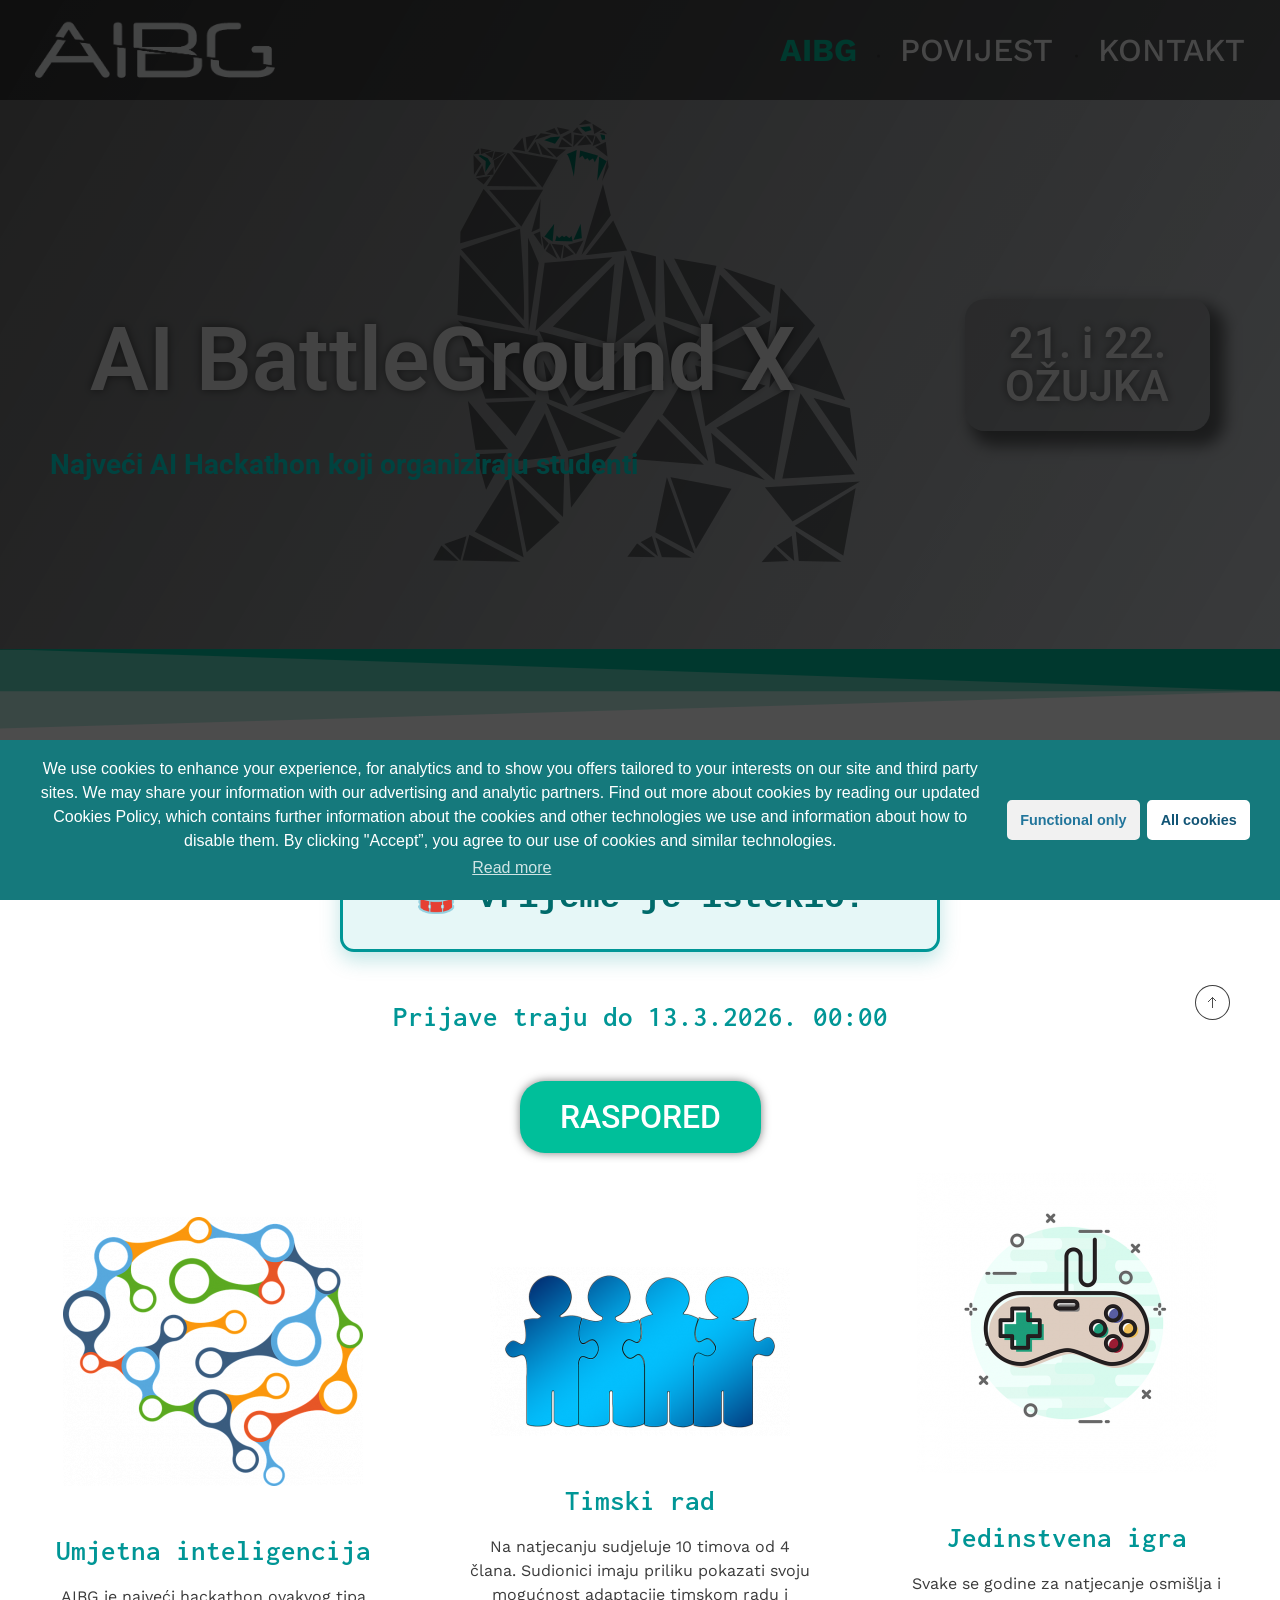
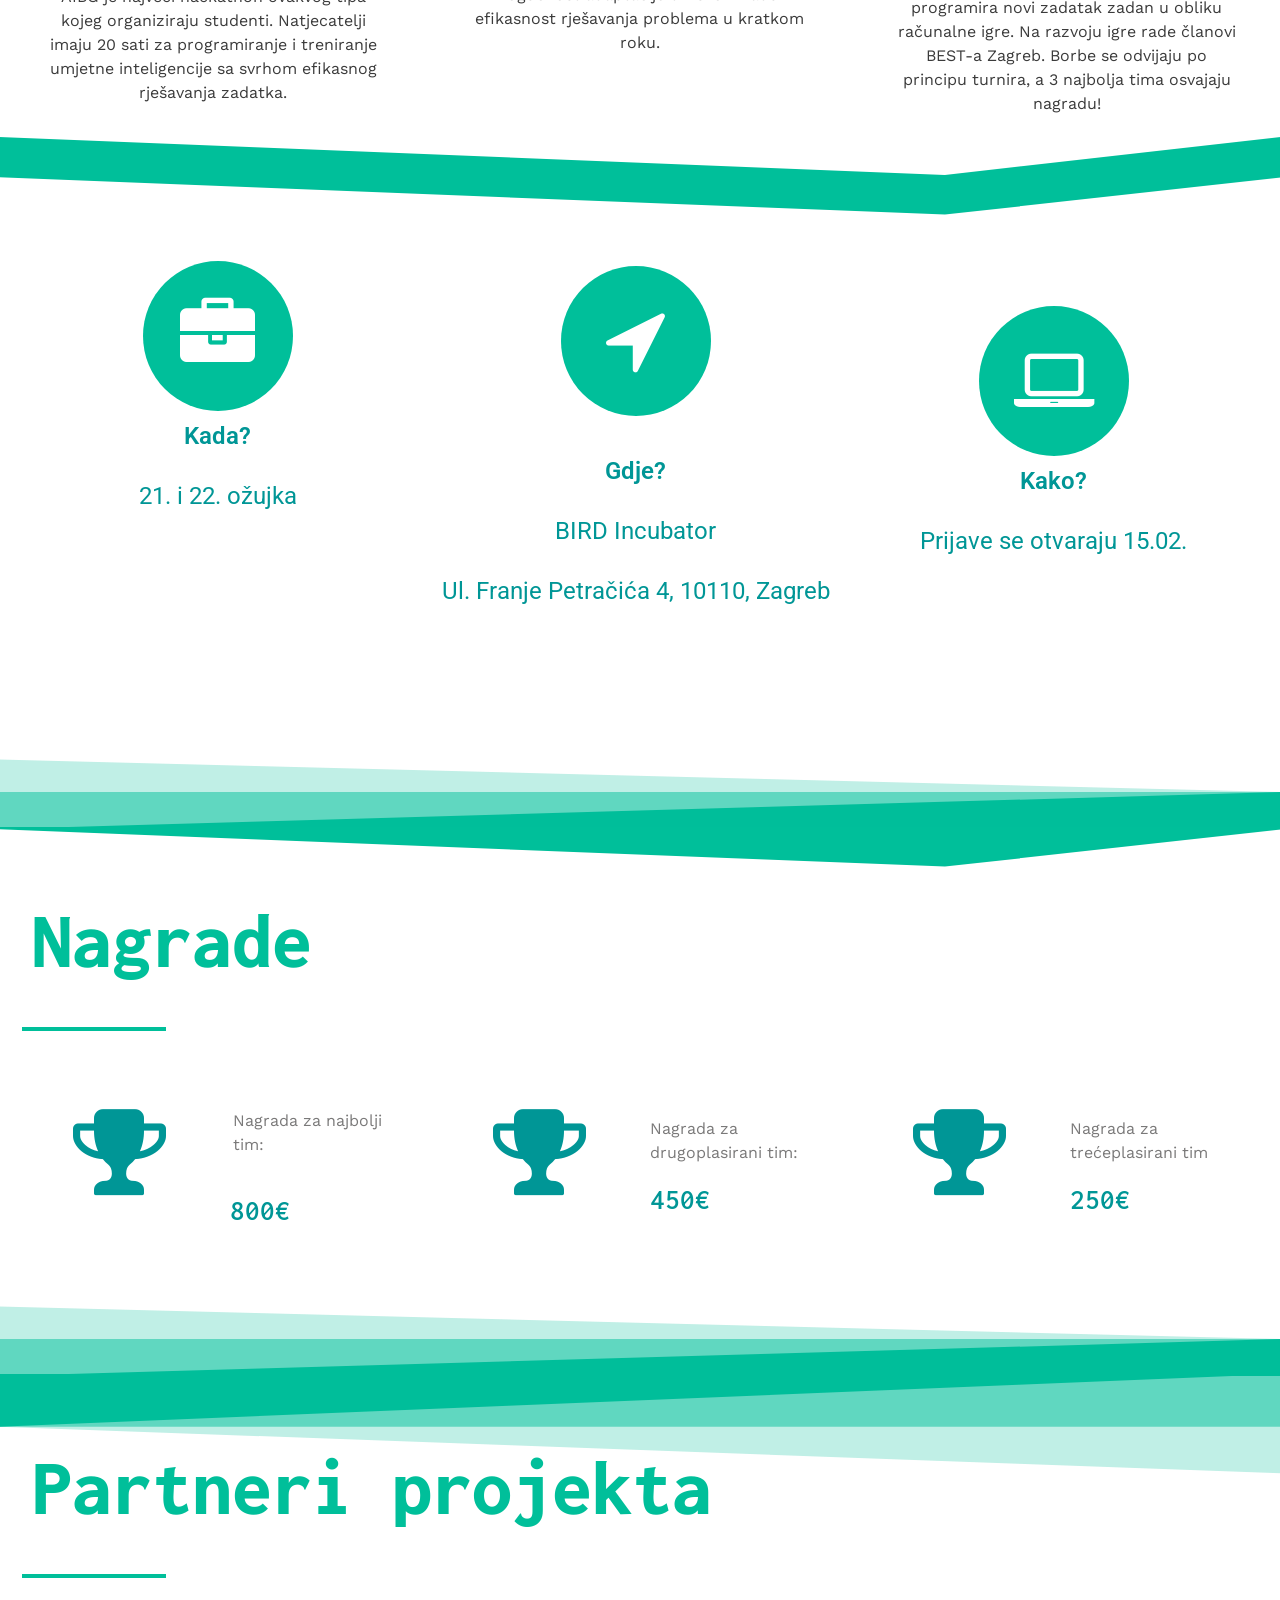
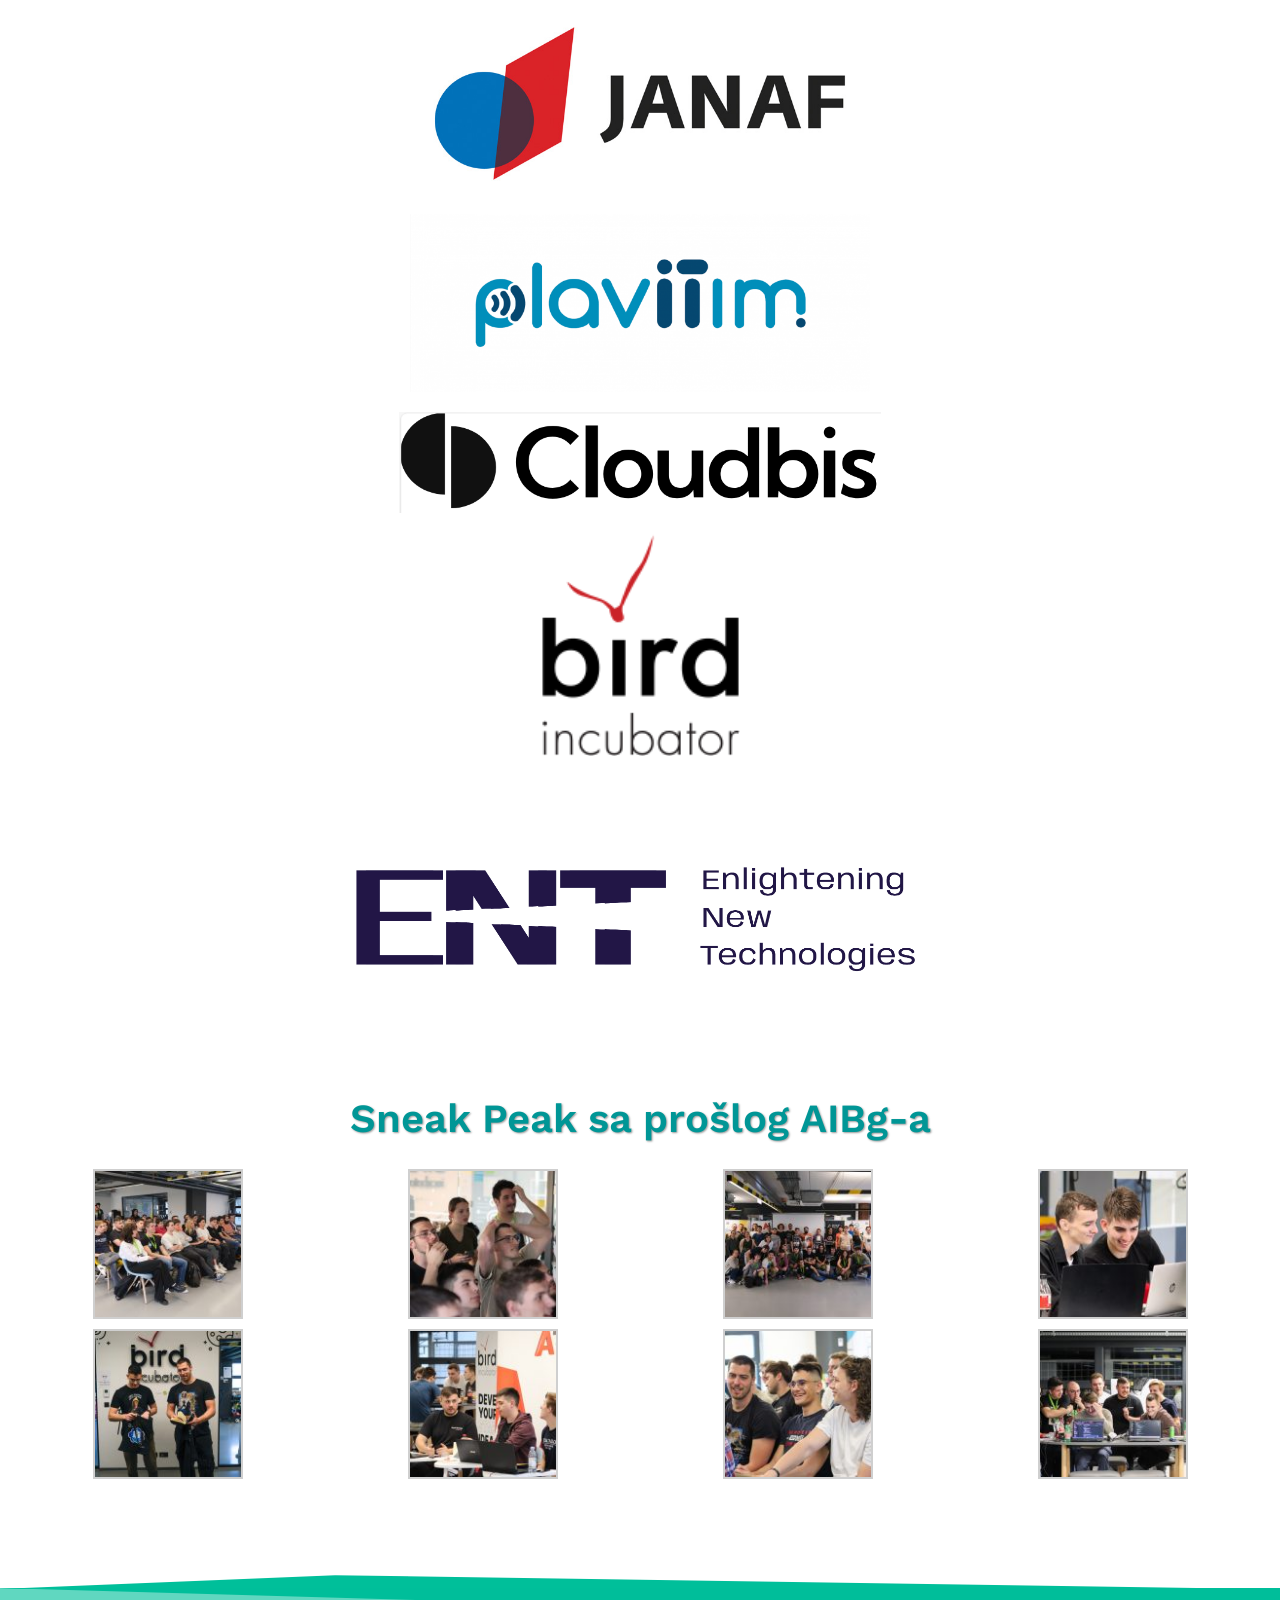
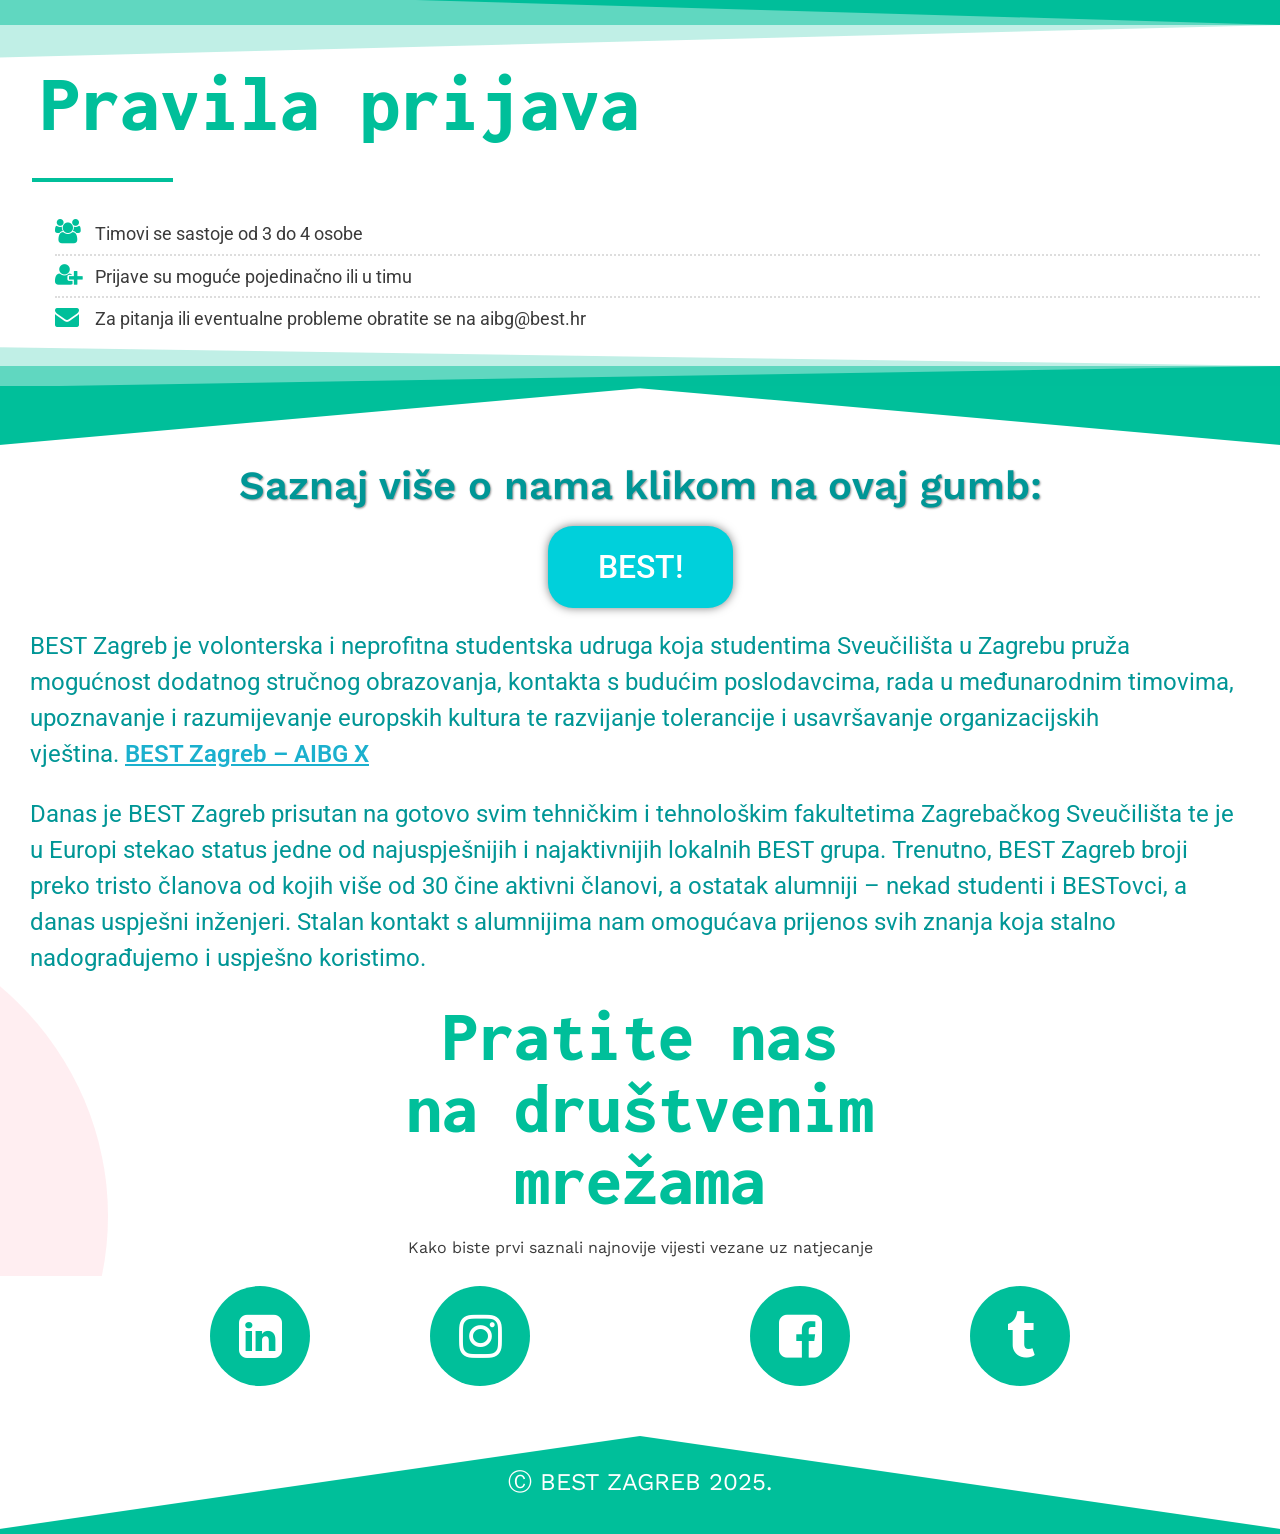
==== index.html @ 53d2b173 "Archive best.hr/aibg as static HTML Frozen from the retired WordPress server on 2026-09-10. Static a" ====
<!DOCTYPE html>
<!--[if IE 9 ]>   <html class="no-js oldie ie9 ie" lang="en-US" > <![endif]-->
<!--[if (gt IE 9)|!(IE)]><!--> <html class="no-js" lang="en-US" > <!--<![endif]-->
<head>
        <meta charset="UTF-8" >
        <meta http-equiv="X-UA-Compatible" content="IE=edge">
        <!-- devices setting -->
        <meta name="viewport"   content="initial-scale=1,user-scalable=no,width=device-width">

<!-- outputs by wp_head -->
<title>AIBG &#8211; AI Battleground</title>
<link rel='dns-prefetch' href='//fonts.googleapis.com' />
<link rel='dns-prefetch' href='//s.w.org' />
<link rel="alternate" type="application/rss+xml" title="AIBG &raquo; Feed" href="https://best.hr/aibg/feed/" />
<link rel="alternate" type="application/rss+xml" title="AIBG &raquo; Comments Feed" href="https://best.hr/aibg/comments/feed/" />
		<script type="text/javascript">
			window._wpemojiSettings = {"baseUrl":"https:\/\/s.w.org\/images\/core\/emoji\/11\/72x72\/","ext":".png","svgUrl":"https:\/\/s.w.org\/images\/core\/emoji\/11\/svg\/","svgExt":".svg","source":{"concatemoji":"\/\/wp-includes\/js\/wp-emoji-release.min.js?ver=4.9.31"}};
			!function(e,a,t){var n,r,o,i=a.createElement("canvas"),p=i.getContext&&i.getContext("2d");function s(e,t){var a=String.fromCharCode;p.clearRect(0,0,i.width,i.height),p.fillText(a.apply(this,e),0,0);e=i.toDataURL();return p.clearRect(0,0,i.width,i.height),p.fillText(a.apply(this,t),0,0),e===i.toDataURL()}function c(e){var t=a.createElement("script");t.src=e,t.defer=t.type="text/javascript",a.getElementsByTagName("head")[0].appendChild(t)}for(o=Array("flag","emoji"),t.supports={everything:!0,everythingExceptFlag:!0},r=0;r<o.length;r++)t.supports[o[r]]=function(e){if(!p||!p.fillText)return!1;switch(p.textBaseline="top",p.font="600 32px Arial",e){case"flag":return s([55356,56826,55356,56819],[55356,56826,8203,55356,56819])?!1:!s([55356,57332,56128,56423,56128,56418,56128,56421,56128,56430,56128,56423,56128,56447],[55356,57332,8203,56128,56423,8203,56128,56418,8203,56128,56421,8203,56128,56430,8203,56128,56423,8203,56128,56447]);case"emoji":return!s([55358,56760,9792,65039],[55358,56760,8203,9792,65039])}return!1}(o[r]),t.supports.everything=t.supports.everything&&t.supports[o[r]],"flag"!==o[r]&&(t.supports.everythingExceptFlag=t.supports.everythingExceptFlag&&t.supports[o[r]]);t.supports.everythingExceptFlag=t.supports.everythingExceptFlag&&!t.supports.flag,t.DOMReady=!1,t.readyCallback=function(){t.DOMReady=!0},t.supports.everything||(n=function(){t.readyCallback()},a.addEventListener?(a.addEventListener("DOMContentLoaded",n,!1),e.addEventListener("load",n,!1)):(e.attachEvent("onload",n),a.attachEvent("onreadystatechange",function(){"complete"===a.readyState&&t.readyCallback()})),(n=t.source||{}).concatemoji?c(n.concatemoji):n.wpemoji&&n.twemoji&&(c(n.twemoji),c(n.wpemoji)))}(window,document,window._wpemojiSettings);
		</script>
		<style type="text/css">
img.wp-smiley,
img.emoji {
	display: inline !important;
	border: none !important;
	box-shadow: none !important;
	height: 1em !important;
	width: 1em !important;
	margin: 0 .07em !important;
	vertical-align: -0.1em !important;
	background: none !important;
	padding: 0 !important;
}
</style>
<link rel='stylesheet' id='wp-ulike-css'  href='wp-content/plugins/wp-ulike/assets/css/wp-ulike.min.css' type='text/css' media='all' />
<link rel='stylesheet' id='elementor-icons-css'  href='wp-content/plugins/elementor/assets/lib/eicons/css/elementor-icons.min.css' type='text/css' media='all' />
<link rel='stylesheet' id='font-awesome-css'  href='wp-content/plugins/elementor/assets/lib/font-awesome/css/font-awesome.min.css' type='text/css' media='all' />
<link rel='stylesheet' id='elementor-animations-css'  href='wp-content/plugins/elementor/assets/lib/animations/animations.min.css' type='text/css' media='all' />
<link rel='stylesheet' id='elementor-frontend-css'  href='wp-content/plugins/elementor/assets/css/frontend.min.css' type='text/css' media='all' />
<style id='elementor-frontend-inline-css' type='text/css'>
.elementor-widget-heading.elementor-widget-heading .elementor-heading-title{color:#3b3b3b;}.elementor-widget-heading .elementor-heading-title{font-family:"Roboto", Inconsolata, Work Sans;font-weight:600;}.elementor-widget-image .widget-image-caption{color:#009696;font-family:"Roboto", Inconsolata, Work Sans;font-weight:400;}.elementor-widget-text-editor{color:#009696;font-family:"Roboto", Inconsolata, Work Sans;font-weight:400;}.elementor-widget-text-editor.elementor-drop-cap-view-stacked .elementor-drop-cap{background-color:#3b3b3b;}.elementor-widget-text-editor.elementor-drop-cap-view-framed .elementor-drop-cap, .elementor-widget-text-editor.elementor-drop-cap-view-default .elementor-drop-cap{color:#3b3b3b;border-color:#3b3b3b;}.elementor-widget-button a.elementor-button, .elementor-widget-button .elementor-button{font-family:"Roboto", Inconsolata, Work Sans;font-weight:500;background-color:#00bf9a;}.elementor-widget-divider .elementor-divider-separator{border-top-color:#009696;}.elementor-widget-image-box .elementor-image-box-content .elementor-image-box-title{color:#3b3b3b;font-family:"Roboto", Inconsolata, Work Sans;font-weight:600;}.elementor-widget-image-box .elementor-image-box-content .elementor-image-box-description{color:#009696;font-family:"Roboto", Inconsolata, Work Sans;font-weight:400;}.elementor-widget-icon.elementor-view-stacked .elementor-icon{background-color:#3b3b3b;}.elementor-widget-icon.elementor-view-framed .elementor-icon, .elementor-widget-icon.elementor-view-default .elementor-icon{color:#3b3b3b;border-color:#3b3b3b;}.elementor-widget-icon-box.elementor-view-stacked .elementor-icon{background-color:#3b3b3b;}.elementor-widget-icon-box.elementor-view-framed .elementor-icon, .elementor-widget-icon-box.elementor-view-default .elementor-icon{color:#3b3b3b;border-color:#3b3b3b;}.elementor-widget-icon-box .elementor-icon-box-content .elementor-icon-box-title{color:#3b3b3b;font-family:"Roboto", Inconsolata, Work Sans;font-weight:600;}.elementor-widget-icon-box .elementor-icon-box-content .elementor-icon-box-description{color:#009696;font-family:"Roboto", Inconsolata, Work Sans;font-weight:400;}.elementor-widget-image-gallery .gallery-item .gallery-caption{font-family:"Roboto", Inconsolata, Work Sans;font-weight:500;}.elementor-widget-image-carousel .elementor-image-carousel-caption{font-family:"Roboto", Inconsolata, Work Sans;font-weight:500;}.elementor-widget-icon-list .elementor-icon-list-item:not(:last-child):after{border-color:#009696;}.elementor-widget-icon-list .elementor-icon-list-icon i{color:#3b3b3b;}.elementor-widget-icon-list .elementor-icon-list-text{color:#7a7979;}.elementor-widget-icon-list .elementor-icon-list-item{font-family:"Roboto", Inconsolata, Work Sans;font-weight:400;}.elementor-widget-counter .elementor-counter-number-wrapper{color:#3b3b3b;font-family:"Roboto", Inconsolata, Work Sans;font-weight:600;}.elementor-widget-counter .elementor-counter-title{color:#7a7979;font-family:"Roboto Slab", Inconsolata, Work Sans;font-weight:400;}.elementor-widget-progress .elementor-progress-wrapper .elementor-progress-bar{background-color:#3b3b3b;}.elementor-widget-progress .elementor-title{color:#3b3b3b;font-family:"Roboto", Inconsolata, Work Sans;font-weight:400;}.elementor-widget-testimonial .elementor-testimonial-content{color:#009696;font-family:"Roboto", Inconsolata, Work Sans;font-weight:400;}.elementor-widget-testimonial .elementor-testimonial-name{color:#3b3b3b;font-family:"Roboto", Inconsolata, Work Sans;font-weight:600;}.elementor-widget-testimonial .elementor-testimonial-job{color:#7a7979;font-family:"Roboto Slab", Inconsolata, Work Sans;font-weight:400;}.elementor-widget-tabs .elementor-tab-title{color:#3b3b3b;font-family:"Roboto", Inconsolata, Work Sans;font-weight:600;}.elementor-widget-tabs .elementor-tab-title.elementor-active{color:#00bf9a;}.elementor-widget-tabs .elementor-tab-content{color:#009696;font-family:"Roboto", Inconsolata, Work Sans;font-weight:400;}.elementor-widget-accordion .elementor-accordion .elementor-tab-title{color:#3b3b3b;font-family:"Roboto", Inconsolata, Work Sans;font-weight:600;}.elementor-widget-accordion .elementor-accordion .elementor-tab-title.elementor-active{color:#00bf9a;}.elementor-widget-accordion .elementor-accordion .elementor-tab-content{color:#009696;font-family:"Roboto", Inconsolata, Work Sans;font-weight:400;}.elementor-widget-toggle .elementor-toggle .elementor-tab-title{color:#3b3b3b;font-family:"Roboto", Inconsolata, Work Sans;font-weight:600;}.elementor-widget-toggle .elementor-toggle .elementor-tab-title.elementor-active{color:#00bf9a;}.elementor-widget-toggle .elementor-toggle .elementor-tab-content{color:#009696;font-family:"Roboto", Inconsolata, Work Sans;font-weight:400;}.elementor-widget-alert .elementor-alert-title{font-family:"Roboto", Inconsolata, Work Sans;font-weight:600;}.elementor-widget-alert .elementor-alert-description{font-family:"Roboto", Inconsolata, Work Sans;font-weight:400;}
.elementor-2491 .elementor-element.elementor-element-5663b539 > .elementor-container{min-height:550px;text-align:center;}.elementor-2491 .elementor-element.elementor-element-5663b539 > .elementor-container:after{content:"";min-height:inherit;}.elementor-2491 .elementor-element.elementor-element-5663b539{background-color:rgba(255,255,255,0.6);background-image:url("wp-content/uploads/2025/05/medvjed2_verzija_siva_png.png");background-position:center center;background-repeat:no-repeat;background-size:auto;transition:background 0.3s, border 0.3s, border-radius 0.3s, box-shadow 0.3s;margin-top:0px;margin-bottom:0px;padding:100px 50px 0px 50px;}.elementor-2491 .elementor-element.elementor-element-5663b539 > .elementor-background-overlay{background-color:transparent;background-image:linear-gradient(120deg, rgba(12,12,12,0.63) 0%, rgba(31,46,61,0.28) 100%);opacity:1;mix-blend-mode:darken;transition:background 0.3s, border-radius 0.3s, opacity 0.3s;}.elementor-2491 .elementor-element.elementor-element-5663b539, .elementor-2491 .elementor-element.elementor-element-5663b539 > .elementor-background-overlay{border-radius:0px 00px 00px 00px;}.elementor-2491 .elementor-element.elementor-element-6deb84ab.elementor-column .elementor-column-wrap{align-items:center;}.elementor-2491 .elementor-element.elementor-element-6deb84ab > .elementor-element-populated{margin:60px 0px 0px 0px;padding:0px 0px 0px 0px;}.elementor-2491 .elementor-element.elementor-element-02857f5{text-align:left;}.elementor-2491 .elementor-element.elementor-element-02857f5.elementor-widget-heading .elementor-heading-title{color:#e2e2e2;}.elementor-2491 .elementor-element.elementor-element-02857f5 .elementor-heading-title{font-size:5.5rem;text-shadow:0px 0px 10px rgba(0,0,0,0.5);}.elementor-2491 .elementor-element.elementor-element-02857f5 > .elementor-widget-container{padding:20px 0px 20px 40px;border-radius:20px 20px 20px 20px;box-shadow:10px 10px 15px 5px rgba(0,0,0,0);}.elementor-2491 .elementor-element.elementor-element-02857f5:hover > .elementor-widget-container{border-radius:20px 20px 20px 20px;}.elementor-2491 .elementor-element.elementor-element-139e7e8 .elementor-text-editor{text-align:justify;}.elementor-2491 .elementor-element.elementor-element-139e7e8{color:#00e2d7;font-size:28px;font-weight:bold;text-transform:none;text-decoration:none;}.elementor-2491 .elementor-element.elementor-element-678aa24.elementor-column .elementor-column-wrap{align-items:center;}.elementor-2491 .elementor-element.elementor-element-7a33a57{text-align:center;}.elementor-2491 .elementor-element.elementor-element-7a33a57.elementor-widget-heading .elementor-heading-title{color:#e2e2e2;}.elementor-2491 .elementor-element.elementor-element-7a33a57 .elementor-heading-title{text-shadow:0px 0px 10px rgba(0,0,0,0.5);}.elementor-2491 .elementor-element.elementor-element-7a33a57 > .elementor-widget-container{padding:20px 0px 20px 0px;background-color:rgba(0,0,0,0.15);border-style:solid;border-color:rgba(15,15,15,0);border-radius:20px 20px 20px 20px;box-shadow:10px 10px 15px 5px rgba(0,0,0,0.5);}.elementor-2491 .elementor-element.elementor-element-7a33a57:hover .elementor-widget-container{background-color:rgba(0,0,0,0.5);border-style:solid;}.elementor-2491 .elementor-element.elementor-element-7a33a57:hover > .elementor-widget-container{border-radius:20px 20px 20px 20px;}.elementor-2491 .elementor-element.elementor-element-32426e4 a.elementor-button, .elementor-2491 .elementor-element.elementor-element-32426e4 .elementor-button{font-size:2rem;background-color:#00bf9a;border-radius:25px 25px 25px 25px;}.elementor-2491 .elementor-element.elementor-element-32426e4 .elementor-button{box-shadow:0px 0px 10px 0px rgba(0,0,0,0.5);}.elementor-2491 .elementor-element.elementor-element-965696d{background-color:#ffffff;transition:background 0.3s, border 0.3s, border-radius 0.3s, box-shadow 0.3s;}.elementor-2491 .elementor-element.elementor-element-965696d > .elementor-background-overlay{transition:background 0.3s, border-radius 0.3s, opacity 0.3s;}.elementor-2491 .elementor-element.elementor-element-965696d > .elementor-shape-top .elementor-shape-fill{fill:#00bf9a;}.elementor-2491 .elementor-element.elementor-element-965696d > .elementor-shape-top svg{width:calc(100% + 1.3px);height:80px;}.elementor-2491 .elementor-element.elementor-element-965696d > .elementor-shape-top{z-index:2;pointer-events:none;}.elementor-2491 .elementor-element.elementor-element-d748469 .elementor-spacer-inner{height:10px;}.elementor-2491 .elementor-element.elementor-element-0485f5c .elementor-divider-separator{border-top-style:solid;border-top-width:1px;width:0%;}.elementor-2491 .elementor-element.elementor-element-0485f5c .elementor-divider{padding-top:15px;padding-bottom:15px;}.elementor-2491 .elementor-element.elementor-element-9e38cdd .elementor-spacer-inner{height:30px;}.elementor-2491 .elementor-element.elementor-element-f544411 > .elementor-container{max-width:614px;}.elementor-2491 .elementor-element.elementor-element-31a5bf7{text-align:center;}.elementor-2491 .elementor-element.elementor-element-31a5bf7.elementor-widget-heading .elementor-heading-title{color:#009696;}.elementor-2491 .elementor-element.elementor-element-31a5bf7 .elementor-heading-title{text-transform:uppercase;text-shadow:0px 0px 10px rgba(0,0,0,0.3);}.elementor-2491 .elementor-element.elementor-element-ed47072{text-align:center;}.elementor-2491 .elementor-element.elementor-element-ed47072.elementor-widget-heading .elementor-heading-title{color:#009696;}.elementor-2491 .elementor-element.elementor-element-ed47072 .elementor-heading-title{font-family:"Inconsolata", Inconsolata, Work Sans;}.elementor-2491 .elementor-element.elementor-element-ed47072 > .elementor-widget-container{padding:30px 0px 0px 0px;}.elementor-2491 .elementor-element.elementor-element-3999bb7 .elementor-spacer-inner{height:10px;}.elementor-2491 .elementor-element.elementor-element-0b71d4c a.elementor-button, .elementor-2491 .elementor-element.elementor-element-0b71d4c .elementor-button{font-size:2rem;background-color:#00bf9a;border-radius:25px 25px 25px 25px;}.elementor-2491 .elementor-element.elementor-element-0b71d4c .elementor-button{box-shadow:0px 0px 10px 0px rgba(0,0,0,0.5);}.elementor-2491 .elementor-element.elementor-element-b289cab{background-color:#ffffff;transition:background 0.3s, border 0.3s, border-radius 0.3s, box-shadow 0.3s;}.elementor-2491 .elementor-element.elementor-element-b289cab > .elementor-background-overlay{transition:background 0.3s, border-radius 0.3s, opacity 0.3s;}.elementor-2491 .elementor-element.elementor-element-b289cab > .elementor-shape-bottom .elementor-shape-fill{fill:#00bf9a;}.elementor-2491 .elementor-element.elementor-element-b289cab > .elementor-shape-bottom svg{height:40px;}.elementor-2491 .elementor-element.elementor-element-2e97fef.elementor-column .elementor-column-wrap{align-items:center;}.elementor-2491 .elementor-element.elementor-element-aeb9cec{text-align:center;}.elementor-2491 .elementor-element.elementor-element-aeb9cec.elementor-widget-heading .elementor-heading-title{color:#009696;}.elementor-2491 .elementor-element.elementor-element-aeb9cec .elementor-heading-title{font-family:"Inconsolata", Inconsolata, Work Sans;}.elementor-2491 .elementor-element.elementor-element-aeb9cec > .elementor-widget-container{padding:30px 0px 0px 0px;}.elementor-2491 .elementor-element.elementor-element-969ba6c .elementor-text-editor{text-align:center;}.elementor-2491 .elementor-element.elementor-element-969ba6c{color:#3b3b3b;font-family:"Work Sans", Inconsolata, Work Sans;font-size:16px;}.elementor-2491 .elementor-element.elementor-element-969ba6c > .elementor-widget-container{margin:0px 30px 0px 30px;}.elementor-2491 .elementor-element.elementor-element-4feb330.elementor-column .elementor-column-wrap{align-items:center;}.elementor-2491 .elementor-element.elementor-element-bafb648{text-align:center;}.elementor-2491 .elementor-element.elementor-element-bafb648.elementor-widget-heading .elementor-heading-title{color:#009696;}.elementor-2491 .elementor-element.elementor-element-bafb648 .elementor-heading-title{font-family:"Inconsolata", Inconsolata, Work Sans;}.elementor-2491 .elementor-element.elementor-element-bafb648 > .elementor-widget-container{padding:30px 0px 0px 0px;}.elementor-2491 .elementor-element.elementor-element-7d7315c .elementor-text-editor{text-align:center;}.elementor-2491 .elementor-element.elementor-element-7d7315c{color:#3b3b3b;font-family:"Work Sans", Inconsolata, Work Sans;font-size:16px;}.elementor-2491 .elementor-element.elementor-element-7d7315c > .elementor-widget-container{margin:0px 30px 0px 30px;}.elementor-2491 .elementor-element.elementor-element-dd87c85.elementor-column .elementor-column-wrap{align-items:center;}.elementor-2491 .elementor-element.elementor-element-0657d01{text-align:center;}.elementor-2491 .elementor-element.elementor-element-0657d01.elementor-widget-heading .elementor-heading-title{color:#009696;}.elementor-2491 .elementor-element.elementor-element-0657d01 .elementor-heading-title{font-family:"Inconsolata", Inconsolata, Work Sans;}.elementor-2491 .elementor-element.elementor-element-0657d01 > .elementor-widget-container{padding:30px 0px 0px 0px;}.elementor-2491 .elementor-element.elementor-element-0ca9585 .elementor-text-editor{text-align:center;}.elementor-2491 .elementor-element.elementor-element-0ca9585{color:#3b3b3b;font-family:"Work Sans", Inconsolata, Work Sans;font-size:16px;}.elementor-2491 .elementor-element.elementor-element-0ca9585 > .elementor-widget-container{margin:0px 30px 0px 30px;}.elementor-2491 .elementor-element.elementor-element-dd12dc5 .elementor-spacer-inner{height:30px;}.elementor-2491 .elementor-element.elementor-element-6d7922e{background-color:#ffffff;transition:background 0.3s, border 0.3s, border-radius 0.3s, box-shadow 0.3s;}.elementor-2491 .elementor-element.elementor-element-6d7922e > .elementor-background-overlay{transition:background 0.3s, border-radius 0.3s, opacity 0.3s;}.elementor-2491 .elementor-element.elementor-element-6d7922e > .elementor-shape-top .elementor-shape-fill{fill:#00bf9a;}.elementor-2491 .elementor-element.elementor-element-6d7922e > .elementor-shape-top svg{height:40px;}.elementor-2491 .elementor-element.elementor-element-6d7922e > .elementor-shape-bottom .elementor-shape-fill{fill:#00bf9a;}.elementor-2491 .elementor-element.elementor-element-6d7922e > .elementor-shape-bottom svg{height:70px;transform:translateX(-50%) rotateY(180deg);}.elementor-2491 .elementor-element.elementor-element-54cf03a .elementor-spacer-inner{height:30px;}.elementor-2491 .elementor-element.elementor-element-a52a5b0.elementor-column .elementor-column-wrap{align-items:center;}.elementor-2491 .elementor-element.elementor-element-a52a5b0 > .elementor-column-wrap > .elementor-widget-wrap > .elementor-widget:not(:last-child){margin-bottom:0px;}.elementor-2491 .elementor-element.elementor-element-a52a5b0 > .elementor-element-populated{margin:15px 0px 0px 0px;}.elementor-2491 .elementor-element.elementor-element-c16381a .elementor-icon-wrapper{text-align:center;}.elementor-2491 .elementor-element.elementor-element-c16381a.elementor-view-stacked .elementor-icon{background-color:#00bf9a;}.elementor-2491 .elementor-element.elementor-element-c16381a.elementor-view-framed .elementor-icon, .elementor-2491 .elementor-element.elementor-element-c16381a.elementor-view-default .elementor-icon{color:#00bf9a;border-color:#00bf9a;}.elementor-2491 .elementor-element.elementor-element-c16381a .elementor-icon{font-size:75px;}.elementor-2491 .elementor-element.elementor-element-c16381a .elementor-icon i{transform:rotate(0deg);}.elementor-2491 .elementor-element.elementor-element-c16381a > .elementor-widget-container{margin:0px 0px 0px 0px;}.elementor-2491 .elementor-element.elementor-element-9f0fca5 .elementor-text-editor{text-align:center;}.elementor-2491 .elementor-element.elementor-element-9f0fca5{font-size:1.5rem;}.elementor-2491 .elementor-element.elementor-element-a0af482 .elementor-spacer-inner{height:120px;}.elementor-2491 .elementor-element.elementor-element-387b768.elementor-column .elementor-column-wrap{align-items:center;}.elementor-2491 .elementor-element.elementor-element-387b768 > .elementor-column-wrap > .elementor-widget-wrap > .elementor-widget:not(:last-child){margin-bottom:0px;}.elementor-2491 .elementor-element.elementor-element-387b768 > .elementor-element-populated{margin:-5px 0px 0px 0px;}.elementor-2491 .elementor-element.elementor-element-38568dd .elementor-icon-wrapper{text-align:center;}.elementor-2491 .elementor-element.elementor-element-38568dd.elementor-view-stacked .elementor-icon{background-color:#00bf9a;}.elementor-2491 .elementor-element.elementor-element-38568dd.elementor-view-framed .elementor-icon, .elementor-2491 .elementor-element.elementor-element-38568dd.elementor-view-default .elementor-icon{color:#00bf9a;border-color:#00bf9a;}.elementor-2491 .elementor-element.elementor-element-38568dd .elementor-icon{font-size:75px;}.elementor-2491 .elementor-element.elementor-element-38568dd .elementor-icon i{transform:rotate(0deg);}.elementor-2491 .elementor-element.elementor-element-38568dd > .elementor-widget-container{margin:0px 0px 30px 0px;}.elementor-2491 .elementor-element.elementor-element-c051a83 .elementor-text-editor{text-align:center;}.elementor-2491 .elementor-element.elementor-element-c051a83{font-size:1.5rem;}.elementor-2491 .elementor-element.elementor-element-3fde3ce.elementor-column .elementor-column-wrap{align-items:center;}.elementor-2491 .elementor-element.elementor-element-3fde3ce > .elementor-column-wrap > .elementor-widget-wrap > .elementor-widget:not(:last-child){margin-bottom:0px;}.elementor-2491 .elementor-element.elementor-element-3fde3ce > .elementor-element-populated{margin:-15px 0px 0px 0px;}.elementor-2491 .elementor-element.elementor-element-232e0dd .elementor-icon-wrapper{text-align:center;}.elementor-2491 .elementor-element.elementor-element-232e0dd.elementor-view-stacked .elementor-icon{background-color:#00bf9a;}.elementor-2491 .elementor-element.elementor-element-232e0dd.elementor-view-framed .elementor-icon, .elementor-2491 .elementor-element.elementor-element-232e0dd.elementor-view-default .elementor-icon{color:#00bf9a;border-color:#00bf9a;}.elementor-2491 .elementor-element.elementor-element-232e0dd .elementor-icon{font-size:75px;}.elementor-2491 .elementor-element.elementor-element-232e0dd .elementor-icon i{transform:rotate(0deg);}.elementor-2491 .elementor-element.elementor-element-7731bdf .elementor-text-editor{text-align:center;}.elementor-2491 .elementor-element.elementor-element-7731bdf{font-size:1.5rem;}.elementor-2491 .elementor-element.elementor-element-a440c94 a.elementor-button, .elementor-2491 .elementor-element.elementor-element-a440c94 .elementor-button{font-size:2rem;background-color:#00bf9a;border-radius:25px 25px 25px 25px;}.elementor-2491 .elementor-element.elementor-element-a440c94 .elementor-button{box-shadow:0px 0px 10px 0px rgba(0,0,0,0.5);}.elementor-2491 .elementor-element.elementor-element-0b4e57d .elementor-spacer-inner{height:30px;}.elementor-2491 .elementor-element.elementor-element-b34b9bf .elementor-spacer-inner{height:100px;}.elementor-2491 .elementor-element.elementor-element-75e41bf{background-color:#ffffff;transition:background 0.3s, border 0.3s, border-radius 0.3s, box-shadow 0.3s;}.elementor-2491 .elementor-element.elementor-element-75e41bf > .elementor-background-overlay{transition:background 0.3s, border-radius 0.3s, opacity 0.3s;}.elementor-2491 .elementor-element.elementor-element-75e41bf > .elementor-shape-top .elementor-shape-fill{fill:#00bf9a;}.elementor-2491 .elementor-element.elementor-element-75e41bf > .elementor-shape-top svg{height:40px;}.elementor-2491 .elementor-element.elementor-element-75e41bf > .elementor-shape-bottom .elementor-shape-fill{fill:#00bf9a;}.elementor-2491 .elementor-element.elementor-element-75e41bf > .elementor-shape-bottom svg{height:70px;transform:translateX(-50%) rotateY(180deg);}.elementor-2491 .elementor-element.elementor-element-7f5c2a4 .elementor-spacer-inner{height:30px;}.elementor-2491 .elementor-element.elementor-element-5948854{text-align:left;}.elementor-2491 .elementor-element.elementor-element-5948854.elementor-widget-heading .elementor-heading-title{color:#00bf9a;}.elementor-2491 .elementor-element.elementor-element-5948854 .elementor-heading-title{font-family:"Inconsolata", Inconsolata, Work Sans;font-size:5rem;font-weight:800;}.elementor-2491 .elementor-element.elementor-element-5948854 > .elementor-widget-container{margin:0px 0px 0px 10px;padding:12px 12px 12px 12px;}.elementor-2491 .elementor-element.elementor-element-04ac8c1 .elementor-divider-separator{border-top-style:solid;border-top-width:4px;border-top-color:#00bf9a;width:11.5%;}.elementor-2491 .elementor-element.elementor-element-04ac8c1 .elementor-divider{text-align:left;padding-top:15px;padding-bottom:15px;}.elementor-2491 .elementor-element.elementor-element-04ac8c1 > .elementor-widget-container{padding:0px 0px 0px 12px;}.elementor-2491 .elementor-element.elementor-element-ae6aa02.elementor-column .elementor-column-wrap{align-items:center;}.elementor-2491 .elementor-element.elementor-element-203360d .elementor-icon-wrapper{text-align:center;}.elementor-2491 .elementor-element.elementor-element-203360d.elementor-view-stacked .elementor-icon{background-color:#009696;}.elementor-2491 .elementor-element.elementor-element-203360d.elementor-view-framed .elementor-icon, .elementor-2491 .elementor-element.elementor-element-203360d.elementor-view-default .elementor-icon{color:#009696;border-color:#009696;}.elementor-2491 .elementor-element.elementor-element-203360d .elementor-icon{font-size:100px;}.elementor-2491 .elementor-element.elementor-element-203360d .elementor-icon i{transform:rotate(0deg);}.elementor-2491 .elementor-element.elementor-element-5c81913.elementor-column .elementor-column-wrap{align-items:center;}.elementor-2491 .elementor-element.elementor-element-ad2c93a .elementor-text-editor{text-align:left;}.elementor-2491 .elementor-element.elementor-element-ad2c93a{color:#7a7979;font-family:"Work Sans", Inconsolata, Work Sans;font-size:16px;}.elementor-2491 .elementor-element.elementor-element-98e324d .elementor-text-editor{text-align:left;}.elementor-2491 .elementor-element.elementor-element-98e324d{color:#7a7979;font-family:"Work Sans", Inconsolata, Work Sans;font-size:16px;}.elementor-2491 .elementor-element.elementor-element-98e324d > .elementor-widget-container{padding:3px 3px 3px 3px;}.elementor-2491 .elementor-element.elementor-element-70d0c26.elementor-widget-heading .elementor-heading-title{color:#009696;}.elementor-2491 .elementor-element.elementor-element-70d0c26 .elementor-heading-title{font-family:"Inconsolata", Inconsolata, Work Sans;}.elementor-2491 .elementor-element.elementor-element-70d0c26 > .elementor-widget-container{padding:0px 0px 0px 0px;}.elementor-2491 .elementor-element.elementor-element-6c563a6.elementor-column .elementor-column-wrap{align-items:center;}.elementor-2491 .elementor-element.elementor-element-08be9da .elementor-icon-wrapper{text-align:center;}.elementor-2491 .elementor-element.elementor-element-08be9da.elementor-view-stacked .elementor-icon{background-color:#009696;}.elementor-2491 .elementor-element.elementor-element-08be9da.elementor-view-framed .elementor-icon, .elementor-2491 .elementor-element.elementor-element-08be9da.elementor-view-default .elementor-icon{color:#009696;border-color:#009696;}.elementor-2491 .elementor-element.elementor-element-08be9da .elementor-icon{font-size:100px;}.elementor-2491 .elementor-element.elementor-element-08be9da .elementor-icon i{transform:rotate(0deg);}.elementor-2491 .elementor-element.elementor-element-8a953d3.elementor-column .elementor-column-wrap{align-items:center;}.elementor-2491 .elementor-element.elementor-element-130b3e3 .elementor-text-editor{text-align:left;}.elementor-2491 .elementor-element.elementor-element-130b3e3{color:#7a7979;font-family:"Work Sans", Inconsolata, Work Sans;font-size:16px;}.elementor-2491 .elementor-element.elementor-element-8450f53 .elementor-text-editor{text-align:left;}.elementor-2491 .elementor-element.elementor-element-8450f53{color:#7a7979;font-family:"Work Sans", Inconsolata, Work Sans;font-size:16px;}.elementor-2491 .elementor-element.elementor-element-49dff22{text-align:left;}.elementor-2491 .elementor-element.elementor-element-49dff22.elementor-widget-heading .elementor-heading-title{color:#009696;}.elementor-2491 .elementor-element.elementor-element-49dff22 .elementor-heading-title{font-family:"Inconsolata", Inconsolata, Work Sans;}.elementor-2491 .elementor-element.elementor-element-49dff22 > .elementor-widget-container{padding:00px 0px 0px 0px;}.elementor-2491 .elementor-element.elementor-element-7bcb063.elementor-column .elementor-column-wrap{align-items:center;}.elementor-2491 .elementor-element.elementor-element-8226723 .elementor-icon-wrapper{text-align:center;}.elementor-2491 .elementor-element.elementor-element-8226723.elementor-view-stacked .elementor-icon{background-color:#009696;}.elementor-2491 .elementor-element.elementor-element-8226723.elementor-view-framed .elementor-icon, .elementor-2491 .elementor-element.elementor-element-8226723.elementor-view-default .elementor-icon{color:#009696;border-color:#009696;}.elementor-2491 .elementor-element.elementor-element-8226723 .elementor-icon{font-size:100px;}.elementor-2491 .elementor-element.elementor-element-8226723 .elementor-icon i{transform:rotate(0deg);}.elementor-2491 .elementor-element.elementor-element-272c2f4.elementor-column .elementor-column-wrap{align-items:center;}.elementor-2491 .elementor-element.elementor-element-c8f09e8 .elementor-text-editor{text-align:left;}.elementor-2491 .elementor-element.elementor-element-c8f09e8{color:#7a7979;font-family:"Work Sans", Inconsolata, Work Sans;font-size:16px;}.elementor-2491 .elementor-element.elementor-element-620855f .elementor-text-editor{text-align:left;}.elementor-2491 .elementor-element.elementor-element-620855f{color:#7a7979;font-family:"Work Sans", Inconsolata, Work Sans;font-size:16px;}.elementor-2491 .elementor-element.elementor-element-cc9d4f2.elementor-widget-heading .elementor-heading-title{color:#009696;}.elementor-2491 .elementor-element.elementor-element-cc9d4f2 .elementor-heading-title{font-family:"Inconsolata", Inconsolata, Work Sans;}.elementor-2491 .elementor-element.elementor-element-cc9d4f2 > .elementor-widget-container{padding:00px 0px 0px 0px;}.elementor-2491 .elementor-element.elementor-element-363385a{color:#009696;font-family:"Work Sans", Inconsolata, Work Sans;font-size:20px;letter-spacing:1px;}.elementor-2491 .elementor-element.elementor-element-363385a > .elementor-widget-container{padding:0px 0px 0px 15px;}.elementor-2491 .elementor-element.elementor-element-27d07d5 .elementor-spacer-inner{height:100px;}.elementor-2491 .elementor-element.elementor-element-e1ab3dd > .elementor-shape-top .elementor-shape-fill{fill:#00bf9a;}.elementor-2491 .elementor-element.elementor-element-e1ab3dd > .elementor-shape-top svg{height:100px;transform:translateX(-50%) rotateY(180deg);}.elementor-2491 .elementor-element.elementor-element-e1ab3dd > .elementor-shape-bottom .elementor-shape-fill{fill:#00bf9a;}.elementor-2491 .elementor-element.elementor-element-e1ab3dd > .elementor-shape-bottom svg{height:15px;}.elementor-2491 .elementor-element.elementor-element-3fbf1f3 > .elementor-element-populated{transition:background 0.3s, border 0.3s, border-radius 0.3s, box-shadow 0.3s;}.elementor-2491 .elementor-element.elementor-element-3fbf1f3 > .elementor-element-populated > .elementor-background-overlay{transition:background 0.3s, border-radius 0.3s, opacity 0.3s;}.elementor-2491 .elementor-element.elementor-element-a5a4473 .elementor-spacer-inner{height:30px;}.elementor-2491 .elementor-element.elementor-element-58d9130{text-align:left;}.elementor-2491 .elementor-element.elementor-element-58d9130.elementor-widget-heading .elementor-heading-title{color:#00bf9a;}.elementor-2491 .elementor-element.elementor-element-58d9130 .elementor-heading-title{font-family:"Inconsolata", Inconsolata, Work Sans;font-size:5rem;font-weight:800;}.elementor-2491 .elementor-element.elementor-element-58d9130 > .elementor-widget-container{margin:0px 0px 0px 10px;padding:12px 12px 12px 12px;}.elementor-2491 .elementor-element.elementor-element-7e2b743 .elementor-divider-separator{border-top-style:solid;border-top-width:4px;border-top-color:#00bf9a;width:11.5%;}.elementor-2491 .elementor-element.elementor-element-7e2b743 .elementor-divider{text-align:left;padding-top:15px;padding-bottom:15px;}.elementor-2491 .elementor-element.elementor-element-7e2b743 > .elementor-widget-container{padding:0px 0px 0px 12px;}.elementor-2491 .elementor-element.elementor-element-d05642a{text-align:center;}.elementor-2491 .elementor-element.elementor-element-d05642a .elementor-image img{max-width:60%;}.elementor-2491 .elementor-element.elementor-element-d05642a > .elementor-widget-container{border-radius:50px 50px 50px 50px;box-shadow:0px 0px 10px 0px rgba(0,0,0,0);}.elementor-2491 .elementor-element.elementor-element-d05642a:hover .elementor-widget-container{box-shadow:0px 0px 10px 0px rgba(0,0,0,0.5);}.elementor-2491 .elementor-element.elementor-element-aff09e4{text-align:center;}.elementor-2491 .elementor-element.elementor-element-aff09e4 .elementor-image img{max-width:60%;}.elementor-2491 .elementor-element.elementor-element-aff09e4 > .elementor-widget-container{border-radius:50px 50px 50px 50px;box-shadow:0px 0px 10px 0px rgba(0,0,0,0);}.elementor-2491 .elementor-element.elementor-element-aff09e4:hover .elementor-widget-container{box-shadow:0px 0px 10px 0px rgba(0,0,0,0.5);}.elementor-2491 .elementor-element.elementor-element-ff74131{text-align:center;}.elementor-2491 .elementor-element.elementor-element-ff74131 .elementor-image img{max-width:60%;}.elementor-2491 .elementor-element.elementor-element-ff74131 > .elementor-widget-container{border-radius:50px 50px 50px 50px;box-shadow:0px 0px 10px 0px rgba(0,0,0,0);}.elementor-2491 .elementor-element.elementor-element-ff74131:hover .elementor-widget-container{box-shadow:0px 0px 10px 0px rgba(0,0,0,0.5);}.elementor-2491 .elementor-element.elementor-element-daefd92{text-align:center;}.elementor-2491 .elementor-element.elementor-element-daefd92 .elementor-image img{width:199px;max-width:100%;opacity:1;}.elementor-2491 .elementor-element.elementor-element-daefd92 > .elementor-widget-container{border-radius:30px 30px 30px 30px;}.elementor-2491 .elementor-element.elementor-element-daefd92:hover .elementor-widget-container{box-shadow:0px 0px 10px 0px rgba(0,0,0,0.5);}.elementor-2491 .elementor-element.elementor-element-c5bb967{text-align:center;}.elementor-2491 .elementor-element.elementor-element-c5bb967 .elementor-image img{max-width:40%;}.elementor-2491 .elementor-element.elementor-element-c5bb967 > .elementor-widget-container{border-radius:30px 30px 30px 30px;box-shadow:0px 0px 10px 0px rgba(0,0,0,0);}.elementor-2491 .elementor-element.elementor-element-c5bb967:hover .elementor-widget-container{box-shadow:0px 0px 10px 0px rgba(0,0,0,0.5);}.elementor-2491 .elementor-element.elementor-element-dc9e958{text-align:center;}.elementor-2491 .elementor-element.elementor-element-dc9e958 .elementor-image img{max-width:60%;}.elementor-2491 .elementor-element.elementor-element-dc9e958 > .elementor-widget-container{border-radius:50px 50px 50px 50px;box-shadow:0px 0px 10px 0px rgba(0,0,0,0);}.elementor-2491 .elementor-element.elementor-element-dc9e958:hover .elementor-widget-container{box-shadow:0px 0px 10px 0px rgba(0,0,0,0.5);}.elementor-2491 .elementor-element.elementor-element-f08ff84, .elementor-2491 .elementor-element.elementor-element-f08ff84 > .elementor-background-overlay{border-radius:30% 30% 20% 21%;}.elementor-2491 .elementor-element.elementor-element-a2f9a46.elementor-column .elementor-column-wrap{align-items:center;}.elementor-2491 .elementor-element.elementor-element-a2f9a46 > .elementor-column-wrap > .elementor-widget-wrap > .elementor-widget:not(:last-child){margin-bottom:20px;}.elementor-2491 .elementor-element.elementor-element-bcc5220{text-align:center;}.elementor-2491 .elementor-element.elementor-element-bcc5220 .elementor-image img{max-width:49%;border-radius:0px 0px 0px 0px;}.elementor-2491 .elementor-element.elementor-element-bcc5220 > .elementor-widget-container{margin:0px 0px 0px 0px;border-radius:50px 50px 50px 50px;box-shadow:0px 0px 10px 0px rgba(0,0,0,0);}.elementor-2491 .elementor-element.elementor-element-bcc5220:hover .elementor-widget-container{box-shadow:0px 0px 10px 0px rgba(0,0,0,0.5);}.elementor-2491 .elementor-element.elementor-element-41f30b9.elementor-column .elementor-column-wrap{align-items:center;}.elementor-2491 .elementor-element.elementor-element-259b65d{text-align:center;}.elementor-2491 .elementor-element.elementor-element-259b65d .elementor-image img{max-width:49%;border-radius:0px 0px 0px 0px;}.elementor-2491 .elementor-element.elementor-element-259b65d > .elementor-widget-container{margin:0px 0px 0px 0px;padding:0px 0px 0px 0px;border-radius:50px 50px 50px 50px;box-shadow:0px 0px 10px 0px rgba(0,0,0,0);}.elementor-2491 .elementor-element.elementor-element-259b65d:hover .elementor-widget-container{box-shadow:0px 0px 10px 0px rgba(0,0,0,0.5);}.elementor-2491 .elementor-element.elementor-element-a7ef760, .elementor-2491 .elementor-element.elementor-element-a7ef760 > .elementor-background-overlay{border-radius:30% 30% 20% 21%;}.elementor-2491 .elementor-element.elementor-element-767f0cd.elementor-column .elementor-column-wrap{align-items:center;}.elementor-2491 .elementor-element.elementor-element-767f0cd > .elementor-column-wrap > .elementor-widget-wrap > .elementor-widget:not(:last-child){margin-bottom:20px;}.elementor-2491 .elementor-element.elementor-element-4437d81{text-align:center;}.elementor-2491 .elementor-element.elementor-element-4437d81 .elementor-image img{max-width:32%;border-radius:0px 0px 0px 0px;}.elementor-2491 .elementor-element.elementor-element-4437d81 > .elementor-widget-container{margin:10px 10px 10px 10px;border-radius:50px 50px 50px 50px;box-shadow:0px 0px 10px 0px rgba(0,0,0,0);}.elementor-2491 .elementor-element.elementor-element-4437d81:hover .elementor-widget-container{box-shadow:0px 0px 10px 0px rgba(0,0,0,0.5);}.elementor-2491 .elementor-element.elementor-element-ee4ae4d.elementor-column .elementor-column-wrap{align-items:center;}.elementor-2491 .elementor-element.elementor-element-4173eb3{text-align:center;}.elementor-2491 .elementor-element.elementor-element-4173eb3 .elementor-image img{max-width:46%;border-radius:13px 13px 13px 13px;}.elementor-2491 .elementor-element.elementor-element-4173eb3 > .elementor-widget-container{margin:0px 0px 0px 0px;border-radius:50px 50px 50px 50px;box-shadow:0px 0px 10px 0px rgba(0,0,0,0);}.elementor-2491 .elementor-element.elementor-element-4173eb3:hover .elementor-widget-container{box-shadow:0px 0px 10px 0px rgba(0,0,0,0.5);}.elementor-2491 .elementor-element.elementor-element-fc3efc8, .elementor-2491 .elementor-element.elementor-element-fc3efc8 > .elementor-background-overlay{border-radius:30% 30% 20% 21%;}.elementor-2491 .elementor-element.elementor-element-0b634f0.elementor-column .elementor-column-wrap{align-items:center;}.elementor-2491 .elementor-element.elementor-element-0b634f0 > .elementor-column-wrap > .elementor-widget-wrap > .elementor-widget:not(:last-child){margin-bottom:20px;}.elementor-2491 .elementor-element.elementor-element-ae7fca7{text-align:center;}.elementor-2491 .elementor-element.elementor-element-ae7fca7 > .elementor-widget-container{border-radius:30px 30px 30px 30px;}.elementor-2491 .elementor-element.elementor-element-ae7fca7:hover .elementor-widget-container{box-shadow:0px 0px 10px 0px rgba(0,0,0,0.5);}.elementor-2491 .elementor-element.elementor-element-038ed61.elementor-column .elementor-column-wrap{align-items:center;}.elementor-2491 .elementor-element.elementor-element-c8683d9{text-align:center;}.elementor-2491 .elementor-element.elementor-element-c8683d9 .elementor-image img{max-width:85%;}.elementor-2491 .elementor-element.elementor-element-c8683d9 > .elementor-widget-container{border-radius:50px 50px 50px 50px;box-shadow:0px 0px 10px 0px rgba(0,0,0,0);}.elementor-2491 .elementor-element.elementor-element-c8683d9:hover .elementor-widget-container{box-shadow:0px 0px 10px 0px rgba(0,0,0,0.5);}.elementor-2491 .elementor-element.elementor-element-fe5c16d.elementor-column .elementor-column-wrap{align-items:center;}.elementor-2491 .elementor-element.elementor-element-fe5c16d > .elementor-element-populated{margin:5% 5% 5% 5%;}.elementor-2491 .elementor-element.elementor-element-07561d2.elementor-column .elementor-column-wrap{align-items:center;}.elementor-2491 .elementor-element.elementor-element-07561d2 > .elementor-element-populated{margin:5% 5% 5% 5%;}.elementor-2491 .elementor-element.elementor-element-36817c8 .elementor-image img{max-width:100%;}.elementor-2491 .elementor-element.elementor-element-f3a62c1.elementor-column .elementor-column-wrap{align-items:center;}.elementor-2491 .elementor-element.elementor-element-f3a62c1 > .elementor-element-populated{margin:5% 5% 5% 5%;}.elementor-2491 .elementor-element.elementor-element-ec70e4d{text-align:center;}.elementor-2491 .elementor-element.elementor-element-ec70e4d .elementor-image img{width:896px;max-width:100%;opacity:1;}.elementor-2491 .elementor-element.elementor-element-ec70e4d > .elementor-widget-container{border-radius:30px 30px 30px 30px;box-shadow:0px 0px 10px 0px rgba(0,0,0,0);}.elementor-2491 .elementor-element.elementor-element-ec70e4d:hover .elementor-widget-container{box-shadow:0px 0px 10px 0px rgba(0,0,0,0.5);}.elementor-2491 .elementor-element.elementor-element-3220cbc.elementor-column .elementor-column-wrap{align-items:center;}.elementor-2491 .elementor-element.elementor-element-3220cbc > .elementor-element-populated{margin:5% 5% 5% 5%;}.elementor-2491 .elementor-element.elementor-element-a1e3bdd .elementor-image img{width:100%;max-width:95%;}.elementor-2491 .elementor-element.elementor-element-578b5ac.elementor-column .elementor-column-wrap{align-items:center;}.elementor-2491 .elementor-element.elementor-element-578b5ac > .elementor-element-populated{margin:5% 5% 5% 5%;}.elementor-2491 .elementor-element.elementor-element-a7cfce7.elementor-column .elementor-column-wrap{align-items:center;}.elementor-2491 .elementor-element.elementor-element-a7cfce7 > .elementor-element-populated{margin:5% 5% 5% 5%;}.elementor-2491 .elementor-element.elementor-element-767751c{text-align:center;}.elementor-2491 .elementor-element.elementor-element-767751c .elementor-image img{max-width:92%;border-radius:0px 0px 0px 0px;}.elementor-2491 .elementor-element.elementor-element-767751c > .elementor-widget-container{margin:0px 0px 0px 0px;border-radius:50px 50px 50px 50px;box-shadow:0px 0px 10px 0px rgba(0,0,0,0);}.elementor-2491 .elementor-element.elementor-element-767751c:hover .elementor-widget-container{box-shadow:0px 0px 10px 0px rgba(0,0,0,0.5);}.elementor-2491 .elementor-element.elementor-element-f6c05c4.elementor-column .elementor-column-wrap{align-items:center;}.elementor-2491 .elementor-element.elementor-element-f6c05c4 > .elementor-element-populated{margin:5% 5% 5% 5%;}.elementor-2491 .elementor-element.elementor-element-ce43f89{text-align:center;}.elementor-2491 .elementor-element.elementor-element-ce43f89 .elementor-image img{max-width:100%;border-radius:0px 0px 0px 0px;}.elementor-2491 .elementor-element.elementor-element-ce43f89 > .elementor-widget-container{margin:0px 0px 0px 0px;padding:0px 0px 0px 0px;border-radius:50px 50px 50px 50px;box-shadow:0px 0px 10px 0px rgba(0,0,0,0);}.elementor-2491 .elementor-element.elementor-element-ce43f89:hover .elementor-widget-container{box-shadow:0px 0px 10px 0px rgba(0,0,0,0.5);}.elementor-2491 .elementor-element.elementor-element-ed72f1a.elementor-column .elementor-column-wrap{align-items:center;}.elementor-2491 .elementor-element.elementor-element-ed72f1a > .elementor-element-populated{margin:5% 5% 5% 5%;}.elementor-2491 .elementor-element.elementor-element-f3f81fa{text-align:center;}.elementor-2491 .elementor-element.elementor-element-f3f81fa .elementor-image img{max-width:80%;border-radius:0px 0px 0px 0px;}.elementor-2491 .elementor-element.elementor-element-f3f81fa > .elementor-widget-container{margin:10px 10px 10px 10px;border-radius:50px 50px 50px 50px;box-shadow:0px 0px 10px 0px rgba(0,0,0,0);}.elementor-2491 .elementor-element.elementor-element-f3f81fa:hover .elementor-widget-container{box-shadow:0px 0px 10px 0px rgba(0,0,0,0.5);}.elementor-2491 .elementor-element.elementor-element-3dd7304.elementor-column .elementor-column-wrap{align-items:center;}.elementor-2491 .elementor-element.elementor-element-3dd7304 > .elementor-element-populated{margin:5% 5% 5% 5%;}.elementor-2491 .elementor-element.elementor-element-4a3d470{text-align:center;}.elementor-2491 .elementor-element.elementor-element-4a3d470 .elementor-image img{max-width:100%;border-radius:13px 13px 13px 13px;}.elementor-2491 .elementor-element.elementor-element-4a3d470 > .elementor-widget-container{margin:0px 0px 0px 0px;border-radius:50px 50px 50px 50px;box-shadow:0px 0px 10px 0px rgba(0,0,0,0);}.elementor-2491 .elementor-element.elementor-element-4a3d470:hover .elementor-widget-container{box-shadow:0px 0px 10px 0px rgba(0,0,0,0.5);}.elementor-2491 .elementor-element.elementor-element-146890c.elementor-column .elementor-column-wrap{align-items:center;}.elementor-2491 .elementor-element.elementor-element-146890c > .elementor-element-populated{margin:5% 5% 5% 5%;}.elementor-2491 .elementor-element.elementor-element-1d63b96{text-align:center;}.elementor-2491 .elementor-element.elementor-element-1d63b96 .elementor-image img{max-width:60%;}.elementor-2491 .elementor-element.elementor-element-1d63b96 > .elementor-widget-container{border-radius:50px 50px 50px 50px;box-shadow:0px 0px 10px 0px rgba(0,0,0,0);}.elementor-2491 .elementor-element.elementor-element-1d63b96:hover .elementor-widget-container{box-shadow:0px 0px 10px 0px rgba(0,0,0,0.5);}.elementor-2491 .elementor-element.elementor-element-a943eec, .elementor-2491 .elementor-element.elementor-element-a943eec > .elementor-background-overlay{border-radius:30% 30% 20% 21%;}.elementor-2491 .elementor-element.elementor-element-49bdcc5.elementor-column .elementor-column-wrap{align-items:center;}.elementor-2491 .elementor-element.elementor-element-49bdcc5 > .elementor-column-wrap > .elementor-widget-wrap > .elementor-widget:not(:last-child){margin-bottom:20px;}.elementor-2491 .elementor-element.elementor-element-e6259a0{text-align:center;}.elementor-2491 .elementor-element.elementor-element-e6259a0 .elementor-image img{max-width:40%;}.elementor-2491 .elementor-element.elementor-element-e6259a0 > .elementor-widget-container{border-radius:30px 30px 30px 30px;box-shadow:0px 0px 10px 0px rgba(0,0,0,0);}.elementor-2491 .elementor-element.elementor-element-e6259a0:hover .elementor-widget-container{box-shadow:0px 0px 10px 0px rgba(0,0,0,0.5);}.elementor-2491 .elementor-element.elementor-element-5985bfe.elementor-column .elementor-column-wrap{align-items:center;}.elementor-2491 .elementor-element.elementor-element-f046b29 .elementor-image img{max-width:70%;}.elementor-2491 .elementor-element.elementor-element-f046b29 > .elementor-widget-container{border-radius:30px 30px 30px 30px;box-shadow:0px 0px 10px 0px rgba(0,0,0,0);}.elementor-2491 .elementor-element.elementor-element-f046b29:hover .elementor-widget-container{box-shadow:0px 0px 10px 0px rgba(0,0,0,0.5);}.elementor-2491 .elementor-element.elementor-element-3a9d20c{text-align:center;}.elementor-2491 .elementor-element.elementor-element-3a9d20c.elementor-widget-heading .elementor-heading-title{color:#009696;}.elementor-2491 .elementor-element.elementor-element-3a9d20c .elementor-heading-title{font-family:"Work Sans", Inconsolata, Work Sans;font-size:2.5em;text-shadow:1px 1px 2px rgba(0,0,0,0.4);}.elementor-2491 .elementor-element.elementor-element-3a9d20c > .elementor-widget-container{padding:20px 0px 0px 0px;}.elementor-2491 .elementor-element.elementor-element-22524e6 .gallery-item .gallery-caption{text-align:center;}.elementor-2491 .elementor-element.elementor-element-d18ea52{text-align:center;}.elementor-2491 .elementor-element.elementor-element-d18ea52.elementor-widget-heading .elementor-heading-title{color:#009696;}.elementor-2491 .elementor-element.elementor-element-d18ea52 .elementor-heading-title{font-size:3.875rem;text-transform:capitalize;letter-spacing:2px;text-shadow:2px 2px 2px rgba(0,0,0,0.4);}.elementor-2491 .elementor-element.elementor-element-d18ea52 > .elementor-widget-container{padding:30px 0px 0px 0px;}.elementor-2491 .elementor-element.elementor-element-b4932ac .elementor-spacer-inner{height:30px;}.elementor-2491 .elementor-element.elementor-element-24cb5d0{background-color:#ffffff;transition:background 0.3s, border 0.3s, border-radius 0.3s, box-shadow 0.3s;}.elementor-2491 .elementor-element.elementor-element-24cb5d0 > .elementor-background-overlay{transition:background 0.3s, border-radius 0.3s, opacity 0.3s;}.elementor-2491 .elementor-element.elementor-element-24cb5d0 > .elementor-shape-top .elementor-shape-fill{fill:#00bf9a;}.elementor-2491 .elementor-element.elementor-element-24cb5d0 > .elementor-shape-top svg{height:70px;}.elementor-2491 .elementor-element.elementor-element-24cb5d0 > .elementor-shape-bottom .elementor-shape-fill{fill:#00bf9a;}.elementor-2491 .elementor-element.elementor-element-24cb5d0 > .elementor-shape-bottom svg{height:40px;transform:translateX(-50%) rotateY(180deg);}.elementor-2491 .elementor-element.elementor-element-3748363 > .elementor-element-populated{background-color:rgba(0,0,0,0);transition:background 0.3s, border 0.3s, border-radius 0.3s, box-shadow 0.3s;}.elementor-2491 .elementor-element.elementor-element-3748363 > .elementor-element-populated > .elementor-background-overlay{transition:background 0.3s, border-radius 0.3s, opacity 0.3s;}.elementor-2491 .elementor-element.elementor-element-4218c53 .elementor-spacer-inner{height:30px;}.elementor-2491 .elementor-element.elementor-element-0cf0835.elementor-widget-heading .elementor-heading-title{color:#00bf9a;}.elementor-2491 .elementor-element.elementor-element-0cf0835 .elementor-heading-title{font-family:"Inconsolata", Inconsolata, Work Sans;font-size:5rem;font-weight:800;}.elementor-2491 .elementor-element.elementor-element-0cf0835 > .elementor-widget-container{margin:4px 0px 4px 20px;}.elementor-2491 .elementor-element.elementor-element-4d73c52 .elementor-divider-separator{border-top-style:solid;border-top-width:4px;border-top-color:#00bf9a;width:11.5%;}.elementor-2491 .elementor-element.elementor-element-4d73c52 .elementor-divider{text-align:left;padding-top:15px;padding-bottom:15px;}.elementor-2491 .elementor-element.elementor-element-4d73c52 > .elementor-widget-container{padding:0px 0px 0px 12px;}.elementor-2491 .elementor-element.elementor-element-e8100a8 .elementor-icon-list-items:not(.elementor-inline-items) .elementor-icon-list-item:not(:last-child){padding-bottom:calc(8px/2);}.elementor-2491 .elementor-element.elementor-element-e8100a8 .elementor-icon-list-items:not(.elementor-inline-items) .elementor-icon-list-item:not(:first-child){margin-top:calc(8px/2);}.elementor-2491 .elementor-element.elementor-element-e8100a8 .elementor-icon-list-items.elementor-inline-items .elementor-icon-list-item{margin-right:calc(8px/2);margin-left:calc(8px/2);}.elementor-2491 .elementor-element.elementor-element-e8100a8 .elementor-icon-list-items.elementor-inline-items{margin-right:calc(-8px/2);margin-left:calc(-8px/2);}body.rtl .elementor-2491 .elementor-element.elementor-element-e8100a8 .elementor-icon-list-items.elementor-inline-items .elementor-icon-list-item:after{left:calc(-8px/2);}body:not(.rtl) .elementor-2491 .elementor-element.elementor-element-e8100a8 .elementor-icon-list-items.elementor-inline-items .elementor-icon-list-item:after{right:calc(-8px/2);}.elementor-2491 .elementor-element.elementor-element-e8100a8 .elementor-icon-list-item:not(:last-child):after{content:"";border-color:#ddd;}.elementor-2491 .elementor-element.elementor-element-e8100a8 .elementor-icon-list-items:not(.elementor-inline-items) .elementor-icon-list-item:not(:last-child):after{border-top-style:dotted;border-top-width:2px;}.elementor-2491 .elementor-element.elementor-element-e8100a8 .elementor-icon-list-items.elementor-inline-items .elementor-icon-list-item:not(:last-child):after{border-left-style:dotted;}.elementor-2491 .elementor-element.elementor-element-e8100a8 .elementor-inline-items .elementor-icon-list-item:not(:last-child):after{border-left-width:2px;}.elementor-2491 .elementor-element.elementor-element-e8100a8 .elementor-icon-list-icon i{color:#00bf9a;font-size:24px;}.elementor-2491 .elementor-element.elementor-element-e8100a8 .elementor-icon-list-item:hover .elementor-icon-list-icon i{color:#009696;}.elementor-2491 .elementor-element.elementor-element-e8100a8 .elementor-icon-list-icon{width:24px;}.elementor-2491 .elementor-element.elementor-element-e8100a8 .elementor-icon-list-text{color:#3b3b3b;padding-left:16px;}.elementor-2491 .elementor-element.elementor-element-e8100a8 .elementor-icon-list-item:hover .elementor-icon-list-text{color:#009696;}.elementor-2491 .elementor-element.elementor-element-e8100a8 .elementor-icon-list-item{font-size:18px;}.elementor-2491 .elementor-element.elementor-element-e8100a8 > .elementor-widget-container{padding:0px 0px 0px 35px;}.elementor-2491 .elementor-element.elementor-element-8306f58 .elementor-spacer-inner{height:30px;}.elementor-2491 .elementor-element.elementor-element-7e2517c > .elementor-container{min-height:400px;}.elementor-2491 .elementor-element.elementor-element-7e2517c > .elementor-container:after{content:"";min-height:inherit;}.elementor-2491 .elementor-element.elementor-element-7e2517c{background-color:#ffffff;transition:background 0.3s, border 0.3s, border-radius 0.3s, box-shadow 0.3s;}.elementor-2491 .elementor-element.elementor-element-7e2517c > .elementor-background-overlay{transition:background 0.3s, border-radius 0.3s, opacity 0.3s;}.elementor-2491 .elementor-element.elementor-element-7e2517c > .elementor-shape-top .elementor-shape-fill{fill:#00bf9a;}.elementor-2491 .elementor-element.elementor-element-7e2517c > .elementor-shape-top svg{height:40px;}.elementor-2491 .elementor-element.elementor-element-7e2517c > .elementor-shape-bottom .elementor-shape-fill{fill:#00bf9a;}.elementor-2491 .elementor-element.elementor-element-7e2517c > .elementor-shape-bottom svg{height:60px;}.elementor-2491 .elementor-element.elementor-element-9750906 > .elementor-element-populated{transition:background 0.3s, border 0.3s, border-radius 0.3s, box-shadow 0.3s;}.elementor-2491 .elementor-element.elementor-element-9750906 > .elementor-element-populated > .elementor-background-overlay{transition:background 0.3s, border-radius 0.3s, opacity 0.3s;}.elementor-2491 .elementor-element.elementor-element-8c1000d .elementor-spacer-inner{height:30px;}.elementor-2491 .elementor-element.elementor-element-10e327b{text-align:left;}.elementor-2491 .elementor-element.elementor-element-10e327b.elementor-widget-heading .elementor-heading-title{color:#00bf9a;}.elementor-2491 .elementor-element.elementor-element-10e327b .elementor-heading-title{font-family:"Inconsolata", Inconsolata, Work Sans;font-size:5rem;font-weight:800;}.elementor-2491 .elementor-element.elementor-element-10e327b > .elementor-widget-container{margin:0px 0px 0px 10px;padding:12px 12px 12px 12px;}.elementor-2491 .elementor-element.elementor-element-b7d4626 .elementor-divider-separator{border-top-style:solid;border-top-width:4px;border-top-color:#00bf9a;width:11.5%;}.elementor-2491 .elementor-element.elementor-element-b7d4626 .elementor-divider{text-align:left;padding-top:15px;padding-bottom:15px;}.elementor-2491 .elementor-element.elementor-element-b7d4626 > .elementor-widget-container{padding:0px 0px 0px 12px;}.elementor-2491 .elementor-element.elementor-element-c500b29{text-align:center;}.elementor-2491 .elementor-element.elementor-element-c500b29 .elementor-image img{max-width:60%;}.elementor-2491 .elementor-element.elementor-element-c500b29 > .elementor-widget-container{border-radius:50px 50px 50px 50px;box-shadow:0px 0px 10px 0px rgba(0,0,0,0);}.elementor-2491 .elementor-element.elementor-element-c500b29:hover .elementor-widget-container{box-shadow:0px 0px 10px 0px rgba(0,0,0,0.5);}.elementor-2491 .elementor-element.elementor-element-eda0575 .elementor-spacer-inner{height:30px;}.elementor-2491 .elementor-element.elementor-element-2922e83{background-color:#ffffff;transition:background 0.3s, border 0.3s, border-radius 0.3s, box-shadow 0.3s;margin-top:0px;margin-bottom:0px;padding:30px 30px 0px 30px;}.elementor-2491 .elementor-element.elementor-element-2922e83 > .elementor-background-overlay{transition:background 0.3s, border-radius 0.3s, opacity 0.3s;}.elementor-2491 .elementor-element.elementor-element-2922e83 > .elementor-shape-top .elementor-shape-fill{fill:#00bf9a;}.elementor-2491 .elementor-element.elementor-element-2922e83 > .elementor-shape-top svg{height:60px;}.elementor-2491 .elementor-element.elementor-element-e29a3be > .elementor-element-populated{padding:30px 0px 0px 0px;}.elementor-2491 .elementor-element.elementor-element-f1cf7b3{text-align:center;}.elementor-2491 .elementor-element.elementor-element-f1cf7b3.elementor-widget-heading .elementor-heading-title{color:#009696;}.elementor-2491 .elementor-element.elementor-element-f1cf7b3 .elementor-heading-title{font-family:"Work Sans", Inconsolata, Work Sans;font-size:2.5em;text-shadow:1px 1px 2px rgba(0,0,0,0.4);}.elementor-2491 .elementor-element.elementor-element-f1cf7b3 > .elementor-widget-container{padding:20px 0px 0px 0px;}.elementor-2491 .elementor-element.elementor-element-786290e a.elementor-button, .elementor-2491 .elementor-element.elementor-element-786290e .elementor-button{font-size:2rem;background-color:#00d0db;border-radius:25px 25px 25px 25px;}.elementor-2491 .elementor-element.elementor-element-786290e .elementor-button{box-shadow:0px 0px 10px 0px rgba(0,0,0,0.5);}.elementor-2491 .elementor-element.elementor-element-996b598 .elementor-text-editor{text-align:left;}.elementor-2491 .elementor-element.elementor-element-996b598{font-size:1.5rem;}.elementor-2491 .elementor-element.elementor-element-eee0fc2{color:#00bf9a;font-size:18px;}.elementor-2491 .elementor-element.elementor-element-8c19f68{text-align:center;}.elementor-2491 .elementor-element.elementor-element-8c19f68.elementor-widget-heading .elementor-heading-title{color:#00bf9a;}.elementor-2491 .elementor-element.elementor-element-8c19f68 .elementor-heading-title{font-family:"Inconsolata", Inconsolata, Work Sans;font-size:4.5rem;font-weight:800;}.elementor-2491 .elementor-element.elementor-element-8c19f68 > .elementor-widget-container{margin:0% 30% 0% 30%;}.elementor-2491 .elementor-element.elementor-element-1015d6f .elementor-text-editor{text-align:center;}.elementor-2491 .elementor-element.elementor-element-1015d6f{color:#3b3b3b;font-family:"Work Sans", Inconsolata, Work Sans;font-size:16px;}.elementor-2491 .elementor-element.elementor-element-d1d8d73 .elementor-icon-wrapper{text-align:right;}.elementor-2491 .elementor-element.elementor-element-d1d8d73.elementor-view-stacked .elementor-icon{background-color:#00bf9a;}.elementor-2491 .elementor-element.elementor-element-d1d8d73.elementor-view-framed .elementor-icon, .elementor-2491 .elementor-element.elementor-element-d1d8d73.elementor-view-default .elementor-icon{color:#00bf9a;border-color:#00bf9a;}.elementor-2491 .elementor-element.elementor-element-d1d8d73 .elementor-icon i{transform:rotate(0deg);}.elementor-2491 .elementor-element.elementor-element-f43a727 .elementor-icon-wrapper{text-align:center;}.elementor-2491 .elementor-element.elementor-element-f43a727.elementor-view-stacked .elementor-icon{background-color:#00bf9a;}.elementor-2491 .elementor-element.elementor-element-f43a727.elementor-view-framed .elementor-icon, .elementor-2491 .elementor-element.elementor-element-f43a727.elementor-view-default .elementor-icon{color:#00bf9a;border-color:#00bf9a;}.elementor-2491 .elementor-element.elementor-element-f43a727 .elementor-icon i{transform:rotate(0deg);}.elementor-2491 .elementor-element.elementor-element-d1e2d14 .elementor-icon-wrapper{text-align:center;}.elementor-2491 .elementor-element.elementor-element-d1e2d14.elementor-view-stacked .elementor-icon{background-color:#00bf9a;}.elementor-2491 .elementor-element.elementor-element-d1e2d14.elementor-view-framed .elementor-icon, .elementor-2491 .elementor-element.elementor-element-d1e2d14.elementor-view-default .elementor-icon{color:#00bf9a;border-color:#00bf9a;}.elementor-2491 .elementor-element.elementor-element-d1e2d14 .elementor-icon i{transform:rotate(0deg);}.elementor-2491 .elementor-element.elementor-element-d02a432 .elementor-icon-wrapper{text-align:left;}.elementor-2491 .elementor-element.elementor-element-d02a432.elementor-view-stacked .elementor-icon{background-color:#00bf9a;}.elementor-2491 .elementor-element.elementor-element-d02a432.elementor-view-framed .elementor-icon, .elementor-2491 .elementor-element.elementor-element-d02a432.elementor-view-default .elementor-icon{color:#00bf9a;border-color:#00bf9a;}.elementor-2491 .elementor-element.elementor-element-d02a432 .elementor-icon i{transform:rotate(0deg);}.elementor-2491 .elementor-element.elementor-element-c4d6755{background-color:#ffffff;transition:background 0.3s, border 0.3s, border-radius 0.3s, box-shadow 0.3s;}.elementor-2491 .elementor-element.elementor-element-c4d6755 > .elementor-background-overlay{transition:background 0.3s, border-radius 0.3s, opacity 0.3s;}.elementor-2491 .elementor-element.elementor-element-f07c209{background-color:#ffffff;transition:background 0.3s, border 0.3s, border-radius 0.3s, box-shadow 0.3s;}.elementor-2491 .elementor-element.elementor-element-f07c209 > .elementor-background-overlay{transition:background 0.3s, border-radius 0.3s, opacity 0.3s;}.elementor-2491 .elementor-element.elementor-element-f07c209 > .elementor-shape-bottom .elementor-shape-fill{fill:#00bf9a;}.elementor-2491 .elementor-element.elementor-element-f07c209 > .elementor-shape-bottom svg{height:100px;}.elementor-2491 .elementor-element.elementor-element-b447fda .elementor-spacer-inner{height:30px;}.elementor-2491 .elementor-element.elementor-element-2cecc73 .elementor-text-editor{text-align:center;}.elementor-2491 .elementor-element.elementor-element-2cecc73{color:#ffffff;font-family:"Work Sans", Inconsolata, Work Sans;font-size:1.5rem;}body.elementor-page-2491{background-color:#3b3b3b;}@media(min-width:768px){.elementor-2491 .elementor-element.elementor-element-1085cd9{width:29.01%;}.elementor-2491 .elementor-element.elementor-element-d064dcf{width:70.965%;}.elementor-2491 .elementor-element.elementor-element-a52a5b0{width:33%;}.elementor-2491 .elementor-element.elementor-element-387b768{width:33.32%;}.elementor-2491 .elementor-element.elementor-element-3fde3ce{width:33%;}.elementor-2491 .elementor-element.elementor-element-fe5c16d{width:20%;}.elementor-2491 .elementor-element.elementor-element-07561d2{width:20%;}.elementor-2491 .elementor-element.elementor-element-f3a62c1{width:20%;}.elementor-2491 .elementor-element.elementor-element-3220cbc{width:20%;}.elementor-2491 .elementor-element.elementor-element-578b5ac{width:20%;}.elementor-2491 .elementor-element.elementor-element-a7cfce7{width:20%;}.elementor-2491 .elementor-element.elementor-element-f6c05c4{width:20%;}.elementor-2491 .elementor-element.elementor-element-ed72f1a{width:20%;}.elementor-2491 .elementor-element.elementor-element-3dd7304{width:20%;}.elementor-2491 .elementor-element.elementor-element-146890c{width:20%;}.elementor-2491 .elementor-element.elementor-element-3f63b34{width:42.953%;}.elementor-2491 .elementor-element.elementor-element-d0ec885{width:14.243%;}.elementor-2491 .elementor-element.elementor-element-6d53790{width:42.822%;}}@media(max-width:1024px) and (min-width:768px){.elementor-2491 .elementor-element.elementor-element-6deb84ab{width:100%;}.elementor-2491 .elementor-element.elementor-element-678aa24{width:100%;}.elementor-2491 .elementor-element.elementor-element-d064dcf{width:99%;}.elementor-2491 .elementor-element.elementor-element-ed1b1b3{width:33%;}.elementor-2491 .elementor-element.elementor-element-a52a5b0{width:50%;}.elementor-2491 .elementor-element.elementor-element-387b768{width:50%;}.elementor-2491 .elementor-element.elementor-element-3f63b34{width:35%;}.elementor-2491 .elementor-element.elementor-element-d0ec885{width:30%;}.elementor-2491 .elementor-element.elementor-element-6d53790{width:35%;}}@media(max-width:1024px){.elementor-2491 .elementor-element.elementor-element-02857f5{text-align:center;}.elementor-2491 .elementor-element.elementor-element-02857f5 .elementor-heading-title{font-size:4rem;}.elementor-2491 .elementor-element.elementor-element-02857f5 > .elementor-widget-container{padding:0px 0px 0px 0px;}.elementor-2491 .elementor-element.elementor-element-7a33a57 .elementor-heading-title{font-size:2.25rem;}.elementor-2491 .elementor-element.elementor-element-32426e4 a.elementor-button, .elementor-2491 .elementor-element.elementor-element-32426e4 .elementor-button{font-size:1.5rem;}.elementor-2491 .elementor-element.elementor-element-d748469 .elementor-spacer-inner{height:0px;}.elementor-2491 .elementor-element.elementor-element-9e38cdd .elementor-spacer-inner{height:0px;}.elementor-2491 .elementor-element.elementor-element-31a5bf7{text-align:center;}.elementor-2491 .elementor-element.elementor-element-3999bb7 .elementor-spacer-inner{height:0px;}.elementor-2491 .elementor-element.elementor-element-0b71d4c a.elementor-button, .elementor-2491 .elementor-element.elementor-element-0b71d4c .elementor-button{font-size:1.5rem;}.elementor-2491 .elementor-element.elementor-element-6d7922e > .elementor-shape-bottom svg{height:50px;}.elementor-2491 .elementor-element.elementor-element-54cf03a .elementor-spacer-inner{height:0px;}.elementor-2491 .elementor-element.elementor-element-9f0fca5{font-size:1.125rem;}.elementor-2491 .elementor-element.elementor-element-c051a83{font-size:1.125rem;}.elementor-2491 .elementor-element.elementor-element-7731bdf{font-size:1.125rem;}.elementor-2491 .elementor-element.elementor-element-a440c94 a.elementor-button, .elementor-2491 .elementor-element.elementor-element-a440c94 .elementor-button{font-size:1.5rem;}.elementor-2491 .elementor-element.elementor-element-0b4e57d .elementor-spacer-inner{height:0px;}.elementor-2491 .elementor-element.elementor-element-b34b9bf .elementor-spacer-inner{height:20px;}.elementor-2491 .elementor-element.elementor-element-75e41bf > .elementor-shape-bottom svg{height:50px;}.elementor-2491 .elementor-element.elementor-element-7f5c2a4 .elementor-spacer-inner{height:0px;}.elementor-2491 .elementor-element.elementor-element-5948854 .elementor-heading-title{font-size:4rem;}.elementor-2491 .elementor-element.elementor-element-27d07d5 .elementor-spacer-inner{height:20px;}.elementor-2491 .elementor-element.elementor-element-e1ab3dd > .elementor-shape-top svg{height:50px;}.elementor-2491 .elementor-element.elementor-element-a5a4473 .elementor-spacer-inner{height:30px;}.elementor-2491 .elementor-element.elementor-element-58d9130 .elementor-heading-title{font-size:4rem;}.elementor-2491 .elementor-element.elementor-element-d05642a .elementor-image img{width:75%;}.elementor-2491 .elementor-element.elementor-element-aff09e4 .elementor-image img{width:75%;}.elementor-2491 .elementor-element.elementor-element-ff74131 .elementor-image img{width:75%;}.elementor-2491 .elementor-element.elementor-element-daefd92 .elementor-image img{width:60%;}.elementor-2491 .elementor-element.elementor-element-dc9e958 .elementor-image img{width:75%;}.elementor-2491 .elementor-element.elementor-element-bcc5220 .elementor-image img{width:75%;}.elementor-2491 .elementor-element.elementor-element-259b65d .elementor-image img{width:75%;}.elementor-2491 .elementor-element.elementor-element-4437d81 .elementor-image img{width:75%;}.elementor-2491 .elementor-element.elementor-element-4173eb3 .elementor-image img{width:75%;}.elementor-2491 .elementor-element.elementor-element-ae7fca7 .elementor-image img{width:60%;}.elementor-2491 .elementor-element.elementor-element-c8683d9 .elementor-image img{width:75%;}.elementor-2491 .elementor-element.elementor-element-767751c .elementor-image img{width:75%;}.elementor-2491 .elementor-element.elementor-element-ce43f89 .elementor-image img{width:75%;}.elementor-2491 .elementor-element.elementor-element-f3f81fa .elementor-image img{width:75%;}.elementor-2491 .elementor-element.elementor-element-4a3d470 .elementor-image img{width:75%;}.elementor-2491 .elementor-element.elementor-element-1d63b96 .elementor-image img{width:75%;}.elementor-2491 .elementor-element.elementor-element-3a9d20c .elementor-heading-title{font-size:2rem;}.elementor-2491 .elementor-element.elementor-element-3a9d20c > .elementor-widget-container{padding:20px 0px 0px 0px;}.elementor-2491 .elementor-element.elementor-element-d18ea52 .elementor-heading-title{font-size:2.75rem;}.elementor-2491 .elementor-element.elementor-element-b4932ac .elementor-spacer-inner{height:30px;}.elementor-2491 .elementor-element.elementor-element-4218c53 .elementor-spacer-inner{height:30px;}.elementor-2491 .elementor-element.elementor-element-0cf0835 .elementor-heading-title{font-size:4rem;}.elementor-2491 .elementor-element.elementor-element-10e327b .elementor-heading-title{font-size:4rem;}.elementor-2491 .elementor-element.elementor-element-c500b29 .elementor-image img{width:75%;}.elementor-2491 .elementor-element.elementor-element-f1cf7b3 .elementor-heading-title{font-size:2rem;}.elementor-2491 .elementor-element.elementor-element-f1cf7b3 > .elementor-widget-container{padding:20px 0px 0px 0px;}.elementor-2491 .elementor-element.elementor-element-786290e a.elementor-button, .elementor-2491 .elementor-element.elementor-element-786290e .elementor-button{font-size:1.5rem;}.elementor-2491 .elementor-element.elementor-element-996b598{font-size:1.125rem;}.elementor-2491 .elementor-element.elementor-element-8c19f68 .elementor-heading-title{font-size:3rem;}.elementor-2491 .elementor-element.elementor-element-8c19f68 > .elementor-widget-container{margin:0% 20% 0% 20%;}}@media(max-width:767px){.elementor-2491 .elementor-element.elementor-element-6deb84ab > .elementor-element-populated{padding:20px 0px 0px 0px;}.elementor-2491 .elementor-element.elementor-element-02857f5{text-align:center;}.elementor-2491 .elementor-element.elementor-element-02857f5 .elementor-heading-title{font-size:2rem;}.elementor-2491 .elementor-element.elementor-element-02857f5 > .elementor-widget-container{padding:0px 0px 0px 0px;}.elementor-2491 .elementor-element.elementor-element-139e7e8 .elementor-text-editor{text-align:center;}.elementor-2491 .elementor-element.elementor-element-139e7e8{font-size:24px;line-height:1.4em;}.elementor-2491 .elementor-element.elementor-element-678aa24 > .elementor-element-populated{padding:0px 0px 0px 0px;}.elementor-2491 .elementor-element.elementor-element-7a33a57 .elementor-heading-title{font-size:2rem;}.elementor-2491 .elementor-element.elementor-element-32426e4 a.elementor-button, .elementor-2491 .elementor-element.elementor-element-32426e4 .elementor-button{font-size:1.25rem;}.elementor-2491 .elementor-element.elementor-element-d748469 .elementor-spacer-inner{height:20px;}.elementor-2491 .elementor-element.elementor-element-0485f5c .elementor-divider{padding-top:2px;padding-bottom:2px;}.elementor-2491 .elementor-element.elementor-element-ed47072{text-align:center;}.elementor-2491 .elementor-element.elementor-element-3999bb7 .elementor-spacer-inner{height:27px;}.elementor-2491 .elementor-element.elementor-element-0b71d4c a.elementor-button, .elementor-2491 .elementor-element.elementor-element-0b71d4c .elementor-button{font-size:1.25rem;}.elementor-2491 .elementor-element.elementor-element-1909b5c .elementor-image img{width:30%;}.elementor-2491 .elementor-element.elementor-element-aeb9cec{text-align:center;}.elementor-2491 .elementor-element.elementor-element-969ba6c .elementor-text-editor{text-align:justify;}.elementor-2491 .elementor-element.elementor-element-ba2c75d .elementor-image img{width:30%;}.elementor-2491 .elementor-element.elementor-element-bafb648{text-align:center;}.elementor-2491 .elementor-element.elementor-element-7d7315c .elementor-text-editor{text-align:justify;}.elementor-2491 .elementor-element.elementor-element-bf6701b .elementor-image img{width:30%;}.elementor-2491 .elementor-element.elementor-element-0657d01{text-align:center;}.elementor-2491 .elementor-element.elementor-element-0ca9585 .elementor-text-editor{text-align:justify;}.elementor-2491 .elementor-element.elementor-element-6d7922e > .elementor-shape-bottom svg{height:30px;}.elementor-2491 .elementor-element.elementor-element-a440c94 a.elementor-button, .elementor-2491 .elementor-element.elementor-element-a440c94 .elementor-button{font-size:1.25rem;}.elementor-2491 .elementor-element.elementor-element-b34b9bf .elementor-spacer-inner{height:0px;}.elementor-2491 .elementor-element.elementor-element-75e41bf > .elementor-shape-bottom svg{height:30px;}.elementor-2491 .elementor-element.elementor-element-5948854 .elementor-heading-title{font-size:3rem;}.elementor-2491 .elementor-element.elementor-element-a4c4cf2{width:50%;}.elementor-2491 .elementor-element.elementor-element-5c81913{width:50%;}.elementor-2491 .elementor-element.elementor-element-278cd8b{width:50%;}.elementor-2491 .elementor-element.elementor-element-8a953d3{width:50%;}.elementor-2491 .elementor-element.elementor-element-331404e{width:50%;}.elementor-2491 .elementor-element.elementor-element-272c2f4{width:50%;}.elementor-2491 .elementor-element.elementor-element-27d07d5 .elementor-spacer-inner{height:0px;}.elementor-2491 .elementor-element.elementor-element-e1ab3dd > .elementor-shape-top svg{height:50px;}.elementor-2491 .elementor-element.elementor-element-a5a4473 .elementor-spacer-inner{height:30px;}.elementor-2491 .elementor-element.elementor-element-58d9130 .elementor-heading-title{font-size:3rem;}.elementor-2491 .elementor-element.elementor-element-d05642a .elementor-image img{width:100%;}.elementor-2491 .elementor-element.elementor-element-aff09e4 .elementor-image img{width:100%;}.elementor-2491 .elementor-element.elementor-element-ff74131 .elementor-image img{width:100%;}.elementor-2491 .elementor-element.elementor-element-dc9e958 .elementor-image img{width:100%;}.elementor-2491 .elementor-element.elementor-element-bcc5220 .elementor-image img{width:100%;}.elementor-2491 .elementor-element.elementor-element-259b65d .elementor-image img{width:100%;}.elementor-2491 .elementor-element.elementor-element-4437d81 .elementor-image img{width:100%;}.elementor-2491 .elementor-element.elementor-element-4173eb3 .elementor-image img{width:100%;}.elementor-2491 .elementor-element.elementor-element-c8683d9 .elementor-image img{width:100%;}.elementor-2491 .elementor-element.elementor-element-fe5c16d{width:33.333%;}.elementor-2491 .elementor-element.elementor-element-07561d2{width:33.333%;}.elementor-2491 .elementor-element.elementor-element-f3a62c1{width:33.333%;}.elementor-2491 .elementor-element.elementor-element-3220cbc{width:50%;}.elementor-2491 .elementor-element.elementor-element-578b5ac{width:50%;}.elementor-2491 .elementor-element.elementor-element-a7cfce7{width:33.333%;}.elementor-2491 .elementor-element.elementor-element-767751c .elementor-image img{width:100%;}.elementor-2491 .elementor-element.elementor-element-f6c05c4{width:33.333%;}.elementor-2491 .elementor-element.elementor-element-ce43f89 .elementor-image img{width:100%;}.elementor-2491 .elementor-element.elementor-element-ed72f1a{width:33.333%;}.elementor-2491 .elementor-element.elementor-element-f3f81fa .elementor-image img{width:100%;}.elementor-2491 .elementor-element.elementor-element-3dd7304{width:50%;}.elementor-2491 .elementor-element.elementor-element-4a3d470 .elementor-image img{width:100%;}.elementor-2491 .elementor-element.elementor-element-146890c{width:50%;}.elementor-2491 .elementor-element.elementor-element-1d63b96 .elementor-image img{width:100%;}.elementor-2491 .elementor-element.elementor-element-3a9d20c .elementor-heading-title{font-size:1.5em;}.elementor-2491 .elementor-element.elementor-element-3a9d20c > .elementor-widget-container{padding:20px 0px 0px 0px;}.elementor-2491 .elementor-element.elementor-element-d18ea52 .elementor-heading-title{font-size:2.25rem;}.elementor-2491 .elementor-element.elementor-element-b4932ac .elementor-spacer-inner{height:30px;}.elementor-2491 .elementor-element.elementor-element-4218c53 .elementor-spacer-inner{height:30px;}.elementor-2491 .elementor-element.elementor-element-0cf0835 .elementor-heading-title{font-size:3rem;}.elementor-2491 .elementor-element.elementor-element-e8100a8 .elementor-icon-list-item{font-size:1.2rem;}.elementor-2491 .elementor-element.elementor-element-10e327b .elementor-heading-title{font-size:3rem;}.elementor-2491 .elementor-element.elementor-element-c500b29 .elementor-image img{width:100%;}.elementor-2491 .elementor-element.elementor-element-f1cf7b3 .elementor-heading-title{font-size:1.5em;}.elementor-2491 .elementor-element.elementor-element-f1cf7b3 > .elementor-widget-container{padding:20px 0px 0px 0px;}.elementor-2491 .elementor-element.elementor-element-786290e a.elementor-button, .elementor-2491 .elementor-element.elementor-element-786290e .elementor-button{font-size:1.25rem;}.elementor-2491 .elementor-element.elementor-element-8c19f68 .elementor-heading-title{font-size:2.25rem;}.elementor-2491 .elementor-element.elementor-element-8c19f68 > .elementor-widget-container{margin:0% 0% 0% 0%;}.elementor-2491 .elementor-element.elementor-element-3f63b34{width:33%;}.elementor-2491 .elementor-element.elementor-element-d0ec885{width:33%;}.elementor-2491 .elementor-element.elementor-element-6d53790{width:33%;}.elementor-2491 .elementor-element.elementor-element-2cecc73{font-size:1rem;}}
</style>
<link rel='stylesheet' id='ms-main-css'  href='wp-content/plugins/masterslider/public/assets/css/masterslider.main.css' type='text/css' media='all' />
<link rel='stylesheet' id='ms-custom-css'  href='wp-content/uploads/masterslider/custom.css' type='text/css' media='all' />
<link rel='stylesheet' id='auxin-base-css'  href='wp-content/themes/phlox-pro/css/base.css' type='text/css' media='all' />
<link rel='stylesheet' id='auxin-front-icon-css'  href='wp-content/themes/phlox-pro/css/auxin-icon.css' type='text/css' media='all' />
<link rel='stylesheet' id='auxin-main-css'  href='wp-content/themes/phlox-pro/css/main.css' type='text/css' media='all' />
<link rel='stylesheet' id='auxin-fonts-google-css'  href='//fonts.googleapis.com/css?family=Work+Sans%3A400%2C900italic%2C900%2C800italic%2C800%2C700italic%2C700%2C600italic%2C600%2C500italic%2C500%2C400italic%2C300italic%2C300%2C200italic%2C200%2C100italic%2C100%7CInconsolata%3A400%2C900italic%2C900%2C800italic%2C800%2C700italic%2C700%2C600italic%2C600%2C500italic%2C500%2C400italic%2C300italic%2C300%2C200italic%2C200%2C100italic%2C100%7CRufina%3A400%2C900italic%2C900%2C800italic%2C800%2C700italic%2C700%2C600italic%2C600%2C500italic%2C500%2C400italic%2C300italic%2C300%2C200italic%2C200%2C100italic%2C100%7CTitillium+Web%3A400%2C900italic%2C900%2C800italic%2C800%2C700italic%2C700%2C600italic%2C600%2C500italic%2C500%2C400italic%2C300italic%2C300%2C200italic%2C200%2C100italic%2C100&#038;subset=latin%2Clatin-ext&#038;ver=7.8' type='text/css' media='all' />
<link rel='stylesheet' id='cmplz-cookie-css'  href='wp-content/plugins/complianz-gdpr/assets/css/cookieconsent.min.css' type='text/css' media='all' />
<link rel='stylesheet' id='google-fonts-1-css'  href='https://fonts.googleapis.com/css?family=Roboto%3A100%2C100italic%2C200%2C200italic%2C300%2C300italic%2C400%2C400italic%2C500%2C500italic%2C600%2C600italic%2C700%2C700italic%2C800%2C800italic%2C900%2C900italic%7CRoboto+Slab%3A100%2C100italic%2C200%2C200italic%2C300%2C300italic%2C400%2C400italic%2C500%2C500italic%2C600%2C600italic%2C700%2C700italic%2C800%2C800italic%2C900%2C900italic%7CInconsolata%3A100%2C100italic%2C200%2C200italic%2C300%2C300italic%2C400%2C400italic%2C500%2C500italic%2C600%2C600italic%2C700%2C700italic%2C800%2C800italic%2C900%2C900italic%7CWork+Sans%3A100%2C100italic%2C200%2C200italic%2C300%2C300italic%2C400%2C400italic%2C500%2C500italic%2C600%2C600italic%2C700%2C700italic%2C800%2C800italic%2C900%2C900italic&#038;ver=4.9.31' type='text/css' media='all' />
<script type='text/javascript'>
/* <![CDATA[ */
var auxin = {"ajax_url":"\/\/wp-admin\/admin-ajax.php","is_rtl":"","is_reponsive":"1","is_framed":"","frame_width":"20","wpml_lang":"en","uploadbaseurl":"\/\/wp-content\/uploads"};
/* ]]> */
</script>
<script type='text/javascript'>
/* < ![CDATA[ */
function auxinNS(n){for(var e=n.split("."),a=window,i="",r=e.length,t=0;r>t;t++)"window"!=e[t]&&(i=e[t],a[i]=a[i]||{},a=a[i]);return a;}
/* ]]> */
</script>
<script type='text/javascript' src='wp-includes/js/jquery/jquery.js'></script>
<script type='text/javascript' src='wp-includes/js/jquery/jquery-migrate.min.js'></script>
<script type='text/javascript' src='wp-content/plugins/masterslider/includes/modules/elementor/assets/js/elementor-widgets.js'></script>
<script type='text/javascript' src='wp-content/themes/phlox-pro/js/solo/modernizr-custom.min.js'></script>
<link rel='https://api.w.org/' href='wp-json/index.html' />
<link rel="EditURI" type="application/rsd+xml" title="RSD" href="https://best.hr/aibg/xmlrpc.php?rsd" />
<link rel="wlwmanifest" type="application/wlwmanifest+xml" href="wp-includes/wlwmanifest.xml" /> 
<meta name="generator" content="WordPress 4.9.31" />
<link rel="canonical" href="index.html" />
<link rel='shortlink' href='index.html' />
<link rel="alternate" type="application/json+oembed" href="wp-json/oembed/1.0/embed" />
<link rel="alternate" type="text/xml+oembed" href="wp-json/oembed/1.0/embed#038;format=xml" />
<script>var ms_grabbing_curosr='/wp-content/plugins/masterslider/public/assets/css/common/grabbing.cur',ms_grab_curosr='/wp-content/plugins/masterslider/public/assets/css/common/grab.cur';</script>
<meta name="generator" content="MasterSlider 3.2.9 - Responsive Touch Image Slider" />
<!-- Chrome, Firefox OS and Opera -->
<meta name="theme-color" content="#00bf9a" />
<!-- Windows Phone -->
<meta name="msapplication-navbutton-color" content="#00bf9a" />
<!-- iOS Safari -->
<meta name="apple-mobile-web-app-capable" content="yes">
<meta name="apple-mobile-web-app-status-bar-style" content="black-translucent">

		<style type="text/css">.recentcomments a{display:inline !important;padding:0 !important;margin:0 !important;}</style>
		<link rel="icon" href="wp-content/uploads/2020/10/cropped-bear2-32x32.png" sizes="32x32" />
<link rel="icon" href="wp-content/uploads/2020/10/cropped-bear2-192x192.png" sizes="192x192" />
<link rel="apple-touch-icon-precomposed" href="wp-content/uploads/2020/10/cropped-bear2-180x180.png" />
<meta name="msapplication-TileImage" content="https://best.hr/aibg/wp-content/uploads/2020/10/cropped-bear2-270x270.png" />
		<style type="text/css" id="wp-custom-css">
			.current_page_item .aux-menu-label, .aux-open .current_page_item .aux-menu-label{
	color: #00bf9a;
	font-weight: 700;
}

.aux-menu-label {
	color: #EEE;
/* 	-webkit-text-stroke: .3px black; */
	font-size: 2rem;
	font-weight: 500;
	
	transition: transform .3s ease-in-out;
	transition: color .3s ease-in-out;
}

.aux-menu-label:hover, .aux-menu-label:focus {
	color: #00ab8a;
	transform: scale(1.1);
}

.aux-open .aux-menu-label {
	color: #555;
	-webkit-text-stroke: 0px;
}


.aux-front-error {
	display: none;
}/* header-logo-width 
=========================*/
.aux-logo-header .aux-logo-anchor{ max-width:240px; }
/* header-logo-max-height-type 
=========================*/
.aux-logo-header .aux-logo-anchor > img { max-height:100px; }
/* site-frame-background-color 
=========================*/
@media screen and (min-width: 700px) { .aux-framed .aux-side-frames, body.aux-framed:after,
            .aux-framed .aux-side-frames:before, .aux-framed .aux-side-frames:after{ background-color:#111111; } }
/* site-header-container-height 
=========================*/
.site-header-section .aux-header-elements:not(.aux-vertical-menu-elements), .site-header-section .aux-fill .aux-menu-depth-0 > .aux-item-content { height:100px; }
/* site-transparent-header-bgcolor 
=========================*/
.site-header-section { background-color:rgba(0, 0, 0, 0.5); }
/* site-header-container-scaled-height 
=========================*/
.aux-top-sticky .site-header-section.aux-sticky .aux-fill .aux-menu-depth-0 > .aux-item-content, .aux-top-sticky .site-header-section.aux-sticky .aux-header-elements { height:80px; }
/* sticky-header-color 
=========================*/
.site-header-section.aux-sticky { background-color:rgba(0, 0, 0, 0.5); }
/* site-vertical-menu-background-color 
=========================*/
.aux-vertical-menu-side  { background-color:#FFF; }
/* site-header-navigation-item-height 
=========================*/
.site-header-section .aux-middle .aux-menu-depth-0 > .aux-item-content { height:60px; }
/* site-mobile-header-toggle-button-color 
=========================*/
.site-header-section .aux-header .aux-burger:before, .site-header-section .aux-header .aux-burger:after, .site-header-section .aux-header .aux-burger .mid-line{ border-color:#ffffff; }
/* site-menu-full-screen-background-color 
=========================*/
#fs-menu-search:before { background-color:rgba(255, 255, 255, 0.95); }
/* site-top-header-background-color 
=========================*/
.aux-top-header{background-color:#FFFFFF;}
/* post-title-bar-overlay-pattern-opacity 
=========================*/
.single-post .aux-overlay-bg-hash::before { opacity:0.15; }
/* page-title-bar-overlay-pattern-opacity 
=========================*/
.page .aux-overlay-bg-hash::before { opacity:0.5; }
/* subfooter-bar-layout-bg-color 
=========================*/
.aux-subfooter-bar { background-color:#fafafa; }
/* subfooter-bar-top-border-color 
=========================*/
.aux-subfooter-bar { border-top:1px solid #EAEAEA; }
/* subfooter-layout-bg-image-position 
=========================*/
.aux-subfooter{background-position:center center;}
/* subfooter-layout-bg-image-size 
=========================*/
.aux-subfooter{background-size:cover;}
/* subfooter-layout-bg-image-repeat 
=========================*/
.aux-subfooter{background-repeat:no-repeat;}
/* subfooter-top-border-color 
=========================*/
.aux-subfooter { border-top:1px solid #EAEAEA; }
/* site-footer-bg-color 
=========================*/
.aux-site-footer{background-color:#00bf9a;}
/* footer-top-border-color 
=========================*/
.aux-site-footer{border-top:1px solid rgba(255, 255, 255, 0);}
/* site-secondary-logo-max-height 
=========================*/
.aux-logo-footer .aux-logo-anchor img { max-height:50px; }
/* content-typography 
=========================*/
body { font-family: "Work Sans";font-weight: regular; }
/* main-title-typography 
=========================*/
h1, h2, h3, h4, h5, h6, .aux-h1, .aux-h2, .aux-h3, .aux-h4, .aux-h5, .aux-h6 { font-family: "Inconsolata";font-weight: 300; }
/* page-title-typography 
=========================*/
.page-title { font-family: "Rufina";font-weight: regular; }
/* header-menu-typography 
=========================*/
.aux-master-menu { font-family: "Work Sans";font-weight: regular; }
/* buttons-typography 
=========================*/
.aux-button { font-family: "Titillium Web";font-weight: 900; }
/* portfolio-title-bar-overlay-pattern-opacity 
=========================*/
.single-portfolio .aux-overlay-bg-hash::before { opacity:0.5; }
/* portfolio-classic-entry-box-background-color 
=========================*/
.post-type-archive-portfolio .aux-entry-boxed .entry-main { background-color: #FFFFFF; }
/* portfolio-classic-entry-box-border-color 
=========================*/
.post-type-archive-portfolio .aux-entry-boxed .entry-main { border-color: #EAEAEA !important; }
/* portfolio-land-side-background-color 
=========================*/
.post-type-archive-portfolio .aux-item-land .aux-land-side { background-color: #FFFFFF; }
/* portfolio-land-side-border-color 
=========================*/
.post-type-archive-portfolio .aux-item-land .aux-land-side { border-color: #EAEAEA !important; }
/* site-body-background-color 
=========================*/
body { background-color:rgba(255, 255, 255, 0); }
/* site-body-background-size 
=========================*/
body { background-size:auto; }
/* site-body-background-repeat 
=========================*/
body { background-repeat:no-repeat; }
/* site-body-background-position 
=========================*/
body { background-position:center top; }
/* site-body-background-attach 
=========================*/
body { background-attachment:fixed; }
/* site-body-background-image 
=========================*/
body { background-image:url(wp-content/uploads/2020/10/bear2.png); }
/* footer-privacy-policy-link-color 
=========================*/
.aux-site-footer .aux-privacy-policy a { color: rgba(255, 255, 255, 0.95); }
/* site-footer-bg-gradient 
=========================*/
.aux-site-footer{background-image:linear-gradient(to right, rgba(0, 0, 0, 0) 56.8841%, rgba(0, 0, 0, 0) 56.8841%);}
/* footer-copyright-link-color 
=========================*/
.aux-copyright { color: #ffffff; }

.aux-app-home-header {
    position: relative;
}

.aux-app-curve-divider:before{
    content: '';
    background: url(http://demo.phlox.pro/app-landing/wp-content/uploads/sites/45/2018/07/final-4.svg);
    background-size: auto 100%;
    background-repeat: repeat-x;
    background-position: center;
    width: 100%;
    height: 290px;
    position: absolute;
    transform: translateY(-100%);
}

.aux-app-curve-divider:after{
    content: '';
    width: 538px;
    height: 525px;
    position: absolute;
    bottom: -205px;
    right: -455px;
    background-color: rgba(252,47,82,0.08);
    border-radius: 50%;
}

.aux-app-header-carousel-frame{
    position: absolute;
    top: 55px;
    left: 0;
    right: 0;
    z-index: 10;
}

.aux-app-features-box > .elementor-column-wrap {
    transform: none;
    transition: all 300ms ease-out !important;
}
.aux-app-features-box:hover > .elementor-column-wrap{
    box-shadow: 0 3px 45px 0 rgba(0,0,0,0.16) ;
    border:none !important;
    transform: translateY(-20px);
}

.aux-app-features-mockup-phone:before{
    content: '';
    width: 630px;
    height: 618px;
    background-color: rgba(252,47,82,0.05);
    position: absolute;
    border-radius: 50%;
    left: 0;
    right: 0;
    margin: auto;
    top: 50%;
    transform: translateY(-50%);
    z-index: -1;
        animation: AuxPulseBig 4s cubic-bezier(0.215, 0.61, 0.355, 1) infinite;
}
.aux-app-features-mockup-phone:after{
    content: '';
    width: 506px;
    height: 495px;
    background-color: rgba(252,47,82,0.15);
    position: absolute;
    border-radius: 50%;
    left: 0;
    right: 0;
    margin: auto;
    top: 50%;
    transform: translateY(-50%);
    z-index:-1;
    animation: AuxPulseSmall 4s cubic-bezier(0.455, 0.03, 0.515, 0.955) -.4s infinite;

}
.aux-app-features-section {
    overflow: hidden;
}
.aux-app-features-section:before {
    content: '';
    width: 463px;
    height: 452px;
    position: absolute;
    left: -350px;
    top: -220px;
    background-color: rgba(252,47,82,0.08);
    border-radius: 50%;
}
.aux-app-screenshot-carousel-frame:before{
    content: '';
    position: absolute;
    right: -40px;
    width: 30px;
    background: #f3f3f3;
    height: 100%;
    z-index: 7;
}

.aux-app-screenshot-carousel-frame:after{
    content:'';
    background-image: url(http://demo.phlox.pro/app-landing/wp-content/uploads/sites/45/2018/07/screen-shot-1.png);
    position: absolute;
    top: -28px;
    width: 100%;
    background-size: contain;
    background-repeat: no-repeat;
    background-position: right;
    height: calc(100% + 64px);
    right: -42px;
    z-index:8;
}
.aux-app-screenshot-carousel-frame {
  transform: translateX(-15%);  
}
.aux-app-testimonial-section {
    overflow: hidden;
}
.aux-app-testimonial-section:before {
    content: '';
    width: 621px;
    height: 606px;
    position: absolute;
    right: -494px;
    top: -285px;
    background-color: rgba(252,47,82,0.08);
    border-radius: 50%;
}
.aux-app-download-section {
    background: rgb(29,29,29);
    background: linear-gradient(135deg, rgba(29,29,29,1) 0%, rgba(29,29,29,1) 62%, rgba(252,47,82,1) 62%, rgba(220,0,37,1) 100%);
}
.aux-app-download-section-img-col {
    position: absolute;
    right: 150px;
    top: -210px;
    z-index: 9;
}
.aux-app-download-section-img img{
    max-width: none !important;
}

.hentry .entry-main,
.hentry .entry-content {
    margin-bottom: 0;
}

.aux-app-subscribe-section {
    overflow: hidden;
}

.aux-app-subscribe-section:after {
    content: '';
    width: 621px;
    height: 606px;
    position: absolute;
    left: -513px;
    bottom: -243px;
    background-color: rgba(252,47,82,0.08);
    border-radius: 50%;
}

.aux-site-footer {
    background: rgba(252,47,82,1);
    background: -moz-linear-gradient(left, rgba(252,47,82,1) 0%, rgba(220,0,37,1) 100%);
    background: -webkit-gradient(left top, right top, color-stop(0%, rgba(252,47,82,1)), color-stop(100%, rgba(220,0,37,1)));
    background: -webkit-linear-gradient(left, rgba(252,47,82,1) 0%, rgba(220,0,37,1) 100%);
    background: -o-linear-gradient(left, rgba(252,47,82,1) 0%, rgba(220,0,37,1) 100%);
    background: -ms-linear-gradient(left, rgba(252,47,82,1) 0%, rgba(220,0,37,1) 100%);
    background: linear-gradient(to right, rgba(252,47,82,1) 0%, rgba(220,0,37,1) 100%);
    filter: progid:DXImageTransform.Microsoft.gradient( startColorstr='#fc2f52', endColorstr='#dc0025', GradientType=1 );
}

.aux-site-footer .aux-copyright small {
    color: rgba(255,255,255,0.6);
    font-size: 15px;
    font-weight: 300;
    font-family: "Poppins", Sans-serif;
}

.aux-site-footer .footer-menu li>a, .aux-site-footer .footer-menu li>span {
    color: rgba(255,255,255, 0.7);
}

.aux-site-footer .footer-menu li {
    margin-right: 30px;
}
.elementor-slick-slider .slick-next,
.elementor-slick-slider .slick-prev {
    display: none !important;
}

.aux-app-button-inline {
    display: inline-block;
}
@media only screen and (max-width: 1023px) {
    
    .aux-app-features-section:before,
    .aux-app-testimonial-section:before,
    .aux-app-subscribe-section:after,
    .aux-app-curve-divider:after {
        display: none;
    }
    
    .aux-app-screenshot-carousel-frame {
        transform: none;
    }
    
    .aux-app-screenshot-carousel-frame:after {
        background-position: center;
        right: -4px;
    }
    
    .elementor-slick-slider .slick-next,
    .elementor-slick-slider .slick-prev {
        display: block !important;
        z-index: 10 !important;
        width: 60px;
        height: 60px;
        background: #FFFFFF;
        border-radius: 50%;
        text-align: center;
        box-shadow: 0px 3px 30px rgba(0,0,0,0.16);
    }
    
    .elementor-slick-slider .slick-next,
    .elementor-slick-slider .slick-prev {
        display: block !important;
        color: #FC2F52;
    }
    
    .elementor-slick-slider .slick-next {
        right: 0% !important;
    }
    .elementor-slick-slider .slick-prev {
        left: 0% !important;
    }
    
    .aux-app-screenshot-carousel-frame:before {
        display:none;
    }
    
    .aux-app-download-section-img img {
        max-width: 100% !important;
    }
    
    .aux-app-download-section-img-col {
        position: absolute;
        right: -24px;
        z-index: 9;
        top: calc(100% + 140px);
    }
    
    #menu-footer-nav {
        display: none;
    }
    
    .aux-app-resp-button-center {
        text-align: center;
    }
    
}

@media only screen and (min-width: 769px) and (max-width: 1024px) {
    
    .aux-app-features-section  > .elementor-container  > .elementor-row {
        flex-direction: column-reverse;
    }
    
}
@media only screen and (min-width: 1921px) {
    .aux-app-curve-divider:before {
        background-size: 3000px 467px;
        transform: translateY(-90%);
        height: 467px;
    }
}
@media only screen and (min-width: 991px) and (max-width: 1270px) {
    .aux-btn1-box  {
        display: none;
    }
    
    .site-header-section .aux-menu-box {
        margin-right: 0;
    }
    
}

@media only screen and (max-width: 480px) {
    
    .aux-app-header-carousel:after {
        background-size: cover;
    }
        
    .elementor-slick-slider .slick-next,
    .elementor-slick-slider .slick-prev {
        display :none !important;
    }
    
    .aux-app-download-section-img-col {
        right: 0;
    }
    
    .aux-app-screenshot-carousel-frame:after {
        background-size: cover;
    }
}


@keyframes AuxPulseSmall {
  0% {
    transform: translateY(-50%) scale(.92);
  }
  50% {
    transform: translateY(-50%) scale(1);
  }
  100% {
    transform: translateY(-50%) scale(.92);
  }
}

@keyframes AuxPulseBig {
  0% {
    transform: translateY(-50%) scale(1.05);
  }
  50% {
    transform: translateY(-50%) scale(1);
  }
  100% {
    transform: translateY(-50%) scale(1.05);
  }
}
		</style>
	<!-- end wp_head -->
</head>


<body data-cmplz=1 class="home page-template-default page page-id-2491 wp-custom-logo _masterslider _msp_version_3.2.9 elementor-default elementor-page elementor-page-2491 phlox-pro aux-dom-unready aux-full-width aux-resp aux-s-fhd aux-top-sticky  aux-page-animation-off"  data-framed="">


<div id="inner-body">

    <header id="site-header"   class="site-header-section aux-territory aux-boxed-container aux-header-dark aux-animate-in aux-overlay-header " style="animation-delay:s" data-sticky-height="80" data-color-scheme="dark" data-sticky-scheme="dark" role="banner">
        <div class="aux-wrapper">

                <div class="aux-container aux-fold">
                            <div class="aux-header aux-header-elements-wrapper aux-float-layout">
                <!-- ribbon bar -->
                <div class="aux-header-elements">

                    <!-- logo -->
                    <div id="logo" class="aux-logo-header aux-start aux-fill aux-tablet-center aux-phone-center">
                            <div class="aux-logo aux-logo-header-inner aux-scale">
    <a href="index.html" class="custom-logo-link aux-logo-anchor aux-logo-anchor1 aux-middle aux-has-logo" rel="home" itemprop="url"><img width="1164" height="274" src="wp-content/uploads/2017/11/AIBG_light.png" class="custom-logo aux-logo-image aux-logo-image1 aux-logo-light" alt="AIBG" itemprop="logo" srcset="wp-content/uploads/2017/11/AIBG_light.png 1164w, wp-content/uploads/2017/11/AIBG_light-300x71.png 300w, wp-content/uploads/2017/11/AIBG_light-768x181.png 768w, wp-content/uploads/2017/11/AIBG_light-1024x241.png 1024w, wp-content/uploads/2017/11/AIBG_light-750x177.png 750w, wp-content/uploads/2017/11/AIBG_light-400x94.png 400w, wp-content/uploads/2017/11/AIBG_light-430x101.png 430w, wp-content/uploads/2017/11/AIBG_light-150x35.png 150w, wp-content/uploads/2017/11/AIBG_light-100x24.png 100w" sizes="(max-width: 1164px) 100vw, 1164px" /></a>        <section class="aux-logo-text aux-middle">
            <h3 class="site-title">
                <a href="index.html" title="AIBG" rel="home">AIBG</a>
            </h3>
            <p class="site-description">AI Battleground</p>        </section>

    </div><!-- end logo aux-fold -->

                    </div>
                    <!-- burger -->
                    <div id="nav-burger" class="aux-burger-box aux-start aux-phone-on aux-middle" data-target-panel="offcanvas" data-target-menu="overlay" >
                        <div class="aux-burger aux-thick-medium"><span class="mid-line"></span></div>
                    </div>
                                                            <div class="aux-btns-box aux-btn1-box aux-end aux-middle aux-tablet-off aux-phone-off">
                                            </div>
                    <div class="aux-btns-box aux-btn2-box aux-end aux-middle aux-tablet-off aux-phone-off">
                                            </div>
                                        <!-- menu -->
                    <div class="aux-menu-box aux-phone-off aux-auto-locate aux-end aux-middle aux-tablet-center-middle" data-tablet=".aux-header .secondary-bar">
                    <!-- start master menu -->
<nav id="master-menu-main-header" class="menu-main-container">

	<ul id="menu-main" class="aux-master-menu aux-no-js aux-skin-divided aux-slide-up-nav aux-horizontal aux-with-indicator aux-with-splitter" data-type="horizontal"  data-switch-type="accordion" data-switch-parent=".aux-offcanvas-menu .offcanvas-content" data-switch-width="767"  >
		<!-- start single menu -->
		<li id="menu-item-2512" class="menu-item menu-item-type-post_type menu-item-object-page menu-item-home current-menu-item page_item page-item-2491 current_page_item menu-item-2512 aux-menu-depth-0 aux-menu-root-1 aux-menu-item">
			<a href="index.html" class="aux-item-content">
				<span class="aux-menu-label">AIBG</span>
			</a>
		</li>
		<!-- end single menu -->
		<!-- start single menu -->
		<li id="menu-item-2469" class="menu-item menu-item-type-post_type menu-item-object-page menu-item-2469 aux-menu-depth-0 aux-menu-root-2 aux-menu-item">
			<a href="povijest/index.html" class="aux-item-content">
				<span class="aux-menu-label">Povijest</span>
			</a>
		</li>
		<!-- end single menu -->
		<!-- start single menu -->
		<li id="menu-item-2150" class="menu-item menu-item-type-post_type menu-item-object-page menu-item-2150 aux-menu-depth-0 aux-menu-root-3 aux-menu-item">
			<a href="kontakt/index.html" class="aux-item-content">
				<span class="aux-menu-label">Kontakt</span>
			</a>
		</li>
		<!-- end single menu -->
	</ul>

</nav>
<!-- end master menu -->
                    </div>

                </div>
                <!-- secondary bar: this element will be filled in tablet size -->
                <div class="bottom-bar secondary-bar aux-tablet-on aux-float-wrapper"></div>

                <!-- toggle menu bar: this element will be filled in tablet and mobile size -->
                <div class="aux-toggle-menu-bar"></div>
            </div>
                        </div>
                </div><!-- end of wrapper -->
    </header><!-- end header -->
    
    <main id="main" class="aux-main aux-territory  aux-single aux-page aux-full-container no-sidebar aux-sidebar-style-border aux-user-entry" >
        <div class="aux-wrapper">
            <div class="aux-container aux-fold">

                <div id="primary" class="aux-primary" >
                    <div class="content" role="main"  >

                        
                
                        
                        <article id="post-2491" class="post-2491 page type-page status-publish has-post-thumbnail hentry">

                            <div class="entry-main">

                                <div class="entry-content">

                                    		<div class="elementor elementor-2491">
			<div class="elementor-inner">
				<div class="elementor-section-wrap">
							<section data-id="5663b539" class="elementor-element elementor-element-5663b539 elementor-section-height-min-height aux-app-home-header elementor-section-content-middle elementor-section-full_width elementor-section-height-default elementor-section-items-middle elementor-section elementor-top-section" data-settings="{&quot;background_background&quot;:&quot;classic&quot;}" data-element_type="section">
							<div class="elementor-background-overlay"></div>
							<div class="elementor-container elementor-column-gap-default">
				<div class="elementor-row">
				<div data-id="6deb84ab" class="elementor-element elementor-element-6deb84ab elementor-column elementor-col-66 elementor-top-column" data-element_type="column">
			<div class="elementor-column-wrap elementor-element-populated">
					<div class="elementor-widget-wrap">
				<div data-id="02857f5" class="elementor-element elementor-element-02857f5 elementor-widget elementor-widget-heading" data-element_type="heading.default">
				<div class="elementor-widget-container">
			<h1 class="elementor-heading-title elementor-size-default">AI BattleGround X</h1>		</div>
				</div>
				<div data-id="139e7e8" class="elementor-element elementor-element-139e7e8 elementor-widget elementor-widget-text-editor" data-element_type="text-editor.default">
				<div class="elementor-widget-container">
					<div class="elementor-text-editor elementor-clearfix"><p>Najveći AI Hackathon koji organiziraju studenti</p></div>
				</div>
				</div>
						</div>
			</div>
		</div>
				<div data-id="678aa24" class="elementor-element elementor-element-678aa24 animated fadeIn elementor-invisible elementor-column elementor-col-33 elementor-top-column" data-settings="{&quot;animation&quot;:&quot;fadeIn&quot;,&quot;animation_delay&quot;:0}" data-element_type="column">
			<div class="elementor-column-wrap elementor-element-populated">
					<div class="elementor-widget-wrap">
				<section data-id="baf9381" class="elementor-element elementor-element-baf9381 elementor-section-boxed elementor-section-height-default elementor-section-height-default elementor-section elementor-inner-section" data-element_type="section">
						<div class="elementor-container elementor-column-gap-default">
				<div class="elementor-row">
				<div data-id="1085cd9" class="elementor-element elementor-element-1085cd9 elementor-column elementor-col-33 elementor-inner-column" data-element_type="column">
			<div class="elementor-column-wrap">
					<div class="elementor-widget-wrap">
						</div>
			</div>
		</div>
				<div data-id="d064dcf" class="elementor-element elementor-element-d064dcf elementor-column elementor-col-66 elementor-inner-column" data-element_type="column">
			<div class="elementor-column-wrap elementor-element-populated">
					<div class="elementor-widget-wrap">
				<div data-id="7a33a57" class="elementor-element elementor-element-7a33a57 elementor-widget elementor-widget-heading" data-element_type="heading.default">
				<div class="elementor-widget-container">
			<h1 class="elementor-heading-title elementor-size-default">21. i 22. OŽUJKA</h1>		</div>
				</div>
				<div data-id="32426e4" class="elementor-element elementor-element-32426e4 elementor-align-center elementor-hidden-desktop elementor-hidden-tablet elementor-hidden-phone elementor-widget elementor-widget-button" data-element_type="button.default">
				<div class="elementor-widget-container">
					<div class="elementor-button-wrapper">
			<a href="https://docs.google.com/forms/d/e/1FAIpQLScOKXxKqUEZxsl1Phyt2Sk-1Xy-J1YymoFWPYQLCkFfhnvjUg/viewform?usp=preview" class="elementor-button-link elementor-button elementor-size-lg elementor-animation-grow" target="_blank" role="button">
						<span class="elementor-button-content-wrapper">
						<span class="elementor-button-text">PRIJAVI SE!</span>
		</span>
					</a>
		</div>
				</div>
				</div>
						</div>
			</div>
		</div>
						</div>
			</div>
		</section>
						</div>
			</div>
		</div>
						</div>
			</div>
		</section>
				<section data-id="965696d" class="elementor-element elementor-element-965696d elementor-section-boxed elementor-section-height-default elementor-section-height-default elementor-section elementor-top-section" data-settings="{&quot;shape_divider_top&quot;:&quot;opacity-tilt&quot;,&quot;background_background&quot;:&quot;classic&quot;}" data-element_type="section">
					<div class="elementor-shape elementor-shape-top" data-negative="false">
			<svg xmlns="http://www.w3.org/2000/svg" viewBox="0 0 2600 131.1" preserveAspectRatio="none">
	<path class="elementor-shape-fill" d="M0 0L2600 0 2600 69.1 0 0z"/>
	<path class="elementor-shape-fill" style="opacity:0.5" d="M0 0L2600 0 2600 69.1 0 69.1z"/>
	<path class="elementor-shape-fill" style="opacity:0.25" d="M2600 0L0 0 0 130.1 2600 69.1z"/>
</svg>		</div>
					<div class="elementor-container elementor-column-gap-default">
				<div class="elementor-row">
				<div data-id="7574c7c" class="elementor-element elementor-element-7574c7c elementor-column elementor-col-100 elementor-top-column" data-element_type="column">
			<div class="elementor-column-wrap elementor-element-populated">
					<div class="elementor-widget-wrap">
				<div data-id="d748469" class="elementor-element elementor-element-d748469 elementor-widget elementor-widget-spacer" data-element_type="spacer.default">
				<div class="elementor-widget-container">
					<div class="elementor-spacer">
			<div class="elementor-spacer-inner"></div>
		</div>
				</div>
				</div>
				<div data-id="0485f5c" class="elementor-element elementor-element-0485f5c elementor-widget elementor-widget-divider" data-element_type="divider.default">
				<div class="elementor-widget-container">
					<div class="elementor-divider">
			<span class="elementor-divider-separator"></span>
		</div>
				</div>
				</div>
				<div data-id="9e38cdd" class="elementor-element elementor-element-9e38cdd elementor-widget elementor-widget-spacer" data-element_type="spacer.default">
				<div class="elementor-widget-container">
					<div class="elementor-spacer">
			<div class="elementor-spacer-inner"></div>
		</div>
				</div>
				</div>
						</div>
			</div>
		</div>
						</div>
			</div>
		</section>
				<section data-id="f544411" class="elementor-element elementor-element-f544411 elementor-section-boxed elementor-section-height-default elementor-section-height-default elementor-section elementor-top-section" data-element_type="section">
						<div class="elementor-container elementor-column-gap-default">
				<div class="elementor-row">
				<div data-id="e7534cf" class="elementor-element elementor-element-e7534cf elementor-column elementor-col-100 elementor-top-column" data-element_type="column">
			<div class="elementor-column-wrap elementor-element-populated">
					<div class="elementor-widget-wrap">
				<div data-id="31a5bf7" class="elementor-element elementor-element-31a5bf7 elementor-widget elementor-widget-heading" data-element_type="heading.default">
				<div class="elementor-widget-container">
			<h2 class="elementor-heading-title elementor-size-default">AIBG X počinje za 🥁🥁🥁</h2>		</div>
				</div>
				<div data-id="8089788" class="elementor-element elementor-element-8089788 elementor-widget elementor-widget-html" data-element_type="html.default">
				<div class="elementor-widget-container">
			<div class="countdown-wrapper">
  <div id="countdown-box">
    <div id="countdown">Učitavanje…</div>
  </div>
</div>

<style>
  .countdown-wrapper {
    display: flex;
    justify-content: center;
    width: 100%;
  }

  #countdown-box {
    width: 600px;
    padding: 25px 30px;
    border: 3px solid #009696;
    border-radius: 14px;
    background-color: #e6f7f7;
    text-align: center;
    box-shadow: 0 8px 20px rgba(0, 150, 150, 0.25);
  }

  #countdown {
    font-size:34px;
    font-weight: 600;
    color: #006b6b;
    font-family: "Courier New", monospace;
    white-space: nowrap;
  }

  #countdown .num {
    display: inline-block;
    width: 2.6ch;
    text-align: right;
  }
</style>

<script>
  const targetDate = new Date("2026-03-21T00:00:00").getTime();

  const countdown = setInterval(function () {
    const now = new Date().getTime();
    const distance = targetDate - now;

    if (distance < 0) {
      clearInterval(countdown);
      document.getElementById("countdown").innerHTML = "🥁 Vrijeme je isteklo!";
      return;
    }

    const days = Math.floor(distance / (1000 * 60 * 60 * 24));
    const hours = Math.floor((distance % (1000 * 60 * 60 * 24)) / (1000 * 60 * 60));
    const minutes = Math.floor((distance % (1000 * 60 * 60)) / (1000 * 60));
    const seconds = Math.floor((distance % (1000 * 60)) / 1000);

    document.getElementById("countdown").innerHTML =
      "🥁 " +
      "<span class='num'>" + days + "</span> d " +
      "<span class='num'>" + String(hours).padStart(2, '0') + "</span> h " +
      "<span class='num'>" + String(minutes).padStart(2, '0') + "</span> m " +
      "<span class='num'>" + String(seconds).padStart(2, '0') + "</span> s";
  }, 1000);
</script>
		</div>
				</div>
				<div data-id="ed47072" class="elementor-element elementor-element-ed47072 elementor-widget elementor-widget-heading" data-element_type="heading.default">
				<div class="elementor-widget-container">
			<h2 class="elementor-heading-title elementor-size-large">Prijave traju do 13.3.2026. 00:00</h2>		</div>
				</div>
				<div data-id="3999bb7" class="elementor-element elementor-element-3999bb7 elementor-widget elementor-widget-spacer" data-element_type="spacer.default">
				<div class="elementor-widget-container">
					<div class="elementor-spacer">
			<div class="elementor-spacer-inner"></div>
		</div>
				</div>
				</div>
						</div>
			</div>
		</div>
						</div>
			</div>
		</section>
				<section data-id="42dc553" class="elementor-element elementor-element-42dc553 elementor-section-boxed elementor-section-height-default elementor-section-height-default elementor-section elementor-top-section" data-element_type="section">
						<div class="elementor-container elementor-column-gap-default">
				<div class="elementor-row">
				<div data-id="384408c" class="elementor-element elementor-element-384408c elementor-column elementor-col-100 elementor-top-column" data-element_type="column">
			<div class="elementor-column-wrap elementor-element-populated">
					<div class="elementor-widget-wrap">
				<div data-id="0b71d4c" class="elementor-element elementor-element-0b71d4c elementor-align-center elementor-widget elementor-widget-button" data-element_type="button.default">
				<div class="elementor-widget-container">
					<div class="elementor-button-wrapper">
			<a href="https://docs.google.com/spreadsheets/d/1k8GpgKJescwfwKGaXj5IRhhLTFcnXSxU/edit?gid=18083547#gid=18083547" class="elementor-button-link elementor-button elementor-size-lg elementor-animation-grow" target="_blank" role="button">
						<span class="elementor-button-content-wrapper">
						<span class="elementor-button-text">RASPORED</span>
		</span>
					</a>
		</div>
				</div>
				</div>
						</div>
			</div>
		</div>
						</div>
			</div>
		</section>
				<section data-id="b289cab" class="elementor-element elementor-element-b289cab elementor-section-boxed elementor-section-height-default elementor-section-height-default elementor-section elementor-top-section" data-settings="{&quot;background_background&quot;:&quot;classic&quot;,&quot;shape_divider_bottom&quot;:&quot;triangle-asymmetrical&quot;,&quot;shape_divider_bottom_negative&quot;:&quot;yes&quot;}" data-element_type="section">
					<div class="elementor-shape elementor-shape-bottom" data-negative="true">
			<svg xmlns="http://www.w3.org/2000/svg" viewBox="0 0 1000 100" preserveAspectRatio="none">
	<path class="elementor-shape-fill" d="M737.9,94.7L0,0v100h1000V0L737.9,94.7z"/>
</svg>		</div>
					<div class="elementor-container elementor-column-gap-default">
				<div class="elementor-row">
				<div data-id="2e97fef" class="elementor-element elementor-element-2e97fef elementor-column elementor-col-33 elementor-top-column" data-element_type="column">
			<div class="elementor-column-wrap elementor-element-populated">
					<div class="elementor-widget-wrap">
				<div data-id="1909b5c" class="elementor-element elementor-element-1909b5c elementor-widget elementor-widget-image" data-element_type="image.default">
				<div class="elementor-widget-container">
					<div class="elementor-image">
										<img width="300" height="269" src="wp-content/uploads/2020/09/brain-2029391_640-300x269.png" class="attachment-medium size-medium" alt="" srcset="wp-content/uploads/2020/09/brain-2029391_640-300x269.png 300w, wp-content/uploads/2020/09/brain-2029391_640.png 640w" sizes="(max-width: 300px) 100vw, 300px" />											</div>
				</div>
				</div>
				<div data-id="aeb9cec" class="elementor-element elementor-element-aeb9cec elementor-widget elementor-widget-heading" data-element_type="heading.default">
				<div class="elementor-widget-container">
			<h2 class="elementor-heading-title elementor-size-large">Umjetna inteligencija</h2>		</div>
				</div>
				<div data-id="969ba6c" class="elementor-element elementor-element-969ba6c elementor-widget elementor-widget-text-editor" data-element_type="text-editor.default">
				<div class="elementor-widget-container">
					<div class="elementor-text-editor elementor-clearfix"><p>AIBG je najveći hackathon ovakvog tipa kojeg organiziraju studenti. Natjecatelji imaju 20 sati za programiranje i treniranje umjetne inteligencije sa svrhom efikasnog rješavanja zadatka.</p></div>
				</div>
				</div>
						</div>
			</div>
		</div>
				<div data-id="4feb330" class="elementor-element elementor-element-4feb330 elementor-column elementor-col-33 elementor-top-column" data-element_type="column">
			<div class="elementor-column-wrap elementor-element-populated">
					<div class="elementor-widget-wrap">
				<div data-id="ba2c75d" class="elementor-element elementor-element-ba2c75d elementor-widget elementor-widget-image" data-element_type="image.default">
				<div class="elementor-widget-container">
					<div class="elementor-image">
										<img width="300" height="169" src="wp-content/uploads/2020/09/puzzle-2651912_640-300x169.png" class="attachment-medium size-medium" alt="" srcset="wp-content/uploads/2020/09/puzzle-2651912_640-300x169.png 300w, wp-content/uploads/2020/09/puzzle-2651912_640.png 640w" sizes="(max-width: 300px) 100vw, 300px" />											</div>
				</div>
				</div>
				<div data-id="bafb648" class="elementor-element elementor-element-bafb648 elementor-widget elementor-widget-heading" data-element_type="heading.default">
				<div class="elementor-widget-container">
			<h2 class="elementor-heading-title elementor-size-large">Timski rad</h2>		</div>
				</div>
				<div data-id="7d7315c" class="elementor-element elementor-element-7d7315c elementor-widget elementor-widget-text-editor" data-element_type="text-editor.default">
				<div class="elementor-widget-container">
					<div class="elementor-text-editor elementor-clearfix"><p>Na natjecanju sudjeluje 10 timova od 4 člana. Sudionici imaju priliku pokazati svoju mogućnost adaptacije timskom radu i efikasnost rješavanja problema u kratkom roku.</p></div>
				</div>
				</div>
						</div>
			</div>
		</div>
				<div data-id="dd87c85" class="elementor-element elementor-element-dd87c85 elementor-column elementor-col-33 elementor-top-column" data-element_type="column">
			<div class="elementor-column-wrap elementor-element-populated">
					<div class="elementor-widget-wrap">
				<div data-id="bf6701b" class="elementor-element elementor-element-bf6701b elementor-widget elementor-widget-image" data-element_type="image.default">
				<div class="elementor-widget-container">
					<div class="elementor-image">
										<img width="300" height="300" src="wp-content/uploads/2020/09/joystick-2389216_640-300x300.png" class="attachment-medium size-medium" alt="" srcset="wp-content/uploads/2020/09/joystick-2389216_640-300x300.png 300w, wp-content/uploads/2020/09/joystick-2389216_640-150x150.png 150w, wp-content/uploads/2020/09/joystick-2389216_640.png 640w" sizes="(max-width: 300px) 100vw, 300px" />											</div>
				</div>
				</div>
				<div data-id="0657d01" class="elementor-element elementor-element-0657d01 elementor-widget elementor-widget-heading" data-element_type="heading.default">
				<div class="elementor-widget-container">
			<h2 class="elementor-heading-title elementor-size-large">Jedinstvena igra</h2>		</div>
				</div>
				<div data-id="0ca9585" class="elementor-element elementor-element-0ca9585 elementor-widget elementor-widget-text-editor" data-element_type="text-editor.default">
				<div class="elementor-widget-container">
					<div class="elementor-text-editor elementor-clearfix">Svake se godine za natjecanje osmišlja i programira novi zadatak zadan u obliku računalne igre. Na razvoju igre rade članovi BEST-a Zagreb. Borbe se odvijaju po principu turnira, a 3 najbolja tima osvajaju nagradu!</div>
				</div>
				</div>
				<div data-id="dd12dc5" class="elementor-element elementor-element-dd12dc5 elementor-widget elementor-widget-spacer" data-element_type="spacer.default">
				<div class="elementor-widget-container">
					<div class="elementor-spacer">
			<div class="elementor-spacer-inner"></div>
		</div>
				</div>
				</div>
						</div>
			</div>
		</div>
						</div>
			</div>
		</section>
				<section data-id="6d7922e" class="elementor-element elementor-element-6d7922e elementor-section-content-middle elementor-section-boxed elementor-section-height-default elementor-section-height-default elementor-section elementor-top-section" data-settings="{&quot;background_background&quot;:&quot;classic&quot;,&quot;shape_divider_top&quot;:&quot;triangle-asymmetrical&quot;,&quot;shape_divider_bottom&quot;:&quot;opacity-tilt&quot;}" data-element_type="section">
					<div class="elementor-shape elementor-shape-top" data-negative="false">
			<svg xmlns="http://www.w3.org/2000/svg" viewBox="0 0 1000 100" preserveAspectRatio="none">
	<path class="elementor-shape-fill" d="M738,99l262-93V0H0v5.6L738,99z"/>
</svg>		</div>
				<div class="elementor-shape elementor-shape-bottom" data-negative="false">
			<svg xmlns="http://www.w3.org/2000/svg" viewBox="0 0 2600 131.1" preserveAspectRatio="none">
	<path class="elementor-shape-fill" d="M0 0L2600 0 2600 69.1 0 0z"/>
	<path class="elementor-shape-fill" style="opacity:0.5" d="M0 0L2600 0 2600 69.1 0 69.1z"/>
	<path class="elementor-shape-fill" style="opacity:0.25" d="M2600 0L0 0 0 130.1 2600 69.1z"/>
</svg>		</div>
					<div class="elementor-container elementor-column-gap-default">
				<div class="elementor-row">
				<div data-id="ed1b1b3" class="elementor-element elementor-element-ed1b1b3 elementor-column elementor-col-100 elementor-top-column" data-element_type="column">
			<div class="elementor-column-wrap elementor-element-populated">
					<div class="elementor-widget-wrap">
				<div data-id="54cf03a" class="elementor-element elementor-element-54cf03a elementor-widget elementor-widget-spacer" data-element_type="spacer.default">
				<div class="elementor-widget-container">
					<div class="elementor-spacer">
			<div class="elementor-spacer-inner"></div>
		</div>
				</div>
				</div>
				<section data-id="c63c58f" class="elementor-element elementor-element-c63c58f animated fadeIn elementor-section-boxed elementor-section-height-default elementor-section-height-default elementor-invisible elementor-section elementor-top-section" data-settings="{&quot;animation&quot;:&quot;fadeIn&quot;}" data-element_type="section">
						<div class="elementor-container elementor-column-gap-default">
				<div class="elementor-row">
				<div data-id="a52a5b0" class="elementor-element elementor-element-a52a5b0 elementor-column elementor-col-33 elementor-top-column" data-element_type="column">
			<div class="elementor-column-wrap elementor-element-populated">
					<div class="elementor-widget-wrap">
				<div data-id="c16381a" class="elementor-element elementor-element-c16381a elementor-view-stacked elementor-shape-circle elementor-widget elementor-widget-icon" data-element_type="icon.default">
				<div class="elementor-widget-container">
					<div class="elementor-icon-wrapper">
			<a class="elementor-icon elementor-animation-pop" href="#">
				<i class="fa fa-briefcase" aria-hidden="true"></i>
			</a>
		</div>
				</div>
				</div>
				<div data-id="9f0fca5" class="elementor-element elementor-element-9f0fca5 elementor-widget elementor-widget-text-editor" data-element_type="text-editor.default">
				<div class="elementor-widget-container">
					<div class="elementor-text-editor elementor-clearfix"><p><b>Kada?</b></p><p>21. i 22. ožujka</p></div>
				</div>
				</div>
				<div data-id="a0af482" class="elementor-element elementor-element-a0af482 elementor-widget elementor-widget-spacer" data-element_type="spacer.default">
				<div class="elementor-widget-container">
					<div class="elementor-spacer">
			<div class="elementor-spacer-inner"></div>
		</div>
				</div>
				</div>
						</div>
			</div>
		</div>
				<div data-id="387b768" class="elementor-element elementor-element-387b768 elementor-column elementor-col-33 elementor-top-column" data-element_type="column">
			<div class="elementor-column-wrap elementor-element-populated">
					<div class="elementor-widget-wrap">
				<div data-id="38568dd" class="elementor-element elementor-element-38568dd elementor-view-stacked elementor-shape-circle elementor-widget elementor-widget-icon" data-element_type="icon.default">
				<div class="elementor-widget-container">
					<div class="elementor-icon-wrapper">
			<a class="elementor-icon elementor-animation-pop" href="https://www.google.com/maps/place/BIRD+Incubator/@45.8081665,15.9569053,17z/data=!3m1!4b1!4m6!3m5!1s0x4765d7c3bee62ea3:0x6290015721e87f6e!8m2!3d45.8081665!4d15.9569053!16s%2Fg%2F11mbkjwy0g?entry=ttu&amp;g_ep=EgoyMDI1MDMxMi4wIKXMDSoASAFQAw%3D%3D">
				<i class="fa fa-location-arrow" aria-hidden="true"></i>
			</a>
		</div>
				</div>
				</div>
				<div data-id="c051a83" class="elementor-element elementor-element-c051a83 elementor-widget elementor-widget-text-editor" data-element_type="text-editor.default">
				<div class="elementor-widget-container">
					<div class="elementor-text-editor elementor-clearfix"><p><strong>Gdje?</strong></p><p>BIRD Incubator</p><p>Ul. Franje Petračića 4, 10110, Zagreb</p></div>
				</div>
				</div>
						</div>
			</div>
		</div>
				<div data-id="3fde3ce" class="elementor-element elementor-element-3fde3ce elementor-column elementor-col-33 elementor-top-column" data-element_type="column">
			<div class="elementor-column-wrap elementor-element-populated">
					<div class="elementor-widget-wrap">
				<div data-id="232e0dd" class="elementor-element elementor-element-232e0dd elementor-view-stacked elementor-shape-circle elementor-widget elementor-widget-icon" data-element_type="icon.default">
				<div class="elementor-widget-container">
					<div class="elementor-icon-wrapper">
			<a class="elementor-icon elementor-animation-pop" href="#">
				<i class="fa fa-laptop" aria-hidden="true"></i>
			</a>
		</div>
				</div>
				</div>
				<div data-id="7731bdf" class="elementor-element elementor-element-7731bdf elementor-widget elementor-widget-text-editor" data-element_type="text-editor.default">
				<div class="elementor-widget-container">
					<div class="elementor-text-editor elementor-clearfix"><p><strong style="font-size: 1.5rem;">Kako?</strong></p><p>Prijave se otvaraju 15.02.</p></div>
				</div>
				</div>
				<div data-id="a440c94" class="elementor-element elementor-element-a440c94 elementor-align-center elementor-hidden-desktop elementor-hidden-tablet elementor-hidden-phone elementor-widget elementor-widget-button" data-element_type="button.default">
				<div class="elementor-widget-container">
					<div class="elementor-button-wrapper">
			<a href="https://docs.google.com/forms/d/e/1FAIpQLScOKXxKqUEZxsl1Phyt2Sk-1Xy-J1YymoFWPYQLCkFfhnvjUg/viewform?usp=preview" class="elementor-button-link elementor-button elementor-size-lg elementor-animation-grow" target="_blank" role="button">
						<span class="elementor-button-content-wrapper">
						<span class="elementor-button-text">PRIJAVI SE!</span>
		</span>
					</a>
		</div>
				</div>
				</div>
						</div>
			</div>
		</div>
						</div>
			</div>
		</section>
				<div data-id="0b4e57d" class="elementor-element elementor-element-0b4e57d elementor-widget elementor-widget-spacer" data-element_type="spacer.default">
				<div class="elementor-widget-container">
					<div class="elementor-spacer">
			<div class="elementor-spacer-inner"></div>
		</div>
				</div>
				</div>
				<div data-id="b34b9bf" class="elementor-element elementor-element-b34b9bf elementor-widget elementor-widget-spacer" data-element_type="spacer.default">
				<div class="elementor-widget-container">
					<div class="elementor-spacer">
			<div class="elementor-spacer-inner"></div>
		</div>
				</div>
				</div>
						</div>
			</div>
		</div>
						</div>
			</div>
		</section>
				<section data-id="75e41bf" class="elementor-element elementor-element-75e41bf elementor-section-boxed elementor-section-height-default elementor-section-height-default elementor-section elementor-top-section" data-settings="{&quot;background_background&quot;:&quot;classic&quot;,&quot;shape_divider_top&quot;:&quot;triangle-asymmetrical&quot;,&quot;shape_divider_bottom&quot;:&quot;opacity-tilt&quot;}" data-element_type="section">
					<div class="elementor-shape elementor-shape-top" data-negative="false">
			<svg xmlns="http://www.w3.org/2000/svg" viewBox="0 0 1000 100" preserveAspectRatio="none">
	<path class="elementor-shape-fill" d="M738,99l262-93V0H0v5.6L738,99z"/>
</svg>		</div>
				<div class="elementor-shape elementor-shape-bottom" data-negative="false">
			<svg xmlns="http://www.w3.org/2000/svg" viewBox="0 0 2600 131.1" preserveAspectRatio="none">
	<path class="elementor-shape-fill" d="M0 0L2600 0 2600 69.1 0 0z"/>
	<path class="elementor-shape-fill" style="opacity:0.5" d="M0 0L2600 0 2600 69.1 0 69.1z"/>
	<path class="elementor-shape-fill" style="opacity:0.25" d="M2600 0L0 0 0 130.1 2600 69.1z"/>
</svg>		</div>
					<div class="elementor-container elementor-column-gap-default">
				<div class="elementor-row">
				<div data-id="faa0b05" class="elementor-element elementor-element-faa0b05 elementor-column elementor-col-100 elementor-top-column" data-element_type="column">
			<div class="elementor-column-wrap elementor-element-populated">
					<div class="elementor-widget-wrap">
				<div data-id="7f5c2a4" class="elementor-element elementor-element-7f5c2a4 elementor-widget elementor-widget-spacer" data-element_type="spacer.default">
				<div class="elementor-widget-container">
					<div class="elementor-spacer">
			<div class="elementor-spacer-inner"></div>
		</div>
				</div>
				</div>
				<div data-id="5948854" class="elementor-element elementor-element-5948854 elementor-widget elementor-widget-heading" data-element_type="heading.default">
				<div class="elementor-widget-container">
			<h2 class="elementor-heading-title elementor-size-default">Nagrade</h2>		</div>
				</div>
				<div data-id="04ac8c1" class="elementor-element elementor-element-04ac8c1 elementor-widget elementor-widget-divider" data-element_type="divider.default">
				<div class="elementor-widget-container">
					<div class="elementor-divider">
			<span class="elementor-divider-separator"></span>
		</div>
				</div>
				</div>
				<section data-id="3dcb865" class="elementor-element elementor-element-3dcb865 elementor-section-content-middle elementor-section-boxed elementor-section-height-default elementor-section-height-default elementor-section elementor-top-section" data-element_type="section">
						<div class="elementor-container elementor-column-gap-default">
				<div class="elementor-row">
				<div data-id="ae6aa02" class="elementor-element elementor-element-ae6aa02 elementor-column elementor-col-33 elementor-top-column" data-element_type="column">
			<div class="elementor-column-wrap elementor-element-populated">
					<div class="elementor-widget-wrap">
				<section data-id="6392caa" class="elementor-element elementor-element-6392caa elementor-section-boxed elementor-section-height-default elementor-section-height-default elementor-section elementor-inner-section" data-element_type="section">
						<div class="elementor-container elementor-column-gap-default">
				<div class="elementor-row">
				<div data-id="a4c4cf2" class="elementor-element elementor-element-a4c4cf2 elementor-column elementor-col-50 elementor-inner-column" data-element_type="column">
			<div class="elementor-column-wrap elementor-element-populated">
					<div class="elementor-widget-wrap">
				<div data-id="203360d" class="elementor-element elementor-element-203360d elementor-view-default elementor-widget elementor-widget-icon" data-element_type="icon.default">
				<div class="elementor-widget-container">
					<div class="elementor-icon-wrapper">
			<div class="elementor-icon">
				<i class="fa fa-trophy" aria-hidden="true"></i>
			</div>
		</div>
				</div>
				</div>
						</div>
			</div>
		</div>
				<div data-id="5c81913" class="elementor-element elementor-element-5c81913 elementor-column elementor-col-50 elementor-inner-column" data-element_type="column">
			<div class="elementor-column-wrap elementor-element-populated">
					<div class="elementor-widget-wrap">
				<div data-id="ad2c93a" class="elementor-element elementor-element-ad2c93a elementor-widget elementor-widget-text-editor" data-element_type="text-editor.default">
				<div class="elementor-widget-container">
					<div class="elementor-text-editor elementor-clearfix"></div>
				</div>
				</div>
				<div data-id="98e324d" class="elementor-element elementor-element-98e324d elementor-widget elementor-widget-text-editor" data-element_type="text-editor.default">
				<div class="elementor-widget-container">
					<div class="elementor-text-editor elementor-clearfix"><p>Nagrada za najbolji tim:</p></div>
				</div>
				</div>
				<div data-id="70d0c26" class="elementor-element elementor-element-70d0c26 elementor-widget elementor-widget-heading" data-element_type="heading.default">
				<div class="elementor-widget-container">
			<h2 class="elementor-heading-title elementor-size-large">800€</h2>		</div>
				</div>
						</div>
			</div>
		</div>
						</div>
			</div>
		</section>
						</div>
			</div>
		</div>
				<div data-id="6c563a6" class="elementor-element elementor-element-6c563a6 elementor-column elementor-col-33 elementor-top-column" data-element_type="column">
			<div class="elementor-column-wrap elementor-element-populated">
					<div class="elementor-widget-wrap">
				<section data-id="4281482" class="elementor-element elementor-element-4281482 elementor-section-boxed elementor-section-height-default elementor-section-height-default elementor-section elementor-inner-section" data-element_type="section">
						<div class="elementor-container elementor-column-gap-default">
				<div class="elementor-row">
				<div data-id="278cd8b" class="elementor-element elementor-element-278cd8b elementor-column elementor-col-50 elementor-inner-column" data-element_type="column">
			<div class="elementor-column-wrap elementor-element-populated">
					<div class="elementor-widget-wrap">
				<div data-id="08be9da" class="elementor-element elementor-element-08be9da elementor-view-default elementor-widget elementor-widget-icon" data-element_type="icon.default">
				<div class="elementor-widget-container">
					<div class="elementor-icon-wrapper">
			<div class="elementor-icon">
				<i class="fa fa-trophy" aria-hidden="true"></i>
			</div>
		</div>
				</div>
				</div>
						</div>
			</div>
		</div>
				<div data-id="8a953d3" class="elementor-element elementor-element-8a953d3 elementor-column elementor-col-50 elementor-inner-column" data-element_type="column">
			<div class="elementor-column-wrap elementor-element-populated">
					<div class="elementor-widget-wrap">
				<div data-id="130b3e3" class="elementor-element elementor-element-130b3e3 elementor-widget elementor-widget-text-editor" data-element_type="text-editor.default">
				<div class="elementor-widget-container">
					<div class="elementor-text-editor elementor-clearfix"></div>
				</div>
				</div>
				<div data-id="8450f53" class="elementor-element elementor-element-8450f53 elementor-widget elementor-widget-text-editor" data-element_type="text-editor.default">
				<div class="elementor-widget-container">
					<div class="elementor-text-editor elementor-clearfix"><p>Nagrada za drugoplasirani tim:</p></div>
				</div>
				</div>
				<div data-id="49dff22" class="elementor-element elementor-element-49dff22 elementor-widget elementor-widget-heading" data-element_type="heading.default">
				<div class="elementor-widget-container">
			<h2 class="elementor-heading-title elementor-size-large">450€</h2>		</div>
				</div>
						</div>
			</div>
		</div>
						</div>
			</div>
		</section>
						</div>
			</div>
		</div>
				<div data-id="7bcb063" class="elementor-element elementor-element-7bcb063 elementor-column elementor-col-33 elementor-top-column" data-element_type="column">
			<div class="elementor-column-wrap elementor-element-populated">
					<div class="elementor-widget-wrap">
				<section data-id="50f8f21" class="elementor-element elementor-element-50f8f21 elementor-section-boxed elementor-section-height-default elementor-section-height-default elementor-section elementor-inner-section" data-element_type="section">
						<div class="elementor-container elementor-column-gap-default">
				<div class="elementor-row">
				<div data-id="331404e" class="elementor-element elementor-element-331404e elementor-column elementor-col-50 elementor-inner-column" data-element_type="column">
			<div class="elementor-column-wrap elementor-element-populated">
					<div class="elementor-widget-wrap">
				<div data-id="8226723" class="elementor-element elementor-element-8226723 elementor-view-default elementor-widget elementor-widget-icon" data-element_type="icon.default">
				<div class="elementor-widget-container">
					<div class="elementor-icon-wrapper">
			<div class="elementor-icon">
				<i class="fa fa-trophy" aria-hidden="true"></i>
			</div>
		</div>
				</div>
				</div>
						</div>
			</div>
		</div>
				<div data-id="272c2f4" class="elementor-element elementor-element-272c2f4 elementor-column elementor-col-50 elementor-inner-column" data-element_type="column">
			<div class="elementor-column-wrap elementor-element-populated">
					<div class="elementor-widget-wrap">
				<div data-id="c8f09e8" class="elementor-element elementor-element-c8f09e8 elementor-widget elementor-widget-text-editor" data-element_type="text-editor.default">
				<div class="elementor-widget-container">
					<div class="elementor-text-editor elementor-clearfix"></div>
				</div>
				</div>
				<div data-id="620855f" class="elementor-element elementor-element-620855f elementor-widget elementor-widget-text-editor" data-element_type="text-editor.default">
				<div class="elementor-widget-container">
					<div class="elementor-text-editor elementor-clearfix"><p>Nagrada za trećeplasirani tim</p></div>
				</div>
				</div>
				<div data-id="cc9d4f2" class="elementor-element elementor-element-cc9d4f2 elementor-widget elementor-widget-heading" data-element_type="heading.default">
				<div class="elementor-widget-container">
			<h2 class="elementor-heading-title elementor-size-large">250€</h2>		</div>
				</div>
						</div>
			</div>
		</div>
						</div>
			</div>
		</section>
						</div>
			</div>
		</div>
						</div>
			</div>
		</section>
				<div data-id="363385a" class="elementor-element elementor-element-363385a elementor-widget elementor-widget-text-editor" data-element_type="text-editor.default">
				<div class="elementor-widget-container">
					<div class="elementor-text-editor elementor-clearfix"></div>
				</div>
				</div>
				<div data-id="27d07d5" class="elementor-element elementor-element-27d07d5 elementor-widget elementor-widget-spacer" data-element_type="spacer.default">
				<div class="elementor-widget-container">
					<div class="elementor-spacer">
			<div class="elementor-spacer-inner"></div>
		</div>
				</div>
				</div>
						</div>
			</div>
		</div>
						</div>
			</div>
		</section>
				<section data-id="e1ab3dd" class="elementor-element elementor-element-e1ab3dd elementor-section-boxed elementor-section-height-default elementor-section-height-default elementor-section elementor-top-section" data-settings="{&quot;shape_divider_top&quot;:&quot;opacity-tilt&quot;,&quot;shape_divider_bottom&quot;:&quot;triangle-asymmetrical&quot;}" data-element_type="section">
					<div class="elementor-shape elementor-shape-top" data-negative="false">
			<svg xmlns="http://www.w3.org/2000/svg" viewBox="0 0 2600 131.1" preserveAspectRatio="none">
	<path class="elementor-shape-fill" d="M0 0L2600 0 2600 69.1 0 0z"/>
	<path class="elementor-shape-fill" style="opacity:0.5" d="M0 0L2600 0 2600 69.1 0 69.1z"/>
	<path class="elementor-shape-fill" style="opacity:0.25" d="M2600 0L0 0 0 130.1 2600 69.1z"/>
</svg>		</div>
				<div class="elementor-shape elementor-shape-bottom" data-negative="false">
			<svg xmlns="http://www.w3.org/2000/svg" viewBox="0 0 1000 100" preserveAspectRatio="none">
	<path class="elementor-shape-fill" d="M738,99l262-93V0H0v5.6L738,99z"/>
</svg>		</div>
					<div class="elementor-container elementor-column-gap-default">
				<div class="elementor-row">
				<div data-id="3fbf1f3" class="elementor-element elementor-element-3fbf1f3 elementor-column elementor-col-100 elementor-top-column" data-element_type="column">
			<div class="elementor-column-wrap elementor-element-populated">
					<div class="elementor-widget-wrap">
				<div data-id="a5a4473" class="elementor-element elementor-element-a5a4473 elementor-widget elementor-widget-spacer" data-element_type="spacer.default">
				<div class="elementor-widget-container">
					<div class="elementor-spacer">
			<div class="elementor-spacer-inner"></div>
		</div>
				</div>
				</div>
				<div data-id="58d9130" class="elementor-element elementor-element-58d9130 elementor-widget elementor-widget-heading" data-element_type="heading.default">
				<div class="elementor-widget-container">
			<h2 class="elementor-heading-title elementor-size-default">Partneri projekta</h2>		</div>
				</div>
				<div data-id="7e2b743" class="elementor-element elementor-element-7e2b743 elementor-widget elementor-widget-divider" data-element_type="divider.default">
				<div class="elementor-widget-container">
					<div class="elementor-divider">
			<span class="elementor-divider-separator"></span>
		</div>
				</div>
				</div>
				<div data-id="d05642a" class="elementor-element elementor-element-d05642a elementor-widget elementor-widget-image" data-element_type="image.default">
				<div class="elementor-widget-container">
					<div class="elementor-image">
											<a href="https://www.janaf.hr/" data-elementor-open-lightbox="" target="_blank">
							<img width="720" height="302" src="wp-content/uploads/2025/05/Janaf-novi-logo.jpg" class="attachment-full size-full" alt="" srcset="wp-content/uploads/2025/05/Janaf-novi-logo.jpg 720w, wp-content/uploads/2025/05/Janaf-novi-logo-300x126.jpg 300w" sizes="(max-width: 720px) 100vw, 720px" />								</a>
											</div>
				</div>
				</div>
				<div data-id="aff09e4" class="elementor-element elementor-element-aff09e4 elementor-widget elementor-widget-image" data-element_type="image.default">
				<div class="elementor-widget-container">
					<div class="elementor-image">
											<a href="https://plavitim.hr/" data-elementor-open-lightbox="" target="_blank">
							<img width="768" height="297" src="wp-content/uploads/2026/02/Snimka-zaslona-2026-02-15-120641-768x297.png" class="attachment-medium_large size-medium_large" alt="" srcset="wp-content/uploads/2026/02/Snimka-zaslona-2026-02-15-120641-768x297.png 768w, wp-content/uploads/2026/02/Snimka-zaslona-2026-02-15-120641-300x116.png 300w, wp-content/uploads/2026/02/Snimka-zaslona-2026-02-15-120641-1024x396.png 1024w" sizes="(max-width: 768px) 100vw, 768px" />								</a>
											</div>
				</div>
				</div>
				<div data-id="ff74131" class="elementor-element elementor-element-ff74131 elementor-widget elementor-widget-image" data-element_type="image.default">
				<div class="elementor-widget-container">
					<div class="elementor-image">
											<a href="https://cloudbis.agency/" data-elementor-open-lightbox="" target="_blank">
							<img width="803" height="169" src="wp-content/uploads/2026/02/cloudbis.png" class="attachment-full size-full" alt="" srcset="wp-content/uploads/2026/02/cloudbis.png 803w, wp-content/uploads/2026/02/cloudbis-300x63.png 300w, wp-content/uploads/2026/02/cloudbis-768x162.png 768w" sizes="(max-width: 803px) 100vw, 803px" />								</a>
											</div>
				</div>
				</div>
				<div data-id="daefd92" class="elementor-element elementor-element-daefd92 elementor-widget elementor-widget-image" data-element_type="image.default">
				<div class="elementor-widget-container">
					<div class="elementor-image">
											<a href="https://bird-incubator.com/" data-elementor-open-lightbox="" target="_blank" rel="nofollow">
							<img width="134" height="150" src="wp-content/uploads/2024/03/logo-bird-incubator-pos-01.png" class="attachment-full size-full" alt="bird incubator logo" />								</a>
											</div>
				</div>
				</div>
				<div data-id="c5bb967" class="elementor-element elementor-element-c5bb967 elementor-hidden-desktop elementor-hidden-tablet elementor-hidden-phone elementor-widget elementor-widget-image" data-element_type="image.default">
				<div class="elementor-widget-container">
					<div class="elementor-image">
											<a href="https://koios.hr/#home" data-elementor-open-lightbox="">
							<img width="1200" height="630" src="wp-content/uploads/2022/03/logo_koios_en_US.png" class="attachment-full size-full" alt="Koios partner logo" srcset="wp-content/uploads/2022/03/logo_koios_en_US.png 1200w, wp-content/uploads/2022/03/logo_koios_en_US-300x158.png 300w, wp-content/uploads/2022/03/logo_koios_en_US-768x403.png 768w, wp-content/uploads/2022/03/logo_koios_en_US-1024x538.png 1024w" sizes="(max-width: 1200px) 100vw, 1200px" />								</a>
											</div>
				</div>
				</div>
				<div data-id="dc9e958" class="elementor-element elementor-element-dc9e958 elementor-widget elementor-widget-image" data-element_type="image.default">
				<div class="elementor-widget-container">
					<div class="elementor-image">
											<a href="https://ericssonnikolatesla.com/" data-elementor-open-lightbox="" target="_blank">
							<img width="2970" height="1113" src="wp-content/uploads/2025/03/logo_jpeg_3.jpg" class="attachment-full size-full" alt="" srcset="wp-content/uploads/2025/03/logo_jpeg_3.jpg 2970w, wp-content/uploads/2025/03/logo_jpeg_3-300x112.jpg 300w, wp-content/uploads/2025/03/logo_jpeg_3-768x288.jpg 768w, wp-content/uploads/2025/03/logo_jpeg_3-1024x384.jpg 1024w" sizes="(max-width: 2970px) 100vw, 2970px" />								</a>
											</div>
				</div>
				</div>
				<section data-id="f08ff84" class="elementor-element elementor-element-f08ff84 elementor-hidden-desktop elementor-hidden-tablet elementor-hidden-phone elementor-section-boxed elementor-section-height-default elementor-section-height-default elementor-section elementor-inner-section" data-element_type="section">
						<div class="elementor-container elementor-column-gap-default">
				<div class="elementor-row">
				<div data-id="a2f9a46" class="elementor-element elementor-element-a2f9a46 elementor-column elementor-col-50 elementor-inner-column" data-element_type="column">
			<div class="elementor-column-wrap elementor-element-populated">
					<div class="elementor-widget-wrap">
				<div data-id="bcc5220" class="elementor-element elementor-element-bcc5220 elementor-widget elementor-widget-image" data-element_type="image.default">
				<div class="elementor-widget-container">
					<div class="elementor-image">
											<a href="https://www.dukat.hr/" data-elementor-open-lightbox="" target="_blank" rel="nofollow">
							<img width="475" height="281" src="wp-content/uploads/2025/05/Dukat-logo-new.ai_.png" class="attachment-full size-full" alt="" srcset="wp-content/uploads/2025/05/Dukat-logo-new.ai_.png 475w, wp-content/uploads/2025/05/Dukat-logo-new.ai_-300x177.png 300w" sizes="(max-width: 475px) 100vw, 475px" />								</a>
											</div>
				</div>
				</div>
						</div>
			</div>
		</div>
				<div data-id="41f30b9" class="elementor-element elementor-element-41f30b9 elementor-column elementor-col-50 elementor-inner-column" data-element_type="column">
			<div class="elementor-column-wrap elementor-element-populated">
					<div class="elementor-widget-wrap">
				<div data-id="259b65d" class="elementor-element elementor-element-259b65d elementor-widget elementor-widget-image" data-element_type="image.default">
				<div class="elementor-widget-container">
					<div class="elementor-image">
											<a href="https://www.croai.org/" data-elementor-open-lightbox="" target="_blank" rel="nofollow">
							<img width="2656" height="907" src="wp-content/uploads/2025/05/Pozitiv-H2@4x.png" class="attachment-full size-full" alt="" srcset="wp-content/uploads/2025/05/Pozitiv-H2@4x.png 2656w, wp-content/uploads/2025/05/Pozitiv-H2@4x-300x102.png 300w, wp-content/uploads/2025/05/Pozitiv-H2@4x-768x262.png 768w, wp-content/uploads/2025/05/Pozitiv-H2@4x-1024x350.png 1024w" sizes="(max-width: 2656px) 100vw, 2656px" />								</a>
											</div>
				</div>
				</div>
						</div>
			</div>
		</div>
						</div>
			</div>
		</section>
				<section data-id="a7ef760" class="elementor-element elementor-element-a7ef760 elementor-hidden-desktop elementor-hidden-tablet elementor-hidden-phone elementor-section-boxed elementor-section-height-default elementor-section-height-default elementor-section elementor-inner-section" data-element_type="section">
						<div class="elementor-container elementor-column-gap-default">
				<div class="elementor-row">
				<div data-id="767f0cd" class="elementor-element elementor-element-767f0cd elementor-column elementor-col-50 elementor-inner-column" data-element_type="column">
			<div class="elementor-column-wrap elementor-element-populated">
					<div class="elementor-widget-wrap">
				<div data-id="4437d81" class="elementor-element elementor-element-4437d81 elementor-widget elementor-widget-image" data-element_type="image.default">
				<div class="elementor-widget-container">
					<div class="elementor-image">
											<a href="https://muzejiluzija.com/naslovna/" data-elementor-open-lightbox="" target="_blank" rel="nofollow">
							<img width="1024" height="888" src="wp-content/uploads/2025/05/Logo-Muzej-iluzija-1024x888.jpg" class="attachment-large size-large" alt="" srcset="wp-content/uploads/2025/05/Logo-Muzej-iluzija-1024x888.jpg 1024w, wp-content/uploads/2025/05/Logo-Muzej-iluzija-300x260.jpg 300w, wp-content/uploads/2025/05/Logo-Muzej-iluzija-768x666.jpg 768w, wp-content/uploads/2025/05/Logo-Muzej-iluzija.jpg 1036w" sizes="(max-width: 1024px) 100vw, 1024px" />								</a>
											</div>
				</div>
				</div>
						</div>
			</div>
		</div>
				<div data-id="ee4ae4d" class="elementor-element elementor-element-ee4ae4d elementor-column elementor-col-50 elementor-inner-column" data-element_type="column">
			<div class="elementor-column-wrap elementor-element-populated">
					<div class="elementor-widget-wrap">
				<div data-id="4173eb3" class="elementor-element elementor-element-4173eb3 elementor-widget elementor-widget-image" data-element_type="image.default">
				<div class="elementor-widget-container">
					<div class="elementor-image">
											<a href="https://www.ledo.hr/" data-elementor-open-lightbox="" target="_blank" rel="nofollow">
							<img width="1911" height="1697" src="wp-content/uploads/2025/05/Ledo-logo.jpg" class="attachment-full size-full" alt="" srcset="wp-content/uploads/2025/05/Ledo-logo.jpg 1911w, wp-content/uploads/2025/05/Ledo-logo-300x266.jpg 300w, wp-content/uploads/2025/05/Ledo-logo-768x682.jpg 768w, wp-content/uploads/2025/05/Ledo-logo-1024x909.jpg 1024w" sizes="(max-width: 1911px) 100vw, 1911px" />								</a>
											</div>
				</div>
				</div>
						</div>
			</div>
		</div>
						</div>
			</div>
		</section>
				<section data-id="fc3efc8" class="elementor-element elementor-element-fc3efc8 elementor-hidden-desktop elementor-hidden-tablet elementor-hidden-phone elementor-section-boxed elementor-section-height-default elementor-section-height-default elementor-section elementor-inner-section" data-element_type="section">
						<div class="elementor-container elementor-column-gap-default">
				<div class="elementor-row">
				<div data-id="0b634f0" class="elementor-element elementor-element-0b634f0 elementor-column elementor-col-50 elementor-inner-column" data-element_type="column">
			<div class="elementor-column-wrap elementor-element-populated">
					<div class="elementor-widget-wrap">
				<div data-id="ae7fca7" class="elementor-element elementor-element-ae7fca7 elementor-widget elementor-widget-image" data-element_type="image.default">
				<div class="elementor-widget-container">
					<div class="elementor-image">
											<a href="https://bird-incubator.com/" data-elementor-open-lightbox="" target="_blank" rel="nofollow">
							<img width="134" height="150" src="wp-content/uploads/2024/03/logo-bird-incubator-pos-01.png" class="attachment-full size-full" alt="bird incubator logo" />								</a>
											</div>
				</div>
				</div>
						</div>
			</div>
		</div>
				<div data-id="038ed61" class="elementor-element elementor-element-038ed61 elementor-column elementor-col-50 elementor-inner-column" data-element_type="column">
			<div class="elementor-column-wrap elementor-element-populated">
					<div class="elementor-widget-wrap">
				<div data-id="c8683d9" class="elementor-element elementor-element-c8683d9 elementor-widget elementor-widget-image" data-element_type="image.default">
				<div class="elementor-widget-container">
					<div class="elementor-image">
											<a href="https://akta.hr/" data-elementor-open-lightbox="" target="_blank" rel="nofollow">
							<img width="185" height="82" src="wp-content/uploads/2025/05/logo-akta.jpg" class="attachment-full size-full" alt="" />								</a>
											</div>
				</div>
				</div>
						</div>
			</div>
		</div>
						</div>
			</div>
		</section>
				<section data-id="8996c9a" class="elementor-element elementor-element-8996c9a elementor-section-content-middle elementor-hidden-desktop elementor-hidden-tablet elementor-hidden-phone elementor-section-boxed elementor-section-height-default elementor-section-height-default elementor-section elementor-top-section" data-element_type="section">
						<div class="elementor-container elementor-column-gap-default">
				<div class="elementor-row">
				<div data-id="fe5c16d" class="elementor-element elementor-element-fe5c16d elementor-column elementor-col-20 elementor-top-column" data-element_type="column">
			<div class="elementor-column-wrap">
					<div class="elementor-widget-wrap">
						</div>
			</div>
		</div>
				<div data-id="07561d2" class="elementor-element elementor-element-07561d2 elementor-column elementor-col-20 elementor-top-column" data-element_type="column">
			<div class="elementor-column-wrap elementor-element-populated">
					<div class="elementor-widget-wrap">
				<div data-id="36817c8" class="elementor-element elementor-element-36817c8 elementor-widget elementor-widget-image" data-element_type="image.default">
				<div class="elementor-widget-container">
					<div class="elementor-image">
										<img width="477" height="410" src="wp-content/uploads/2025/05/Atlantic-Grupa.png" class="attachment-large size-large" alt="" srcset="wp-content/uploads/2025/05/Atlantic-Grupa.png 477w, wp-content/uploads/2025/05/Atlantic-Grupa-300x258.png 300w" sizes="(max-width: 477px) 100vw, 477px" />											</div>
				</div>
				</div>
						</div>
			</div>
		</div>
				<div data-id="f3a62c1" class="elementor-element elementor-element-f3a62c1 elementor-column elementor-col-20 elementor-top-column" data-element_type="column">
			<div class="elementor-column-wrap elementor-element-populated">
					<div class="elementor-widget-wrap">
				<div data-id="ec70e4d" class="elementor-element elementor-element-ec70e4d elementor-widget elementor-widget-image" data-element_type="image.default">
				<div class="elementor-widget-container">
					<div class="elementor-image">
											<a href="https://www.theoldlockup.com/" data-elementor-open-lightbox="">
							<img width="512" height="202" src="wp-content/uploads/2025/05/Old-lockup.png" class="attachment-large size-large" alt="" srcset="wp-content/uploads/2025/05/Old-lockup.png 512w, wp-content/uploads/2025/05/Old-lockup-300x118.png 300w" sizes="(max-width: 512px) 100vw, 512px" />								</a>
											</div>
				</div>
				</div>
						</div>
			</div>
		</div>
				<div data-id="3220cbc" class="elementor-element elementor-element-3220cbc elementor-column elementor-col-20 elementor-top-column" data-element_type="column">
			<div class="elementor-column-wrap elementor-element-populated">
					<div class="elementor-widget-wrap">
				<div data-id="a1e3bdd" class="elementor-element elementor-element-a1e3bdd elementor-widget elementor-widget-image" data-element_type="image.default">
				<div class="elementor-widget-container">
					<div class="elementor-image">
										<img width="757" height="497" src="wp-content/uploads/2025/05/kras_manji_bolji.png" class="attachment-large size-large" alt="" srcset="wp-content/uploads/2025/05/kras_manji_bolji.png 757w, wp-content/uploads/2025/05/kras_manji_bolji-300x197.png 300w" sizes="(max-width: 757px) 100vw, 757px" />											</div>
				</div>
				</div>
						</div>
			</div>
		</div>
				<div data-id="578b5ac" class="elementor-element elementor-element-578b5ac elementor-column elementor-col-20 elementor-top-column" data-element_type="column">
			<div class="elementor-column-wrap">
					<div class="elementor-widget-wrap">
						</div>
			</div>
		</div>
						</div>
			</div>
		</section>
				<section data-id="359ffb5" class="elementor-element elementor-element-359ffb5 elementor-section-content-middle elementor-hidden-desktop elementor-hidden-tablet elementor-hidden-phone elementor-section-boxed elementor-section-height-default elementor-section-height-default elementor-section elementor-top-section" data-element_type="section">
						<div class="elementor-container elementor-column-gap-default">
				<div class="elementor-row">
				<div data-id="a7cfce7" class="elementor-element elementor-element-a7cfce7 elementor-column elementor-col-20 elementor-top-column" data-element_type="column">
			<div class="elementor-column-wrap elementor-element-populated">
					<div class="elementor-widget-wrap">
				<div data-id="767751c" class="elementor-element elementor-element-767751c elementor-widget elementor-widget-image" data-element_type="image.default">
				<div class="elementor-widget-container">
					<div class="elementor-image">
											<a href="https://www.dukat.hr/" data-elementor-open-lightbox="" target="_blank" rel="nofollow">
							<img width="475" height="281" src="wp-content/uploads/2025/05/Dukat-logo-new.ai_.png" class="attachment-full size-full" alt="" srcset="wp-content/uploads/2025/05/Dukat-logo-new.ai_.png 475w, wp-content/uploads/2025/05/Dukat-logo-new.ai_-300x177.png 300w" sizes="(max-width: 475px) 100vw, 475px" />								</a>
											</div>
				</div>
				</div>
						</div>
			</div>
		</div>
				<div data-id="f6c05c4" class="elementor-element elementor-element-f6c05c4 elementor-column elementor-col-20 elementor-top-column" data-element_type="column">
			<div class="elementor-column-wrap elementor-element-populated">
					<div class="elementor-widget-wrap">
				<div data-id="ce43f89" class="elementor-element elementor-element-ce43f89 elementor-widget elementor-widget-image" data-element_type="image.default">
				<div class="elementor-widget-container">
					<div class="elementor-image">
											<a href="https://www.croai.org/" data-elementor-open-lightbox="" target="_blank" rel="nofollow">
							<img width="2656" height="907" src="wp-content/uploads/2025/05/Pozitiv-H2@4x.png" class="attachment-full size-full" alt="" srcset="wp-content/uploads/2025/05/Pozitiv-H2@4x.png 2656w, wp-content/uploads/2025/05/Pozitiv-H2@4x-300x102.png 300w, wp-content/uploads/2025/05/Pozitiv-H2@4x-768x262.png 768w, wp-content/uploads/2025/05/Pozitiv-H2@4x-1024x350.png 1024w" sizes="(max-width: 2656px) 100vw, 2656px" />								</a>
											</div>
				</div>
				</div>
						</div>
			</div>
		</div>
				<div data-id="ed72f1a" class="elementor-element elementor-element-ed72f1a elementor-column elementor-col-20 elementor-top-column" data-element_type="column">
			<div class="elementor-column-wrap elementor-element-populated">
					<div class="elementor-widget-wrap">
				<div data-id="f3f81fa" class="elementor-element elementor-element-f3f81fa elementor-widget elementor-widget-image" data-element_type="image.default">
				<div class="elementor-widget-container">
					<div class="elementor-image">
											<a href="https://muzejiluzija.com/naslovna/" data-elementor-open-lightbox="" target="_blank" rel="nofollow">
							<img width="1024" height="888" src="wp-content/uploads/2025/05/Logo-Muzej-iluzija-1024x888.jpg" class="attachment-large size-large" alt="" srcset="wp-content/uploads/2025/05/Logo-Muzej-iluzija-1024x888.jpg 1024w, wp-content/uploads/2025/05/Logo-Muzej-iluzija-300x260.jpg 300w, wp-content/uploads/2025/05/Logo-Muzej-iluzija-768x666.jpg 768w, wp-content/uploads/2025/05/Logo-Muzej-iluzija.jpg 1036w" sizes="(max-width: 1024px) 100vw, 1024px" />								</a>
											</div>
				</div>
				</div>
						</div>
			</div>
		</div>
				<div data-id="3dd7304" class="elementor-element elementor-element-3dd7304 elementor-column elementor-col-20 elementor-top-column" data-element_type="column">
			<div class="elementor-column-wrap elementor-element-populated">
					<div class="elementor-widget-wrap">
				<div data-id="4a3d470" class="elementor-element elementor-element-4a3d470 elementor-widget elementor-widget-image" data-element_type="image.default">
				<div class="elementor-widget-container">
					<div class="elementor-image">
											<a href="https://www.ledo.hr/" data-elementor-open-lightbox="" target="_blank" rel="nofollow">
							<img width="1911" height="1697" src="wp-content/uploads/2025/05/Ledo-logo.jpg" class="attachment-full size-full" alt="" srcset="wp-content/uploads/2025/05/Ledo-logo.jpg 1911w, wp-content/uploads/2025/05/Ledo-logo-300x266.jpg 300w, wp-content/uploads/2025/05/Ledo-logo-768x682.jpg 768w, wp-content/uploads/2025/05/Ledo-logo-1024x909.jpg 1024w" sizes="(max-width: 1911px) 100vw, 1911px" />								</a>
											</div>
				</div>
				</div>
						</div>
			</div>
		</div>
				<div data-id="146890c" class="elementor-element elementor-element-146890c elementor-column elementor-col-20 elementor-top-column" data-element_type="column">
			<div class="elementor-column-wrap elementor-element-populated">
					<div class="elementor-widget-wrap">
				<div data-id="1d63b96" class="elementor-element elementor-element-1d63b96 elementor-widget elementor-widget-image" data-element_type="image.default">
				<div class="elementor-widget-container">
					<div class="elementor-image">
											<a href="https://www.a1.hr/" data-elementor-open-lightbox="" target="_blank">
							<img width="289" height="300" src="wp-content/uploads/2022/11/a1-telekom.png" class="attachment-full size-full" alt="" />								</a>
											</div>
				</div>
				</div>
						</div>
			</div>
		</div>
						</div>
			</div>
		</section>
				<section data-id="a943eec" class="elementor-element elementor-element-a943eec elementor-hidden-desktop elementor-hidden-tablet elementor-hidden-phone elementor-section-boxed elementor-section-height-default elementor-section-height-default elementor-section elementor-inner-section" data-element_type="section">
						<div class="elementor-container elementor-column-gap-default">
				<div class="elementor-row">
				<div data-id="49bdcc5" class="elementor-element elementor-element-49bdcc5 elementor-column elementor-col-50 elementor-inner-column" data-element_type="column">
			<div class="elementor-column-wrap elementor-element-populated">
					<div class="elementor-widget-wrap">
				<div data-id="e6259a0" class="elementor-element elementor-element-e6259a0 elementor-widget elementor-widget-image" data-element_type="image.default">
				<div class="elementor-widget-container">
					<div class="elementor-image">
											<a href="https://koios.hr/#home" data-elementor-open-lightbox="">
							<img width="1200" height="630" src="wp-content/uploads/2022/03/logo_koios_en_US.png" class="attachment-full size-full" alt="Koios partner logo" srcset="wp-content/uploads/2022/03/logo_koios_en_US.png 1200w, wp-content/uploads/2022/03/logo_koios_en_US-300x158.png 300w, wp-content/uploads/2022/03/logo_koios_en_US-768x403.png 768w, wp-content/uploads/2022/03/logo_koios_en_US-1024x538.png 1024w" sizes="(max-width: 1200px) 100vw, 1200px" />								</a>
											</div>
				</div>
				</div>
						</div>
			</div>
		</div>
				<div data-id="5985bfe" class="elementor-element elementor-element-5985bfe elementor-column elementor-col-50 elementor-inner-column" data-element_type="column">
			<div class="elementor-column-wrap elementor-element-populated">
					<div class="elementor-widget-wrap">
				<div data-id="f046b29" class="elementor-element elementor-element-f046b29 elementor-widget elementor-widget-image" data-element_type="image.default">
				<div class="elementor-widget-container">
					<div class="elementor-image">
											<a href="https://www.apis-it.hr/apisit/index.html#/" data-elementor-open-lightbox="">
							<img width="1420" height="371" src="wp-content/uploads/2022/03/logo-APIS-IT_vektorski_page-0001.jpg" class="attachment-full size-full" alt="APIS IT partner logo" srcset="wp-content/uploads/2022/03/logo-APIS-IT_vektorski_page-0001.jpg 1420w, wp-content/uploads/2022/03/logo-APIS-IT_vektorski_page-0001-300x78.jpg 300w, wp-content/uploads/2022/03/logo-APIS-IT_vektorski_page-0001-768x201.jpg 768w, wp-content/uploads/2022/03/logo-APIS-IT_vektorski_page-0001-1024x268.jpg 1024w" sizes="(max-width: 1420px) 100vw, 1420px" />								</a>
											</div>
				</div>
				</div>
						</div>
			</div>
		</div>
						</div>
			</div>
		</section>
				<div data-id="3a9d20c" class="elementor-element elementor-element-3a9d20c elementor-widget elementor-widget-heading" data-element_type="heading.default">
				<div class="elementor-widget-container">
			<h3 class="elementor-heading-title elementor-size-default">Sneak Peak sa prošlog AIBg-a</h3>		</div>
				</div>
				<div data-id="22524e6" class="elementor-element elementor-element-22524e6 elementor-widget elementor-widget-image-gallery" data-element_type="image-gallery.default">
				<div class="elementor-widget-container">
					<div class="elementor-image-gallery">
			
		<style type='text/css'>
			#gallery-1 {
				margin: auto;
			}
			#gallery-1 .gallery-item {
				float: left;
				margin-top: 10px;
				text-align: center;
				width: 25%;
			}
			#gallery-1 img {
				border: 2px solid #cfcfcf;
			}
			#gallery-1 .gallery-caption {
				margin-left: 0;
			}
			/* see gallery_shortcode() in wp-includes/media.php */
		</style>
		<div id='gallery-1' class='gallery galleryid-2491 gallery-columns-4 gallery-size-thumbnail'><dl class='gallery-item'>
			<dt class='gallery-icon landscape'>
				<a data-elementor-open-lightbox="default" data-elementor-lightbox-slideshow="22524e6" href='wp-content/uploads/2025/06/DSF9732.jpeg'><img width="150" height="150" src="wp-content/uploads/2025/06/DSF9732-150x150.jpeg" class="attachment-thumbnail size-thumbnail" alt="" /></a>
			</dt></dl><dl class='gallery-item'>
			<dt class='gallery-icon landscape'>
				<a data-elementor-open-lightbox="default" data-elementor-lightbox-slideshow="22524e6" href='wp-content/uploads/2025/06/IMG_3974.jpg'><img width="150" height="150" src="wp-content/uploads/2025/06/IMG_3974-150x150.jpg" class="attachment-thumbnail size-thumbnail" alt="" /></a>
			</dt></dl><dl class='gallery-item'>
			<dt class='gallery-icon landscape'>
				<a data-elementor-open-lightbox="default" data-elementor-lightbox-slideshow="22524e6" href='wp-content/uploads/2025/06/DSF0148.jpg'><img width="150" height="150" src="wp-content/uploads/2025/06/DSF0148-150x150.jpg" class="attachment-thumbnail size-thumbnail" alt="" /></a>
			</dt></dl><dl class='gallery-item'>
			<dt class='gallery-icon landscape'>
				<a data-elementor-open-lightbox="default" data-elementor-lightbox-slideshow="22524e6" href='wp-content/uploads/2025/06/IMG_3657.jpg'><img width="150" height="150" src="wp-content/uploads/2025/06/IMG_3657-150x150.jpg" class="attachment-thumbnail size-thumbnail" alt="" /></a>
			</dt></dl><br style="clear: both" /><dl class='gallery-item'>
			<dt class='gallery-icon landscape'>
				<a data-elementor-open-lightbox="default" data-elementor-lightbox-slideshow="22524e6" href='wp-content/uploads/2025/06/DSF0186.jpg'><img width="150" height="150" src="wp-content/uploads/2025/06/DSF0186-150x150.jpg" class="attachment-thumbnail size-thumbnail" alt="" /></a>
			</dt></dl><dl class='gallery-item'>
			<dt class='gallery-icon landscape'>
				<a data-elementor-open-lightbox="default" data-elementor-lightbox-slideshow="22524e6" href='wp-content/uploads/2025/06/IMG_3638.jpg'><img width="150" height="150" src="wp-content/uploads/2025/06/IMG_3638-150x150.jpg" class="attachment-thumbnail size-thumbnail" alt="" /></a>
			</dt></dl><dl class='gallery-item'>
			<dt class='gallery-icon landscape'>
				<a data-elementor-open-lightbox="default" data-elementor-lightbox-slideshow="22524e6" href='wp-content/uploads/2025/06/IMG_3492.jpg'><img width="150" height="150" src="wp-content/uploads/2025/06/IMG_3492-150x150.jpg" class="attachment-thumbnail size-thumbnail" alt="" /></a>
			</dt></dl><dl class='gallery-item'>
			<dt class='gallery-icon landscape'>
				<a data-elementor-open-lightbox="default" data-elementor-lightbox-slideshow="22524e6" href='wp-content/uploads/2025/06/IMG_3848.jpg'><img width="150" height="150" src="wp-content/uploads/2025/06/IMG_3848-150x150.jpg" class="attachment-thumbnail size-thumbnail" alt="" /></a>
			</dt></dl><br style="clear: both" />
		</div>
		</div>
				</div>
				</div>
				<div data-id="d18ea52" class="elementor-element elementor-element-d18ea52 animated fadeInUp elementor-invisible elementor-widget elementor-widget-heading" data-settings="{&quot;_animation&quot;:&quot;fadeInUp&quot;}" data-element_type="heading.default">
				<div class="elementor-widget-container">
					</div>
				</div>
				<div data-id="b4932ac" class="elementor-element elementor-element-b4932ac elementor-widget elementor-widget-spacer" data-element_type="spacer.default">
				<div class="elementor-widget-container">
					<div class="elementor-spacer">
			<div class="elementor-spacer-inner"></div>
		</div>
				</div>
				</div>
						</div>
			</div>
		</div>
						</div>
			</div>
		</section>
				<section data-id="24cb5d0" class="elementor-element elementor-element-24cb5d0 elementor-section-boxed elementor-section-height-default elementor-section-height-default elementor-section elementor-top-section" data-settings="{&quot;background_background&quot;:&quot;classic&quot;,&quot;shape_divider_top&quot;:&quot;opacity-tilt&quot;,&quot;shape_divider_bottom&quot;:&quot;opacity-tilt&quot;}" data-element_type="section">
					<div class="elementor-shape elementor-shape-top" data-negative="false">
			<svg xmlns="http://www.w3.org/2000/svg" viewBox="0 0 2600 131.1" preserveAspectRatio="none">
	<path class="elementor-shape-fill" d="M0 0L2600 0 2600 69.1 0 0z"/>
	<path class="elementor-shape-fill" style="opacity:0.5" d="M0 0L2600 0 2600 69.1 0 69.1z"/>
	<path class="elementor-shape-fill" style="opacity:0.25" d="M2600 0L0 0 0 130.1 2600 69.1z"/>
</svg>		</div>
				<div class="elementor-shape elementor-shape-bottom" data-negative="false">
			<svg xmlns="http://www.w3.org/2000/svg" viewBox="0 0 2600 131.1" preserveAspectRatio="none">
	<path class="elementor-shape-fill" d="M0 0L2600 0 2600 69.1 0 0z"/>
	<path class="elementor-shape-fill" style="opacity:0.5" d="M0 0L2600 0 2600 69.1 0 69.1z"/>
	<path class="elementor-shape-fill" style="opacity:0.25" d="M2600 0L0 0 0 130.1 2600 69.1z"/>
</svg>		</div>
					<div class="elementor-container elementor-column-gap-default">
				<div class="elementor-row">
				<div data-id="3748363" class="elementor-element elementor-element-3748363 elementor-column elementor-col-100 elementor-top-column" data-element_type="column">
			<div class="elementor-column-wrap elementor-element-populated">
					<div class="elementor-widget-wrap">
				<div data-id="4218c53" class="elementor-element elementor-element-4218c53 elementor-widget elementor-widget-spacer" data-element_type="spacer.default">
				<div class="elementor-widget-container">
					<div class="elementor-spacer">
			<div class="elementor-spacer-inner"></div>
		</div>
				</div>
				</div>
				<section data-id="06f6505" class="elementor-element elementor-element-06f6505 elementor-section-boxed elementor-section-height-default elementor-section-height-default elementor-section elementor-inner-section" data-element_type="section">
						<div class="elementor-container elementor-column-gap-default">
				<div class="elementor-row">
				<div data-id="a03bb57" class="elementor-element elementor-element-a03bb57 elementor-column elementor-col-100 elementor-inner-column" data-element_type="column">
			<div class="elementor-column-wrap elementor-element-populated">
					<div class="elementor-widget-wrap">
				<div data-id="0cf0835" class="elementor-element elementor-element-0cf0835 elementor-widget elementor-widget-heading" data-element_type="heading.default">
				<div class="elementor-widget-container">
			<h2 class="elementor-heading-title elementor-size-default">Pravila prijava</h2>		</div>
				</div>
				<div data-id="4d73c52" class="elementor-element elementor-element-4d73c52 elementor-widget elementor-widget-divider" data-element_type="divider.default">
				<div class="elementor-widget-container">
					<div class="elementor-divider">
			<span class="elementor-divider-separator"></span>
		</div>
				</div>
				</div>
				<div data-id="e8100a8" class="elementor-element elementor-element-e8100a8 elementor-widget elementor-widget-icon-list" data-element_type="icon-list.default">
				<div class="elementor-widget-container">
					<ul class="elementor-icon-list-items">
							<li class="elementor-icon-list-item" >
											<span class="elementor-icon-list-icon">
							<i class="fa fa-group" aria-hidden="true"></i>
						</span>
										<span class="elementor-icon-list-text">Timovi se sastoje od 3 do 4 osobe</span>
									</li>
								<li class="elementor-icon-list-item" >
											<span class="elementor-icon-list-icon">
							<i class="fa fa-user-plus" aria-hidden="true"></i>
						</span>
										<span class="elementor-icon-list-text">Prijave su moguće pojedinačno ili u timu</span>
									</li>
								<li class="elementor-icon-list-item" >
					<a href="mailto:aibg@best.hr">						<span class="elementor-icon-list-icon">
							<i class="fa fa-envelope" aria-hidden="true"></i>
						</span>
										<span class="elementor-icon-list-text">Za pitanja ili eventualne probleme obratite se na aibg@best.hr</span>
											</a>
									</li>
						</ul>
				</div>
				</div>
						</div>
			</div>
		</div>
						</div>
			</div>
		</section>
				<div data-id="8306f58" class="elementor-element elementor-element-8306f58 elementor-widget elementor-widget-spacer" data-element_type="spacer.default">
				<div class="elementor-widget-container">
					<div class="elementor-spacer">
			<div class="elementor-spacer-inner"></div>
		</div>
				</div>
				</div>
						</div>
			</div>
		</div>
						</div>
			</div>
		</section>
				<section data-id="7e2517c" class="elementor-element elementor-element-7e2517c elementor-section-height-min-height elementor-hidden-desktop elementor-hidden-tablet elementor-hidden-phone elementor-section-boxed elementor-section-height-default elementor-section-items-middle elementor-section elementor-top-section" data-settings="{&quot;background_background&quot;:&quot;classic&quot;,&quot;shape_divider_top&quot;:&quot;opacity-tilt&quot;,&quot;shape_divider_bottom&quot;:&quot;opacity-tilt&quot;}" data-element_type="section">
					<div class="elementor-shape elementor-shape-top" data-negative="false">
			<svg xmlns="http://www.w3.org/2000/svg" viewBox="0 0 2600 131.1" preserveAspectRatio="none">
	<path class="elementor-shape-fill" d="M0 0L2600 0 2600 69.1 0 0z"/>
	<path class="elementor-shape-fill" style="opacity:0.5" d="M0 0L2600 0 2600 69.1 0 69.1z"/>
	<path class="elementor-shape-fill" style="opacity:0.25" d="M2600 0L0 0 0 130.1 2600 69.1z"/>
</svg>		</div>
				<div class="elementor-shape elementor-shape-bottom" data-negative="false">
			<svg xmlns="http://www.w3.org/2000/svg" viewBox="0 0 2600 131.1" preserveAspectRatio="none">
	<path class="elementor-shape-fill" d="M0 0L2600 0 2600 69.1 0 0z"/>
	<path class="elementor-shape-fill" style="opacity:0.5" d="M0 0L2600 0 2600 69.1 0 69.1z"/>
	<path class="elementor-shape-fill" style="opacity:0.25" d="M2600 0L0 0 0 130.1 2600 69.1z"/>
</svg>		</div>
					<div class="elementor-container elementor-column-gap-default">
				<div class="elementor-row">
				<div data-id="9750906" class="elementor-element elementor-element-9750906 elementor-column elementor-col-100 elementor-top-column" data-element_type="column">
			<div class="elementor-column-wrap elementor-element-populated">
					<div class="elementor-widget-wrap">
				<div data-id="8c1000d" class="elementor-element elementor-element-8c1000d elementor-widget elementor-widget-spacer" data-element_type="spacer.default">
				<div class="elementor-widget-container">
					<div class="elementor-spacer">
			<div class="elementor-spacer-inner"></div>
		</div>
				</div>
				</div>
				<div data-id="10e327b" class="elementor-element elementor-element-10e327b elementor-widget elementor-widget-heading" data-element_type="heading.default">
				<div class="elementor-widget-container">
			<h2 class="elementor-heading-title elementor-size-default">Ovogodišnji partner</h2>		</div>
				</div>
				<div data-id="b7d4626" class="elementor-element elementor-element-b7d4626 elementor-widget elementor-widget-divider" data-element_type="divider.default">
				<div class="elementor-widget-container">
					<div class="elementor-divider">
			<span class="elementor-divider-separator"></span>
		</div>
				</div>
				</div>
				<div data-id="c500b29" class="elementor-element elementor-element-c500b29 elementor-widget elementor-widget-image" data-element_type="image.default">
				<div class="elementor-widget-container">
					<div class="elementor-image">
											<a href="https://devot.team/" data-elementor-open-lightbox="" target="_blank">
							<img width="2970" height="1113" src="wp-content/uploads/2025/03/logo_jpeg_3.jpg" class="attachment-full size-full" alt="" srcset="wp-content/uploads/2025/03/logo_jpeg_3.jpg 2970w, wp-content/uploads/2025/03/logo_jpeg_3-300x112.jpg 300w, wp-content/uploads/2025/03/logo_jpeg_3-768x288.jpg 768w, wp-content/uploads/2025/03/logo_jpeg_3-1024x384.jpg 1024w" sizes="(max-width: 2970px) 100vw, 2970px" />								</a>
											</div>
				</div>
				</div>
				<div data-id="eda0575" class="elementor-element elementor-element-eda0575 elementor-widget elementor-widget-spacer" data-element_type="spacer.default">
				<div class="elementor-widget-container">
					<div class="elementor-spacer">
			<div class="elementor-spacer-inner"></div>
		</div>
				</div>
				</div>
						</div>
			</div>
		</div>
						</div>
			</div>
		</section>
				<section data-id="2922e83" class="elementor-element elementor-element-2922e83 aux-app-subscribe-section elementor-section-height-min-height elementor-section-items-top elementor-section-content-top elementor-section-full_width elementor-section-height-default elementor-section elementor-top-section" data-settings="{&quot;background_background&quot;:&quot;classic&quot;,&quot;shape_divider_top&quot;:&quot;triangle&quot;,&quot;shape_divider_top_negative&quot;:&quot;yes&quot;}" data-element_type="section">
					<div class="elementor-shape elementor-shape-top" data-negative="true">
			<svg xmlns="http://www.w3.org/2000/svg" viewBox="0 0 1000 100" preserveAspectRatio="none">
	<path class="elementor-shape-fill" d="M500.2,94.7L0,0v100h1000V0L500.2,94.7z"/>
</svg>		</div>
					<div class="elementor-container elementor-column-gap-no">
				<div class="elementor-row">
				<div data-id="e29a3be" class="elementor-element elementor-element-e29a3be elementor-column elementor-col-100 elementor-top-column" data-element_type="column">
			<div class="elementor-column-wrap elementor-element-populated">
					<div class="elementor-widget-wrap">
				<div data-id="f1cf7b3" class="elementor-element elementor-element-f1cf7b3 elementor-widget elementor-widget-heading" data-element_type="heading.default">
				<div class="elementor-widget-container">
			<h3 class="elementor-heading-title elementor-size-default">Saznaj više o nama klikom na ovaj gumb:<br></h3>		</div>
				</div>
				<div data-id="786290e" class="elementor-element elementor-element-786290e elementor-align-center elementor-widget elementor-widget-button" data-element_type="button.default">
				<div class="elementor-widget-container">
					<div class="elementor-button-wrapper">
			<a href="https://best.hr/" class="elementor-button-link elementor-button elementor-size-xl elementor-animation-grow" target="_blank" role="button">
						<span class="elementor-button-content-wrapper">
						<span class="elementor-button-text">BEST!</span>
		</span>
					</a>
		</div>
				</div>
				</div>
				<div data-id="996b598" class="elementor-element elementor-element-996b598 elementor-widget elementor-widget-text-editor" data-element_type="text-editor.default">
				<div class="elementor-widget-container">
					<div class="elementor-text-editor elementor-clearfix"><p>BEST Zagreb je volonterska i neprofitna studentska udruga koja studentima Sveučilišta u Zagrebu pruža mogućnost dodatnog stručnog obrazovanja, kontakta s budućim poslodavcima, rada u međunarodnim timovima, upoznavanje i razumijevanje europskih kultura te razvijanje tolerancije i usavršavanje organizacijskih vještina. <a href="wp-content/uploads/2026/03/BEST-Zagreb-AIBG-X.pdf" target="_blank" rel="noopener"><span style="text-decoration: underline;"><strong>BEST Zagreb &#8211; AIBG X</strong></span></a></p><p>Danas je BEST Zagreb prisutan na gotovo svim tehničkim i tehnološkim fakultetima Zagrebačkog Sveučilišta te je u Europi stekao status jedne od najuspješnijih i najaktivnijih lokalnih BEST grupa. Trenutno, BEST Zagreb broji preko tristo članova od kojih više od 30 čine aktivni članovi, a ostatak alumniji – nekad studenti i BESTovci, a danas uspješni inženjeri. Stalan kontakt s alumnijima nam omogućava prijenos svih znanja koja stalno nadograđujemo i uspješno koristimo.</p></div>
				</div>
				</div>
				<div data-id="eee0fc2" class="elementor-element elementor-element-eee0fc2 elementor-widget elementor-widget-text-editor" data-element_type="text-editor.default">
				<div class="elementor-widget-container">
					<div class="elementor-text-editor elementor-clearfix"></div>
				</div>
				</div>
				<div data-id="8c19f68" class="elementor-element elementor-element-8c19f68 elementor-widget elementor-widget-heading" data-element_type="heading.default">
				<div class="elementor-widget-container">
			<h2 class="elementor-heading-title elementor-size-default">Pratite nas na društvenim mrežama</h2>		</div>
				</div>
				<div data-id="1015d6f" class="elementor-element elementor-element-1015d6f elementor-widget elementor-widget-text-editor" data-element_type="text-editor.default">
				<div class="elementor-widget-container">
					<div class="elementor-text-editor elementor-clearfix"><p>Kako biste prvi saznali najnovije vijesti vezane uz natjecanje</p></div>
				</div>
				</div>
						</div>
			</div>
		</div>
						</div>
			</div>
		</section>
				<section data-id="b55cc61" class="elementor-element elementor-element-b55cc61 elementor-section-boxed elementor-section-height-default elementor-section-height-default elementor-section elementor-top-section" data-element_type="section">
						<div class="elementor-container elementor-column-gap-default">
				<div class="elementor-row">
				<div data-id="363f17a" class="elementor-element elementor-element-363f17a elementor-column elementor-col-25 elementor-top-column" data-element_type="column">
			<div class="elementor-column-wrap elementor-element-populated">
					<div class="elementor-widget-wrap">
				<div data-id="d1d8d73" class="elementor-element elementor-element-d1d8d73 elementor-view-stacked elementor-shape-circle elementor-widget elementor-widget-icon" data-element_type="icon.default">
				<div class="elementor-widget-container">
					<div class="elementor-icon-wrapper">
			<a class="elementor-icon elementor-animation-grow" href="https://www.linkedin.com/company/bestzagreb/" target="_blank" rel="nofollow">
				<i class="fa fa-linkedin-square" aria-hidden="true"></i>
			</a>
		</div>
				</div>
				</div>
						</div>
			</div>
		</div>
				<div data-id="a2f08d8" class="elementor-element elementor-element-a2f08d8 elementor-column elementor-col-25 elementor-top-column" data-element_type="column">
			<div class="elementor-column-wrap elementor-element-populated">
					<div class="elementor-widget-wrap">
				<div data-id="f43a727" class="elementor-element elementor-element-f43a727 elementor-view-stacked elementor-shape-circle elementor-widget elementor-widget-icon" data-element_type="icon.default">
				<div class="elementor-widget-container">
					<div class="elementor-icon-wrapper">
			<a class="elementor-icon elementor-animation-grow" href="https://www.instagram.com/best_zagreb/?hl=hr" target="_blank" rel="nofollow">
				<i class="fa fa-instagram" aria-hidden="true"></i>
			</a>
		</div>
				</div>
				</div>
						</div>
			</div>
		</div>
				<div data-id="6fdbb3f" class="elementor-element elementor-element-6fdbb3f elementor-column elementor-col-25 elementor-top-column" data-element_type="column">
			<div class="elementor-column-wrap elementor-element-populated">
					<div class="elementor-widget-wrap">
				<div data-id="d1e2d14" class="elementor-element elementor-element-d1e2d14 elementor-view-stacked elementor-shape-circle elementor-widget elementor-widget-icon" data-element_type="icon.default">
				<div class="elementor-widget-container">
					<div class="elementor-icon-wrapper">
			<a class="elementor-icon elementor-animation-grow" href="https://www.facebook.com/AIBattleGround/" target="_blank" rel="nofollow">
				<i class="fa fa-facebook-square" aria-hidden="true"></i>
			</a>
		</div>
				</div>
				</div>
						</div>
			</div>
		</div>
				<div data-id="b3aec3f" class="elementor-element elementor-element-b3aec3f elementor-column elementor-col-25 elementor-top-column" data-element_type="column">
			<div class="elementor-column-wrap elementor-element-populated">
					<div class="elementor-widget-wrap">
				<div data-id="d02a432" class="elementor-element elementor-element-d02a432 elementor-view-stacked elementor-shape-circle elementor-widget elementor-widget-icon" data-element_type="icon.default">
				<div class="elementor-widget-container">
					<div class="elementor-icon-wrapper">
			<a class="elementor-icon elementor-animation-grow" href="https://www.tiktok.com/@best_zagreb" target="_blank" rel="nofollow">
				<i class="fa fa-tumblr" aria-hidden="true"></i>
			</a>
		</div>
				</div>
				</div>
						</div>
			</div>
		</div>
						</div>
			</div>
		</section>
				<section data-id="c4d6755" class="elementor-element elementor-element-c4d6755 elementor-section-full_width elementor-section-height-default elementor-section-height-default elementor-section elementor-top-section" data-settings="{&quot;background_background&quot;:&quot;classic&quot;}" data-element_type="section">
						<div class="elementor-container elementor-column-gap-default">
				<div class="elementor-row">
				<div data-id="3f63b34" class="elementor-element elementor-element-3f63b34 elementor-column elementor-col-33 elementor-top-column" data-element_type="column">
			<div class="elementor-column-wrap">
					<div class="elementor-widget-wrap">
						</div>
			</div>
		</div>
				<div data-id="d0ec885" class="elementor-element elementor-element-d0ec885 elementor-column elementor-col-33 elementor-top-column" data-element_type="column">
			<div class="elementor-column-wrap">
					<div class="elementor-widget-wrap">
						</div>
			</div>
		</div>
				<div data-id="6d53790" class="elementor-element elementor-element-6d53790 elementor-column elementor-col-33 elementor-top-column" data-element_type="column">
			<div class="elementor-column-wrap">
					<div class="elementor-widget-wrap">
						</div>
			</div>
		</div>
						</div>
			</div>
		</section>
				<section data-id="f07c209" class="elementor-element elementor-element-f07c209 elementor-section-boxed elementor-section-height-default elementor-section-height-default elementor-section elementor-top-section" data-settings="{&quot;background_background&quot;:&quot;classic&quot;,&quot;shape_divider_bottom&quot;:&quot;triangle&quot;}" data-element_type="section">
					<div class="elementor-shape elementor-shape-bottom" data-negative="false">
			<svg xmlns="http://www.w3.org/2000/svg" viewBox="0 0 1000 100" preserveAspectRatio="none">
	<path class="elementor-shape-fill" d="M500,98.9L0,6.1V0h1000v6.1L500,98.9z"/>
</svg>		</div>
					<div class="elementor-container elementor-column-gap-default">
				<div class="elementor-row">
				<div data-id="74df2fd" class="elementor-element elementor-element-74df2fd elementor-column elementor-col-100 elementor-top-column" data-element_type="column">
			<div class="elementor-column-wrap elementor-element-populated">
					<div class="elementor-widget-wrap">
				<div data-id="b447fda" class="elementor-element elementor-element-b447fda elementor-widget elementor-widget-spacer" data-element_type="spacer.default">
				<div class="elementor-widget-container">
					<div class="elementor-spacer">
			<div class="elementor-spacer-inner"></div>
		</div>
				</div>
				</div>
				<div data-id="2cecc73" class="elementor-element elementor-element-2cecc73 elementor-widget elementor-widget-text-editor" data-element_type="text-editor.default">
				<div class="elementor-widget-container">
					<div class="elementor-text-editor elementor-clearfix"><p>Ⓒ BEST ZAGREB 2025.</p></div>
				</div>
				</div>
						</div>
			</div>
		</div>
						</div>
			</div>
		</section>
						</div>
			</div>
		</div>
		<div class="clear"></div>
                                </div> <!-- end article section -->

                                <footer class="entry-meta">
                                                                    </footer> <!-- end article footer -->

                            </div>

                        </article> <!-- end article -->


                        
                        <div class="clear"></div>

                        
                        <div class="clear"></div>

                        

<!-- You can start editing here. -->


    



                
                    </div><!-- end content -->
                </div><!-- end primary -->

                
            </div><!-- end container -->
        </div><!-- end wrapper -->
    </main><!-- end main -->


</div><!--! end of #inner-body -->

    <div class="aux-hidden-blocks">

        <section id="offmenu" class="aux-offcanvas-menu aux-pin-right" >
            <div class="aux-panel-close">
                <div class="aux-close aux-cross-symbol aux-thick-medium"></div>
            </div>
            <div class="offcanvas-header">
            </div>
            <div class="offcanvas-content">
            </div>
            <div class="offcanvas-footer">
            </div>
        </section>
        <!-- offcanvas section -->

        <section id="offcart" class="aux-offcanvas-menu aux-offcanvas-cart aux-pin-right" >
            <div class="aux-panel-close">
                <div class="aux-close aux-cross-symbol aux-thick-medium"></div>
            </div>
            <div class="offcanvas-header">
                Shopping Basket            </div>
            <div class="aux-cart-wrapper aux-offcart-content">
            </div>
        </section>
        <!-- cartcanvas section -->

                <section id="fs-menu-search" class="aux-fs-popup  aux-fs-menu-layout-center aux-indicator">
            <div class="aux-panel-close">
                <div class="aux-close aux-cross-symbol aux-thick-medium"></div>
            </div>
            <div class="aux-fs-menu">
                        </div>
            <div class="aux-fs-search">
                <div  class="aux-search-section ">
                <div  class="aux-search-form ">
            <form action="https://best.hr/aibg/" method="get" >
                            <input type="text" class="aux-search-field"  placeholder="Type here.." name="s" />
                                        <input type="submit" class="aux-black aux-search-submit aux-uppercase" value="Search" >
                        </form>
        </div><!-- end searchform -->
        </div>

            </div>
        </section>
        <!-- fullscreen search and menu -->

        <section id="fs-search" class="aux-fs-popup aux-search-overlay ">
            <div class="aux-panel-close">
                <div class="aux-close aux-cross-symbol aux-thick-medium"></div>
            </div>
            <div class="aux-search-field">
                <div  class="aux-search-section aux-404-search">
                <div  class="aux-search-form aux-iconic-search">
            <form action="https://best.hr/aibg/" method="get" >
                            <input type="text" class="aux-search-field"  placeholder="Search..." name="s" />
                                        <div class="aux-submit-icon-container">
                    <input type="submit" class="aux-iconic-search-submit" value="Search" >
                </div>
                        </form>
        </div><!-- end searchform -->
        </div>

            </div>
        </section>
        <!-- fullscreen search-->

        <div class="aux-scroll-top"></div>

    </div>

    <div class="aux-goto-top-btn aux-align-btn-right" data-animate-scroll="1"><div class="aux-hover-slide aux-arrow-nav aux-round aux-outline">    <span class="aux-overlay"></span>    <span class="aux-svg-arrow aux-h-small-up"></span>    <span class="aux-hover-arrow aux-svg-arrow aux-h-small-up aux-white"></span></div></div>
<!-- outputs by wp_footer -->
<script type='text/javascript'>
/* <![CDATA[ */
var wp_ulike_params = {"ajax_url":"\/\/wp-admin\/admin-ajax.php","notifications":""};
/* ]]> */
</script>
<script type='text/javascript' src='wp-content/plugins/wp-ulike/assets/js/wp-ulike.min.js'></script>
<script type='text/javascript' src='wp-includes/js/imagesloaded.min.js'></script>
<script type='text/javascript' src='wp-includes/js/masonry.min.js'></script>
<script type='text/javascript' src='wp-content/themes/phlox-pro/js/plugins.min.js'></script>
<script type='text/javascript' src='wp-content/themes/phlox-pro/js/scripts.min.js'></script>
<script type='text/javascript' src='wp-content/plugins/complianz-gdpr/assets/js/cookieconsent.min.js'></script>
<script type='text/javascript'>
/* <![CDATA[ */
var complianz = {"static":"","is_multisite_root":"","set_cookies":[],"block_ajax_content":"","banner_version":"16","version":"5.4.0","a_b_testing":"","do_not_track":"","consenttype":"optin","region":"eu","geoip":"","categories":"","position":"bottom","title":"Cookies","theme":"minimal","checkbox_style":"slider","use_categories":"no","use_categories_optinstats":"no","header":"","accept":"All cookies","revoke":"Settings","dismiss":"Functional only","dismiss_timeout":"10","use_custom_cookie_css":"","custom_css":".cc-window  \n\n \n\n \n\n \n\n \n\n\n\n#cmplz-consent-ui, #cmplz-post-consent-ui {} \n\n#cmplz-consent-ui .cmplz-consent-message {} \n\n#cmplz-consent-ui button, #cmplz-post-consent-ui button {}","readmore_optin":"Read more","readmore_impressum":"Impressum","accept_informational":"Accept","message_optout":"We use cookies to optimize our website and our service.","message_optin":"We use cookies to enhance your experience, for analytics and to show you offers tailored to your interests on our site and third party sites. We may share your information with our advertising and analytic partners. Find out more about cookies by reading our updated Cookies Policy, which contains further information about the cookies and other technologies we use and information about how to disable them. By clicking \"Accept\u201d, you agree to our use of cookies and similar technologies.\r\n<div id=\"gtx-trans\">\r\n<div class=\"gtx-trans-icon\"><\/div>\r\n<\/div>","readmore_optout":"Cookie Policy","readmore_optout_dnsmpi":"Do Not Sell My Personal Information","hide_revoke":"cc-hidden","disable_cookiebanner":"","banner_width":"","soft_cookiewall":"1","type":"opt-in","layout":"basic","dismiss_on_scroll":"","dismiss_on_timeout":"","cookie_expiry":"365","nonce":"7a1f533bc4","url":"\/\/wp-json\/complianz\/v1\/?lang=en&locale=en_US","set_cookies_on_root":"","cookie_domain":"","current_policy_id":"11","cookie_path":"\/aibg\/","tcf_active":"","colorpalette_background_color":"#15797c","colorpalette_background_border":"#15797c","colorpalette_text_color":"#fff","colorpalette_text_hyperlink_color":"#fff","colorpalette_toggles_background":"#21759b","colorpalette_toggles_bullet":"#ffffff","colorpalette_toggles_inactive":"#F56E28","colorpalette_border_radius":"0px 0px 0px 0px","border_width":"1px 1px 1px 1px","colorpalette_button_accept_background":"#fff","colorpalette_button_accept_border":"#fff","colorpalette_button_accept_text":"#115475","colorpalette_button_deny_background":"#f1f1f1","colorpalette_button_deny_border":"#f1f1f1","colorpalette_button_deny_text":"#21759b","colorpalette_button_settings_background":"#fff","colorpalette_button_settings_border":"#fff","colorpalette_button_settings_text":"#115475","buttons_border_radius":"5px 5px 5px 5px","box_shadow":"","animation":"none","animation_fade":"","animation_slide":"","readmore_url":{"eu":"\/\/cookie-policy-eu\/"},"privacy_link":{"eu":""},"placeholdertext":"Click to accept marketing cookies and enable this content"};
/* ]]> */
</script>
<script type='text/javascript' src='wp-content/plugins/complianz-gdpr/assets/js/complianz.min.js'></script>
<script type='text/javascript' src='wp-includes/js/wp-embed.min.js'></script>
<script type='text/javascript' src='wp-includes/js/jquery/ui/position.min.js'></script>
<script type='text/javascript' src='wp-content/plugins/elementor/assets/lib/dialog/dialog.min.js'></script>
<script type='text/javascript' src='wp-content/plugins/elementor/assets/lib/waypoints/waypoints.min.js'></script>
<script type='text/javascript' src='wp-content/plugins/elementor/assets/lib/swiper/swiper.jquery.min.js'></script>
<script type='text/javascript'>
/* <![CDATA[ */
var elementorFrontendConfig = {"isEditMode":"","is_rtl":"","breakpoints":{"xs":0,"sm":480,"md":768,"lg":1025,"xl":1440,"xxl":1600},"version":"2.2.7","urls":{"assets":"\/\/wp-content\/plugins\/elementor\/assets\/"},"settings":{"page":[],"general":{"elementor_global_image_lightbox":"yes","elementor_enable_lightbox_in_editor":"yes"}},"post":{"id":2491,"title":"Home - Front Page","excerpt":""}};
/* ]]> */
</script>
<script type='text/javascript' src='wp-content/plugins/elementor/assets/js/frontend.min.js'></script>
<!-- Statistics script Complianz GDPR/CCPA -->
					<script type="text/javascript" class="cmplz-stats cmplz-native"></script><!-- end wp_footer -->
</body>
</html>
---- wp-content/plugins/wp-ulike/assets/css/wp-ulike.min.css ----
/*!
===============================================================
 * WP ULike
 * @author Alimir [https://wordpress.org/plugins/wp-ulike/]
===============================================================
*/.wpulike{display:block;position:relative;line-height:normal;margin:0;padding:10px 0}.wpulike .wp_ulike_btn{margin:0;position:relative;display:inline-block;vertical-align:middle;border-radius:.25em;box-shadow:none;padding:15px 25px;border:none;text-align:center;transition-property:none}.wpulike .wp_ulike_btn:active,.wpulike .wp_ulike_btn:focus,.wpulike .wp_ulike_btn:hover{outline:0}.wpulike .wp_ulike_put_text{font-size:14px;font-weight:600;line-height:28px;padding:0 10px;min-width:50px}.wpulike .wp_ulike_is_loading .wp_ulike_btn{background-image:url(../img/svg/loader.svg);background-repeat:no-repeat;background-position:center center}.wpulike .wp_ulike_is_loading .wp_ulike_btn span{visibility:hidden}.wpulike .wp_ulike_is_loading .wp_ulike_btn.wp_ulike_put_image:after{content:none}.wp_ulike_click_is_disabled{pointer-events:none;cursor:default}.wp_ulike_hide_me{visibility:hidden}.wpulike-default .wp_ulike_btn{color:#616161;background:#e0e0e0}.wpulike-default .wp_ulike_is_liked .wp_ulike_btn{color:#757575}.wpulike-default .wp_ulike_put_image:after{content:'';display:block;background:url(../img/svg/like.svg) no-repeat;background-size:contain;width:16px;height:16px;position:absolute;left:50%;top:50%;transform:translateX(-50%) translateY(-50%)}.wpulike-default .wp_ulike_put_image.image-unlike:after{filter:invert(44%) sepia(40%) saturate(3852%) hue-rotate(329deg) brightness(100%) contrast(111%)}.wpulike-default .count-box{position:relative;border-radius:.25em;font-size:12px;text-decoration:none;background-color:#fff;margin-left:8px;line-height:28px;display:inline-block;padding:0 10px;box-shadow:0 0 0 1px #bdbdbd inset;color:#616161;vertical-align:middle;text-align:center}.wpulike-default .count-box:before{content:'';position:absolute;border:1px solid transparent;background:#fff;border-bottom-color:#bdbdbd;left:-5px;top:50%;border-left-color:#bdbdbd;transform:rotate(45deg) translatey(-50%);width:5px;height:5px;margin:0}#buddypress #activity-stream .activity-comments .wpulike,#buddypress #activity-stream .activity-meta .wpulike{display:inline-block;vertical-align:middle;padding:0}#buddypress #activity-stream .activity-comments .wpulike-default .wp_ulike_btn,#buddypress #activity-stream .activity-meta .wpulike-default .wp_ulike_btn{border-radius:0;background-color:#fff;box-shadow:0 0 0 1px #bdbdbd inset}#buddypress #activity-stream .wp_ulike_likers_wrapper .wp-ulike-liker,#buddypress #activity-stream .wp_ulike_likers_wrapper li{border:none;padding:0}#buddypress #activity-stream .wp_ulike_likers_wrapper .wp-ulike-liker a,#buddypress #activity-stream .wp_ulike_likers_wrapper .wp-ulike-liker img,#buddypress #activity-stream .wp_ulike_likers_wrapper li a,#buddypress #activity-stream .wp_ulike_likers_wrapper li img{float:none;padding:0;margin:0}#bbpress-forums .wp_ulike_likers_wrapper:not(.wp_ulike_display_inline) .wp-ulike-likers-list,#bbpress-forums .wp_ulike_likers_wrapper:not(.wp_ulike_display_inline) ul{margin:0!important}#bbpress-forums .wp_ulike_likers_wrapper:not(.wp_ulike_display_inline) .wp-ulike-likers-list li,#bbpress-forums .wp_ulike_likers_wrapper:not(.wp_ulike_display_inline) ul li{list-style-type:none}.wpulike-heart .wp_ulike_general_class{display:inline-block;box-shadow:0 0 0 1px #bdbdbd inset;border-radius:.25em;padding:5px}.wpulike-heart .wp_ulike_put_text{padding:0 5px;text-transform:uppercase;font-weight:600;color:#757575}.wpulike-heart .wp_ulike_btn{background:0 0}.wpulike-heart .wp_ulike_likers_wrapper:not(.wp_ulike_display_inline){bottom:10px}.wpulike-heart .wp_ulike_put_image{background:0 0;padding:15px}.wpulike-heart .wp_ulike_put_image:after{content:'';display:block;background:url(../img/svg/love.svg) no-repeat;background-size:contain;width:20px;height:20px;position:absolute;left:50%;top:50%;transform:translateX(-50%) translateY(-50%)}.wpulike-heart .wp_ulike_put_image.image-unlike:after{filter:invert(44%) sepia(40%) saturate(3852%) hue-rotate(329deg) brightness(100%) contrast(111%)}.wpulike-heart .count-box{font-size:14px;text-decoration:none;line-height:28px;display:inline-block;color:#616161;text-align:center;font-weight:600;vertical-align:middle;padding:0 5px}#buddypress #activity-stream .acomment-options,#buddypress #activity-stream .activity-meta{display:flex;align-items:center}#buddypress #activity-stream .acomment-options .wpulike-heart .wp_ulike_put_image,#buddypress #activity-stream .activity-meta .wpulike-heart .wp_ulike_put_image{padding:10px 15px}#buddypress #activity-stream .acomment-options .wpulike-heart .wp_ulike_general_class,#buddypress #activity-stream .activity-meta .wpulike-heart .wp_ulike_general_class{border-radius:0;padding:.2em .5em;margin-bottom:0}@keyframes animateCircle{40%{transform:scale(10);opacity:1;fill:#dd4688}55%{transform:scale(11);opacity:1;fill:#d46abf}65%{transform:scale(12);opacity:1;fill:#cc8ef5}75%{transform:scale(13);opacity:1;fill:transparent;stroke:#cc8ef5;stroke-width:.5}85%{transform:scale(17);opacity:1;fill:transparent;stroke:#cc8ef5;stroke-width:.2}95%{transform:scale(18);opacity:1;fill:transparent;stroke:#cc8ef5;stroke-width:.1}100%{transform:scale(19);opacity:1;fill:transparent;stroke:#cc8ef5;stroke-width:0}}@keyframes animateHeart{0%{transform:scale(.2)}40%{transform:scale(1.2)}100%{transform:scale(1)}}@keyframes animateHeartOut{0%{transform:scale(1.4)}100%{transform:scale(1)}}.wpulike-robeen .wp_ulike_likers_wrapper:not(.wp_ulike_display_inline){bottom:5px}.wpulike-robeen .count-box{display:inline-block;vertical-align:middle;font-weight:600}.wpulike-robeen label{display:inline-block;margin:0}.wpulike-robeen svg{cursor:pointer;overflow:visible!important;width:50px;display:inline-block;vertical-align:middle}.wpulike-robeen svg .heart{transform-origin:center;animation:animateHeartOut .3s linear forwards}.wpulike-robeen svg .main-circ{transform-origin:29.5px 29.5px}.wpulike-robeen .wp_ulike_btn{display:none!important}.wpulike-robeen .wp_ulike_btn:checked+svg .heart{transform:scale(.2);fill:#e2264d;animation:animateHeart .3s linear forwards .25s}.wpulike-robeen .wp_ulike_btn:checked+svg .main-circ{transition:all 2s;animation:animateCircle .3s linear forwards;opacity:1}.wpulike-robeen .wp_ulike_btn:checked+svg .grp1{opacity:1;transition:.1s all .3s}.wpulike-robeen .wp_ulike_btn:checked+svg .grp1 .oval1{transform:scale(0) translate(0,-30px);transform-origin:0 0 0;transition:.5s transform .3s}.wpulike-robeen .wp_ulike_btn:checked+svg .grp1 .oval2{transform:scale(0) translate(10px,-50px);transform-origin:0 0 0;transition:1.5s transform .3s}.wpulike-robeen .wp_ulike_btn:checked+svg .grp2{opacity:1;transition:.1s all .3s;opacity:1;transition:.1s opacity .3s}.wpulike-robeen .wp_ulike_btn:checked+svg .grp2 .oval1{transform:scale(0) translate(30px,-15px);transform-origin:0 0 0;transition:.5s transform .3s}.wpulike-robeen .wp_ulike_btn:checked+svg .grp2 .oval2{transform:scale(0) translate(60px,-15px);transform-origin:0 0 0;transition:1.5s transform .3s}.wpulike-robeen .wp_ulike_btn:checked+svg .grp3{opacity:1;transition:.1s all .3s;opacity:1;transition:.1s opacity .3s}.wpulike-robeen .wp_ulike_btn:checked+svg .grp3 .oval1{transform:scale(0) translate(30px,0);transform-origin:0 0 0;transition:.5s transform .3s}.wpulike-robeen .wp_ulike_btn:checked+svg .grp3 .oval2{transform:scale(0) translate(60px,10px);transform-origin:0 0 0;transition:1.5s transform .3s}.wpulike-robeen .wp_ulike_btn:checked+svg .grp4{opacity:1;transition:.1s all .3s;opacity:1;transition:.1s opacity .3s}.wpulike-robeen .wp_ulike_btn:checked+svg .grp4 .oval1{transform:scale(0) translate(30px,15px);transform-origin:0 0 0;transition:.5s transform .3s}.wpulike-robeen .wp_ulike_btn:checked+svg .grp4 .oval2{transform:scale(0) translate(40px,50px);transform-origin:0 0 0;transition:1.5s transform .3s}.wpulike-robeen .wp_ulike_btn:checked+svg .grp5{opacity:1;transition:.1s all .3s;opacity:1;transition:.1s opacity .3s}.wpulike-robeen .wp_ulike_btn:checked+svg .grp5 .oval1{transform:scale(0) translate(-10px,20px);transform-origin:0 0 0;transition:.5s transform .3s}.wpulike-robeen .wp_ulike_btn:checked+svg .grp5 .oval2{transform:scale(0) translate(-60px,30px);transform-origin:0 0 0;transition:1.5s transform .3s}.wpulike-robeen .wp_ulike_btn:checked+svg .grp6{opacity:1;transition:.1s all .3s;opacity:1;transition:.1s opacity .3s}.wpulike-robeen .wp_ulike_btn:checked+svg .grp6 .oval1{transform:scale(0) translate(-30px,0);transform-origin:0 0 0;transition:.5s transform .3s}.wpulike-robeen .wp_ulike_btn:checked+svg .grp6 .oval2{transform:scale(0) translate(-60px,-5px);transform-origin:0 0 0;transition:1.5s transform .3s}.wpulike-robeen .wp_ulike_btn:checked+svg .grp7{opacity:1;transition:.1s all .3s;opacity:1;transition:.1s opacity .3s}.wpulike-robeen .wp_ulike_btn:checked+svg .grp7 .oval1{transform:scale(0) translate(-30px,-15px);transform-origin:0 0 0;transition:.5s transform .3s}.wpulike-robeen .wp_ulike_btn:checked+svg .grp7 .oval2{transform:scale(0) translate(-55px,-30px);transform-origin:0 0 0;transition:1.5s transform .3s}.wp_ulike_likers_wrapper{margin:10px 0}.wp_ulike_likers_wrapper:empty{display:none}.wp_ulike_likers_wrapper:not(.wp_ulike_display_inline){transition:all .5s cubic-bezier(.19,1,.22,1);display:block;position:absolute;left:0;transform:translateY(-30px);bottom:0;background:#eee;padding:5px;opacity:0;box-shadow:2px 2px 1px rgba(0,0,0,.1);border-radius:5px;z-index:9}.wp_ulike_likers_wrapper:not(.wp_ulike_display_inline):after{content:'';position:absolute;top:100%;left:15px;width:0;height:0;border-top:8px solid #eee;border-right:8px solid transparent;border-left:8px solid transparent}.wp_ulike_likers_wrapper .tiles,.wp_ulike_likers_wrapper .wp-ulike-likers-list{display:flex;align-items:center;flex-wrap:wrap;margin:0;padding:0}.wp_ulike_likers_wrapper .tiles .wp-ulike-liker,.wp_ulike_likers_wrapper .tiles li,.wp_ulike_likers_wrapper .wp-ulike-likers-list .wp-ulike-liker,.wp_ulike_likers_wrapper .wp-ulike-likers-list li{padding:3px;margin:0;list-style:none}.wp_ulike_likers_wrapper .tiles .wp-ulike-liker a>img,.wp_ulike_likers_wrapper .tiles li a>img,.wp_ulike_likers_wrapper .wp-ulike-likers-list .wp-ulike-liker a>img,.wp_ulike_likers_wrapper .wp-ulike-likers-list li a>img{border-radius:5px;display:block;border:0;box-shadow:none}.wpulike:hover .wp_ulike_likers_wrapper:not(.wp_ulike_display_inline){transform:translateY(-40px);opacity:1}.most_liked_users{list-style-type:none!important;position:relative!important;margin:10px 0!important;padding:0!important}.most_liked_users li{display:inline-table!important;cursor:pointer!important;margin:0 2px!important}.most_liked_users li img{display:block!important;float:none!important}.most_liked_users li.inactive{visibility:hidden!important;opacity:0!important}.commentlist .tiles .avatar,.commentlist .wp-ulike-liker .avatar{left:0!important}.wp_ulike_thumbnail{vertical-align:middle;margin:0 10px 0 0}.most_liked_comment .avatar{vertical-align:middle;margin:0 10px 0 0}.wp_ulike_style_simple .wp_counter_span:before{content:"("}.wp_ulike_style_simple .wp_counter_span:after{content:")"}.wp_ulike_style_love .wp_counter_span{float:right;display:inline-block;background:#f1f1f1 url(../img/icons/heart.png) 5px center no-repeat;color:#333;font-size:9px;line-height:17px;font-weight:400;margin:2px 0 0 2px;vertical-align:middle;border-radius:10px;padding:0 5px 0 23px;z-index:26}.wpulike-notification{position:fixed;z-index:999999;pointer-events:none;right:20px;bottom:20px}.wpulike-notification *{-moz-box-sizing:border-box;-webkit-box-sizing:border-box;box-sizing:border-box}.wpulike-notification .wpulike-message{position:relative;pointer-events:auto;word-wrap:break-word;overflow:hidden;margin:0 0 6px;padding:15px 15px 15px 55px;width:280px;border-radius:3px;background-color:#00bcd4;color:#fff;animation:wpUlikeNotifitcationsAnimation .2s backwards;box-shadow:0 3px 5px rgba(0,0,0,.08);font-size:14px;font-weight:500}.wpulike-notification .wpulike-message:hover{opacity:.9;cursor:pointer}.wpulike-notification .wpulike-message:before{content:"";background-position:center center;background-repeat:no-repeat;background-image:url(../img/svg/info.svg);position:absolute;left:0;width:45px;top:0;height:100%;background-color:rgba(0,0,0,.08)}.wpulike-notification .wpulike-message.wpulike-success{background-color:#8bc34a}.wpulike-notification .wpulike-message.wpulike-success:before{background-image:url(../img/svg/success.svg)}.wpulike-notification .wpulike-message.wpulike-error{background-color:#ef5350}.wpulike-notification .wpulike-message.wpulike-error:before{background-image:url(../img/svg/error.svg)}.wpulike-notification .wpulike-message.wpulike-warning{background-color:#ffab00}.wpulike-notification .wpulike-message.wpulike-warning:before{background-image:url(../img/svg/warning.svg)}@keyframes wpUlikeNotifitcationsAnimation{from{opacity:0;transform:translateY(100%)}to{opacity:.8;transform:translateY(0)}}@media all and (max-width:240px){.wpulike-notification .wpulike-message{padding:8px 8px 8px 55px;width:11em}}@media all and (min-width:241px) and (max-width:480px){.wpulike-notification .wpulike-message{padding:8px 8px 8px 55px;width:18em}}@media all and (min-width:481px) and (max-width:768px){.wpulike-notification .wpulike-message{padding:15px 15px 15px 55px;width:25em}}/*!>>>>>>>>>>>>>>>>>>>>>>> #RTL <<<<<<<<<<<<<<<<<<<<<<<<<<< */.rtl .wpulike-default .count-box{margin-right:8px;margin-left:inherit}.rtl .wpulike-default .count-box:before{right:-1px;left:auto;border-color:#bdbdbd #bdbdbd transparent transparent}.rtl .wp_ulike_likers_wrapper:not(.wp_ulike_display_inline){left:auto;right:0}.rtl .wp_ulike_likers_wrapper:not(.wp_ulike_display_inline):after{left:auto;right:15px}.rtl .commentlist .tiles .avatar{left:inherit!important;right:0!important}.rtl .wp_ulike_thumbnail{margin:0 0 0 10px}.rtl .most_liked_comment .avatar{margin:0 0 0 10px}.rtl .wp_ulike_style_love .wp_counter_span{float:left;background:#f1f1f1 url(../img/icons/heart.png) no-repeat scroll 85% center;margin:2px 2px 0 0;padding:0 23px 0 5px}.rtl .wpulike-notification{left:20px;right:inherit}.rtl .wpulike-notification .wpulike-message{padding:15px 55px 15px 15px}.rtl .wpulike-notification .wpulike-message:before{left:auto;right:0}@media all and (max-width:240px){.rtl .wpulike-notification .wpulike-message{padding:8px 55px 8px 8px}}@media all and (min-width:241px) and (max-width:480px){.rtl .wpulike-notification .wpulike-message{padding:8px 55px 8px 8px}}@media all and (min-width:481px) and (max-width:768px){.rtl .wpulike-notification .wpulike-message{padding:15px 55px 15px 15px}}
---- wp-content/plugins/elementor/assets/lib/eicons/css/elementor-icons.min.css ----
/*! elementor-icons - v3.8.0 - 23-07-2018 */
@font-face{font-family:eicons;src:url(../fonts/eicons.eot);src:url(../fonts/eicons.eot) format("embedded-opentype"),url(../fonts/eicons.woff2) format("woff2"),url(../fonts/eicons.woff) format("woff"),url(../fonts/eicons.ttf) format("truetype"),url(../fonts/eicons.svg) format("svg");font-weight:400;font-style:normal}[class*=" eicon-"],[class^=eicon]{display:inline-block;font-family:eicons;font-size:inherit;font-weight:400;font-style:normal;font-variant:normal;line-height:1;text-rendering:auto;-webkit-font-smoothing:antialiased;-moz-osx-font-smoothing:grayscale}@keyframes a{0%{transform:rotate(0deg)}to{transform:rotate(359deg)}}.eicon-animation-spin{animation:a 2s infinite linear}.eicon-elementor:before{content:'\e800'}.eicon-elementor-square:before{content:'\e801'}.eicon-pojome:before{content:'\e802'}.eicon-plus:before{content:'\e803'}.eicon-menu-bar:before{content:'\e804'}.eicon-apps:before{content:'\e805'}.eicon-accordion:before{content:'\e806'}.eicon-alert:before{content:'\e807'}.eicon-animation-text:before{content:'\e808'}.eicon-animation:before{content:'\e809'}.eicon-banner:before{content:'\e810'}.eicon-blockquote:before{content:'\e811'}.eicon-button:before{content:'\e812'}.eicon-call-to-action:before{content:'\e813'}.eicon-captcha:before{content:'\e814'}.eicon-carousel:before{content:'\e815'}.eicon-checkbox:before{content:'\e816'}.eicon-columns:before{content:'\e817'}.eicon-countdown:before{content:'\e818'}.eicon-counter:before{content:'\e819'}.eicon-date:before{content:'\e820'}.eicon-divider-shape:before{content:'\e821'}.eicon-divider:before{content:'\e822'}.eicon-download-button:before{content:'\e823'}.eicon-dual-button:before{content:'\e824'}.eicon-email-field:before{content:'\e825'}.eicon-facebook-comments:before{content:'\e826'}.eicon-facebook-like-box:before{content:'\e827'}.eicon-form-horizontal:before{content:'\e828'}.eicon-form-vertical:before{content:'\e829'}.eicon-gallery-grid:before{content:'\e830'}.eicon-gallery-group:before{content:'\e831'}.eicon-gallery-justified:before{content:'\e832'}.eicon-gallery-masonry:before{content:'\e833'}.eicon-icon-box:before{content:'\e834'}.eicon-image-before-after:before{content:'\e835'}.eicon-image-box:before{content:'\e836'}.eicon-image-hotspot:before{content:'\e837'}.eicon-image-rollover:before{content:'\e838'}.eicon-info-box:before{content:'\e839'}.eicon-inner-section:before{content:'\e840'}.eicon-mailchimp:before{content:'\e841'}.eicon-menu-card:before{content:'\e842'}.eicon-navigation-horizontal:before{content:'\e843'}.eicon-nav-menu:before{content:'\e844'}.eicon-navigation-vertical:before{content:'\e845'}.eicon-number-field:before{content:'\e846'}.eicon-parallax:before{content:'\e847'}.eicon-php7:before{content:'\e848'}.eicon-post-list:before{content:'\e849'}.eicon-post-slider:before{content:'\e850'}.eicon-post:before{content:'\e851'}.eicon-posts-carousel:before{content:'\e852'}.eicon-posts-grid:before{content:'\e853'}.eicon-posts-group:before{content:'\e854'}.eicon-posts-justified:before{content:'\e855'}.eicon-posts-masonry:before{content:'\e856'}.eicon-posts-ticker:before{content:'\e857'}.eicon-price-list:before{content:'\e858'}.eicon-price-table:before{content:'\e859'}.eicon-radio:before{content:'\e860'}.eicon-rtl:before{content:'\e861'}.eicon-scroll:before{content:'\e862'}.eicon-search:before{content:'\e863'}.eicon-select:before{content:'\e864'}.eicon-share:before{content:'\e865'}.eicon-sidebar:before{content:'\e866'}.eicon-skill-bar:before{content:'\e867'}.eicon-slider-3d:before{content:'\e868'}.eicon-slider-album:before{content:'\e869'}.eicon-slider-device:before{content:'\e870'}.eicon-slider-full-screen:before{content:'\e871'}.eicon-slider-push:before{content:'\e872'}.eicon-slider-vertical:before{content:'\e873'}.eicon-slider-video:before{content:'\e874'}.eicon-slideshow:before{content:'\e875'}.eicon-social-icons:before{content:'\e876'}.eicon-spacer:before{content:'\e877'}.eicon-table:before{content:'\e878'}.eicon-tabs:before{content:'\e879'}.eicon-tel-field:before{content:'\e880'}.eicon-text-area:before{content:'\e881'}.eicon-text-field:before{content:'\e882'}.eicon-thumbnails-down:before{content:'\e883'}.eicon-thumbnails-half:before{content:'\e884'}.eicon-thumbnails-right:before{content:'\e885'}.eicon-time-line:before{content:'\e886'}.eicon-toggle:before{content:'\e887'}.eicon-url:before{content:'\e888'}.eicon-type-tool:before{content:'\e889'}.eicon-wordpress:before{content:'\e890'}.eicon-align-left:before{content:'\e891'}.eicon-anchor:before{content:'\e892'}.eicon-bullet-list:before{content:'\e893'}.eicon-coding:before{content:'\e894'}.eicon-favorite:before{content:'\e895'}.eicon-google-maps:before{content:'\e896'}.eicon-insert-image:before{content:'\e897'}.eicon-photo-library:before{content:'\e898'}.eicon-woocommerce:before{content:'\e899'}.eicon-youtube:before{content:'\e900'}.eicon-flip-box:before{content:'\e901'}.eicon-settings:before{content:'\e902'}.eicon-headphones:before{content:'\e903'}.eicon-testimonial:before{content:'\e904'}.eicon-counter-circle:before{content:'\e905'}.eicon-person:before{content:'\e906'}.eicon-chevron-right:before{content:'\e907'}.eicon-chevron-left:before{content:'\e908'}.eicon-close:before{content:'\e909'}.eicon-file-download:before{content:'\e910'}.eicon-save:before{content:'\e911'}.eicon-zoom-in:before{content:'\e912'}.eicon-shortcode:before{content:'\e913'}.eicon-nerd:before{content:'\e914'}.eicon-device-desktop:before{content:'\e915'}.eicon-device-tablet:before{content:'\e916'}.eicon-device-mobile:before{content:'\e917'}.eicon-document-file:before{content:'\e918'}.eicon-folder:before{content:'\e919'}.eicon-hypster:before{content:'\e920'}.eicon-h-align-left:before{content:'\e921'}.eicon-h-align-right:before{content:'\e922'}.eicon-h-align-center:before{content:'\e923'}.eicon-h-align-stretch:before{content:'\e924'}.eicon-v-align-top:before{content:'\e925'}.eicon-v-align-bottom:before{content:'\e926'}.eicon-v-align-middle:before{content:'\e927'}.eicon-v-align-stretch:before{content:'\e928'}.eicon-pro-icon:before{content:'\e929'}.eicon-mail:before{content:'\e930'}.eicon-lock-user:before{content:'\e931'}.eicon-testimonial-carousel:before{content:'\e932'}.eicon-media-carousel:before{content:'\e933'}.eicon-section:before{content:'\e934'}.eicon-column:before{content:'\e935'}.eicon-edit:before{content:'\e936'}.eicon-clone:before{content:'\e937'}.eicon-trash:before{content:'\e938'}.eicon-play:before{content:'\e939'}.eicon-angle-right:before{content:'\e940'}.eicon-angle-left:before{content:'\e941'}.eicon-animated-headline:before{content:'\e942'}.eicon-menu-toggle:before{content:'\e943'}.eicon-fb-embed:before{content:'\e944'}.eicon-fb-feed:before{content:'\e945'}.eicon-twitter-embed:before{content:'\e946'}.eicon-twitter-feed:before{content:'\e947'}.eicon-sync:before{content:'\e948'}.eicon-import-export:before{content:'\e949'}.eicon-check-circle:before{content:'\e950'}.eicon-library-save:before{content:'\e951'}.eicon-library-download:before{content:'\e952'}.eicon-insert:before{content:'\e953'}.eicon-preview:before{content:'\e954'}.eicon-sort-down:before{content:'\e955'}.eicon-sort-up:before{content:'\e956'}.eicon-heading:before{content:'\e957'}.eicon-logo:before{content:'\e958'}.eicon-meta-data:before{content:'\e959'}.eicon-post-content:before{content:'\e960'}.eicon-post-excerpt:before{content:'\e961'}.eicon-post-navigation:before{content:'\e962'}.eicon-yoast:before{content:'\e963'}.eicon-nerd-chuckle:before{content:'\e964'}.eicon-nerd-wink:before{content:'\e965'}.eicon-comments:before{content:'\e966'}.eicon-download-circle-o:before{content:'\e967'}.eicon-library-upload:before{content:'\e968'}.eicon-save-o:before{content:'\e969'}.eicon-upload-circle-o:before{content:'\e970'}.eicon-ellipsis-h:before{content:'\e971'}.eicon-ellipsis-v:before{content:'\e972'}.eicon-arrow-left:before{content:'\e973'}.eicon-arrow-right:before{content:'\e974'}.eicon-arrow-up:before{content:'\e975'}.eicon-arrow-down:before{content:'\e976'}.eicon-play-o:before{content:'\e977'}.eicon-archive-posts:before{content:'\e978'}.eicon-archive-title:before{content:'\e979'}.eicon-featured-image:before{content:'\e980'}.eicon-post-info:before{content:'\e981'}.eicon-post-title:before{content:'\e982'}.eicon-site-logo:before{content:'\e983'}.eicon-site-search:before{content:'\e984'}.eicon-site-title:before{content:'\e985'}.eicon-plus-square:before{content:'\e986'}.eicon-minus-square:before{content:'\e987'}.eicon-cloud-check:before{content:'\e988'}.eicon-drag-n-drop:before{content:'\e989'}.eicon-home-heart:before{content:'\e990'}.eicon-handle:before{content:'\e991'}.eicon-cart:before{content:'\e992'}.eicon-product-add-to-cart:before{content:'\e993'}.eicon-product-breadcrumbs:before{content:'\e994'}.eicon-product-categories:before{content:'\e995'}.eicon-product-description:before{content:'\e996'}.eicon-product-images:before{content:'\e997'}.eicon-product-info:before{content:'\e998'}.eicon-product-meta:before{content:'\e999'}.eicon-product-pages:before{content:'\e1000'}.eicon-product-price:before{content:'\e1001'}.eicon-product-rating:before{content:'\e1002'}.eicon-product-related:before{content:'\e1003'}.eicon-product-stock:before{content:'\e1004'}.eicon-product-tabs:before{content:'\e1005'}.eicon-product-title:before{content:'\e1006'}.eicon-product-upsell:before{content:'\e1007'}.eicon-products:before{content:'\e1008'}.eicon-bag-light:before{content:'\e1009'}.eicon-bag-medium:before{content:'\e1010'}.eicon-bag-solid:before{content:'\e1011'}.eicon-basket-light:before{content:'\e1012'}.eicon-basket-medium:before{content:'\e1013'}.eicon-basket-solid:before{content:'\e1014'}.eicon-cart-light:before{content:'\e1015'}.eicon-cart-medium:before{content:'\e1016'}.eicon-cart-solid:before{content:'\e1017'}.eicon-exchange:before{content:'\e1018'}.eicon-eye:before{content:'\e1019'}.eicon-laptop:before{content:'\e1020'}.eicon-collapse:before{content:'\e1021'}.eicon-expand:before{content:'\e1022'}.eicon-navigator:before{content:'\e1023'}.eicon-editor-link:before{content:'\e500'}.eicon-editor-unlink:before{content:'\e501'}.eicon-editor-external-link:before{content:'\e502'}.eicon-editor-close:before{content:'\e503'}.eicon-editor-list-ol:before{content:'\e504'}.eicon-editor-list-ul:before{content:'\e505'}.eicon-editor-bold:before{content:'\e506'}.eicon-editor-italic:before{content:'\e507'}.eicon-editor-underline:before{content:'\e508'}.eicon-editor-paragraph:before{content:'\e509'}.eicon-editor-h1:before{content:'\e510'}.eicon-editor-h2:before{content:'\e511'}.eicon-editor-h3:before{content:'\e512'}.eicon-editor-h4:before{content:'\e513'}.eicon-editor-h5:before{content:'\e514'}.eicon-editor-h6:before{content:'\e515'}.eicon-editor-quote:before{content:'\e516'}.eicon-editor-code:before{content:'\e517'}.eicon-times:before{content:'\e909'}.eicon-floppy-o:before{content:'\e911'}
---- wp-content/plugins/elementor/assets/lib/animations/animations.min.css ----
@keyframes bounce{20%,53%,80%,from,to{animation-timing-function:cubic-bezier(.215,.61,.355,1);transform:translate3d(0,0,0)}40%,43%{animation-timing-function:cubic-bezier(.755,.050,.855,.060);transform:translate3d(0,-30px,0)}70%{animation-timing-function:cubic-bezier(.755,.050,.855,.060);transform:translate3d(0,-15px,0)}90%{transform:translate3d(0,-4px,0)}}.bounce{animation-name:bounce;transform-origin:center bottom}@keyframes flash{50%,from,to{opacity:1}25%,75%{opacity:0}}.flash{animation-name:flash}@keyframes pulse{from,to{transform:scale3d(1,1,1)}50%{transform:scale3d(1.05,1.05,1.05)}}.pulse{animation-name:pulse}@keyframes rubberBand{from,to{transform:scale3d(1,1,1)}30%{transform:scale3d(1.25,.75,1)}40%{transform:scale3d(.75,1.25,1)}50%{transform:scale3d(1.15,.85,1)}65%{transform:scale3d(.95,1.05,1)}75%{transform:scale3d(1.05,.95,1)}}.rubberBand{animation-name:rubberBand}@keyframes shake{from,to{transform:translate3d(0,0,0)}10%,30%,50%,70%,90%{transform:translate3d(-10px,0,0)}20%,40%,60%,80%{transform:translate3d(10px,0,0)}}.shake{animation-name:shake}@keyframes headShake{0%{transform:translateX(0)}6.5%{transform:translateX(-6px) rotateY(-9deg)}18.5%{transform:translateX(5px) rotateY(7deg)}31.5%{transform:translateX(-3px) rotateY(-5deg)}43.5%{transform:translateX(2px) rotateY(3deg)}50%{transform:translateX(0)}}.headShake{animation-timing-function:ease-in-out;animation-name:headShake}@keyframes swing{20%{transform:rotate3d(0,0,1,15deg)}40%{transform:rotate3d(0,0,1,-10deg)}60%{transform:rotate3d(0,0,1,5deg)}80%{transform:rotate3d(0,0,1,-5deg)}to{transform:rotate3d(0,0,1,0deg)}}.swing{transform-origin:top center;animation-name:swing}@keyframes tada{from,to{transform:scale3d(1,1,1)}10%,20%{transform:scale3d(.9,.9,.9) rotate3d(0,0,1,-3deg)}30%,50%,70%,90%{transform:scale3d(1.1,1.1,1.1) rotate3d(0,0,1,3deg)}40%,60%,80%{transform:scale3d(1.1,1.1,1.1) rotate3d(0,0,1,-3deg)}}.tada{animation-name:tada}@keyframes wobble{from,to{transform:none}15%{transform:translate3d(-25%,0,0) rotate3d(0,0,1,-5deg)}30%{transform:translate3d(20%,0,0) rotate3d(0,0,1,3deg)}45%{transform:translate3d(-15%,0,0) rotate3d(0,0,1,-3deg)}60%{transform:translate3d(10%,0,0) rotate3d(0,0,1,2deg)}75%{transform:translate3d(-5%,0,0) rotate3d(0,0,1,-1deg)}}.wobble{animation-name:wobble}@keyframes jello{11.1%,from,to{transform:none}22.2%{transform:skewX(-12.5deg) skewY(-12.5deg)}33.3%{transform:skewX(6.25deg) skewY(6.25deg)}44.4%{transform:skewX(-3.125deg) skewY(-3.125deg)}55.5%{transform:skewX(1.5625deg) skewY(1.5625deg)}66.6%{transform:skewX(-.78125deg) skewY(-.78125deg)}77.7%{transform:skewX(.390625deg) skewY(.390625deg)}88.8%{transform:skewX(-.1953125deg) skewY(-.1953125deg)}}.jello{animation-name:jello;transform-origin:center}@keyframes bounceIn{20%,40%,60%,80%,from,to{animation-timing-function:cubic-bezier(.215,.61,.355,1)}0%{opacity:0;transform:scale3d(.3,.3,.3)}20%{transform:scale3d(1.1,1.1,1.1)}40%{transform:scale3d(.9,.9,.9)}60%{opacity:1;transform:scale3d(1.03,1.03,1.03)}80%{transform:scale3d(.97,.97,.97)}to{opacity:1;transform:scale3d(1,1,1)}}.bounceIn{animation-name:bounceIn}@keyframes bounceInDown{60%,75%,90%,from,to{animation-timing-function:cubic-bezier(.215,.61,.355,1)}0%{opacity:0;transform:translate3d(0,-3000px,0)}60%{opacity:1;transform:translate3d(0,25px,0)}75%{transform:translate3d(0,-10px,0)}90%{transform:translate3d(0,5px,0)}to{transform:none}}.bounceInDown{animation-name:bounceInDown}@keyframes bounceInLeft{60%,75%,90%,from,to{animation-timing-function:cubic-bezier(.215,.61,.355,1)}0%{opacity:0;transform:translate3d(-3000px,0,0)}60%{opacity:1;transform:translate3d(25px,0,0)}75%{transform:translate3d(-10px,0,0)}90%{transform:translate3d(5px,0,0)}to{transform:none}}.bounceInLeft{animation-name:bounceInLeft}@keyframes bounceInRight{60%,75%,90%,from,to{animation-timing-function:cubic-bezier(.215,.61,.355,1)}from{opacity:0;transform:translate3d(3000px,0,0)}60%{opacity:1;transform:translate3d(-25px,0,0)}75%{transform:translate3d(10px,0,0)}90%{transform:translate3d(-5px,0,0)}to{transform:none}}.bounceInRight{animation-name:bounceInRight}@keyframes bounceInUp{60%,75%,90%,from,to{animation-timing-function:cubic-bezier(.215,.61,.355,1)}from{opacity:0;transform:translate3d(0,3000px,0)}60%{opacity:1;transform:translate3d(0,-20px,0)}75%{transform:translate3d(0,10px,0)}90%{transform:translate3d(0,-5px,0)}to{transform:translate3d(0,0,0)}}.bounceInUp{animation-name:bounceInUp}@keyframes fadeIn{from{opacity:0}to{opacity:1}}.fadeIn{animation-name:fadeIn}@keyframes fadeInDown{from{opacity:0;transform:translate3d(0,-100%,0)}to{opacity:1;transform:none}}.fadeInDown{animation-name:fadeInDown}@keyframes fadeInLeft{from{opacity:0;transform:translate3d(-100%,0,0)}to{opacity:1;transform:none}}.fadeInLeft{animation-name:fadeInLeft}@keyframes fadeInRight{from{opacity:0;transform:translate3d(100%,0,0)}to{opacity:1;transform:none}}.fadeInRight{animation-name:fadeInRight}@keyframes fadeInUp{from{opacity:0;transform:translate3d(0,100%,0)}to{opacity:1;transform:none}}.fadeInUp{animation-name:fadeInUp}@keyframes lightSpeedIn{from{transform:translate3d(100%,0,0) skewX(-30deg);opacity:0}60%{transform:skewX(20deg);opacity:1}80%{transform:skewX(-5deg);opacity:1}to{transform:none;opacity:1}}.lightSpeedIn{animation-name:lightSpeedIn;animation-timing-function:ease-out}@keyframes rotateIn{from{transform-origin:center;transform:rotate3d(0,0,1,-200deg);opacity:0}to{transform-origin:center;transform:none;opacity:1}}.rotateIn{animation-name:rotateIn}@keyframes rotateInDownLeft{from{transform-origin:left bottom;transform:rotate3d(0,0,1,-45deg);opacity:0}to{transform-origin:left bottom;transform:none;opacity:1}}.rotateInDownLeft{animation-name:rotateInDownLeft}@keyframes rotateInDownRight{from{transform-origin:right bottom;transform:rotate3d(0,0,1,45deg);opacity:0}to{transform-origin:right bottom;transform:none;opacity:1}}.rotateInDownRight{animation-name:rotateInDownRight}@keyframes rotateInUpLeft{from{transform-origin:left bottom;transform:rotate3d(0,0,1,45deg);opacity:0}to{transform-origin:left bottom;transform:none;opacity:1}}.rotateInUpLeft{animation-name:rotateInUpLeft}@keyframes rotateInUpRight{from{transform-origin:right bottom;transform:rotate3d(0,0,1,-90deg);opacity:0}to{transform-origin:right bottom;transform:none;opacity:1}}.rotateInUpRight{animation-name:rotateInUpRight}@keyframes rollIn{from{opacity:0;transform:translate3d(-100%,0,0) rotate3d(0,0,1,-120deg)}to{opacity:1;transform:none}}.rollIn{animation-name:rollIn}@keyframes zoomIn{from{opacity:0;transform:scale3d(.3,.3,.3)}50%{opacity:1}}.zoomIn{animation-name:zoomIn}@keyframes zoomInDown{from{opacity:0;transform:scale3d(.1,.1,.1) translate3d(0,-1000px,0);animation-timing-function:cubic-bezier(.55,.055,.675,.19)}60%{opacity:1;transform:scale3d(.475,.475,.475) translate3d(0,60px,0);animation-timing-function:cubic-bezier(.175,.885,.32,1)}}.zoomInDown{animation-name:zoomInDown}@keyframes zoomInLeft{from{opacity:0;transform:scale3d(.1,.1,.1) translate3d(-1000px,0,0);animation-timing-function:cubic-bezier(.55,.055,.675,.19)}60%{opacity:1;transform:scale3d(.475,.475,.475) translate3d(10px,0,0);animation-timing-function:cubic-bezier(.175,.885,.32,1)}}.zoomInLeft{animation-name:zoomInLeft}@keyframes zoomInRight{from{opacity:0;transform:scale3d(.1,.1,.1) translate3d(1000px,0,0);animation-timing-function:cubic-bezier(.55,.055,.675,.19)}60%{opacity:1;transform:scale3d(.475,.475,.475) translate3d(-10px,0,0);animation-timing-function:cubic-bezier(.175,.885,.32,1)}}.zoomInRight{animation-name:zoomInRight}@keyframes zoomInUp{from{opacity:0;transform:scale3d(.1,.1,.1) translate3d(0,1000px,0);animation-timing-function:cubic-bezier(.55,.055,.675,.19)}60%{opacity:1;transform:scale3d(.475,.475,.475) translate3d(0,-60px,0);animation-timing-function:cubic-bezier(.175,.885,.32,1)}}.zoomInUp{animation-name:zoomInUp}@keyframes slideInDown{from{transform:translate3d(0,-100%,0);visibility:visible}to{transform:translate3d(0,0,0)}}.slideInDown{animation-name:slideInDown}@keyframes slideInLeft{from{transform:translate3d(-100%,0,0);visibility:visible}to{transform:translate3d(0,0,0)}}.slideInLeft{animation-name:slideInLeft}@keyframes slideInRight{from{transform:translate3d(100%,0,0);visibility:visible}to{transform:translate3d(0,0,0)}}.slideInRight{animation-name:slideInRight}@keyframes slideInUp{from{transform:translate3d(0,100%,0);visibility:visible}to{transform:translate3d(0,0,0)}}.slideInUp{animation-name:slideInUp}
.elementor-animation-grow{transition-duration:.3s;transition-property:transform}.elementor-animation-grow:active,.elementor-animation-grow:focus,.elementor-animation-grow:hover{transform:scale(1.1)}.elementor-animation-shrink{transition-duration:.3s;transition-property:transform}.elementor-animation-shrink:active,.elementor-animation-shrink:focus,.elementor-animation-shrink:hover{transform:scale(0.9)}@keyframes elementor-animation-pulse{25%{transform:scale(1.1)}75%{transform:scale(0.9)}}.elementor-animation-pulse:active,.elementor-animation-pulse:focus,.elementor-animation-pulse:hover{animation-name:elementor-animation-pulse;animation-duration:1s;animation-timing-function:linear;animation-iteration-count:infinite}@keyframes elementor-animation-pulse-grow{to{transform:scale(1.1)}}.elementor-animation-pulse-grow:active,.elementor-animation-pulse-grow:focus,.elementor-animation-pulse-grow:hover{animation-name:elementor-animation-pulse-grow;animation-duration:.3s;animation-timing-function:linear;animation-iteration-count:infinite;animation-direction:alternate}@keyframes elementor-animation-pulse-shrink{to{transform:scale(0.9)}}.elementor-animation-pulse-shrink:active,.elementor-animation-pulse-shrink:focus,.elementor-animation-pulse-shrink:hover{animation-name:elementor-animation-pulse-shrink;animation-duration:.3s;animation-timing-function:linear;animation-iteration-count:infinite;animation-direction:alternate}@keyframes elementor-animation-push{50%{transform:scale(0.8)}100%{transform:scale(1)}}.elementor-animation-push:active,.elementor-animation-push:focus,.elementor-animation-push:hover{animation-name:elementor-animation-push;animation-duration:.3s;animation-timing-function:linear;animation-iteration-count:1}@keyframes elementor-animation-pop{50%{transform:scale(1.2)}}.elementor-animation-pop:active,.elementor-animation-pop:focus,.elementor-animation-pop:hover{animation-name:elementor-animation-pop;animation-duration:.3s;animation-timing-function:linear;animation-iteration-count:1}.elementor-animation-bounce-in{transition-duration:.5s}.elementor-animation-bounce-in:active,.elementor-animation-bounce-in:focus,.elementor-animation-bounce-in:hover{transform:scale(1.2);transition-timing-function:cubic-bezier(0.47,2.02,.31,-.36)}.elementor-animation-bounce-out{transition-duration:.5s}.elementor-animation-bounce-out:active,.elementor-animation-bounce-out:focus,.elementor-animation-bounce-out:hover{transform:scale(0.8);transition-timing-function:cubic-bezier(0.47,2.02,.31,-.36)}.elementor-animation-rotate{transition-duration:.3s;transition-property:transform}.elementor-animation-rotate:active,.elementor-animation-rotate:focus,.elementor-animation-rotate:hover{transform:rotate(4deg)}.elementor-animation-grow-rotate{transition-duration:.3s;transition-property:transform}.elementor-animation-grow-rotate:active,.elementor-animation-grow-rotate:focus,.elementor-animation-grow-rotate:hover{transform:scale(1.1) rotate(4deg)}.elementor-animation-float{transition-duration:.3s;transition-property:transform;transition-timing-function:ease-out}.elementor-animation-float:active,.elementor-animation-float:focus,.elementor-animation-float:hover{transform:translateY(-8px)}.elementor-animation-sink{transition-duration:.3s;transition-property:transform;transition-timing-function:ease-out}.elementor-animation-sink:active,.elementor-animation-sink:focus,.elementor-animation-sink:hover{transform:translateY(8px)}@keyframes elementor-animation-bob{0%{transform:translateY(-8px)}50%{transform:translateY(-4px)}100%{transform:translateY(-8px)}}@keyframes elementor-animation-bob-float{100%{transform:translateY(-8px)}}.elementor-animation-bob:active,.elementor-animation-bob:focus,.elementor-animation-bob:hover{animation-name:elementor-animation-bob-float,elementor-animation-bob;animation-duration:.3s,1.5s;animation-delay:0s,.3s;animation-timing-function:ease-out,ease-in-out;animation-iteration-count:1,infinite;animation-fill-mode:forwards;animation-direction:normal,alternate}@keyframes elementor-animation-hang{0%{transform:translateY(8px)}50%{transform:translateY(4px)}100%{transform:translateY(8px)}}@keyframes elementor-animation-hang-sink{100%{transform:translateY(8px)}}.elementor-animation-hang:active,.elementor-animation-hang:focus,.elementor-animation-hang:hover{animation-name:elementor-animation-hang-sink,elementor-animation-hang;animation-duration:.3s,1.5s;animation-delay:0s,.3s;animation-timing-function:ease-out,ease-in-out;animation-iteration-count:1,infinite;animation-fill-mode:forwards;animation-direction:normal,alternate}.elementor-animation-skew{transition-duration:.3s;transition-property:transform}.elementor-animation-skew:active,.elementor-animation-skew:focus,.elementor-animation-skew:hover{transform:skew(-10deg)}.elementor-animation-skew-forward{transition-duration:.3s;transition-property:transform;transform-origin:0 100%}.elementor-animation-skew-forward:active,.elementor-animation-skew-forward:focus,.elementor-animation-skew-forward:hover{transform:skew(-10deg)}.elementor-animation-skew-backward{transition-duration:.3s;transition-property:transform;transform-origin:0 100%}.elementor-animation-skew-backward:active,.elementor-animation-skew-backward:focus,.elementor-animation-skew-backward:hover{transform:skew(10deg)}@keyframes elementor-animation-wobble-vertical{16.65%{transform:translateY(8px)}33.3%{transform:translateY(-6px)}49.95%{transform:translateY(4px)}66.6%{transform:translateY(-2px)}83.25%{transform:translateY(1px)}100%{transform:translateY(0)}}.elementor-animation-wobble-vertical:active,.elementor-animation-wobble-vertical:focus,.elementor-animation-wobble-vertical:hover{animation-name:elementor-animation-wobble-vertical;animation-duration:1s;animation-timing-function:ease-in-out;animation-iteration-count:1}@keyframes elementor-animation-wobble-horizontal{16.65%{transform:translateX(8px)}33.3%{transform:translateX(-6px)}49.95%{transform:translateX(4px)}66.6%{transform:translateX(-2px)}83.25%{transform:translateX(1px)}100%{transform:translateX(0)}}.elementor-animation-wobble-horizontal:active,.elementor-animation-wobble-horizontal:focus,.elementor-animation-wobble-horizontal:hover{animation-name:elementor-animation-wobble-horizontal;animation-duration:1s;animation-timing-function:ease-in-out;animation-iteration-count:1}@keyframes elementor-animation-wobble-to-bottom-right{16.65%{transform:translate(8px,8px)}33.3%{transform:translate(-6px,-6px)}49.95%{transform:translate(4px,4px)}66.6%{transform:translate(-2px,-2px)}83.25%{transform:translate(1px,1px)}100%{transform:translate(0,0)}}.elementor-animation-wobble-to-bottom-right:active,.elementor-animation-wobble-to-bottom-right:focus,.elementor-animation-wobble-to-bottom-right:hover{animation-name:elementor-animation-wobble-to-bottom-right;animation-duration:1s;animation-timing-function:ease-in-out;animation-iteration-count:1}@keyframes elementor-animation-wobble-to-top-right{16.65%{transform:translate(8px,-8px)}33.3%{transform:translate(-6px,6px)}49.95%{transform:translate(4px,-4px)}66.6%{transform:translate(-2px,2px)}83.25%{transform:translate(1px,-1px)}100%{transform:translate(0,0)}}.elementor-animation-wobble-to-top-right:active,.elementor-animation-wobble-to-top-right:focus,.elementor-animation-wobble-to-top-right:hover{animation-name:elementor-animation-wobble-to-top-right;animation-duration:1s;animation-timing-function:ease-in-out;animation-iteration-count:1}@keyframes elementor-animation-wobble-top{16.65%{transform:skew(-12deg)}33.3%{transform:skew(10deg)}49.95%{transform:skew(-6deg)}66.6%{transform:skew(4deg)}83.25%{transform:skew(-2deg)}100%{transform:skew(0)}}.elementor-animation-wobble-top{transform-origin:0 100%}.elementor-animation-wobble-top:active,.elementor-animation-wobble-top:focus,.elementor-animation-wobble-top:hover{animation-name:elementor-animation-wobble-top;animation-duration:1s;animation-timing-function:ease-in-out;animation-iteration-count:1}@keyframes elementor-animation-wobble-bottom{16.65%{transform:skew(-12deg)}33.3%{transform:skew(10deg)}49.95%{transform:skew(-6deg)}66.6%{transform:skew(4deg)}83.25%{transform:skew(-2deg)}100%{transform:skew(0)}}.elementor-animation-wobble-bottom{transform-origin:100% 0}.elementor-animation-wobble-bottom:active,.elementor-animation-wobble-bottom:focus,.elementor-animation-wobble-bottom:hover{animation-name:elementor-animation-wobble-bottom;animation-duration:1s;animation-timing-function:ease-in-out;animation-iteration-count:1}@keyframes elementor-animation-wobble-skew{16.65%{transform:skew(-12deg)}33.3%{transform:skew(10deg)}49.95%{transform:skew(-6deg)}66.6%{transform:skew(4deg)}83.25%{transform:skew(-2deg)}100%{transform:skew(0)}}.elementor-animation-wobble-skew:active,.elementor-animation-wobble-skew:focus,.elementor-animation-wobble-skew:hover{animation-name:elementor-animation-wobble-skew;animation-duration:1s;animation-timing-function:ease-in-out;animation-iteration-count:1}@keyframes elementor-animation-buzz{50%{transform:translateX(3px) rotate(2deg)}100%{transform:translateX(-3px) rotate(-2deg)}}.elementor-animation-buzz:active,.elementor-animation-buzz:focus,.elementor-animation-buzz:hover{animation-name:elementor-animation-buzz;animation-duration:.15s;animation-timing-function:linear;animation-iteration-count:infinite}@keyframes elementor-animation-buzz-out{10%{transform:translateX(3px) rotate(2deg)}20%{transform:translateX(-3px) rotate(-2deg)}30%{transform:translateX(3px) rotate(2deg)}40%{transform:translateX(-3px) rotate(-2deg)}50%{transform:translateX(2px) rotate(1deg)}60%{transform:translateX(-2px) rotate(-1deg)}70%{transform:translateX(2px) rotate(1deg)}80%{transform:translateX(-2px) rotate(-1deg)}90%{transform:translateX(1px) rotate(0)}100%{transform:translateX(-1px) rotate(0)}}.elementor-animation-buzz-out:active,.elementor-animation-buzz-out:focus,.elementor-animation-buzz-out:hover{animation-name:elementor-animation-buzz-out;animation-duration:.75s;animation-timing-function:linear;animation-iteration-count:1}
---- wp-content/uploads/masterslider/custom.css ----
/*
===============================================================
 # CUSTOM CSS
 - Please do not edit this file. this file is generated by server-side code
 - Every changes here will be overwritten
===============================================================*/

.ms-inner-controls-cont {
  margin-right: 0;
}

.aux-app-carousel-item {
	top: 17px !important;
  	left: 21px !important; 
}
.aux-app-carousel-frame {
  visibility : visible !important;
}

@media only screen and (max-width: 1024px){
  .ms-inner-controls-cont {
    margin:auto !important;
  }
  
  .master-slider-parent {
  	max-width: 367px !important;
  }

}
@media only screen and (max-width: 480px){
  .aux-app-carousel-frame {
  	display: none !important;
  }
}


.ms-inner-controls-cont {
  margin-right: 0;
}

.aux-app-carousel-item {
	top: 17px !important;
  	left: 21px !important; 
}
.aux-app-carousel-frame {
  visibility : visible !important;
}

@media only screen and (max-width: 1024px){
  .ms-inner-controls-cont {
    margin:auto !important;
  }
  
  .master-slider-parent {
  	max-width: 367px !important;
  }

}
@media only screen and (max-width: 480px){
  .aux-app-carousel-frame {
  	display: none !important;
  }
}


.ms-inner-controls-cont {
  margin-right: 0;
}

.aux-app-carousel-item {
	top: 17px !important;
  	left: 21px !important; 
}
.aux-app-carousel-frame {
  visibility : visible !important;
}

@media only screen and (max-width: 1024px){
  .ms-inner-controls-cont {
    margin:auto !important;
  }
  
  .master-slider-parent {
  	max-width: 367px !important;
  }

}
@media only screen and (max-width: 480px){
  .aux-app-carousel-frame {
  	display: none !important;
  }
}


.ms-inner-controls-cont {
  margin-right: 0;
}

.aux-app-carousel-item {
	top: 17px !important;
  	left: 21px !important; 
}
.aux-app-carousel-frame {
  visibility : visible !important;
}

@media only screen and (max-width: 1024px){
  .ms-inner-controls-cont {
    margin:auto !important;
  }
  
  .master-slider-parent {
  	max-width: 367px !important;
  }

}
@media only screen and (max-width: 480px){
  .aux-app-carousel-frame {
  	display: none !important;
  }
}
---- wp-content/themes/phlox-pro/css/base.css ----
@charset "UTF-8";
/*>>>>>>>>>>>>>>>>>>>>>>>>> #Reset <<<<<<<<<<<<<<<<<<<<<<<<<<<< */
/*!----------- $CSS Reset [html5boilerplate v5.2.0 / 10-6-2015] ------------- */
/*! normalize.css v3.0.3 | MIT License | github.com/necolas/normalize.css */
/* HTML5 display definitions
   ========================================================================== */
/**
 * Correct `block` display not defined for any HTML5 element in IE 8/9.
 * Correct `block` display not defined for `details` or `summary` in IE 10/11
 * and Firefox.
 * Correct `block` display not defined for `main` in IE 11.
 */
article,
aside,
details,
figcaption,
figure,
footer,
header,
main,
menu,
nav,
section,
summary {
  display: block;
}

/**
 * 1. Correct `inline-block` display not defined in IE 8/9.
 * 2. Normalize vertical alignment of `progress` in Chrome, Firefox, and Opera.
 */
audio,
canvas,
progress,
video {
  display: inline-block;
  /* 1 */
  vertical-align: baseline;
  /* 2 */
}

/**
 * Prevent modern browsers from displaying `audio` without controls.
 * Remove excess height in iOS 5 devices.
 */
audio:not([controls]) {
  display: none;
  height: 0;
}

/**
 * Address `[hidden]` styling not present in IE 8/9/10.
 * Hide the `template` element in IE 8/9/10/11, Safari, and Firefox < 22.
 */
[hidden],
template {
  display: none;
}

/* Links
   ========================================================================== */
/**
 * Remove the gray background color from active links in IE 10.
 */
a {
  background-color: transparent;
}

/**
 * Improve readability of focused elements when they are also in an
 * active/hover state.
 */
a:active,
a:hover {
  outline: 0;
}

/* Text-level semantics
   ========================================================================== */
/**
 * Address styling not present in IE 8/9/10/11, Safari, and Chrome.
 */
abbr[title] {
  border-bottom: 1px dotted;
}

/**
 * Address style set to `bolder` in Firefox 4+, Safari, and Chrome.
 */
b,
strong {
  font-weight: bold;
}

/**
 * Address styling not present in Safari and Chrome.
 */
dfn {
  font-style: italic;
}

/**
 * Address variable `h1` font-size and margin within `section` and `article`
 * contexts in Firefox 4+, Safari, and Chrome.
 */
h1 {
  font-size: 2em;
  margin: 0.67em 0;
}

/**
 * Address styling not present in IE 8/9.
 */
mark {
  background: #ff0;
  color: #000;
}

/**
 * Address inconsistent and variable font size in all browsers.
 */
small {
  font-size: 80%;
}

/**
 * Prevent `sub` and `sup` affecting `line-height` in all browsers.
 */
sub,
sup {
  font-size: 75%;
  line-height: 0;
  position: relative;
  vertical-align: baseline;
}

sup {
  top: -0.5em;
}

sub {
  bottom: -0.25em;
}

/* Embedded content
   ========================================================================== */
/**
 * Remove border when inside `a` element in IE 8/9/10.
 */
img {
  border: 0;
}

/**
 * Correct overflow not hidden in IE 9/10/11.
 */
svg:not(:root) {
  overflow: hidden;
}

/* Grouping content
   ========================================================================== */
/**
 * Address margin not present in IE 8/9 and Safari.
 */
figure {
  margin: 1em 40px;
}

/**
 * Address differences between Firefox and other browsers.
 */
hr {
  box-sizing: content-box;
  height: 0;
}

/**
 * Contain overflow in all browsers.
 */
pre {
  overflow: auto;
}

/**
 * Address odd `em`-unit font size rendering in all browsers.
 */
code,
kbd,
pre,
samp {
  font-family: monospace, monospace;
  font-size: 1em;
}

/* Forms
   ========================================================================== */
/**
 * Known limitation: by default, Chrome and Safari on OS X allow very limited
 * styling of `select`, unless a `border` property is set.
 */
/**
 * 1. Correct color not being inherited.
 *    Known issue: affects color of disabled elements.
 * 2. Correct font properties not being inherited.
 * 3. Address margins set differently in Firefox 4+, Safari, and Chrome.
 */
button,
input,
optgroup,
select,
textarea {
  color: inherit;
  /* 1 */
  font: inherit;
  /* 2 */
  margin: 0;
  /* 3 */
}

/**
 * Address `overflow` set to `hidden` in IE 8/9/10/11.
 */
button {
  overflow: visible;
}

/**
 * Address inconsistent `text-transform` inheritance for `button` and `select`.
 * All other form control elements do not inherit `text-transform` values.
 * Correct `button` style inheritance in Firefox, IE 8/9/10/11, and Opera.
 * Correct `select` style inheritance in Firefox.
 */
button,
select {
  text-transform: none;
}

/**
 * 1. Avoid the WebKit bug in Android 4.0.* where (2) destroys native `audio`
 *    and `video` controls.
 * 2. Correct inability to style clickable `input` types in iOS.
 * 3. Improve usability and consistency of cursor style between image-type
 *    `input` and others.
 */
button,
html input[type="button"],
input[type="reset"],
input[type="submit"] {
  -webkit-appearance: button;
  /* 2 */
  cursor: pointer;
  /* 3 */
}

/**
 * Re-set default cursor for disabled elements.
 */
button[disabled],
html input[disabled] {
  cursor: default;
}

/**
 * Remove inner padding and border in Firefox 4+.
 */
button::-moz-focus-inner,
input::-moz-focus-inner {
  border: 0;
  padding: 0;
}

/**
 * Address Firefox 4+ setting `line-height` on `input` using `!important` in
 * the UA stylesheet.
 */
input {
  line-height: normal;
}

/**
 * It's recommended that you don't attempt to style these elements.
 * Firefox's implementation doesn't respect box-sizing, padding, or width.
 *
 * 1. Address box sizing set to `content-box` in IE 8/9/10.
 * 2. Remove excess padding in IE 8/9/10.
 */
input[type="checkbox"],
input[type="radio"] {
  box-sizing: border-box;
  /* 1 */
  padding: 0;
  /* 2 */
}

/**
 * Fix the cursor style for Chrome's increment/decrement buttons. For certain
 * `font-size` values of the `input`, it causes the cursor style of the
 * decrement button to change from `default` to `text`.
 */
input[type="number"]::-webkit-inner-spin-button,
input[type="number"]::-webkit-outer-spin-button {
  height: auto;
}

/**
 * 1. Address `appearance` set to `searchfield` in Safari and Chrome.
 * 2. Address `box-sizing` set to `border-box` in Safari and Chrome.
 */
input[type="search"] {
  -webkit-appearance: textfield;
  /* 1 */
  box-sizing: content-box;
  /* 2 */
}

/**
 * Remove inner padding and search cancel button in Safari and Chrome on OS X.
 * Safari (but not Chrome) clips the cancel button when the search input has
 * padding (and `textfield` appearance).
 */
input[type="search"]::-webkit-search-cancel-button,
input[type="search"]::-webkit-search-decoration {
  -webkit-appearance: none;
}

/**
 * Define consistent border, margin, and padding.
 */
fieldset {
  border: 1px solid #c0c0c0;
  margin: 0 2px;
  padding: 0.35em 0.625em 0.75em;
}

/**
 * 1. Correct `color` not being inherited in IE 8/9/10/11.
 * 2. Remove padding so people aren't caught out if they zero out fieldsets.
 */
legend {
  border: 0;
  /* 1 */
  padding: 0;
  /* 2 */
}

/**
 * Remove default vertical scrollbar in IE 8/9/10/11.
 */
textarea {
  overflow: auto;
}

/**
 * Don't inherit the `font-weight` (applied by a rule above).
 * NOTE: the default cannot safely be changed in Chrome and Safari on OS X.
 */
optgroup {
  font-weight: bold;
}

/* Tables
   ========================================================================== */
/**
 * Remove most spacing between table cells.
 */
table {
  border-collapse: collapse;
  border-spacing: 0;
}

td,
th {
  padding: 0;
}

.chromeframe {
  margin: 0.2em 0;
  background: #ccc;
  color: black;
  padding: 0.2em 0;
}

/*>>>>>>>>>>>>>>>>>>> #Dodument [averta] <<<<<<<<<<<<<<<<<<<<<< */
/* $Body ==============================
======================================= */
/**
 *
 * 1. Set default font family to sans-serif.
 * 2. Prevent iOS and IE text size adjust after device orientation change,
 *    without disabling user zoom.
 */
html {
  overflow-y: scroll;
  min-height: 100%;
  font-size: 100.01%;
  -webkit-overflow-scrolling: touch;
  -webkit-tap-highlight-color: transparent;
  -webkit-text-size-adjust: 100%;
  -ms-text-size-adjust: 100%;
}

* {
  box-sizing: border-box;
}

/* Native fonts for base body font family */
body {
  font-family: -apple-system,BlinkMacSystemFont,"Segoe UI",Roboto,Oxygen-Sans,Ubuntu,Cantarell,"Helvetica Neue",sans-serif;
  font-size: 100%;
  line-height: 1.5;
  font-style: normal;
  min-height: 100%;
  margin: 0;
  background: #eee;
}

body, select, input, textarea {
  color: #444;
  -webkit-font-smoothing: antialiased;
  /* Fix for webkit rendering */
  text-rendering: optimizelegibility;
}

/**
 * Colors map
 */
/* $Typography ========================
======================================= */
/* links ------------- */
a {
  text-decoration: none;
  -webkit-transition: background-color 150ms linear, color 150ms linear;
  transition: background-color 150ms linear, color 150ms linear;
  border: none;
  padding: 0;
  margin: 0;
}
a:hover {
  color: #FFD62C;
}
a img {
  display: block;
  border: none;
  padding: 0;
  margin: 0;
}

/*
 * Remove text-shadow in selection highlight:
 * https://twitter.com/miketaylr/status/12228805301
 *
 * These selection rule sets have to be separate.
 * Customize the background color to match your design.
 */
::-moz-selection {
  background: #ffb7b7;
  text-shadow: none;
}

::selection {
  background: #ffb7b7;
  text-shadow: none;
}

.chromeframe,
.browserupgrade {
  margin: 0.2em 0;
  background: #ccc;
  color: #000;
  padding: 0.2em 0;
  text-align: center;
}
.chromeframe a,
.browserupgrade a {
  color: #007fff;
}

a:focus {
  outline: none;
}

a.aux-disabled,
a[href="#null"] {
  pointer-events: none;
  cursor: default;
  text-decoration: none;
  color: black;
}

/* paragraph ---------- */
p {
  margin: 0 0 1em 0;
}
p.red::-webkit-selection {
  background: #ffb7b7;
}
p.red::-moz-selection {
  background: #ffb7b7;
}
p.blue::-webkit-selection {
  background: #a8d1ff;
}
p.blue::-moz-selection {
  background: #a8d1ff;
}
p.yellow::-webkit-selection {
  background: #fff2a8;
}
p.yellow::-moz-selection {
  background: #fff2a8;
}

hr, .divider {
  display: block;
  clear: both;
  height: 0;
  line-height: 0;
  border: 0;
  padding: 0;
  border-bottom: 1px solid #404040;
}

.divider {
  position: relative;
}
.divider > * {
  display: inline-block;
  position: absolute;
  right: 0;
  line-height: 100%;
  cursor: pointer;
}

hr.dotted, .divider.dotted {
  border-bottom-style: dotted;
}

hr.dashed, .divider.dashed {
  border-bottom-style: dashed;
}

hr.both {
  margin-bottom: 1.5em;
  margin-top: 1.5em;
}

hr.both2 {
  margin-bottom: 2em;
  margin-top: 2em;
}

hr.top, article.top {
  margin-top: 1em;
}

hr.top2 {
  margin-top: 2em;
}

hr.bottom {
  margin-bottom: 1em;
}

hr.bottom2 {
  margin-bottom: 2em;
}

aside hr {
  margin-top: 1em;
  margin-bottom: 1em;
}

pre {
  clear: both;
  line-height: 1.5em;
  padding: 0px .5em;
}
pre p {
  margin-bottom: 0;
}
pre code {
  display: table;
}

pre, code, kbd, samp {
  font-family: monospace,Monaco, Courier New, serif;
}

abbr[title] {
  cursor: help;
  text-decoration: none;
}

dl {
  margin: 0 0 1.5em 0;
}
dl dt {
  font-weight: bold;
}

dd {
  margin-left: 1.5em;
}

small {
  font-size: small;
}

big {
  font-size: larger;
}

.alert {
  color: #CA0000 !important;
}

ins {
  background-color: #f3f3f3;
  text-decoration: initial;
  padding: 0.2em 0.3em;
  border-radius: 3px;
}

address {
  margin-bottom: 1em;
}

/* headings ----------- */
h1, h2, h3, h4, h5, h6 {
  font-style: normal;
  font-family: "Georgia",Helvetica, sans-serif;
  letter-spacing: 0;
  font-weight: 600;
  margin-top: .2em;
  text-rendering: optimizeSpeed;
}
h1 strong, h2 strong, h3 strong, h4 strong, h5 strong, h6 strong {
  font-weight: 800;
}

h1, .aux-h1 {
  font-size: 3.3125em;
  line-height: 1.2;
  margin-bottom: .4em;
}

h2, .aux-h2 {
  font-size: 2.375em;
  line-height: 1.5;
  margin-bottom: .5em;
}

h3, .aux-h3 {
  font-size: 1.6875em;
  line-height: 1.8;
  margin-bottom: .6em;
}

h4, .aux-h4 {
  font-size: 1.375em;
  line-height: 1.15;
  margin-bottom: 1.1em;
}

h5, .aux-h5 {
  font-size: 1.125em;
  line-height: 1.4;
  margin-bottom: 1.4em;
  letter-spacing: 1px;
}

h6, .aux-h6 {
  font-size: 0.9375em;
  line-height: 1.6;
  margin-bottom: 1.7em;
  letter-spacing: 1px;
}

h1 .small, h2 .small, h3 .small, h4 .small {
  font-weight: normal;
}

h1 .small {
  font-size: 1.5em;
}

h2 .small {
  font-size: 1.125em;
}

h3 .small {
  font-size: 0.875em;
}

h4 .small {
  font-size: 0.875em;
}

/* blockquote ---------- */
blockquote {
  margin: 0 0 1em;
  padding: 1.5em;
  border-left: 1px solid #ccc;
  position: relative;
  font-size: 140%;
  line-height: 1.6;
  color: #444;
  font-style: italic;
  quotes: "“" "”" "‘" "’";
}
blockquote:after {
  content: "";
  display: table;
  clear: both;
}
blockquote > i {
  color: #555;
  font-size: 450%;
  line-height: 1em;
  position: absolute;
  top: 0.1em;
  left: 0.2em;
  color: #B9B9B9;
  -webkit-touch-callout: none;
  -webkit-user-select: none;
  -khtml-user-select: none;
  -moz-user-select: none;
  -ms-user-select: none;
  user-select: none;
  z-index: 3;
}
blockquote > i:before {
  content: '\201C';
  -webkit-touch-callout: none;
  -webkit-user-select: none;
  -khtml-user-select: none;
  -moz-user-select: none;
  -ms-user-select: none;
  user-select: none;
}
blockquote p {
  margin: 0;
}
blockquote cite {
  font-style: normal;
  font-size: 13px;
}
blockquote blockquote {
  font-size: 100%;
}

/* quote ---------- */
q {
  display: inline;
}
q:before {
  content: open-quote;
}
q:after {
  content: close-quote;
}

.clear {
  clear: both;
  display: block;
  overflow: hidden;
  visibility: hidden;
  width: 0;
  height: 0;
}

.aux-hide {
  display: none;
}

.aux-hide-text {
  text-indent: 100%;
  white-space: nowrap;
  overflow: hidden;
}

.aux-visually-hide {
  position: absolute;
  overflow: hidden;
  clip: rect(0 0 0 0);
  height: 1px;
  width: 1px;
  margin: -1px;
  padding: 0;
  border: 0;
}

/*
 * Clearfix: contain floats
 *
 * For modern browsers
 * 1. The space content is one way to avoid an Opera bug when the
 *    `contenteditable` attribute is included anywhere else in the document.
 *    Otherwise it causes space to appear at the top and bottom of elements
 *    that receive the `clearfix` class.
 * 2. The use of `table` rather than `block` is only necessary if using
 *    `:before` to contain the top-margins of child elements.
 */
.clearfix:after {
  content: "";
  display: table;
  clear: both;
}

.aux-container:after, figure:after {
  content: "";
  display: table;
  clear: both;
}

.aux-container {
  width: 100%;
  margin: 0 auto;
}

/* $Image ==========================
==================================== */
img {
  image-rendering: -webkit-optimizeSpeed;
  max-width: 100%;
  height: auto;
}
img.aligncenter {
  display: block;
  margin: 10px auto;
}
img.alignleft {
  margin: 0.4em 1.2em 1em 0;
  float: left;
}
img.alignright {
  margin: 0.4em 0 1em 1.2em;
  float: right;
}

.aux-media-cover {
  object-fit: cover;
}

/*
 * Remove the gap between audio, canvas, iframes,
 * images, videos and the bottom of their containers:
 * https://github.com/h5bp/html5-boilerplate/issues/440
 */
audio, canvas, iframe, img, svg, video {
  vertical-align: middle;
}

figure,
figcaption {
  position: relative;
}
figure:after,
figcaption:after {
  content: "";
  display: table;
  clear: both;
}

/**
 * Auxin float layout styles
 */
.aux-off {
  display: none;
}

@media screen and (min-width: 992px) {
  .aux-desktop-off,
  .aux-tablet-on,
  .aux-phone-on {
    display: none !important;
  }
}
@media screen and (max-width: 991px) and (min-width: 768px) {
  .aux-desktop-on,
  .aux-tablet-off,
  .aux-phone-on {
    display: none !important;
  }
}
@media screen and (max-width: 767px) {
  .aux-desktop-on,
  .aux-tablet-on,
  .aux-phone-off {
    display: none !important;
  }
}
.aux-float-layout .aux-float-wrapper {
  position: relative;
  clear: both;
}
.aux-float-layout .aux-float-wrapper::after {
  content: '';
  display: table;
  clear: both;
}
.aux-float-layout .aux-start {
  float: left;
}
.aux-float-layout .aux-end {
  float: right;
}
.aux-float-layout .aux-center {
  position: absolute;
  left: 50%;
  -webkit-transform: translateX(-50%);
  -ms-transform: translateX(-50%);
  transform: translateX(-50%);
}
.aux-float-layout .aux-middle {
  position: relative;
  top: 50%;
  -webkit-transform: translateY(-50%);
  -ms-transform: translateY(-50%);
  transform: translateY(-50%);
}
.aux-float-layout .aux-center-middle {
  position: absolute;
  left: 50%;
  top: 50%;
  -webkit-transform: translate(-50%, -50%);
  -ms-transform: translate(-50%, -50%);
  transform: translate(-50%, -50%);
}
.aux-float-layout .aux-fill {
  height: 100%;
}
.aux-float-layout .aux-bottom {
  position: relative;
  top: 100%;
  -webkit-transform: translateY(-100%);
  -ms-transform: translateY(-100%);
  transform: translateY(-100%);
}
.rtl .aux-float-layout .aux-start {
  float: right;
}
.rtl .aux-float-layout .aux-end {
  float: left;
}
@media screen and (max-width: 767px) {
  .aux-float-layout .aux-phone-start {
    float: left;
  }
  .aux-float-layout .aux-phone-end {
    float: right;
  }
  .aux-float-layout .aux-phone-center {
    position: absolute;
    left: 50%;
    -webkit-transform: translateX(-50%);
    -ms-transform: translateX(-50%);
    transform: translateX(-50%);
  }
  .aux-float-layout .aux-phone-middle {
    position: relative;
    top: 50%;
    -webkit-transform: translateY(-50%);
    -ms-transform: translateY(-50%);
    transform: translateY(-50%);
  }
  .aux-float-layout .aux-phone-center-middle {
    position: absolute;
    left: 50%;
    top: 50%;
    -webkit-transform: translate(-50%, -50%);
    -ms-transform: translate(-50%, -50%);
    transform: translate(-50%, -50%);
  }
  .aux-float-layout .aux-phone-fill {
    height: 100%;
  }
  .aux-float-layout .aux-phone-bottom {
    position: relative;
    top: 100%;
    -webkit-transform: translateY(-100%);
    -ms-transform: translateY(-100%);
    transform: translateY(-100%);
  }
  .rtl .aux-float-layout .aux-phone-start {
    float: right;
  }
  .rtl .aux-float-layout .aux-phone-end {
    float: left;
  }
}
@media screen and (max-width: 991px) and (min-width: 768px) {
  .aux-float-layout .aux-tablet-start {
    float: left;
  }
  .aux-float-layout .aux-tablet-end {
    float: right;
  }
  .aux-float-layout .aux-tablet-center {
    position: absolute;
    left: 50%;
    -webkit-transform: translateX(-50%);
    -ms-transform: translateX(-50%);
    transform: translateX(-50%);
  }
  .aux-float-layout .aux-tablet-middle {
    position: relative;
    top: 50%;
    -webkit-transform: translateY(-50%);
    -ms-transform: translateY(-50%);
    transform: translateY(-50%);
  }
  .aux-float-layout .aux-tablet-center-middle {
    position: absolute;
    left: 50%;
    top: 50%;
    -webkit-transform: translate(-50%, -50%);
    -ms-transform: translate(-50%, -50%);
    transform: translate(-50%, -50%);
  }
  .aux-float-layout .aux-tablet-fill {
    height: 100%;
  }
  .aux-float-layout .aux-tablet-bottom {
    position: relative;
    top: 100%;
    -webkit-transform: translateY(-100%);
    -ms-transform: translateY(-100%);
    transform: translateY(-100%);
  }
  .rtl .aux-float-layout .aux-tablet-start {
    float: right;
  }
  .rtl .aux-float-layout .aux-tablet-end {
    float: left;
  }
}

/* $Lists ===========================
===================================== */
ul, ol {
  margin-bottom: 1em;
  margin-left: 0;
  padding: 0;
  border: none;
}

ol {
  list-style: decimal;
  list-style-position: inside;
}

ul ul, ul ol,
ol ol, ol ul {
  margin: 0.3em 0 0.3em 2.7em;
  font-size: 97%;
}

ul ul li, ul ol li,
ol ol li, ol ul li {
  margin-bottom: .8em;
}

li {
  margin-bottom: 1em;
  line-height: 1.5;
  border-color: #ccc;
  border-width: 1px;
}

ul.large li {
  line-height: 100%;
}

/* decorations */
ul.nostyle, ol.nostyle {
  margin-left: 0;
  list-style: none;
}

ul.bordered li, ol.bordered li {
  margin-bottom: 0.4em;
  padding-bottom: 0.4em;
  border-bottom-style: solid;
}
ul.bordered ul, ol.bordered ul {
  margin-bottom: 0;
  margin-top: 0.6em;
}
ul.bordered ul li:last-child, ol.bordered ul li:last-child {
  border-bottom: none;
  padding-bottom: 0;
  margin-bottom: 0;
}
ul.dotted, ol.dotted {
  border-style: none;
}
ul.dotted li, ol.dotted li {
  border-bottom-style: dotted;
}
ul.dashed, ol.dashed {
  border-style: none;
}
ul.dashed li, ol.dashed li {
  border-bottom-style: dashed;
}

ul {
  list-style: none outside;
}
ul.square li {
  list-style: square inside;
}
ul.circle li {
  list-style: circle inside;
}
ul.disc li {
  list-style: disc   inside;
}

ol {
  counter-reset: item;
}
ol.decimal {
  list-style: none inside;
  *list-style: decimal inside;
}
ol.decimal li:before {
  content: counter(item);
  counter-increment: item;
  background-color: #eee;
  color: #fff;
  font-weight: 600;
  margin-right: 0.7em;
  padding: 0 0.5em;
  line-height: 1em;
  font-size: 0.85em;
  border-radius: 3px;
}

/**
 * Auxin Modern Button Element
 */
/**
 * Button Elements Default Config file
 */
a.button.aux-tiny, button.aux-tiny,
input[type="button"].aux-tiny,
.aux-button.aux-tiny, input[type="submit"].aux-tiny,
input[type="reset"].aux-tiny {
  padding: 8px  15px;
  font-size: 0.6875em;
  font-weight: 400;
}

a.button.aux-small, button.aux-small,
input[type="button"].aux-small,
.aux-button.aux-small, input[type="submit"].aux-small,
input[type="reset"].aux-small {
  padding: 9px 18px;
  font-size: 0.6875em;
  font-weight: 500;
}

a.button.aux-medium, button.aux-medium,
input[type="button"].aux-medium,
.aux-button.aux-medium, input[type="submit"].aux-medium,
input[type="reset"].aux-medium {
  padding: 12px 23px;
  font-size: 0.75em;
  font-weight: 500;
}

a.button, button,
input[type="button"],
.aux-button, a.button.aux-large, button.aux-large,
input[type="button"].aux-large,
.aux-button.aux-large, input[type="submit"],
input[type="reset"], input[type="submit"].aux-large,
input[type="reset"].aux-large {
  padding: 20px 35px;
  font-size: 0.8125em;
  font-weight: 700;
}

a.button.aux-exlarge, button.aux-exlarge,
input[type="button"].aux-exlarge,
.aux-button.aux-exlarge, input[type="submit"].aux-exlarge,
input[type="reset"].aux-exlarge {
  padding: 27px 55px;
  font-size: 0.8125em;
  font-weight: 700;
}

a.button.aux-round, button.aux-round,
input[type="button"].aux-round,
.aux-button.aux-round {
  border-radius: 5px;
}

a.button.aux-curve, button.aux-curve,
input[type="button"].aux-curve,
.aux-button.aux-curve {
  border-radius: 100em;
  /* a large value */
}

a.button, button,
input[type="button"],
.aux-button, a.button.aux-normal, button.aux-normal,
input[type="button"].aux-normal,
.aux-button.aux-normal, input[type="submit"],
input[type="reset"] {
  border-radius: 0;
}

a.button.aux-outline, button.aux-outline,
input[type="button"].aux-outline,
.aux-button.aux-outline {
  text-shadow: none !important;
}
a.aux-black.button.aux-outline, button.aux-black.aux-outline,
input.aux-black[type="button"].aux-outline,
.aux-black.aux-button.aux-outline {
  box-shadow: 0 0 0 1px #3D3D3D inset;
  background-color: transparent !important;
  color: #3D3D3D;
}
a.aux-black.button.aux-outline:hover, button.aux-black.aux-outline:hover,
input.aux-black[type="button"].aux-outline:hover,
.aux-black.aux-button.aux-outline:hover {
  color: white;
}
a.aux-black.button.aux-outline .aux-overlay::after, button.aux-black.aux-outline .aux-overlay::after,
input.aux-black[type="button"].aux-outline .aux-overlay::after,
.aux-black.aux-button.aux-outline .aux-overlay::after {
  background-color: #3D3D3D;
}
a.aux-white.button.aux-outline, button.aux-white.aux-outline,
input.aux-white[type="button"].aux-outline,
.aux-white.aux-button.aux-outline {
  box-shadow: 0 0 0 1px #FFFFFF inset;
  background-color: transparent !important;
  color: white;
}
a.aux-white.button.aux-outline:hover, button.aux-white.aux-outline:hover,
input.aux-white[type="button"].aux-outline:hover,
.aux-white.aux-button.aux-outline:hover {
  color: black;
}
a.aux-white.button.aux-outline .aux-overlay::after, button.aux-white.aux-outline .aux-overlay::after,
input.aux-white[type="button"].aux-outline .aux-overlay::after,
.aux-white.aux-button.aux-outline .aux-overlay::after {
  background-color: #FFFFFF;
}
a.aux-masala.button.aux-outline, button.aux-masala.aux-outline,
input.aux-masala[type="button"].aux-outline,
.aux-masala.aux-button.aux-outline {
  box-shadow: 0 0 0 1px #3D3D3D inset;
  background-color: transparent !important;
  color: #3D3D3D;
}
a.aux-masala.button.aux-outline:hover, button.aux-masala.aux-outline:hover,
input.aux-masala[type="button"].aux-outline:hover,
.aux-masala.aux-button.aux-outline:hover {
  color: white;
}
a.aux-masala.button.aux-outline .aux-overlay::after, button.aux-masala.aux-outline .aux-overlay::after,
input.aux-masala[type="button"].aux-outline .aux-overlay::after,
.aux-masala.aux-button.aux-outline .aux-overlay::after {
  background-color: #3D3D3D;
}
a.aux-dark-gray.button.aux-outline, button.aux-dark-gray.aux-outline,
input.aux-dark-gray[type="button"].aux-outline,
.aux-dark-gray.aux-button.aux-outline {
  box-shadow: 0 0 0 1px #AAAAAA inset;
  background-color: transparent !important;
  color: #AAAAAA;
}
a.aux-dark-gray.button.aux-outline:hover, button.aux-dark-gray.aux-outline:hover,
input.aux-dark-gray[type="button"].aux-outline:hover,
.aux-dark-gray.aux-button.aux-outline:hover {
  color: white;
}
a.aux-dark-gray.button.aux-outline .aux-overlay::after, button.aux-dark-gray.aux-outline .aux-overlay::after,
input.aux-dark-gray[type="button"].aux-outline .aux-overlay::after,
.aux-dark-gray.aux-button.aux-outline .aux-overlay::after {
  background-color: #AAAAAA;
}
a.aux-ball-blue.button.aux-outline, button.aux-ball-blue.aux-outline,
input.aux-ball-blue[type="button"].aux-outline,
.aux-ball-blue.aux-button.aux-outline {
  box-shadow: 0 0 0 1px #1BB0CE inset;
  background-color: transparent !important;
  color: #1BB0CE;
}
a.aux-ball-blue.button.aux-outline:hover, button.aux-ball-blue.aux-outline:hover,
input.aux-ball-blue[type="button"].aux-outline:hover,
.aux-ball-blue.aux-button.aux-outline:hover {
  color: white;
}
a.aux-ball-blue.button.aux-outline .aux-overlay::after, button.aux-ball-blue.aux-outline .aux-overlay::after,
input.aux-ball-blue[type="button"].aux-outline .aux-overlay::after,
.aux-ball-blue.aux-button.aux-outline .aux-overlay::after {
  background-color: #1BB0CE;
}
a.aux-fountain-blue.button.aux-outline, button.aux-fountain-blue.aux-outline,
input.aux-fountain-blue[type="button"].aux-outline,
.aux-fountain-blue.aux-button.aux-outline {
  box-shadow: 0 0 0 1px #5BACBA inset;
  background-color: transparent !important;
  color: #5BACBA;
}
a.aux-fountain-blue.button.aux-outline:hover, button.aux-fountain-blue.aux-outline:hover,
input.aux-fountain-blue[type="button"].aux-outline:hover,
.aux-fountain-blue.aux-button.aux-outline:hover {
  color: white;
}
a.aux-fountain-blue.button.aux-outline .aux-overlay::after, button.aux-fountain-blue.aux-outline .aux-overlay::after,
input.aux-fountain-blue[type="button"].aux-outline .aux-overlay::after,
.aux-fountain-blue.aux-button.aux-outline .aux-overlay::after {
  background-color: #5BACBA;
}
a.aux-shamrock.button.aux-outline, button.aux-shamrock.aux-outline,
input.aux-shamrock[type="button"].aux-outline,
.aux-shamrock.aux-button.aux-outline {
  box-shadow: 0 0 0 1px #2CC990 inset;
  background-color: transparent !important;
  color: #2CC990;
}
a.aux-shamrock.button.aux-outline:hover, button.aux-shamrock.aux-outline:hover,
input.aux-shamrock[type="button"].aux-outline:hover,
.aux-shamrock.aux-button.aux-outline:hover {
  color: white;
}
a.aux-shamrock.button.aux-outline .aux-overlay::after, button.aux-shamrock.aux-outline .aux-overlay::after,
input.aux-shamrock[type="button"].aux-outline .aux-overlay::after,
.aux-shamrock.aux-button.aux-outline .aux-overlay::after {
  background-color: #2CC990;
}
a.aux-curios-blue.button.aux-outline, button.aux-curios-blue.aux-outline,
input.aux-curios-blue[type="button"].aux-outline,
.aux-curios-blue.aux-button.aux-outline {
  box-shadow: 0 0 0 1px #2C82C9 inset;
  background-color: transparent !important;
  color: #2C82C9;
}
a.aux-curios-blue.button.aux-outline:hover, button.aux-curios-blue.aux-outline:hover,
input.aux-curios-blue[type="button"].aux-outline:hover,
.aux-curios-blue.aux-button.aux-outline:hover {
  color: white;
}
a.aux-curios-blue.button.aux-outline .aux-overlay::after, button.aux-curios-blue.aux-outline .aux-overlay::after,
input.aux-curios-blue[type="button"].aux-outline .aux-overlay::after,
.aux-curios-blue.aux-button.aux-outline .aux-overlay::after {
  background-color: #2C82C9;
}
a.aux-light-sea-green.button.aux-outline, button.aux-light-sea-green.aux-outline,
input.aux-light-sea-green[type="button"].aux-outline,
.aux-light-sea-green.aux-button.aux-outline {
  box-shadow: 0 0 0 1px #1ABC9C inset;
  background-color: transparent !important;
  color: #1ABC9C;
}
a.aux-light-sea-green.button.aux-outline:hover, button.aux-light-sea-green.aux-outline:hover,
input.aux-light-sea-green[type="button"].aux-outline:hover,
.aux-light-sea-green.aux-button.aux-outline:hover {
  color: white;
}
a.aux-light-sea-green.button.aux-outline .aux-overlay::after, button.aux-light-sea-green.aux-outline .aux-overlay::after,
input.aux-light-sea-green[type="button"].aux-outline .aux-overlay::after,
.aux-light-sea-green.aux-button.aux-outline .aux-overlay::after {
  background-color: #1ABC9C;
}
a.aux-emerald.button.aux-outline, button.aux-emerald.aux-outline,
input.aux-emerald[type="button"].aux-outline,
.aux-emerald.aux-button.aux-outline {
  box-shadow: 0 0 0 1px #4EBA6F inset;
  background-color: transparent !important;
  color: #4EBA6F;
}
a.aux-emerald.button.aux-outline:hover, button.aux-emerald.aux-outline:hover,
input.aux-emerald[type="button"].aux-outline:hover,
.aux-emerald.aux-button.aux-outline:hover {
  color: white;
}
a.aux-emerald.button.aux-outline .aux-overlay::after, button.aux-emerald.aux-outline .aux-overlay::after,
input.aux-emerald[type="button"].aux-outline .aux-overlay::after,
.aux-emerald.aux-button.aux-outline .aux-overlay::after {
  background-color: #4EBA6F;
}
a.aux-energy-yellow.button.aux-outline, button.aux-energy-yellow.aux-outline,
input.aux-energy-yellow[type="button"].aux-outline,
.aux-energy-yellow.aux-button.aux-outline {
  box-shadow: 0 0 0 1px #EEE657 inset;
  background-color: transparent !important;
  color: #EEE657;
}
a.aux-energy-yellow.button.aux-outline:hover, button.aux-energy-yellow.aux-outline:hover,
input.aux-energy-yellow[type="button"].aux-outline:hover,
.aux-energy-yellow.aux-button.aux-outline:hover {
  color: white;
}
a.aux-energy-yellow.button.aux-outline .aux-overlay::after, button.aux-energy-yellow.aux-outline .aux-overlay::after,
input.aux-energy-yellow[type="button"].aux-outline .aux-overlay::after,
.aux-energy-yellow.aux-button.aux-outline .aux-overlay::after {
  background-color: #EEE657;
}
a.aux-mikado-yellow.button.aux-outline, button.aux-mikado-yellow.aux-outline,
input.aux-mikado-yellow[type="button"].aux-outline,
.aux-mikado-yellow.aux-button.aux-outline {
  box-shadow: 0 0 0 1px #FCCD0F inset;
  background-color: transparent !important;
  color: #FCCD0F;
}
a.aux-mikado-yellow.button.aux-outline:hover, button.aux-mikado-yellow.aux-outline:hover,
input.aux-mikado-yellow[type="button"].aux-outline:hover,
.aux-mikado-yellow.aux-button.aux-outline:hover {
  color: white;
}
a.aux-mikado-yellow.button.aux-outline .aux-overlay::after, button.aux-mikado-yellow.aux-outline .aux-overlay::after,
input.aux-mikado-yellow[type="button"].aux-outline .aux-overlay::after,
.aux-mikado-yellow.aux-button.aux-outline .aux-overlay::after {
  background-color: #FCCD0F;
}
a.aux-pink-salmon.button.aux-outline, button.aux-pink-salmon.aux-outline,
input.aux-pink-salmon[type="button"].aux-outline,
.aux-pink-salmon.aux-button.aux-outline {
  box-shadow: 0 0 0 1px #FF91A9 inset;
  background-color: transparent !important;
  color: #FF91A9;
}
a.aux-pink-salmon.button.aux-outline:hover, button.aux-pink-salmon.aux-outline:hover,
input.aux-pink-salmon[type="button"].aux-outline:hover,
.aux-pink-salmon.aux-button.aux-outline:hover {
  color: white;
}
a.aux-pink-salmon.button.aux-outline .aux-overlay::after, button.aux-pink-salmon.aux-outline .aux-overlay::after,
input.aux-pink-salmon[type="button"].aux-outline .aux-overlay::after,
.aux-pink-salmon.aux-button.aux-outline .aux-overlay::after {
  background-color: #FF91A9;
}
a.aux-wisteria.button.aux-outline, button.aux-wisteria.aux-outline,
input.aux-wisteria[type="button"].aux-outline,
.aux-wisteria.aux-button.aux-outline {
  box-shadow: 0 0 0 1px #9E69AF inset;
  background-color: transparent !important;
  color: #9E69AF;
}
a.aux-wisteria.button.aux-outline:hover, button.aux-wisteria.aux-outline:hover,
input.aux-wisteria[type="button"].aux-outline:hover,
.aux-wisteria.aux-button.aux-outline:hover {
  color: white;
}
a.aux-wisteria.button.aux-outline .aux-overlay::after, button.aux-wisteria.aux-outline .aux-overlay::after,
input.aux-wisteria[type="button"].aux-outline .aux-overlay::after,
.aux-wisteria.aux-button.aux-outline .aux-overlay::after {
  background-color: #9E69AF;
}
a.aux-lilac.button.aux-outline, button.aux-lilac.aux-outline,
input.aux-lilac[type="button"].aux-outline,
.aux-lilac.aux-button.aux-outline {
  box-shadow: 0 0 0 1px #CEACD2 inset;
  background-color: transparent !important;
  color: #CEACD2;
}
a.aux-lilac.button.aux-outline:hover, button.aux-lilac.aux-outline:hover,
input.aux-lilac[type="button"].aux-outline:hover,
.aux-lilac.aux-button.aux-outline:hover {
  color: white;
}
a.aux-lilac.button.aux-outline .aux-overlay::after, button.aux-lilac.aux-outline .aux-overlay::after,
input.aux-lilac[type="button"].aux-outline .aux-overlay::after,
.aux-lilac.aux-button.aux-outline .aux-overlay::after {
  background-color: #CEACD2;
}
a.aux-pale-sky.button.aux-outline, button.aux-pale-sky.aux-outline,
input.aux-pale-sky[type="button"].aux-outline,
.aux-pale-sky.aux-button.aux-outline {
  box-shadow: 0 0 0 1px #5F7487 inset;
  background-color: transparent !important;
  color: #5F7487;
}
a.aux-pale-sky.button.aux-outline:hover, button.aux-pale-sky.aux-outline:hover,
input.aux-pale-sky[type="button"].aux-outline:hover,
.aux-pale-sky.aux-button.aux-outline:hover {
  color: white;
}
a.aux-pale-sky.button.aux-outline .aux-overlay::after, button.aux-pale-sky.aux-outline .aux-overlay::after,
input.aux-pale-sky[type="button"].aux-outline .aux-overlay::after,
.aux-pale-sky.aux-button.aux-outline .aux-overlay::after {
  background-color: #5F7487;
}
a.aux-tower-gray.button.aux-outline, button.aux-tower-gray.aux-outline,
input.aux-tower-gray[type="button"].aux-outline,
.aux-tower-gray.aux-button.aux-outline {
  box-shadow: 0 0 0 1px #ADBCC3 inset;
  background-color: transparent !important;
  color: #ADBCC3;
}
a.aux-tower-gray.button.aux-outline:hover, button.aux-tower-gray.aux-outline:hover,
input.aux-tower-gray[type="button"].aux-outline:hover,
.aux-tower-gray.aux-button.aux-outline:hover {
  color: white;
}
a.aux-tower-gray.button.aux-outline .aux-overlay::after, button.aux-tower-gray.aux-outline .aux-overlay::after,
input.aux-tower-gray[type="button"].aux-outline .aux-overlay::after,
.aux-tower-gray.aux-button.aux-outline .aux-overlay::after {
  background-color: #ADBCC3;
}
a.aux-william.button.aux-outline, button.aux-william.aux-outline,
input.aux-william[type="button"].aux-outline,
.aux-william.aux-button.aux-outline {
  box-shadow: 0 0 0 1px #3A5F6F inset;
  background-color: transparent !important;
  color: #3A5F6F;
}
a.aux-william.button.aux-outline:hover, button.aux-william.aux-outline:hover,
input.aux-william[type="button"].aux-outline:hover,
.aux-william.aux-button.aux-outline:hover {
  color: white;
}
a.aux-william.button.aux-outline .aux-overlay::after, button.aux-william.aux-outline .aux-overlay::after,
input.aux-william[type="button"].aux-outline .aux-overlay::after,
.aux-william.aux-button.aux-outline .aux-overlay::after {
  background-color: #3A5F6F;
}
a.aux-carmine-pink.button.aux-outline, button.aux-carmine-pink.aux-outline,
input.aux-carmine-pink[type="button"].aux-outline,
.aux-carmine-pink.aux-button.aux-outline {
  box-shadow: 0 0 0 1px #E74C3C inset;
  background-color: transparent !important;
  color: #E74C3C;
}
a.aux-carmine-pink.button.aux-outline:hover, button.aux-carmine-pink.aux-outline:hover,
input.aux-carmine-pink[type="button"].aux-outline:hover,
.aux-carmine-pink.aux-button.aux-outline:hover {
  color: white;
}
a.aux-carmine-pink.button.aux-outline .aux-overlay::after, button.aux-carmine-pink.aux-outline .aux-overlay::after,
input.aux-carmine-pink[type="button"].aux-outline .aux-overlay::after,
.aux-carmine-pink.aux-button.aux-outline .aux-overlay::after {
  background-color: #E74C3C;
}
a.aux-persimmon.button.aux-outline, button.aux-persimmon.aux-outline,
input.aux-persimmon[type="button"].aux-outline,
.aux-persimmon.aux-button.aux-outline {
  box-shadow: 0 0 0 1px #FF6A55 inset;
  background-color: transparent !important;
  color: #FF6A55;
}
a.aux-persimmon.button.aux-outline:hover, button.aux-persimmon.aux-outline:hover,
input.aux-persimmon[type="button"].aux-outline:hover,
.aux-persimmon.aux-button.aux-outline:hover {
  color: white;
}
a.aux-persimmon.button.aux-outline .aux-overlay::after, button.aux-persimmon.aux-outline .aux-overlay::after,
input.aux-persimmon[type="button"].aux-outline .aux-overlay::after,
.aux-persimmon.aux-button.aux-outline .aux-overlay::after {
  background-color: #FF6A55;
}
a.aux-tan-hide.button.aux-outline, button.aux-tan-hide.aux-outline,
input.aux-tan-hide[type="button"].aux-outline,
.aux-tan-hide.aux-button.aux-outline {
  box-shadow: 0 0 0 1px #FF9F55 inset;
  background-color: transparent !important;
  color: #FF9F55;
}
a.aux-tan-hide.button.aux-outline:hover, button.aux-tan-hide.aux-outline:hover,
input.aux-tan-hide[type="button"].aux-outline:hover,
.aux-tan-hide.aux-button.aux-outline:hover {
  color: white;
}
a.aux-tan-hide.button.aux-outline .aux-overlay::after, button.aux-tan-hide.aux-outline .aux-overlay::after,
input.aux-tan-hide[type="button"].aux-outline .aux-overlay::after,
.aux-tan-hide.aux-button.aux-outline .aux-overlay::after {
  background-color: #FF9F55;
}
a.aux-wild-watermelon.button.aux-outline, button.aux-wild-watermelon.aux-outline,
input.aux-wild-watermelon[type="button"].aux-outline,
.aux-wild-watermelon.aux-button.aux-outline {
  box-shadow: 0 0 0 1px #FF6E78 inset;
  background-color: transparent !important;
  color: #FF6E78;
}
a.aux-wild-watermelon.button.aux-outline:hover, button.aux-wild-watermelon.aux-outline:hover,
input.aux-wild-watermelon[type="button"].aux-outline:hover,
.aux-wild-watermelon.aux-button.aux-outline:hover {
  color: white;
}
a.aux-wild-watermelon.button.aux-outline .aux-overlay::after, button.aux-wild-watermelon.aux-outline .aux-overlay::after,
input.aux-wild-watermelon[type="button"].aux-outline .aux-overlay::after,
.aux-wild-watermelon.aux-button.aux-outline .aux-overlay::after {
  background-color: #FF6E78;
}
a.aux-iceberg.button.aux-outline, button.aux-iceberg.aux-outline,
input.aux-iceberg[type="button"].aux-outline,
.aux-iceberg.aux-button.aux-outline {
  box-shadow: 0 0 0 1px #73B1D6 inset;
  background-color: transparent !important;
  color: #73B1D6;
}
a.aux-iceberg.button.aux-outline:hover, button.aux-iceberg.aux-outline:hover,
input.aux-iceberg[type="button"].aux-outline:hover,
.aux-iceberg.aux-button.aux-outline:hover {
  color: white;
}
a.aux-iceberg.button.aux-outline .aux-overlay::after, button.aux-iceberg.aux-outline .aux-overlay::after,
input.aux-iceberg[type="button"].aux-outline .aux-overlay::after,
.aux-iceberg.aux-button.aux-outline .aux-overlay::after {
  background-color: #73B1D6;
}
a.aux-dark-lavender.button.aux-outline, button.aux-dark-lavender.aux-outline,
input.aux-dark-lavender[type="button"].aux-outline,
.aux-dark-lavender.aux-button.aux-outline {
  box-shadow: 0 0 0 1px #745A90 inset;
  background-color: transparent !important;
  color: #745A90;
}
a.aux-dark-lavender.button.aux-outline:hover, button.aux-dark-lavender.aux-outline:hover,
input.aux-dark-lavender[type="button"].aux-outline:hover,
.aux-dark-lavender.aux-button.aux-outline:hover {
  color: white;
}
a.aux-dark-lavender.button.aux-outline .aux-overlay::after, button.aux-dark-lavender.aux-outline .aux-overlay::after,
input.aux-dark-lavender[type="button"].aux-outline .aux-overlay::after,
.aux-dark-lavender.aux-button.aux-outline .aux-overlay::after {
  background-color: #745A90;
}
a.aux-viking.button.aux-outline, button.aux-viking.aux-outline,
input.aux-viking[type="button"].aux-outline,
.aux-viking.aux-button.aux-outline {
  box-shadow: 0 0 0 1px #5CD5E6 inset;
  background-color: transparent !important;
  color: #5CD5E6;
}
a.aux-viking.button.aux-outline:hover, button.aux-viking.aux-outline:hover,
input.aux-viking[type="button"].aux-outline:hover,
.aux-viking.aux-button.aux-outline:hover {
  color: white;
}
a.aux-viking.button.aux-outline .aux-overlay::after, button.aux-viking.aux-outline .aux-overlay::after,
input.aux-viking[type="button"].aux-outline .aux-overlay::after,
.aux-viking.aux-button.aux-outline .aux-overlay::after {
  background-color: #5CD5E6;
}
a.aux-tiffany-blue.button.aux-outline, button.aux-tiffany-blue.aux-outline,
input.aux-tiffany-blue[type="button"].aux-outline,
.aux-tiffany-blue.aux-button.aux-outline {
  box-shadow: 0 0 0 1px #00B5B5 inset;
  background-color: transparent !important;
  color: #00B5B5;
}
a.aux-tiffany-blue.button.aux-outline:hover, button.aux-tiffany-blue.aux-outline:hover,
input.aux-tiffany-blue[type="button"].aux-outline:hover,
.aux-tiffany-blue.aux-button.aux-outline:hover {
  color: white;
}
a.aux-tiffany-blue.button.aux-outline .aux-overlay::after, button.aux-tiffany-blue.aux-outline .aux-overlay::after,
input.aux-tiffany-blue[type="button"].aux-outline .aux-overlay::after,
.aux-tiffany-blue.aux-button.aux-outline .aux-overlay::after {
  background-color: #00B5B5;
}
a.aux-pastel-orange.button.aux-outline, button.aux-pastel-orange.aux-outline,
input.aux-pastel-orange[type="button"].aux-outline,
.aux-pastel-orange.aux-button.aux-outline {
  box-shadow: 0 0 0 1px #FCB941 inset;
  background-color: transparent !important;
  color: #FCB941;
}
a.aux-pastel-orange.button.aux-outline:hover, button.aux-pastel-orange.aux-outline:hover,
input.aux-pastel-orange[type="button"].aux-outline:hover,
.aux-pastel-orange.aux-button.aux-outline:hover {
  color: white;
}
a.aux-pastel-orange.button.aux-outline .aux-overlay::after, button.aux-pastel-orange.aux-outline .aux-overlay::after,
input.aux-pastel-orange[type="button"].aux-outline .aux-overlay::after,
.aux-pastel-orange.aux-button.aux-outline .aux-overlay::after {
  background-color: #FCB941;
}
a.aux-east-bay.button.aux-outline, button.aux-east-bay.aux-outline,
input.aux-east-bay[type="button"].aux-outline,
.aux-east-bay.aux-button.aux-outline {
  box-shadow: 0 0 0 1px #395781 inset;
  background-color: transparent !important;
  color: #395781;
}
a.aux-east-bay.button.aux-outline:hover, button.aux-east-bay.aux-outline:hover,
input.aux-east-bay[type="button"].aux-outline:hover,
.aux-east-bay.aux-button.aux-outline:hover {
  color: white;
}
a.aux-east-bay.button.aux-outline .aux-overlay::after, button.aux-east-bay.aux-outline .aux-overlay::after,
input.aux-east-bay[type="button"].aux-outline .aux-overlay::after,
.aux-east-bay.aux-button.aux-outline .aux-overlay::after {
  background-color: #395781;
}
a.aux-steel-blue.button.aux-outline, button.aux-steel-blue.aux-outline,
input.aux-steel-blue[type="button"].aux-outline,
.aux-steel-blue.aux-button.aux-outline {
  box-shadow: 0 0 0 1px #4589B0 inset;
  background-color: transparent !important;
  color: #4589B0;
}
a.aux-steel-blue.button.aux-outline:hover, button.aux-steel-blue.aux-outline:hover,
input.aux-steel-blue[type="button"].aux-outline:hover,
.aux-steel-blue.aux-button.aux-outline:hover {
  color: white;
}
a.aux-steel-blue.button.aux-outline .aux-overlay::after, button.aux-steel-blue.aux-outline .aux-overlay::after,
input.aux-steel-blue[type="button"].aux-outline .aux-overlay::after,
.aux-steel-blue.aux-button.aux-outline .aux-overlay::after {
  background-color: #4589B0;
}
a.aux-half-backed.button.aux-outline, button.aux-half-backed.aux-outline,
input.aux-half-backed[type="button"].aux-outline,
.aux-half-backed.aux-button.aux-outline {
  box-shadow: 0 0 0 1px #84CCD1 inset;
  background-color: transparent !important;
  color: #84CCD1;
}
a.aux-half-backed.button.aux-outline:hover, button.aux-half-backed.aux-outline:hover,
input.aux-half-backed[type="button"].aux-outline:hover,
.aux-half-backed.aux-button.aux-outline:hover {
  color: white;
}
a.aux-half-backed.button.aux-outline .aux-overlay::after, button.aux-half-backed.aux-outline .aux-overlay::after,
input.aux-half-backed[type="button"].aux-outline .aux-overlay::after,
.aux-half-backed.aux-button.aux-outline .aux-overlay::after {
  background-color: #84CCD1;
}
a.aux-tapestry.button.aux-outline, button.aux-tapestry.aux-outline,
input.aux-tapestry[type="button"].aux-outline,
.aux-tapestry.aux-button.aux-outline {
  box-shadow: 0 0 0 1px #B95A84 inset;
  background-color: transparent !important;
  color: #B95A84;
}
a.aux-tapestry.button.aux-outline:hover, button.aux-tapestry.aux-outline:hover,
input.aux-tapestry[type="button"].aux-outline:hover,
.aux-tapestry.aux-button.aux-outline:hover {
  color: white;
}
a.aux-tapestry.button.aux-outline .aux-overlay::after, button.aux-tapestry.aux-outline .aux-overlay::after,
input.aux-tapestry[type="button"].aux-outline .aux-overlay::after,
.aux-tapestry.aux-button.aux-outline .aux-overlay::after {
  background-color: #B95A84;
}
a.aux-fire-engine-red.button.aux-outline, button.aux-fire-engine-red.aux-outline,
input.aux-fire-engine-red[type="button"].aux-outline,
.aux-fire-engine-red.aux-button.aux-outline {
  box-shadow: 0 0 0 1px #CD2C24 inset;
  background-color: transparent !important;
  color: #CD2C24;
}
a.aux-fire-engine-red.button.aux-outline:hover, button.aux-fire-engine-red.aux-outline:hover,
input.aux-fire-engine-red[type="button"].aux-outline:hover,
.aux-fire-engine-red.aux-button.aux-outline:hover {
  color: white;
}
a.aux-fire-engine-red.button.aux-outline .aux-overlay::after, button.aux-fire-engine-red.aux-outline .aux-overlay::after,
input.aux-fire-engine-red[type="button"].aux-outline .aux-overlay::after,
.aux-fire-engine-red.aux-button.aux-outline .aux-overlay::after {
  background-color: #CD2C24;
}
a.aux-dark-orange.button.aux-outline, button.aux-dark-orange.aux-outline,
input.aux-dark-orange[type="button"].aux-outline,
.aux-dark-orange.aux-button.aux-outline {
  box-shadow: 0 0 0 1px #FF8C00 inset;
  background-color: transparent !important;
  color: #FF8C00;
}
a.aux-dark-orange.button.aux-outline:hover, button.aux-dark-orange.aux-outline:hover,
input.aux-dark-orange[type="button"].aux-outline:hover,
.aux-dark-orange.aux-button.aux-outline:hover {
  color: white;
}
a.aux-dark-orange.button.aux-outline .aux-overlay::after, button.aux-dark-orange.aux-outline .aux-overlay::after,
input.aux-dark-orange[type="button"].aux-outline .aux-overlay::after,
.aux-dark-orange.aux-button.aux-outline .aux-overlay::after {
  background-color: #FF8C00;
}
a.aux-brick-red.button.aux-outline, button.aux-brick-red.aux-outline,
input.aux-brick-red[type="button"].aux-outline,
.aux-brick-red.aux-button.aux-outline {
  box-shadow: 0 0 0 1px #CC4452 inset;
  background-color: transparent !important;
  color: #CC4452;
}
a.aux-brick-red.button.aux-outline:hover, button.aux-brick-red.aux-outline:hover,
input.aux-brick-red[type="button"].aux-outline:hover,
.aux-brick-red.aux-button.aux-outline:hover {
  color: white;
}
a.aux-brick-red.button.aux-outline .aux-overlay::after, button.aux-brick-red.aux-outline .aux-overlay::after,
input.aux-brick-red[type="button"].aux-outline .aux-overlay::after,
.aux-brick-red.aux-button.aux-outline .aux-overlay::after {
  background-color: #CC4452;
}
a.aux-khaki.button.aux-outline, button.aux-khaki.aux-outline,
input.aux-khaki[type="button"].aux-outline,
.aux-khaki.aux-button.aux-outline {
  box-shadow: 0 0 0 1px khaki inset;
  background-color: transparent !important;
  color: khaki;
}
a.aux-khaki.button.aux-outline:hover, button.aux-khaki.aux-outline:hover,
input.aux-khaki[type="button"].aux-outline:hover,
.aux-khaki.aux-button.aux-outline:hover {
  color: white;
}
a.aux-khaki.button.aux-outline .aux-overlay::after, button.aux-khaki.aux-outline .aux-overlay::after,
input.aux-khaki[type="button"].aux-outline .aux-overlay::after,
.aux-khaki.aux-button.aux-outline .aux-overlay::after {
  background-color: khaki;
}

a.aux-overlay.button.aux-3d, button.aux-overlay.aux-3d,
input.aux-overlay[type="button"].aux-3d,
.aux-overlay.aux-button.aux-3d {
  display: none;
}
a.aux-black.button.aux-3d, button.aux-black.aux-3d,
input.aux-black[type="button"].aux-3d,
.aux-black.aux-button.aux-3d {
  box-shadow: 0 6px #242424;
}
a.aux-black.button.aux-3d:hover, button.aux-black.aux-3d:hover,
input.aux-black[type="button"].aux-3d:hover,
.aux-black.aux-button.aux-3d:hover {
  box-shadow: 0 3px #242424;
  -webkit-transform: translateY(3px);
  -ms-transform: translateY(3px);
  transform: translateY(3px);
}
a.aux-white.button.aux-3d, button.aux-white.aux-3d,
input.aux-white[type="button"].aux-3d,
.aux-white.aux-button.aux-3d {
  box-shadow: 0 6px #e6e6e6;
}
a.aux-white.button.aux-3d:hover, button.aux-white.aux-3d:hover,
input.aux-white[type="button"].aux-3d:hover,
.aux-white.aux-button.aux-3d:hover {
  box-shadow: 0 3px #e6e6e6;
  -webkit-transform: translateY(3px);
  -ms-transform: translateY(3px);
  transform: translateY(3px);
}
a.aux-masala.button.aux-3d, button.aux-masala.aux-3d,
input.aux-masala[type="button"].aux-3d,
.aux-masala.aux-button.aux-3d {
  box-shadow: 0 6px #242424;
}
a.aux-masala.button.aux-3d:hover, button.aux-masala.aux-3d:hover,
input.aux-masala[type="button"].aux-3d:hover,
.aux-masala.aux-button.aux-3d:hover {
  box-shadow: 0 3px #242424;
  -webkit-transform: translateY(3px);
  -ms-transform: translateY(3px);
  transform: translateY(3px);
}
a.aux-dark-gray.button.aux-3d, button.aux-dark-gray.aux-3d,
input.aux-dark-gray[type="button"].aux-3d,
.aux-dark-gray.aux-button.aux-3d {
  box-shadow: 0 6px #919191;
}
a.aux-dark-gray.button.aux-3d:hover, button.aux-dark-gray.aux-3d:hover,
input.aux-dark-gray[type="button"].aux-3d:hover,
.aux-dark-gray.aux-button.aux-3d:hover {
  box-shadow: 0 3px #919191;
  -webkit-transform: translateY(3px);
  -ms-transform: translateY(3px);
  transform: translateY(3px);
}
a.aux-ball-blue.button.aux-3d, button.aux-ball-blue.aux-3d,
input.aux-ball-blue[type="button"].aux-3d,
.aux-ball-blue.aux-button.aux-3d {
  box-shadow: 0 6px #1589a1;
}
a.aux-ball-blue.button.aux-3d:hover, button.aux-ball-blue.aux-3d:hover,
input.aux-ball-blue[type="button"].aux-3d:hover,
.aux-ball-blue.aux-button.aux-3d:hover {
  box-shadow: 0 3px #1589a1;
  -webkit-transform: translateY(3px);
  -ms-transform: translateY(3px);
  transform: translateY(3px);
}
a.aux-fountain-blue.button.aux-3d, button.aux-fountain-blue.aux-3d,
input.aux-fountain-blue[type="button"].aux-3d,
.aux-fountain-blue.aux-button.aux-3d {
  box-shadow: 0 6px #43919f;
}
a.aux-fountain-blue.button.aux-3d:hover, button.aux-fountain-blue.aux-3d:hover,
input.aux-fountain-blue[type="button"].aux-3d:hover,
.aux-fountain-blue.aux-button.aux-3d:hover {
  box-shadow: 0 3px #43919f;
  -webkit-transform: translateY(3px);
  -ms-transform: translateY(3px);
  transform: translateY(3px);
}
a.aux-shamrock.button.aux-3d, button.aux-shamrock.aux-3d,
input.aux-shamrock[type="button"].aux-3d,
.aux-shamrock.aux-button.aux-3d {
  box-shadow: 0 6px #239f72;
}
a.aux-shamrock.button.aux-3d:hover, button.aux-shamrock.aux-3d:hover,
input.aux-shamrock[type="button"].aux-3d:hover,
.aux-shamrock.aux-button.aux-3d:hover {
  box-shadow: 0 3px #239f72;
  -webkit-transform: translateY(3px);
  -ms-transform: translateY(3px);
  transform: translateY(3px);
}
a.aux-curios-blue.button.aux-3d, button.aux-curios-blue.aux-3d,
input.aux-curios-blue[type="button"].aux-3d,
.aux-curios-blue.aux-button.aux-3d {
  box-shadow: 0 6px #23679f;
}
a.aux-curios-blue.button.aux-3d:hover, button.aux-curios-blue.aux-3d:hover,
input.aux-curios-blue[type="button"].aux-3d:hover,
.aux-curios-blue.aux-button.aux-3d:hover {
  box-shadow: 0 3px #23679f;
  -webkit-transform: translateY(3px);
  -ms-transform: translateY(3px);
  transform: translateY(3px);
}
a.aux-light-sea-green.button.aux-3d, button.aux-light-sea-green.aux-3d,
input.aux-light-sea-green[type="button"].aux-3d,
.aux-light-sea-green.aux-button.aux-3d {
  box-shadow: 0 6px #148f77;
}
a.aux-light-sea-green.button.aux-3d:hover, button.aux-light-sea-green.aux-3d:hover,
input.aux-light-sea-green[type="button"].aux-3d:hover,
.aux-light-sea-green.aux-button.aux-3d:hover {
  box-shadow: 0 3px #148f77;
  -webkit-transform: translateY(3px);
  -ms-transform: translateY(3px);
  transform: translateY(3px);
}
a.aux-emerald.button.aux-3d, button.aux-emerald.aux-3d,
input.aux-emerald[type="button"].aux-3d,
.aux-emerald.aux-button.aux-3d {
  box-shadow: 0 6px #3c9958;
}
a.aux-emerald.button.aux-3d:hover, button.aux-emerald.aux-3d:hover,
input.aux-emerald[type="button"].aux-3d:hover,
.aux-emerald.aux-button.aux-3d:hover {
  box-shadow: 0 3px #3c9958;
  -webkit-transform: translateY(3px);
  -ms-transform: translateY(3px);
  transform: translateY(3px);
}
a.aux-energy-yellow.button.aux-3d, button.aux-energy-yellow.aux-3d,
input.aux-energy-yellow[type="button"].aux-3d,
.aux-energy-yellow.aux-button.aux-3d {
  box-shadow: 0 6px #e9df29;
}
a.aux-energy-yellow.button.aux-3d:hover, button.aux-energy-yellow.aux-3d:hover,
input.aux-energy-yellow[type="button"].aux-3d:hover,
.aux-energy-yellow.aux-button.aux-3d:hover {
  box-shadow: 0 3px #e9df29;
  -webkit-transform: translateY(3px);
  -ms-transform: translateY(3px);
  transform: translateY(3px);
}
a.aux-mikado-yellow.button.aux-3d, button.aux-mikado-yellow.aux-3d,
input.aux-mikado-yellow[type="button"].aux-3d,
.aux-mikado-yellow.aux-button.aux-3d {
  box-shadow: 0 6px #d5ac03;
}
a.aux-mikado-yellow.button.aux-3d:hover, button.aux-mikado-yellow.aux-3d:hover,
input.aux-mikado-yellow[type="button"].aux-3d:hover,
.aux-mikado-yellow.aux-button.aux-3d:hover {
  box-shadow: 0 3px #d5ac03;
  -webkit-transform: translateY(3px);
  -ms-transform: translateY(3px);
  transform: translateY(3px);
}
a.aux-pink-salmon.button.aux-3d, button.aux-pink-salmon.aux-3d,
input.aux-pink-salmon[type="button"].aux-3d,
.aux-pink-salmon.aux-button.aux-3d {
  box-shadow: 0 6px #ff5e81;
}
a.aux-pink-salmon.button.aux-3d:hover, button.aux-pink-salmon.aux-3d:hover,
input.aux-pink-salmon[type="button"].aux-3d:hover,
.aux-pink-salmon.aux-button.aux-3d:hover {
  box-shadow: 0 3px #ff5e81;
  -webkit-transform: translateY(3px);
  -ms-transform: translateY(3px);
  transform: translateY(3px);
}
a.aux-wisteria.button.aux-3d, button.aux-wisteria.aux-3d,
input.aux-wisteria[type="button"].aux-3d,
.aux-wisteria.aux-button.aux-3d {
  box-shadow: 0 6px #845095;
}
a.aux-wisteria.button.aux-3d:hover, button.aux-wisteria.aux-3d:hover,
input.aux-wisteria[type="button"].aux-3d:hover,
.aux-wisteria.aux-button.aux-3d:hover {
  box-shadow: 0 3px #845095;
  -webkit-transform: translateY(3px);
  -ms-transform: translateY(3px);
  transform: translateY(3px);
}
a.aux-lilac.button.aux-3d, button.aux-lilac.aux-3d,
input.aux-lilac[type="button"].aux-3d,
.aux-lilac.aux-button.aux-3d {
  box-shadow: 0 6px #ba8bc0;
}
a.aux-lilac.button.aux-3d:hover, button.aux-lilac.aux-3d:hover,
input.aux-lilac[type="button"].aux-3d:hover,
.aux-lilac.aux-button.aux-3d:hover {
  box-shadow: 0 3px #ba8bc0;
  -webkit-transform: translateY(3px);
  -ms-transform: translateY(3px);
  transform: translateY(3px);
}
a.aux-pale-sky.button.aux-3d, button.aux-pale-sky.aux-3d,
input.aux-pale-sky[type="button"].aux-3d,
.aux-pale-sky.aux-button.aux-3d {
  box-shadow: 0 6px #4a5a69;
}
a.aux-pale-sky.button.aux-3d:hover, button.aux-pale-sky.aux-3d:hover,
input.aux-pale-sky[type="button"].aux-3d:hover,
.aux-pale-sky.aux-button.aux-3d:hover {
  box-shadow: 0 3px #4a5a69;
  -webkit-transform: translateY(3px);
  -ms-transform: translateY(3px);
  transform: translateY(3px);
}
a.aux-tower-gray.button.aux-3d, button.aux-tower-gray.aux-3d,
input.aux-tower-gray[type="button"].aux-3d,
.aux-tower-gray.aux-button.aux-3d {
  box-shadow: 0 6px #90a4ad;
}
a.aux-tower-gray.button.aux-3d:hover, button.aux-tower-gray.aux-3d:hover,
input.aux-tower-gray[type="button"].aux-3d:hover,
.aux-tower-gray.aux-button.aux-3d:hover {
  box-shadow: 0 3px #90a4ad;
  -webkit-transform: translateY(3px);
  -ms-transform: translateY(3px);
  transform: translateY(3px);
}
a.aux-william.button.aux-3d, button.aux-william.aux-3d,
input.aux-william[type="button"].aux-3d,
.aux-william.aux-button.aux-3d {
  box-shadow: 0 6px #28424e;
}
a.aux-william.button.aux-3d:hover, button.aux-william.aux-3d:hover,
input.aux-william[type="button"].aux-3d:hover,
.aux-william.aux-button.aux-3d:hover {
  box-shadow: 0 3px #28424e;
  -webkit-transform: translateY(3px);
  -ms-transform: translateY(3px);
  transform: translateY(3px);
}
a.aux-carmine-pink.button.aux-3d, button.aux-carmine-pink.aux-3d,
input.aux-carmine-pink[type="button"].aux-3d,
.aux-carmine-pink.aux-button.aux-3d {
  box-shadow: 0 6px #d62c1a;
}
a.aux-carmine-pink.button.aux-3d:hover, button.aux-carmine-pink.aux-3d:hover,
input.aux-carmine-pink[type="button"].aux-3d:hover,
.aux-carmine-pink.aux-button.aux-3d:hover {
  box-shadow: 0 3px #d62c1a;
  -webkit-transform: translateY(3px);
  -ms-transform: translateY(3px);
  transform: translateY(3px);
}
a.aux-persimmon.button.aux-3d, button.aux-persimmon.aux-3d,
input.aux-persimmon[type="button"].aux-3d,
.aux-persimmon.aux-button.aux-3d {
  box-shadow: 0 6px #ff3d22;
}
a.aux-persimmon.button.aux-3d:hover, button.aux-persimmon.aux-3d:hover,
input.aux-persimmon[type="button"].aux-3d:hover,
.aux-persimmon.aux-button.aux-3d:hover {
  box-shadow: 0 3px #ff3d22;
  -webkit-transform: translateY(3px);
  -ms-transform: translateY(3px);
  transform: translateY(3px);
}
a.aux-tan-hide.button.aux-3d, button.aux-tan-hide.aux-3d,
input.aux-tan-hide[type="button"].aux-3d,
.aux-tan-hide.aux-button.aux-3d {
  box-shadow: 0 6px #ff8222;
}
a.aux-tan-hide.button.aux-3d:hover, button.aux-tan-hide.aux-3d:hover,
input.aux-tan-hide[type="button"].aux-3d:hover,
.aux-tan-hide.aux-button.aux-3d:hover {
  box-shadow: 0 3px #ff8222;
  -webkit-transform: translateY(3px);
  -ms-transform: translateY(3px);
  transform: translateY(3px);
}
a.aux-wild-watermelon.button.aux-3d, button.aux-wild-watermelon.aux-3d,
input.aux-wild-watermelon[type="button"].aux-3d,
.aux-wild-watermelon.aux-button.aux-3d {
  box-shadow: 0 6px #ff3b49;
}
a.aux-wild-watermelon.button.aux-3d:hover, button.aux-wild-watermelon.aux-3d:hover,
input.aux-wild-watermelon[type="button"].aux-3d:hover,
.aux-wild-watermelon.aux-button.aux-3d:hover {
  box-shadow: 0 3px #ff3b49;
  -webkit-transform: translateY(3px);
  -ms-transform: translateY(3px);
  transform: translateY(3px);
}
a.aux-iceberg.button.aux-3d, button.aux-iceberg.aux-3d,
input.aux-iceberg[type="button"].aux-3d,
.aux-iceberg.aux-button.aux-3d {
  box-shadow: 0 6px #4c9bca;
}
a.aux-iceberg.button.aux-3d:hover, button.aux-iceberg.aux-3d:hover,
input.aux-iceberg[type="button"].aux-3d:hover,
.aux-iceberg.aux-button.aux-3d:hover {
  box-shadow: 0 3px #4c9bca;
  -webkit-transform: translateY(3px);
  -ms-transform: translateY(3px);
  transform: translateY(3px);
}
a.aux-dark-lavender.button.aux-3d, button.aux-dark-lavender.aux-3d,
input.aux-dark-lavender[type="button"].aux-3d,
.aux-dark-lavender.aux-button.aux-3d {
  box-shadow: 0 6px #5b4671;
}
a.aux-dark-lavender.button.aux-3d:hover, button.aux-dark-lavender.aux-3d:hover,
input.aux-dark-lavender[type="button"].aux-3d:hover,
.aux-dark-lavender.aux-button.aux-3d:hover {
  box-shadow: 0 3px #5b4671;
  -webkit-transform: translateY(3px);
  -ms-transform: translateY(3px);
  transform: translateY(3px);
}
a.aux-viking.button.aux-3d, button.aux-viking.aux-3d,
input.aux-viking[type="button"].aux-3d,
.aux-viking.aux-button.aux-3d {
  box-shadow: 0 6px #30cadf;
}
a.aux-viking.button.aux-3d:hover, button.aux-viking.aux-3d:hover,
input.aux-viking[type="button"].aux-3d:hover,
.aux-viking.aux-button.aux-3d:hover {
  box-shadow: 0 3px #30cadf;
  -webkit-transform: translateY(3px);
  -ms-transform: translateY(3px);
  transform: translateY(3px);
}
a.aux-tiffany-blue.button.aux-3d, button.aux-tiffany-blue.aux-3d,
input.aux-tiffany-blue[type="button"].aux-3d,
.aux-tiffany-blue.aux-button.aux-3d {
  box-shadow: 0 6px #008282;
}
a.aux-tiffany-blue.button.aux-3d:hover, button.aux-tiffany-blue.aux-3d:hover,
input.aux-tiffany-blue[type="button"].aux-3d:hover,
.aux-tiffany-blue.aux-button.aux-3d:hover {
  box-shadow: 0 3px #008282;
  -webkit-transform: translateY(3px);
  -ms-transform: translateY(3px);
  transform: translateY(3px);
}
a.aux-pastel-orange.button.aux-3d, button.aux-pastel-orange.aux-3d,
input.aux-pastel-orange[type="button"].aux-3d,
.aux-pastel-orange.aux-button.aux-3d {
  box-shadow: 0 6px #fba70f;
}
a.aux-pastel-orange.button.aux-3d:hover, button.aux-pastel-orange.aux-3d:hover,
input.aux-pastel-orange[type="button"].aux-3d:hover,
.aux-pastel-orange.aux-button.aux-3d:hover {
  box-shadow: 0 3px #fba70f;
  -webkit-transform: translateY(3px);
  -ms-transform: translateY(3px);
  transform: translateY(3px);
}
a.aux-east-bay.button.aux-3d, button.aux-east-bay.aux-3d,
input.aux-east-bay[type="button"].aux-3d,
.aux-east-bay.aux-button.aux-3d {
  box-shadow: 0 6px #293f5e;
}
a.aux-east-bay.button.aux-3d:hover, button.aux-east-bay.aux-3d:hover,
input.aux-east-bay[type="button"].aux-3d:hover,
.aux-east-bay.aux-button.aux-3d:hover {
  box-shadow: 0 3px #293f5e;
  -webkit-transform: translateY(3px);
  -ms-transform: translateY(3px);
  transform: translateY(3px);
}
a.aux-steel-blue.button.aux-3d, button.aux-steel-blue.aux-3d,
input.aux-steel-blue[type="button"].aux-3d,
.aux-steel-blue.aux-button.aux-3d {
  box-shadow: 0 6px #376c8b;
}
a.aux-steel-blue.button.aux-3d:hover, button.aux-steel-blue.aux-3d:hover,
input.aux-steel-blue[type="button"].aux-3d:hover,
.aux-steel-blue.aux-button.aux-3d:hover {
  box-shadow: 0 3px #376c8b;
  -webkit-transform: translateY(3px);
  -ms-transform: translateY(3px);
  transform: translateY(3px);
}
a.aux-half-backed.button.aux-3d, button.aux-half-backed.aux-3d,
input.aux-half-backed[type="button"].aux-3d,
.aux-half-backed.aux-button.aux-3d {
  box-shadow: 0 6px #5fbdc3;
}
a.aux-half-backed.button.aux-3d:hover, button.aux-half-backed.aux-3d:hover,
input.aux-half-backed[type="button"].aux-3d:hover,
.aux-half-backed.aux-button.aux-3d:hover {
  box-shadow: 0 3px #5fbdc3;
  -webkit-transform: translateY(3px);
  -ms-transform: translateY(3px);
  transform: translateY(3px);
}
a.aux-tapestry.button.aux-3d, button.aux-tapestry.aux-3d,
input.aux-tapestry[type="button"].aux-3d,
.aux-tapestry.aux-button.aux-3d {
  box-shadow: 0 6px #9d436b;
}
a.aux-tapestry.button.aux-3d:hover, button.aux-tapestry.aux-3d:hover,
input.aux-tapestry[type="button"].aux-3d:hover,
.aux-tapestry.aux-button.aux-3d:hover {
  box-shadow: 0 3px #9d436b;
  -webkit-transform: translateY(3px);
  -ms-transform: translateY(3px);
  transform: translateY(3px);
}
a.aux-fire-engine-red.button.aux-3d, button.aux-fire-engine-red.aux-3d,
input.aux-fire-engine-red[type="button"].aux-3d,
.aux-fire-engine-red.aux-button.aux-3d {
  box-shadow: 0 6px #a2231c;
}
a.aux-fire-engine-red.button.aux-3d:hover, button.aux-fire-engine-red.aux-3d:hover,
input.aux-fire-engine-red[type="button"].aux-3d:hover,
.aux-fire-engine-red.aux-button.aux-3d:hover {
  box-shadow: 0 3px #a2231c;
  -webkit-transform: translateY(3px);
  -ms-transform: translateY(3px);
  transform: translateY(3px);
}
a.aux-dark-orange.button.aux-3d, button.aux-dark-orange.aux-3d,
input.aux-dark-orange[type="button"].aux-3d,
.aux-dark-orange.aux-button.aux-3d {
  box-shadow: 0 6px #cc7000;
}
a.aux-dark-orange.button.aux-3d:hover, button.aux-dark-orange.aux-3d:hover,
input.aux-dark-orange[type="button"].aux-3d:hover,
.aux-dark-orange.aux-button.aux-3d:hover {
  box-shadow: 0 3px #cc7000;
  -webkit-transform: translateY(3px);
  -ms-transform: translateY(3px);
  transform: translateY(3px);
}
a.aux-brick-red.button.aux-3d, button.aux-brick-red.aux-3d,
input.aux-brick-red[type="button"].aux-3d,
.aux-brick-red.aux-button.aux-3d {
  box-shadow: 0 6px #ae2f3c;
}
a.aux-brick-red.button.aux-3d:hover, button.aux-brick-red.aux-3d:hover,
input.aux-brick-red[type="button"].aux-3d:hover,
.aux-brick-red.aux-button.aux-3d:hover {
  box-shadow: 0 3px #ae2f3c;
  -webkit-transform: translateY(3px);
  -ms-transform: translateY(3px);
  transform: translateY(3px);
}
a.aux-khaki.button.aux-3d, button.aux-khaki.aux-3d,
input.aux-khaki[type="button"].aux-3d,
.aux-khaki.aux-button.aux-3d {
  box-shadow: 0 6px #eadc5f;
}
a.aux-khaki.button.aux-3d:hover, button.aux-khaki.aux-3d:hover,
input.aux-khaki[type="button"].aux-3d:hover,
.aux-khaki.aux-button.aux-3d:hover {
  box-shadow: 0 3px #eadc5f;
  -webkit-transform: translateY(3px);
  -ms-transform: translateY(3px);
  transform: translateY(3px);
}
a.button.aux-3d:active, button.aux-3d:active,
input[type="button"].aux-3d:active,
.aux-button.aux-3d:active {
  box-shadow: none;
  -webkit-transform: translateY(6px);
  -ms-transform: translateY(6px);
  transform: translateY(6px);
}

a.button, button,
input[type="button"],
.aux-button {
  font-weight: 600;
  display: inline-block;
  position: relative;
  line-height: 100%;
  margin-bottom: 1em;
  border: none;
  cursor: pointer;
  overflow: hidden;
  z-index: 1;
  -webkit-transition: all 450ms;
  transition: all 450ms;
}
a.button:focus, button:focus,
input[type="button"]:focus,
.aux-button:focus {
  outline: none;
}
a.button > *, button > *,
input[type="button"] > *,
.aux-button > * {
  position: relative;
}
a.button .aux-overlay, button .aux-overlay,
input[type="button"] .aux-overlay,
.aux-button .aux-overlay {
  position: absolute;
  width: 120%;
  top: 50%;
  left: 50%;
  -webkit-transform: translate(-50%, -50%) scale(0, 0);
  -ms-transform: translate(-50%, -50%) scale(0, 0);
  transform: translate(-50%, -50%) scale(0, 0);
  -webkit-transition: -webkit-transform 450ms cubic-bezier(0.75, 0.1, 0.25, 0.9);
  transition: transform 450ms cubic-bezier(0.75, 0.1, 0.25, 0.9);
}
a.button .aux-overlay::after, button .aux-overlay::after,
input[type="button"] .aux-overlay::after,
.aux-button .aux-overlay::after {
  position: relative;
  content: '';
  border-radius: 50%;
  display: block;
  padding-top: 100%;
}
a.button.aux-round .aux-overlay, button.aux-round .aux-overlay,
input[type="button"].aux-round .aux-overlay,
.aux-button.aux-round .aux-overlay {
  width: 120%;
}
a.button:hover .aux-overlay, button:hover .aux-overlay,
input[type="button"]:hover .aux-overlay,
.aux-button:hover .aux-overlay {
  -webkit-transform: translate(-50%, -50%) scale(1, 1);
  -ms-transform: translate(-50%, -50%) scale(1, 1);
  transform: translate(-50%, -50%) scale(1, 1);
}
a.button.aux-fill, button.aux-fill,
input[type="button"].aux-fill,
.aux-button.aux-fill {
  -webkit-transition: background-color 450ms;
  transition: background-color 450ms;
}
a.button.aux-fill .aux-overlay, button.aux-fill .aux-overlay,
input[type="button"].aux-fill .aux-overlay,
.aux-button.aux-fill .aux-overlay {
  display: none;
}
a.button .aux-icon,
a.button .aux-text, button .aux-icon,
button .aux-text,
input[type="button"] .aux-icon,
input[type="button"] .aux-text,
.aux-button .aux-icon,
.aux-button .aux-text {
  display: inline-block;
  vertical-align: middle;
  -webkit-transition: -webkit-transform 450ms, opacity 450ms;
  transition: transform 450ms, opacity 450ms;
}
a.button.aux-icon-left .aux-icon, a.button.aux-icon-left-animate .aux-icon, button.aux-icon-left .aux-icon, button.aux-icon-left-animate .aux-icon,
input[type="button"].aux-icon-left .aux-icon,
input[type="button"].aux-icon-left-animate .aux-icon,
.aux-button.aux-icon-left .aux-icon,
.aux-button.aux-icon-left-animate .aux-icon {
  margin-right: 0.125em;
}
a.button.aux-icon-right .aux-icon, a.button.aux-icon-right-animate .aux-icon, button.aux-icon-right .aux-icon, button.aux-icon-right-animate .aux-icon,
input[type="button"].aux-icon-right .aux-icon,
input[type="button"].aux-icon-right-animate .aux-icon,
.aux-button.aux-icon-right .aux-icon,
.aux-button.aux-icon-right-animate .aux-icon {
  margin-left: 0.125em;
}
a.button.aux-icon-left-animate .aux-icon, button.aux-icon-left-animate .aux-icon,
input[type="button"].aux-icon-left-animate .aux-icon,
.aux-button.aux-icon-left-animate .aux-icon {
  margin-left: 0.125em;
}
a.button.aux-icon-left-animate .aux-icon, button.aux-icon-left-animate .aux-icon,
input[type="button"].aux-icon-left-animate .aux-icon,
.aux-button.aux-icon-left-animate .aux-icon {
  -webkit-transform: translateX(-400%);
  -ms-transform: translateX(-400%);
  transform: translateX(-400%);
}
a.button.aux-icon-left-animate .aux-text, button.aux-icon-left-animate .aux-text,
input[type="button"].aux-icon-left-animate .aux-text,
.aux-button.aux-icon-left-animate .aux-text {
  -webkit-transform: translateX(-1em);
  -ms-transform: translateX(-1em);
  transform: translateX(-1em);
}
a.button.aux-icon-left-animate:hover .aux-icon,
a.button.aux-icon-left-animate:hover .aux-text, button.aux-icon-left-animate:hover .aux-icon,
button.aux-icon-left-animate:hover .aux-text,
input[type="button"].aux-icon-left-animate:hover .aux-icon,
input[type="button"].aux-icon-left-animate:hover .aux-text,
.aux-button.aux-icon-left-animate:hover .aux-icon,
.aux-button.aux-icon-left-animate:hover .aux-text {
  -webkit-transform: translateX(0);
  -ms-transform: translateX(0);
  transform: translateX(0);
}
a.button.aux-icon-right-animate .aux-icon, button.aux-icon-right-animate .aux-icon,
input[type="button"].aux-icon-right-animate .aux-icon,
.aux-button.aux-icon-right-animate .aux-icon {
  -webkit-transform: translateX(400%);
  -ms-transform: translateX(400%);
  transform: translateX(400%);
}
a.button.aux-icon-right-animate .aux-text, button.aux-icon-right-animate .aux-text,
input[type="button"].aux-icon-right-animate .aux-text,
.aux-button.aux-icon-right-animate .aux-text {
  -webkit-transform: translateX(1em);
  -ms-transform: translateX(1em);
  transform: translateX(1em);
}
a.button.aux-icon-right-animate:hover .aux-icon,
a.button.aux-icon-right-animate:hover .aux-text, button.aux-icon-right-animate:hover .aux-icon,
button.aux-icon-right-animate:hover .aux-text,
input[type="button"].aux-icon-right-animate:hover .aux-icon,
input[type="button"].aux-icon-right-animate:hover .aux-text,
.aux-button.aux-icon-right-animate:hover .aux-icon,
.aux-button.aux-icon-right-animate:hover .aux-text {
  -webkit-transform: translateX(0px);
  -ms-transform: translateX(0px);
  transform: translateX(0px);
}
a.button.aux-icon-over .aux-icon, button.aux-icon-over .aux-icon,
input[type="button"].aux-icon-over .aux-icon,
.aux-button.aux-icon-over .aux-icon {
  position: absolute;
  left: 50%;
  top: 50%;
  opacity: 0;
  z-index: 2;
  -webkit-transform: translate(-200%, -50%);
  -ms-transform: translate(-200%, -50%);
  transform: translate(-200%, -50%);
  -webkit-transition: -webkit-transform 450ms, opacity 450ms;
  transition: transform 450ms, opacity 450ms;
}
a.button.aux-icon-over .aux-overlay, button.aux-icon-over .aux-overlay,
input[type="button"].aux-icon-over .aux-overlay,
.aux-button.aux-icon-over .aux-overlay {
  z-index: 1;
}
a.button.aux-icon-over:hover .aux-icon, button.aux-icon-over:hover .aux-icon,
input[type="button"].aux-icon-over:hover .aux-icon,
.aux-button.aux-icon-over:hover .aux-icon {
  -webkit-transform: translate(-50%, -50%);
  -ms-transform: translate(-50%, -50%);
  transform: translate(-50%, -50%);
  opacity: 1;
}
.rtl a.button.aux-icon-left .aux-icon, .rtl a.button.aux-icon-left-animate .aux-icon, .rtl button.aux-icon-left .aux-icon, .rtl button.aux-icon-left-animate .aux-icon, .rtl
input[type="button"].aux-icon-left .aux-icon, .rtl
input[type="button"].aux-icon-left-animate .aux-icon, .rtl
.aux-button.aux-icon-left .aux-icon, .rtl
.aux-button.aux-icon-left-animate .aux-icon {
  margin-right: 0;
  margin-left: 0.125em;
}
.rtl a.button.aux-icon-right .aux-icon, .rtl a.button.aux-icon-right-animate .aux-icon, .rtl button.aux-icon-right .aux-icon, .rtl button.aux-icon-right-animate .aux-icon, .rtl
input[type="button"].aux-icon-right .aux-icon, .rtl
input[type="button"].aux-icon-right-animate .aux-icon, .rtl
.aux-button.aux-icon-right .aux-icon, .rtl
.aux-button.aux-icon-right-animate .aux-icon {
  margin-right: 0.125em;
  margin-left: 0;
}
.rtl a.button.aux-icon-left-animate .aux-icon, .rtl button.aux-icon-left-animate .aux-icon, .rtl
input[type="button"].aux-icon-left-animate .aux-icon, .rtl
.aux-button.aux-icon-left-animate .aux-icon {
  margin-right: 0.125em;
  margin-left: 0;
}
.rtl a.button.aux-icon-left-animate .aux-icon, .rtl button.aux-icon-left-animate .aux-icon, .rtl
input[type="button"].aux-icon-left-animate .aux-icon, .rtl
.aux-button.aux-icon-left-animate .aux-icon {
  -webkit-transform: translateX(400%);
  -ms-transform: translateX(400%);
  transform: translateX(400%);
}
.rtl a.button.aux-icon-left-animate .aux-text, .rtl button.aux-icon-left-animate .aux-text, .rtl
input[type="button"].aux-icon-left-animate .aux-text, .rtl
.aux-button.aux-icon-left-animate .aux-text {
  -webkit-transform: translateX(1em);
  -ms-transform: translateX(1em);
  transform: translateX(1em);
}
.rtl a.button.aux-icon-left-animate:hover .aux-icon,
.rtl a.button.aux-icon-left-animate:hover .aux-text, .rtl button.aux-icon-left-animate:hover .aux-icon,
.rtl button.aux-icon-left-animate:hover .aux-text, .rtl
input[type="button"].aux-icon-left-animate:hover .aux-icon,
.rtl
input[type="button"].aux-icon-left-animate:hover .aux-text, .rtl
.aux-button.aux-icon-left-animate:hover .aux-icon,
.rtl
.aux-button.aux-icon-left-animate:hover .aux-text {
  -webkit-transform: translateX(0);
  -ms-transform: translateX(0);
  transform: translateX(0);
}
.rtl a.button.aux-icon-right-animate .aux-icon, .rtl button.aux-icon-right-animate .aux-icon, .rtl
input[type="button"].aux-icon-right-animate .aux-icon, .rtl
.aux-button.aux-icon-right-animate .aux-icon {
  -webkit-transform: translateX(-400%);
  -ms-transform: translateX(-400%);
  transform: translateX(-400%);
}
.rtl a.button.aux-icon-right-animate .aux-text, .rtl button.aux-icon-right-animate .aux-text, .rtl
input[type="button"].aux-icon-right-animate .aux-text, .rtl
.aux-button.aux-icon-right-animate .aux-text {
  -webkit-transform: translateX(-1em);
  -ms-transform: translateX(-1em);
  transform: translateX(-1em);
}
.rtl a.button.aux-icon-right-animate:hover .aux-icon,
.rtl a.button.aux-icon-right-animate:hover .aux-text, .rtl button.aux-icon-right-animate:hover .aux-icon,
.rtl button.aux-icon-right-animate:hover .aux-text, .rtl
input[type="button"].aux-icon-right-animate:hover .aux-icon,
.rtl
input[type="button"].aux-icon-right-animate:hover .aux-text, .rtl
.aux-button.aux-icon-right-animate:hover .aux-icon,
.rtl
.aux-button.aux-icon-right-animate:hover .aux-text {
  -webkit-transform: translateX(0px);
  -ms-transform: translateX(0px);
  transform: translateX(0px);
}
.rtl a.button.aux-icon-over .aux-icon, .rtl button.aux-icon-over .aux-icon, .rtl
input[type="button"].aux-icon-over .aux-icon, .rtl
.aux-button.aux-icon-over .aux-icon {
  left: -50%;
  -webkit-transform: translate(200%, -50%);
  -ms-transform: translate(200%, -50%);
  transform: translate(200%, -50%);
}
.rtl a.button.aux-icon-over:hover .aux-icon, .rtl button.aux-icon-over:hover .aux-icon, .rtl
input[type="button"].aux-icon-over:hover .aux-icon, .rtl
.aux-button.aux-icon-over:hover .aux-icon {
  -webkit-transform: translate(50%, -50%);
  -ms-transform: translate(50%, -50%);
  transform: translate(50%, -50%);
}
a.button.aux-black, button.aux-black,
input[type="button"].aux-black,
.aux-button.aux-black {
  background-color: #3D3D3D;
  text-shadow: 0 2px 0 #292929;
  color: white;
}
a.button.aux-black .aux-overlay::after, button.aux-black .aux-overlay::after,
input[type="button"].aux-black .aux-overlay::after,
.aux-button.aux-black .aux-overlay::after {
  background-color: #292929;
}
a.button.aux-black.aux-fill:hover, button.aux-black.aux-fill:hover,
input[type="button"].aux-black.aux-fill:hover,
.aux-button.aux-black.aux-fill:hover {
  background-color: #292929 !important;
}
a.button.aux-white, button.aux-white,
input[type="button"].aux-white,
.aux-button.aux-white {
  background-color: #FFFFFF;
  text-shadow: 0 2px 0 #ebebeb;
  color: black;
}
a.button.aux-white .aux-overlay::after, button.aux-white .aux-overlay::after,
input[type="button"].aux-white .aux-overlay::after,
.aux-button.aux-white .aux-overlay::after {
  background-color: #ebebeb;
}
a.button.aux-white.aux-fill:hover, button.aux-white.aux-fill:hover,
input[type="button"].aux-white.aux-fill:hover,
.aux-button.aux-white.aux-fill:hover {
  background-color: #ebebeb !important;
}
a.button.aux-masala, button.aux-masala,
input[type="button"].aux-masala,
.aux-button.aux-masala {
  background-color: #3D3D3D;
  text-shadow: 0 2px 0 #292929;
  color: white;
}
a.button.aux-masala .aux-overlay::after, button.aux-masala .aux-overlay::after,
input[type="button"].aux-masala .aux-overlay::after,
.aux-button.aux-masala .aux-overlay::after {
  background-color: #292929;
}
a.button.aux-masala.aux-fill:hover, button.aux-masala.aux-fill:hover,
input[type="button"].aux-masala.aux-fill:hover,
.aux-button.aux-masala.aux-fill:hover {
  background-color: #292929 !important;
}
a.button.aux-dark-gray, button.aux-dark-gray,
input[type="button"].aux-dark-gray,
.aux-button.aux-dark-gray {
  background-color: #AAAAAA;
  text-shadow: 0 2px 0 #969696;
  color: white;
}
a.button.aux-dark-gray .aux-overlay::after, button.aux-dark-gray .aux-overlay::after,
input[type="button"].aux-dark-gray .aux-overlay::after,
.aux-button.aux-dark-gray .aux-overlay::after {
  background-color: #969696;
}
a.button.aux-dark-gray.aux-fill:hover, button.aux-dark-gray.aux-fill:hover,
input[type="button"].aux-dark-gray.aux-fill:hover,
.aux-button.aux-dark-gray.aux-fill:hover {
  background-color: #969696 !important;
}
a.button.aux-ball-blue, button.aux-ball-blue,
input[type="button"].aux-ball-blue,
.aux-button.aux-ball-blue {
  background-color: #1BB0CE;
  text-shadow: 0 2px 0 #1691aa;
  color: white;
}
a.button.aux-ball-blue .aux-overlay::after, button.aux-ball-blue .aux-overlay::after,
input[type="button"].aux-ball-blue .aux-overlay::after,
.aux-button.aux-ball-blue .aux-overlay::after {
  background-color: #1691aa;
}
a.button.aux-ball-blue.aux-fill:hover, button.aux-ball-blue.aux-fill:hover,
input[type="button"].aux-ball-blue.aux-fill:hover,
.aux-button.aux-ball-blue.aux-fill:hover {
  background-color: #1691aa !important;
}
a.button.aux-fountain-blue, button.aux-fountain-blue,
input[type="button"].aux-fountain-blue,
.aux-button.aux-fountain-blue {
  background-color: #5BACBA;
  text-shadow: 0 2px 0 #4698a6;
  color: white;
}
a.button.aux-fountain-blue .aux-overlay::after, button.aux-fountain-blue .aux-overlay::after,
input[type="button"].aux-fountain-blue .aux-overlay::after,
.aux-button.aux-fountain-blue .aux-overlay::after {
  background-color: #4698a6;
}
a.button.aux-fountain-blue.aux-fill:hover, button.aux-fountain-blue.aux-fill:hover,
input[type="button"].aux-fountain-blue.aux-fill:hover,
.aux-button.aux-fountain-blue.aux-fill:hover {
  background-color: #4698a6 !important;
}
a.button.aux-shamrock, button.aux-shamrock,
input[type="button"].aux-shamrock,
.aux-button.aux-shamrock {
  background-color: #2CC990;
  text-shadow: 0 2px 0 #25a878;
  color: white;
}
a.button.aux-shamrock .aux-overlay::after, button.aux-shamrock .aux-overlay::after,
input[type="button"].aux-shamrock .aux-overlay::after,
.aux-button.aux-shamrock .aux-overlay::after {
  background-color: #25a878;
}
a.button.aux-shamrock.aux-fill:hover, button.aux-shamrock.aux-fill:hover,
input[type="button"].aux-shamrock.aux-fill:hover,
.aux-button.aux-shamrock.aux-fill:hover {
  background-color: #25a878 !important;
}
a.button.aux-curios-blue, button.aux-curios-blue,
input[type="button"].aux-curios-blue,
.aux-button.aux-curios-blue {
  background-color: #2C82C9;
  text-shadow: 0 2px 0 #256ca8;
  color: white;
}
a.button.aux-curios-blue .aux-overlay::after, button.aux-curios-blue .aux-overlay::after,
input[type="button"].aux-curios-blue .aux-overlay::after,
.aux-button.aux-curios-blue .aux-overlay::after {
  background-color: #256ca8;
}
a.button.aux-curios-blue.aux-fill:hover, button.aux-curios-blue.aux-fill:hover,
input[type="button"].aux-curios-blue.aux-fill:hover,
.aux-button.aux-curios-blue.aux-fill:hover {
  background-color: #256ca8 !important;
}
a.button.aux-light-sea-green, button.aux-light-sea-green,
input[type="button"].aux-light-sea-green,
.aux-button.aux-light-sea-green {
  background-color: #1ABC9C;
  text-shadow: 0 2px 0 #15987e;
  color: white;
}
a.button.aux-light-sea-green .aux-overlay::after, button.aux-light-sea-green .aux-overlay::after,
input[type="button"].aux-light-sea-green .aux-overlay::after,
.aux-button.aux-light-sea-green .aux-overlay::after {
  background-color: #15987e;
}
a.button.aux-light-sea-green.aux-fill:hover, button.aux-light-sea-green.aux-fill:hover,
input[type="button"].aux-light-sea-green.aux-fill:hover,
.aux-button.aux-light-sea-green.aux-fill:hover {
  background-color: #15987e !important;
}
a.button.aux-emerald, button.aux-emerald,
input[type="button"].aux-emerald,
.aux-button.aux-emerald {
  background-color: #4EBA6F;
  text-shadow: 0 2px 0 #3fa15d;
  color: white;
}
a.button.aux-emerald .aux-overlay::after, button.aux-emerald .aux-overlay::after,
input[type="button"].aux-emerald .aux-overlay::after,
.aux-button.aux-emerald .aux-overlay::after {
  background-color: #3fa15d;
}
a.button.aux-emerald.aux-fill:hover, button.aux-emerald.aux-fill:hover,
input[type="button"].aux-emerald.aux-fill:hover,
.aux-button.aux-emerald.aux-fill:hover {
  background-color: #3fa15d !important;
}
a.button.aux-energy-yellow, button.aux-energy-yellow,
input[type="button"].aux-energy-yellow,
.aux-button.aux-energy-yellow {
  background-color: #EEE657;
  text-shadow: 0 2px 0 #eae032;
  color: white;
}
a.button.aux-energy-yellow .aux-overlay::after, button.aux-energy-yellow .aux-overlay::after,
input[type="button"].aux-energy-yellow .aux-overlay::after,
.aux-button.aux-energy-yellow .aux-overlay::after {
  background-color: #eae032;
}
a.button.aux-energy-yellow.aux-fill:hover, button.aux-energy-yellow.aux-fill:hover,
input[type="button"].aux-energy-yellow.aux-fill:hover,
.aux-button.aux-energy-yellow.aux-fill:hover {
  background-color: #eae032 !important;
}
a.button.aux-mikado-yellow, button.aux-mikado-yellow,
input[type="button"].aux-mikado-yellow,
.aux-button.aux-mikado-yellow {
  background-color: #FCCD0F;
  text-shadow: 0 2px 0 #dfb403;
  color: white;
}
a.button.aux-mikado-yellow .aux-overlay::after, button.aux-mikado-yellow .aux-overlay::after,
input[type="button"].aux-mikado-yellow .aux-overlay::after,
.aux-button.aux-mikado-yellow .aux-overlay::after {
  background-color: #dfb403;
}
a.button.aux-mikado-yellow.aux-fill:hover, button.aux-mikado-yellow.aux-fill:hover,
input[type="button"].aux-mikado-yellow.aux-fill:hover,
.aux-button.aux-mikado-yellow.aux-fill:hover {
  background-color: #dfb403 !important;
}
a.button.aux-pink-salmon, button.aux-pink-salmon,
input[type="button"].aux-pink-salmon,
.aux-button.aux-pink-salmon {
  background-color: #FF91A9;
  text-shadow: 0 2px 0 #ff6889;
  color: white;
}
a.button.aux-pink-salmon .aux-overlay::after, button.aux-pink-salmon .aux-overlay::after,
input[type="button"].aux-pink-salmon .aux-overlay::after,
.aux-button.aux-pink-salmon .aux-overlay::after {
  background-color: #ff6889;
}
a.button.aux-pink-salmon.aux-fill:hover, button.aux-pink-salmon.aux-fill:hover,
input[type="button"].aux-pink-salmon.aux-fill:hover,
.aux-button.aux-pink-salmon.aux-fill:hover {
  background-color: #ff6889 !important;
}
a.button.aux-wisteria, button.aux-wisteria,
input[type="button"].aux-wisteria,
.aux-button.aux-wisteria {
  background-color: #9E69AF;
  text-shadow: 0 2px 0 #8a539c;
  color: white;
}
a.button.aux-wisteria .aux-overlay::after, button.aux-wisteria .aux-overlay::after,
input[type="button"].aux-wisteria .aux-overlay::after,
.aux-button.aux-wisteria .aux-overlay::after {
  background-color: #8a539c;
}
a.button.aux-wisteria.aux-fill:hover, button.aux-wisteria.aux-fill:hover,
input[type="button"].aux-wisteria.aux-fill:hover,
.aux-button.aux-wisteria.aux-fill:hover {
  background-color: #8a539c !important;
}
a.button.aux-lilac, button.aux-lilac,
input[type="button"].aux-lilac,
.aux-button.aux-lilac {
  background-color: #CEACD2;
  text-shadow: 0 2px 0 #be92c4;
  color: white;
}
a.button.aux-lilac .aux-overlay::after, button.aux-lilac .aux-overlay::after,
input[type="button"].aux-lilac .aux-overlay::after,
.aux-button.aux-lilac .aux-overlay::after {
  background-color: #be92c4;
}
a.button.aux-lilac.aux-fill:hover, button.aux-lilac.aux-fill:hover,
input[type="button"].aux-lilac.aux-fill:hover,
.aux-button.aux-lilac.aux-fill:hover {
  background-color: #be92c4 !important;
}
a.button.aux-pale-sky, button.aux-pale-sky,
input[type="button"].aux-pale-sky,
.aux-button.aux-pale-sky {
  background-color: #5F7487;
  text-shadow: 0 2px 0 #4e5f6f;
  color: white;
}
a.button.aux-pale-sky .aux-overlay::after, button.aux-pale-sky .aux-overlay::after,
input[type="button"].aux-pale-sky .aux-overlay::after,
.aux-button.aux-pale-sky .aux-overlay::after {
  background-color: #4e5f6f;
}
a.button.aux-pale-sky.aux-fill:hover, button.aux-pale-sky.aux-fill:hover,
input[type="button"].aux-pale-sky.aux-fill:hover,
.aux-button.aux-pale-sky.aux-fill:hover {
  background-color: #4e5f6f !important;
}
a.button.aux-tower-gray, button.aux-tower-gray,
input[type="button"].aux-tower-gray,
.aux-button.aux-tower-gray {
  background-color: #ADBCC3;
  text-shadow: 0 2px 0 #95a9b2;
  color: white;
}
a.button.aux-tower-gray .aux-overlay::after, button.aux-tower-gray .aux-overlay::after,
input[type="button"].aux-tower-gray .aux-overlay::after,
.aux-button.aux-tower-gray .aux-overlay::after {
  background-color: #95a9b2;
}
a.button.aux-tower-gray.aux-fill:hover, button.aux-tower-gray.aux-fill:hover,
input[type="button"].aux-tower-gray.aux-fill:hover,
.aux-button.aux-tower-gray.aux-fill:hover {
  background-color: #95a9b2 !important;
}
a.button.aux-william, button.aux-william,
input[type="button"].aux-william,
.aux-button.aux-william {
  background-color: #3A5F6F;
  text-shadow: 0 2px 0 #2c4854;
  color: white;
}
a.button.aux-william .aux-overlay::after, button.aux-william .aux-overlay::after,
input[type="button"].aux-william .aux-overlay::after,
.aux-button.aux-william .aux-overlay::after {
  background-color: #2c4854;
}
a.button.aux-william.aux-fill:hover, button.aux-william.aux-fill:hover,
input[type="button"].aux-william.aux-fill:hover,
.aux-button.aux-william.aux-fill:hover {
  background-color: #2c4854 !important;
}
a.button.aux-carmine-pink, button.aux-carmine-pink,
input[type="button"].aux-carmine-pink,
.aux-button.aux-carmine-pink {
  background-color: #E74C3C;
  text-shadow: 0 2px 0 #df2e1b;
  color: white;
}
a.button.aux-carmine-pink .aux-overlay::after, button.aux-carmine-pink .aux-overlay::after,
input[type="button"].aux-carmine-pink .aux-overlay::after,
.aux-button.aux-carmine-pink .aux-overlay::after {
  background-color: #df2e1b;
}
a.button.aux-carmine-pink.aux-fill:hover, button.aux-carmine-pink.aux-fill:hover,
input[type="button"].aux-carmine-pink.aux-fill:hover,
.aux-button.aux-carmine-pink.aux-fill:hover {
  background-color: #df2e1b !important;
}
a.button.aux-persimmon, button.aux-persimmon,
input[type="button"].aux-persimmon,
.aux-button.aux-persimmon {
  background-color: #FF6A55;
  text-shadow: 0 2px 0 #ff462c;
  color: white;
}
a.button.aux-persimmon .aux-overlay::after, button.aux-persimmon .aux-overlay::after,
input[type="button"].aux-persimmon .aux-overlay::after,
.aux-button.aux-persimmon .aux-overlay::after {
  background-color: #ff462c;
}
a.button.aux-persimmon.aux-fill:hover, button.aux-persimmon.aux-fill:hover,
input[type="button"].aux-persimmon.aux-fill:hover,
.aux-button.aux-persimmon.aux-fill:hover {
  background-color: #ff462c !important;
}
a.button.aux-tan-hide, button.aux-tan-hide,
input[type="button"].aux-tan-hide,
.aux-button.aux-tan-hide {
  background-color: #FF9F55;
  text-shadow: 0 2px 0 #ff882c;
  color: white;
}
a.button.aux-tan-hide .aux-overlay::after, button.aux-tan-hide .aux-overlay::after,
input[type="button"].aux-tan-hide .aux-overlay::after,
.aux-button.aux-tan-hide .aux-overlay::after {
  background-color: #ff882c;
}
a.button.aux-tan-hide.aux-fill:hover, button.aux-tan-hide.aux-fill:hover,
input[type="button"].aux-tan-hide.aux-fill:hover,
.aux-button.aux-tan-hide.aux-fill:hover {
  background-color: #ff882c !important;
}
a.button.aux-wild-watermelon, button.aux-wild-watermelon,
input[type="button"].aux-wild-watermelon,
.aux-button.aux-wild-watermelon {
  background-color: #FF6E78;
  text-shadow: 0 2px 0 #ff4552;
  color: white;
}
a.button.aux-wild-watermelon .aux-overlay::after, button.aux-wild-watermelon .aux-overlay::after,
input[type="button"].aux-wild-watermelon .aux-overlay::after,
.aux-button.aux-wild-watermelon .aux-overlay::after {
  background-color: #ff4552;
}
a.button.aux-wild-watermelon.aux-fill:hover, button.aux-wild-watermelon.aux-fill:hover,
input[type="button"].aux-wild-watermelon.aux-fill:hover,
.aux-button.aux-wild-watermelon.aux-fill:hover {
  background-color: #ff4552 !important;
}
a.button.aux-iceberg, button.aux-iceberg,
input[type="button"].aux-iceberg,
.aux-button.aux-iceberg {
  background-color: #73B1D6;
  text-shadow: 0 2px 0 #539fcd;
  color: white;
}
a.button.aux-iceberg .aux-overlay::after, button.aux-iceberg .aux-overlay::after,
input[type="button"].aux-iceberg .aux-overlay::after,
.aux-button.aux-iceberg .aux-overlay::after {
  background-color: #539fcd;
}
a.button.aux-iceberg.aux-fill:hover, button.aux-iceberg.aux-fill:hover,
input[type="button"].aux-iceberg.aux-fill:hover,
.aux-button.aux-iceberg.aux-fill:hover {
  background-color: #539fcd !important;
}
a.button.aux-dark-lavender, button.aux-dark-lavender,
input[type="button"].aux-dark-lavender,
.aux-button.aux-dark-lavender {
  background-color: #745A90;
  text-shadow: 0 2px 0 #604a77;
  color: white;
}
a.button.aux-dark-lavender .aux-overlay::after, button.aux-dark-lavender .aux-overlay::after,
input[type="button"].aux-dark-lavender .aux-overlay::after,
.aux-button.aux-dark-lavender .aux-overlay::after {
  background-color: #604a77;
}
a.button.aux-dark-lavender.aux-fill:hover, button.aux-dark-lavender.aux-fill:hover,
input[type="button"].aux-dark-lavender.aux-fill:hover,
.aux-button.aux-dark-lavender.aux-fill:hover {
  background-color: #604a77 !important;
}
a.button.aux-viking, button.aux-viking,
input[type="button"].aux-viking,
.aux-button.aux-viking {
  background-color: #5CD5E6;
  text-shadow: 0 2px 0 #39cce1;
  color: white;
}
a.button.aux-viking .aux-overlay::after, button.aux-viking .aux-overlay::after,
input[type="button"].aux-viking .aux-overlay::after,
.aux-button.aux-viking .aux-overlay::after {
  background-color: #39cce1;
}
a.button.aux-viking.aux-fill:hover, button.aux-viking.aux-fill:hover,
input[type="button"].aux-viking.aux-fill:hover,
.aux-button.aux-viking.aux-fill:hover {
  background-color: #39cce1 !important;
}
a.button.aux-tiffany-blue, button.aux-tiffany-blue,
input[type="button"].aux-tiffany-blue,
.aux-button.aux-tiffany-blue {
  background-color: #00B5B5;
  text-shadow: 0 2px 0 #008c8c;
  color: white;
}
a.button.aux-tiffany-blue .aux-overlay::after, button.aux-tiffany-blue .aux-overlay::after,
input[type="button"].aux-tiffany-blue .aux-overlay::after,
.aux-button.aux-tiffany-blue .aux-overlay::after {
  background-color: #008c8c;
}
a.button.aux-tiffany-blue.aux-fill:hover, button.aux-tiffany-blue.aux-fill:hover,
input[type="button"].aux-tiffany-blue.aux-fill:hover,
.aux-button.aux-tiffany-blue.aux-fill:hover {
  background-color: #008c8c !important;
}
a.button.aux-pastel-orange, button.aux-pastel-orange,
input[type="button"].aux-pastel-orange,
.aux-button.aux-pastel-orange {
  background-color: #FCB941;
  text-shadow: 0 2px 0 #fbaa19;
  color: white;
}
a.button.aux-pastel-orange .aux-overlay::after, button.aux-pastel-orange .aux-overlay::after,
input[type="button"].aux-pastel-orange .aux-overlay::after,
.aux-button.aux-pastel-orange .aux-overlay::after {
  background-color: #fbaa19;
}
a.button.aux-pastel-orange.aux-fill:hover, button.aux-pastel-orange.aux-fill:hover,
input[type="button"].aux-pastel-orange.aux-fill:hover,
.aux-button.aux-pastel-orange.aux-fill:hover {
  background-color: #fbaa19 !important;
}
a.button.aux-east-bay, button.aux-east-bay,
input[type="button"].aux-east-bay,
.aux-button.aux-east-bay {
  background-color: #395781;
  text-shadow: 0 2px 0 #2c4465;
  color: white;
}
a.button.aux-east-bay .aux-overlay::after, button.aux-east-bay .aux-overlay::after,
input[type="button"].aux-east-bay .aux-overlay::after,
.aux-button.aux-east-bay .aux-overlay::after {
  background-color: #2c4465;
}
a.button.aux-east-bay.aux-fill:hover, button.aux-east-bay.aux-fill:hover,
input[type="button"].aux-east-bay.aux-fill:hover,
.aux-button.aux-east-bay.aux-fill:hover {
  background-color: #2c4465 !important;
}
a.button.aux-steel-blue, button.aux-steel-blue,
input[type="button"].aux-steel-blue,
.aux-button.aux-steel-blue {
  background-color: #4589B0;
  text-shadow: 0 2px 0 #3a7293;
  color: white;
}
a.button.aux-steel-blue .aux-overlay::after, button.aux-steel-blue .aux-overlay::after,
input[type="button"].aux-steel-blue .aux-overlay::after,
.aux-button.aux-steel-blue .aux-overlay::after {
  background-color: #3a7293;
}
a.button.aux-steel-blue.aux-fill:hover, button.aux-steel-blue.aux-fill:hover,
input[type="button"].aux-steel-blue.aux-fill:hover,
.aux-button.aux-steel-blue.aux-fill:hover {
  background-color: #3a7293 !important;
}
a.button.aux-half-backed, button.aux-half-backed,
input[type="button"].aux-half-backed,
.aux-button.aux-half-backed {
  background-color: #84CCD1;
  text-shadow: 0 2px 0 #66c0c6;
  color: white;
}
a.button.aux-half-backed .aux-overlay::after, button.aux-half-backed .aux-overlay::after,
input[type="button"].aux-half-backed .aux-overlay::after,
.aux-button.aux-half-backed .aux-overlay::after {
  background-color: #66c0c6;
}
a.button.aux-half-backed.aux-fill:hover, button.aux-half-backed.aux-fill:hover,
input[type="button"].aux-half-backed.aux-fill:hover,
.aux-button.aux-half-backed.aux-fill:hover {
  background-color: #66c0c6 !important;
}
a.button.aux-tapestry, button.aux-tapestry,
input[type="button"].aux-tapestry,
.aux-button.aux-tapestry {
  background-color: #B95A84;
  text-shadow: 0 2px 0 #a44670;
  color: white;
}
a.button.aux-tapestry .aux-overlay::after, button.aux-tapestry .aux-overlay::after,
input[type="button"].aux-tapestry .aux-overlay::after,
.aux-button.aux-tapestry .aux-overlay::after {
  background-color: #a44670;
}
a.button.aux-tapestry.aux-fill:hover, button.aux-tapestry.aux-fill:hover,
input[type="button"].aux-tapestry.aux-fill:hover,
.aux-button.aux-tapestry.aux-fill:hover {
  background-color: #a44670 !important;
}
a.button.aux-fire-engine-red, button.aux-fire-engine-red,
input[type="button"].aux-fire-engine-red,
.aux-button.aux-fire-engine-red {
  background-color: #CD2C24;
  text-shadow: 0 2px 0 #aa251e;
  color: white;
}
a.button.aux-fire-engine-red .aux-overlay::after, button.aux-fire-engine-red .aux-overlay::after,
input[type="button"].aux-fire-engine-red .aux-overlay::after,
.aux-button.aux-fire-engine-red .aux-overlay::after {
  background-color: #aa251e;
}
a.button.aux-fire-engine-red.aux-fill:hover, button.aux-fire-engine-red.aux-fill:hover,
input[type="button"].aux-fire-engine-red.aux-fill:hover,
.aux-button.aux-fire-engine-red.aux-fill:hover {
  background-color: #aa251e !important;
}
a.button.aux-dark-orange, button.aux-dark-orange,
input[type="button"].aux-dark-orange,
.aux-button.aux-dark-orange {
  background-color: #FF8C00;
  text-shadow: 0 2px 0 #d67600;
  color: white;
}
a.button.aux-dark-orange .aux-overlay::after, button.aux-dark-orange .aux-overlay::after,
input[type="button"].aux-dark-orange .aux-overlay::after,
.aux-button.aux-dark-orange .aux-overlay::after {
  background-color: #d67600;
}
a.button.aux-dark-orange.aux-fill:hover, button.aux-dark-orange.aux-fill:hover,
input[type="button"].aux-dark-orange.aux-fill:hover,
.aux-button.aux-dark-orange.aux-fill:hover {
  background-color: #d67600 !important;
}
a.button.aux-brick-red, button.aux-brick-red,
input[type="button"].aux-brick-red,
.aux-button.aux-brick-red {
  background-color: #CC4452;
  text-shadow: 0 2px 0 #b6323f;
  color: white;
}
a.button.aux-brick-red .aux-overlay::after, button.aux-brick-red .aux-overlay::after,
input[type="button"].aux-brick-red .aux-overlay::after,
.aux-button.aux-brick-red .aux-overlay::after {
  background-color: #b6323f;
}
a.button.aux-brick-red.aux-fill:hover, button.aux-brick-red.aux-fill:hover,
input[type="button"].aux-brick-red.aux-fill:hover,
.aux-button.aux-brick-red.aux-fill:hover {
  background-color: #b6323f !important;
}
a.button.aux-khaki, button.aux-khaki,
input[type="button"].aux-khaki,
.aux-button.aux-khaki {
  background-color: khaki;
  text-shadow: 0 2px 0 #ebde68;
  color: white;
}
a.button.aux-khaki .aux-overlay::after, button.aux-khaki .aux-overlay::after,
input[type="button"].aux-khaki .aux-overlay::after,
.aux-button.aux-khaki .aux-overlay::after {
  background-color: #ebde68;
}
a.button.aux-khaki.aux-fill:hover, button.aux-khaki.aux-fill:hover,
input[type="button"].aux-khaki.aux-fill:hover,
.aux-button.aux-khaki.aux-fill:hover {
  background-color: #ebde68 !important;
}
a.button.aux-dark-text, button.aux-dark-text,
input[type="button"].aux-dark-text,
.aux-button.aux-dark-text {
  color: black;
}
a.button.aux-uppercase, button.aux-uppercase,
input[type="button"].aux-uppercase,
.aux-button.aux-uppercase {
  text-transform: uppercase;
}

input[type="submit"],
input[type="reset"] {
  font-weight: 600;
  display: inline-block;
  position: relative;
  line-height: 100%;
  margin-bottom: 1em;
  border: none;
  cursor: pointer;
  overflow: hidden;
  z-index: 1;
  -webkit-transition: all 450ms;
  transition: all 450ms;
}
input[type="submit"]:focus,
input[type="reset"]:focus {
  outline: none;
}
input[type="submit"] > *,
input[type="reset"] > * {
  position: relative;
}
input[type="submit"] .aux-overlay,
input[type="reset"] .aux-overlay {
  position: absolute;
  width: 120%;
  top: 50%;
  left: 50%;
  -webkit-transform: translate(-50%, -50%) scale(0, 0);
  -ms-transform: translate(-50%, -50%) scale(0, 0);
  transform: translate(-50%, -50%) scale(0, 0);
  -webkit-transition: -webkit-transform 450ms cubic-bezier(0.75, 0.1, 0.25, 0.9);
  transition: transform 450ms cubic-bezier(0.75, 0.1, 0.25, 0.9);
}
input[type="submit"] .aux-overlay::after,
input[type="reset"] .aux-overlay::after {
  position: relative;
  content: '';
  border-radius: 50%;
  display: block;
  padding-top: 100%;
}
input[type="submit"].aux-round .aux-overlay,
input[type="reset"].aux-round .aux-overlay {
  width: 120%;
}
input[type="submit"]:hover .aux-overlay,
input[type="reset"]:hover .aux-overlay {
  -webkit-transform: translate(-50%, -50%) scale(1, 1);
  -ms-transform: translate(-50%, -50%) scale(1, 1);
  transform: translate(-50%, -50%) scale(1, 1);
}
input[type="submit"].aux-fill,
input[type="reset"].aux-fill {
  -webkit-transition: background-color 450ms;
  transition: background-color 450ms;
}
input[type="submit"].aux-fill .aux-overlay,
input[type="reset"].aux-fill .aux-overlay {
  display: none;
}

/* $Table ============================
====================================== */
table {
  margin-bottom: 1.4em;
  width: 100%;
  max-width: 100%;
  border: 1px solid #EAEAEA;
}

th {
  font-weight: bold;
}

thead th {
  background: #aaa;
}

th, td, caption {
  padding: 4px 10px 4px 5px;
}

td {
  border-color: #EAEAEA;
  border-style: solid;
  border-width: 0 1px 1px 0;
}

table.striped tr:nth-child(even) td,
table tr.even td {
  background: #fcfcfc;
}

/**
 * Auxin modern input text form elements
 */
input[type="text"],
input[type="password"],
input[type="email"],
input[type="tel"],
input[type="url"],
textarea {
  font-size: 100%;
  padding: 0.625em 0.75em;
}
input[type="text"]:focus,
input[type="password"]:focus,
input[type="email"]:focus,
input[type="tel"]:focus,
input[type="url"]:focus,
textarea:focus {
  outline: none;
}
input.aux-large[type="text"],
input.aux-large[type="password"],
input.aux-large[type="email"],
input.aux-large[type="tel"],
input.aux-large[type="url"],
textarea.aux-large {
  padding: 1em 1em;
  font-size: 110%;
}
input[type="text"],
input[type="password"],
input[type="email"],
input[type="tel"],
input[type="url"],
textarea, input.aux-outline[type="text"],
input.aux-outline[type="password"],
input.aux-outline[type="email"],
input.aux-outline[type="tel"],
input.aux-outline[type="url"],
textarea.aux-outline {
  border: solid 1px #bbb;
  background: transparent;
}
input[type="text"]:-moz-placeholder,
input[type="password"]:-moz-placeholder,
input[type="email"]:-moz-placeholder,
input[type="tel"]:-moz-placeholder,
input[type="url"]:-moz-placeholder,
textarea:-moz-placeholder, input.aux-outline[type="text"]:-moz-placeholder,
input.aux-outline[type="password"]:-moz-placeholder,
input.aux-outline[type="email"]:-moz-placeholder,
input.aux-outline[type="tel"]:-moz-placeholder,
input.aux-outline[type="url"]:-moz-placeholder,
textarea.aux-outline:-moz-placeholder {
  color: #C5C5C5;
}
input[type="text"]::-moz-placeholder,
input[type="password"]::-moz-placeholder,
input[type="email"]::-moz-placeholder,
input[type="tel"]::-moz-placeholder,
input[type="url"]::-moz-placeholder,
textarea::-moz-placeholder, input.aux-outline[type="text"]::-moz-placeholder,
input.aux-outline[type="password"]::-moz-placeholder,
input.aux-outline[type="email"]::-moz-placeholder,
input.aux-outline[type="tel"]::-moz-placeholder,
input.aux-outline[type="url"]::-moz-placeholder,
textarea.aux-outline::-moz-placeholder {
  color: #C5C5C5;
}
input[type="text"]:-ms-input-placeholder,
input[type="password"]:-ms-input-placeholder,
input[type="email"]:-ms-input-placeholder,
input[type="tel"]:-ms-input-placeholder,
input[type="url"]:-ms-input-placeholder,
textarea:-ms-input-placeholder, input.aux-outline[type="text"]:-ms-input-placeholder,
input.aux-outline[type="password"]:-ms-input-placeholder,
input.aux-outline[type="email"]:-ms-input-placeholder,
input.aux-outline[type="tel"]:-ms-input-placeholder,
input.aux-outline[type="url"]:-ms-input-placeholder,
textarea.aux-outline:-ms-input-placeholder {
  color: #C5C5C5;
}
input[type="text"]::-webkit-input-placeholder,
input[type="password"]::-webkit-input-placeholder,
input[type="email"]::-webkit-input-placeholder,
input[type="tel"]::-webkit-input-placeholder,
input[type="url"]::-webkit-input-placeholder,
textarea::-webkit-input-placeholder, input.aux-outline[type="text"]::-webkit-input-placeholder,
input.aux-outline[type="password"]::-webkit-input-placeholder,
input.aux-outline[type="email"]::-webkit-input-placeholder,
input.aux-outline[type="tel"]::-webkit-input-placeholder,
input.aux-outline[type="url"]::-webkit-input-placeholder,
textarea.aux-outline::-webkit-input-placeholder {
  color: #C5C5C5;
}
input.aux-fill[type="text"],
input.aux-fill[type="password"],
input.aux-fill[type="email"],
input.aux-fill[type="tel"],
input.aux-fill[type="url"],
textarea.aux-fill {
  background-color: #F1F1F1;
  border: none;
}
input.aux-fill[type="text"]:-moz-placeholder,
input.aux-fill[type="password"]:-moz-placeholder,
input.aux-fill[type="email"]:-moz-placeholder,
input.aux-fill[type="tel"]:-moz-placeholder,
input.aux-fill[type="url"]:-moz-placeholder,
textarea.aux-fill:-moz-placeholder {
  color: #C3C3C3;
}
input.aux-fill[type="text"]::-moz-placeholder,
input.aux-fill[type="password"]::-moz-placeholder,
input.aux-fill[type="email"]::-moz-placeholder,
input.aux-fill[type="tel"]::-moz-placeholder,
input.aux-fill[type="url"]::-moz-placeholder,
textarea.aux-fill::-moz-placeholder {
  color: #C3C3C3;
}
input.aux-fill[type="text"]:-ms-input-placeholder,
input.aux-fill[type="password"]:-ms-input-placeholder,
input.aux-fill[type="email"]:-ms-input-placeholder,
input.aux-fill[type="tel"]:-ms-input-placeholder,
input.aux-fill[type="url"]:-ms-input-placeholder,
textarea.aux-fill:-ms-input-placeholder {
  color: #C3C3C3;
}
input.aux-fill[type="text"]::-webkit-input-placeholder,
input.aux-fill[type="password"]::-webkit-input-placeholder,
input.aux-fill[type="email"]::-webkit-input-placeholder,
input.aux-fill[type="tel"]::-webkit-input-placeholder,
input.aux-fill[type="url"]::-webkit-input-placeholder,
textarea.aux-fill::-webkit-input-placeholder {
  color: #C3C3C3;
}
input.aux-bottom-line[type="text"],
input.aux-bottom-line[type="password"],
input.aux-bottom-line[type="email"],
input.aux-bottom-line[type="tel"],
input.aux-bottom-line[type="url"],
textarea.aux-bottom-line {
  background: transparent;
  border: none;
  border-bottom: solid 1px #bbb;
  padding-left: 0;
}
input.aux-bottom-line[type="text"]:-moz-placeholder,
input.aux-bottom-line[type="password"]:-moz-placeholder,
input.aux-bottom-line[type="email"]:-moz-placeholder,
input.aux-bottom-line[type="tel"]:-moz-placeholder,
input.aux-bottom-line[type="url"]:-moz-placeholder,
textarea.aux-bottom-line:-moz-placeholder {
  color: #C3C3C3;
}
input.aux-bottom-line[type="text"]::-moz-placeholder,
input.aux-bottom-line[type="password"]::-moz-placeholder,
input.aux-bottom-line[type="email"]::-moz-placeholder,
input.aux-bottom-line[type="tel"]::-moz-placeholder,
input.aux-bottom-line[type="url"]::-moz-placeholder,
textarea.aux-bottom-line::-moz-placeholder {
  color: #C3C3C3;
}
input.aux-bottom-line[type="text"]:-ms-input-placeholder,
input.aux-bottom-line[type="password"]:-ms-input-placeholder,
input.aux-bottom-line[type="email"]:-ms-input-placeholder,
input.aux-bottom-line[type="tel"]:-ms-input-placeholder,
input.aux-bottom-line[type="url"]:-ms-input-placeholder,
textarea.aux-bottom-line:-ms-input-placeholder {
  color: #C3C3C3;
}
input.aux-bottom-line[type="text"]::-webkit-input-placeholder,
input.aux-bottom-line[type="password"]::-webkit-input-placeholder,
input.aux-bottom-line[type="email"]::-webkit-input-placeholder,
input.aux-bottom-line[type="tel"]::-webkit-input-placeholder,
input.aux-bottom-line[type="url"]::-webkit-input-placeholder,
textarea.aux-bottom-line::-webkit-input-placeholder {
  color: #C3C3C3;
}
input.aux-light[type="text"],
input.aux-light[type="password"],
input.aux-light[type="email"],
input.aux-light[type="tel"],
input.aux-light[type="url"],
textarea.aux-light {
  color: #fff;
}
input.aux-light[type="text"],
input.aux-light[type="password"],
input.aux-light[type="email"],
input.aux-light[type="tel"],
input.aux-light[type="url"],
textarea.aux-light, input.aux-light.aux-outline[type="text"],
input.aux-light.aux-outline[type="password"],
input.aux-light.aux-outline[type="email"],
input.aux-light.aux-outline[type="tel"],
input.aux-light.aux-outline[type="url"],
textarea.aux-light.aux-outline {
  border-color: #fff;
}
input.aux-light[type="text"]:-moz-placeholder,
input.aux-light[type="password"]:-moz-placeholder,
input.aux-light[type="email"]:-moz-placeholder,
input.aux-light[type="tel"]:-moz-placeholder,
input.aux-light[type="url"]:-moz-placeholder,
textarea.aux-light:-moz-placeholder, input.aux-light.aux-outline[type="text"]:-moz-placeholder,
input.aux-light.aux-outline[type="password"]:-moz-placeholder,
input.aux-light.aux-outline[type="email"]:-moz-placeholder,
input.aux-light.aux-outline[type="tel"]:-moz-placeholder,
input.aux-light.aux-outline[type="url"]:-moz-placeholder,
textarea.aux-light.aux-outline:-moz-placeholder {
  color: #cccccc;
}
input.aux-light[type="text"]::-moz-placeholder,
input.aux-light[type="password"]::-moz-placeholder,
input.aux-light[type="email"]::-moz-placeholder,
input.aux-light[type="tel"]::-moz-placeholder,
input.aux-light[type="url"]::-moz-placeholder,
textarea.aux-light::-moz-placeholder, input.aux-light.aux-outline[type="text"]::-moz-placeholder,
input.aux-light.aux-outline[type="password"]::-moz-placeholder,
input.aux-light.aux-outline[type="email"]::-moz-placeholder,
input.aux-light.aux-outline[type="tel"]::-moz-placeholder,
input.aux-light.aux-outline[type="url"]::-moz-placeholder,
textarea.aux-light.aux-outline::-moz-placeholder {
  color: #cccccc;
}
input.aux-light[type="text"]:-ms-input-placeholder,
input.aux-light[type="password"]:-ms-input-placeholder,
input.aux-light[type="email"]:-ms-input-placeholder,
input.aux-light[type="tel"]:-ms-input-placeholder,
input.aux-light[type="url"]:-ms-input-placeholder,
textarea.aux-light:-ms-input-placeholder, input.aux-light.aux-outline[type="text"]:-ms-input-placeholder,
input.aux-light.aux-outline[type="password"]:-ms-input-placeholder,
input.aux-light.aux-outline[type="email"]:-ms-input-placeholder,
input.aux-light.aux-outline[type="tel"]:-ms-input-placeholder,
input.aux-light.aux-outline[type="url"]:-ms-input-placeholder,
textarea.aux-light.aux-outline:-ms-input-placeholder {
  color: #cccccc;
}
input.aux-light[type="text"]::-webkit-input-placeholder,
input.aux-light[type="password"]::-webkit-input-placeholder,
input.aux-light[type="email"]::-webkit-input-placeholder,
input.aux-light[type="tel"]::-webkit-input-placeholder,
input.aux-light[type="url"]::-webkit-input-placeholder,
textarea.aux-light::-webkit-input-placeholder, input.aux-light.aux-outline[type="text"]::-webkit-input-placeholder,
input.aux-light.aux-outline[type="password"]::-webkit-input-placeholder,
input.aux-light.aux-outline[type="email"]::-webkit-input-placeholder,
input.aux-light.aux-outline[type="tel"]::-webkit-input-placeholder,
input.aux-light.aux-outline[type="url"]::-webkit-input-placeholder,
textarea.aux-light.aux-outline::-webkit-input-placeholder {
  color: #cccccc;
}
input.aux-light.aux-fill[type="text"],
input.aux-light.aux-fill[type="password"],
input.aux-light.aux-fill[type="email"],
input.aux-light.aux-fill[type="tel"],
input.aux-light.aux-fill[type="url"],
textarea.aux-light.aux-fill {
  background-color: #e6e6e6;
}
input.aux-light.aux-fill[type="text"]:-moz-placeholder,
input.aux-light.aux-fill[type="password"]:-moz-placeholder,
input.aux-light.aux-fill[type="email"]:-moz-placeholder,
input.aux-light.aux-fill[type="tel"]:-moz-placeholder,
input.aux-light.aux-fill[type="url"]:-moz-placeholder,
textarea.aux-light.aux-fill:-moz-placeholder {
  color: #cccccc;
}
input.aux-light.aux-fill[type="text"]::-moz-placeholder,
input.aux-light.aux-fill[type="password"]::-moz-placeholder,
input.aux-light.aux-fill[type="email"]::-moz-placeholder,
input.aux-light.aux-fill[type="tel"]::-moz-placeholder,
input.aux-light.aux-fill[type="url"]::-moz-placeholder,
textarea.aux-light.aux-fill::-moz-placeholder {
  color: #cccccc;
}
input.aux-light.aux-fill[type="text"]:-ms-input-placeholder,
input.aux-light.aux-fill[type="password"]:-ms-input-placeholder,
input.aux-light.aux-fill[type="email"]:-ms-input-placeholder,
input.aux-light.aux-fill[type="tel"]:-ms-input-placeholder,
input.aux-light.aux-fill[type="url"]:-ms-input-placeholder,
textarea.aux-light.aux-fill:-ms-input-placeholder {
  color: #cccccc;
}
input.aux-light.aux-fill[type="text"]::-webkit-input-placeholder,
input.aux-light.aux-fill[type="password"]::-webkit-input-placeholder,
input.aux-light.aux-fill[type="email"]::-webkit-input-placeholder,
input.aux-light.aux-fill[type="tel"]::-webkit-input-placeholder,
input.aux-light.aux-fill[type="url"]::-webkit-input-placeholder,
textarea.aux-light.aux-fill::-webkit-input-placeholder {
  color: #cccccc;
}
input.aux-light.aux-bottom-line[type="text"],
input.aux-light.aux-bottom-line[type="password"],
input.aux-light.aux-bottom-line[type="email"],
input.aux-light.aux-bottom-line[type="tel"],
input.aux-light.aux-bottom-line[type="url"],
textarea.aux-light.aux-bottom-line {
  border-bottom-color: #fff;
}

/**
 * Auxin dropdown style
 */
.aux-dropdown-container,
.aux-select,
.aux-dropdown {
  position: relative;
  z-index: 10;
}
.aux-dropdown-container:after,
.aux-select:after,
.aux-dropdown:after {
  width: 0;
  height: 0;
  border-top: 0.45em solid #3d3d3d;
  border-left: 0.3em solid transparent;
  border-right: 0.3em solid transparent;
  content: '';
  display: inline-block;
  position: relative;
  vertical-align: middle;
  left: -1.5em;
  z-index: -1;
}
.aux-dropdown-container select,
.aux-select select,
.aux-dropdown select {
  -webkit-appearance: none;
  -ms-appearance: none;
  -moz-appearance: none;
  appearance: none;
  background-color: transparent;
  border-radius: 0;
  padding: 0.5em 2em 0.5em 1em;
}
.aux-dropdown-container select:focus,
.aux-select select:focus,
.aux-dropdown select:focus {
  outline: none;
}

/* align =============================
====================================== */
.hidden {
  display: none !important;
}

.left {
  float: left;
}

.right {
  float: right;
}

.center {
  margin-left: auto;
  margin-right: auto;
  display: block;
  clear: both;
}

.alignright, .alignleft {
  margin-bottom: 1em;
}

.alignright {
  float: right;
  margin-left: 1.5em;
}

.alignleft {
  float: left;
  margin-right: 1.5em;
}

.aux-text-align-center {
  text-align: center;
}

.aux-text-align-left {
  text-align: left;
}

.aux-text-align-right {
  text-align: right;
}

.aux-center-margin {
  margin-right: auto;
  margin-left: auto;
}

.aux-float-right {
  float: right;
}

.aux-float-left {
  float: left;
}

.rtl .left {
  float: right;
}
.rtl .right {
  float: left;
}
.rtl .aux-text-align-left {
  text-align: right;
}
.rtl .aux-text-align-right {
  text-align: left;
}
.rtl .aux-float-right {
  float: left;
}
.rtl .aux-float-left {
  float: right;
}
/* auxin Grid
-------------------- */
.aux-1-1,
.aux-1-2,
.aux-1-3, .aux-2-3,
.aux-1-4, .aux-2-4, .aux-3-4,
.aux-1-5, .aux-2-5, .aux-3-5, .aux-4-5,
.aux-1-6, .aux-2-6, .aux-3-6, .aux-4-6, .aux-5-6,
.aux-col {
  padding-left: 15px;
  padding-right: 15px;
  float: left;
  display: block;
}
.aux-no-gutter > .aux-1-1, .aux-no-gutter >
.aux-1-2, .aux-no-gutter >
.aux-1-3, .aux-no-gutter > .aux-2-3, .aux-no-gutter >
.aux-1-4, .aux-no-gutter > .aux-2-4, .aux-no-gutter > .aux-3-4, .aux-no-gutter >
.aux-1-5, .aux-no-gutter > .aux-2-5, .aux-no-gutter > .aux-3-5, .aux-no-gutter > .aux-4-5, .aux-no-gutter >
.aux-1-6, .aux-no-gutter > .aux-2-6, .aux-no-gutter > .aux-3-6, .aux-no-gutter > .aux-4-6, .aux-no-gutter > .aux-5-6, .aux-no-gutter >
.aux-col {
  padding-left: 0;
  padding-right: 0;
}

.aux-1-1,
.aux-1-2,
.aux-1-3, .aux-2-3,
.aux-1-4, .aux-2-4, .aux-3-4,
.aux-1-5, .aux-2-5, .aux-3-5, .aux-4-5,
.aux-1-6, .aux-2-6, .aux-3-6, .aux-4-6, .aux-5-6 {
  margin-bottom: 30px;
}

.aux-col-wrapper,
.aux-row,
.aux-col1,
.aux-col2,
.aux-col3,
.aux-col4,
.aux-col5,
.aux-col6 {
  position: relative;
}
.aux-col-wrapper:after,
.aux-row:after,
.aux-col1:after,
.aux-col2:after,
.aux-col3:after,
.aux-col4:after,
.aux-col5:after,
.aux-col6:after {
  content: "";
  display: table;
  clear: both;
}
.aux-col-wrapper.aux-no-gutter,
.aux-row.aux-no-gutter,
.aux-col1.aux-no-gutter,
.aux-col2.aux-no-gutter,
.aux-col3.aux-no-gutter,
.aux-col4.aux-no-gutter,
.aux-col5.aux-no-gutter,
.aux-col6.aux-no-gutter {
  margin-right: 0;
  margin-left: 0;
}

.aux-col1 {
  margin-bottom: 30px;
}

.aux-col2 {
  margin-bottom: 30px;
}

.aux-col3 {
  margin-bottom: 30px;
}

.aux-col4 {
  margin-bottom: 30px;
}

.aux-col5 {
  margin-bottom: 30px;
}

.aux-col6 {
  margin-bottom: 30px;
}

.aux-col-wrapper,
.aux-row,
.aux-col2, .aux-col3,
.aux-col4, .aux-col5, .aux-col6 {
  margin-left: -15px;
  margin-right: -15px;
}

.aux-1-1 {
  width: 100%;
}

.aux-1-2 {
  width: 50%;
}

.aux-1-3 {
  width: 33.33%;
}

.aux-1-4 {
  width: 25%;
}

.aux-1-5 {
  width: 20%;
}

.aux-1-6 {
  width: 16.66%;
}

.aux-2-2 {
  width: 100%;
}

.aux-2-3 {
  width: 66.66%;
}

.aux-2-4 {
  width: 50%;
}

.aux-2-5 {
  width: 40%;
}

.aux-2-6 {
  width: 33.33%;
}

.aux-3-3 {
  width: 100%;
}

.aux-3-4 {
  width: 75%;
}

.aux-3-5 {
  width: 60%;
}

.aux-3-6 {
  width: 50%;
}

.aux-4-4 {
  width: 100%;
}

.aux-4-5 {
  width: 80%;
}

.aux-4-6 {
  width: 66.66%;
}

.aux-5-5 {
  width: 100%;
}

.aux-5-6 {
  width: 83.33%;
}

/* grid for tablet */
@media screen and (max-width: 991px) and (min-width: 768px) {
  .aux-tb-1-1 {
    width: 100%;
  }

  .aux-tb-1-2 {
    width: 50%;
  }

  .aux-tb-1-3 {
    width: 33.33%;
  }

  .aux-tb-1-4 {
    width: 25%;
  }

  .aux-tb-1-5 {
    width: 20%;
  }

  .aux-tb-1-6 {
    width: 16.66%;
  }

  .aux-tb-2-2 {
    width: 100%;
  }

  .aux-tb-2-3 {
    width: 66.66%;
  }

  .aux-tb-2-4 {
    width: 50%;
  }

  .aux-tb-2-5 {
    width: 40%;
  }

  .aux-tb-2-6 {
    width: 33.33%;
  }

  .aux-tb-3-3 {
    width: 100%;
  }

  .aux-tb-3-4 {
    width: 75%;
  }

  .aux-tb-3-5 {
    width: 60%;
  }

  .aux-tb-3-6 {
    width: 50%;
  }

  .aux-tb-4-4 {
    width: 100%;
  }

  .aux-tb-4-5 {
    width: 80%;
  }

  .aux-tb-4-6 {
    width: 66.66%;
  }

  .aux-tb-5-5 {
    width: 100%;
  }

  .aux-tb-5-6 {
    width: 83.33%;
  }
}
/* grid for mobile */
@media screen and (max-width: 767px) {
  .aux-mb-1-1 {
    width: 100%;
  }

  .aux-mb-1-2 {
    width: 50%;
  }

  .aux-mb-1-3 {
    width: 33.33%;
  }

  .aux-mb-1-4 {
    width: 25%;
  }

  .aux-mb-1-5 {
    width: 20%;
  }

  .aux-mb-1-6 {
    width: 16.66%;
  }

  .aux-mb-2-2 {
    width: 100%;
  }

  .aux-mb-2-3 {
    width: 66.66%;
  }

  .aux-mb-2-4 {
    width: 50%;
  }

  .aux-mb-2-5 {
    width: 40%;
  }

  .aux-mb-2-6 {
    width: 33.33%;
  }

  .aux-mb-3-3 {
    width: 100%;
  }

  .aux-mb-3-4 {
    width: 75%;
  }

  .aux-mb-3-5 {
    width: 60%;
  }

  .aux-mb-3-6 {
    width: 50%;
  }

  .aux-mb-4-4 {
    width: 100%;
  }

  .aux-mb-4-5 {
    width: 80%;
  }

  .aux-mb-4-6 {
    width: 66.66%;
  }

  .aux-mb-5-5 {
    width: 100%;
  }

  .aux-mb-5-6 {
    width: 83.33%;
  }
}
.aux-border-collapse > .aux-col {
  border-width: 1px;
  border-left-width: 0;
  border-style: solid;
}

.aux-col1 > .aux-col {
  width: 100%;
}

.aux-col2 > .aux-col {
  width: 50%;
}

.aux-col2 .aux-col:nth-child(2n+3) {
  clear: left;
}
.aux-col2.aux-border-collapse .aux-col:nth-child(2n+1) {
  border-left-width: 1px;
}

.rtl .aux-col2.aux-border-collapse .aux-col:nth-child(2n) {
  border-left-width: 1px;
}
.rtl .aux-col2.aux-border-collapse .aux-col:nth-child(2n+1) {
  border-left-width: 0px;
}
.aux-col2 .aux-col:nth-child(2n+3) {
  margin-top: 30px;
}

.aux-border-collapse.aux-col2 .aux-col:nth-child(2n+3) {
  border-top-width: 0;
}

.aux-col2 .aux-col:nth-child(2n+4) {
  margin-top: 30px;
}

.aux-border-collapse.aux-col2 .aux-col:nth-child(2n+4) {
  border-top-width: 0;
}

.aux-col3 > .aux-col {
  width: 33.33%;
}

.aux-col3 .aux-col:nth-child(3n+4) {
  clear: left;
}
.aux-col3.aux-border-collapse .aux-col:nth-child(3n+1) {
  border-left-width: 1px;
}

.rtl .aux-col3.aux-border-collapse .aux-col:nth-child(3n) {
  border-left-width: 1px;
}
.rtl .aux-col3.aux-border-collapse .aux-col:nth-child(3n+1) {
  border-left-width: 0px;
}
.aux-col3 .aux-col:nth-child(3n+4) {
  margin-top: 30px;
}

.aux-border-collapse.aux-col3 .aux-col:nth-child(3n+4) {
  border-top-width: 0;
}

.aux-col3 .aux-col:nth-child(3n+5) {
  margin-top: 30px;
}

.aux-border-collapse.aux-col3 .aux-col:nth-child(3n+5) {
  border-top-width: 0;
}

.aux-col3 .aux-col:nth-child(3n+6) {
  margin-top: 30px;
}

.aux-border-collapse.aux-col3 .aux-col:nth-child(3n+6) {
  border-top-width: 0;
}

.aux-col4 > .aux-col {
  width: 25%;
}

.aux-col4 .aux-col:nth-child(4n+5) {
  clear: left;
}
.aux-col4.aux-border-collapse .aux-col:nth-child(4n+1) {
  border-left-width: 1px;
}

.rtl .aux-col4.aux-border-collapse .aux-col:nth-child(4n) {
  border-left-width: 1px;
}
.rtl .aux-col4.aux-border-collapse .aux-col:nth-child(4n+1) {
  border-left-width: 0px;
}
.aux-col4 .aux-col:nth-child(4n+5) {
  margin-top: 30px;
}

.aux-border-collapse.aux-col4 .aux-col:nth-child(4n+5) {
  border-top-width: 0;
}

.aux-col4 .aux-col:nth-child(4n+6) {
  margin-top: 30px;
}

.aux-border-collapse.aux-col4 .aux-col:nth-child(4n+6) {
  border-top-width: 0;
}

.aux-col4 .aux-col:nth-child(4n+7) {
  margin-top: 30px;
}

.aux-border-collapse.aux-col4 .aux-col:nth-child(4n+7) {
  border-top-width: 0;
}

.aux-col4 .aux-col:nth-child(4n+8) {
  margin-top: 30px;
}

.aux-border-collapse.aux-col4 .aux-col:nth-child(4n+8) {
  border-top-width: 0;
}

.aux-col5 > .aux-col {
  width: 20%;
}

.aux-col5 .aux-col:nth-child(5n+6) {
  clear: left;
}
.aux-col5.aux-border-collapse .aux-col:nth-child(5n+1) {
  border-left-width: 1px;
}

.rtl .aux-col5.aux-border-collapse .aux-col:nth-child(5n) {
  border-left-width: 1px;
}
.rtl .aux-col5.aux-border-collapse .aux-col:nth-child(5n+1) {
  border-left-width: 0px;
}
.aux-col5 .aux-col:nth-child(5n+6) {
  margin-top: 30px;
}

.aux-border-collapse.aux-col5 .aux-col:nth-child(5n+6) {
  border-top-width: 0;
}

.aux-col5 .aux-col:nth-child(5n+7) {
  margin-top: 30px;
}

.aux-border-collapse.aux-col5 .aux-col:nth-child(5n+7) {
  border-top-width: 0;
}

.aux-col5 .aux-col:nth-child(5n+8) {
  margin-top: 30px;
}

.aux-border-collapse.aux-col5 .aux-col:nth-child(5n+8) {
  border-top-width: 0;
}

.aux-col5 .aux-col:nth-child(5n+9) {
  margin-top: 30px;
}

.aux-border-collapse.aux-col5 .aux-col:nth-child(5n+9) {
  border-top-width: 0;
}

.aux-col5 .aux-col:nth-child(5n+10) {
  margin-top: 30px;
}

.aux-border-collapse.aux-col5 .aux-col:nth-child(5n+10) {
  border-top-width: 0;
}

.aux-col6 > .aux-col {
  width: 16.66%;
}

.aux-col6 .aux-col:nth-child(6n+7) {
  clear: left;
}
.aux-col6.aux-border-collapse .aux-col:nth-child(6n+1) {
  border-left-width: 1px;
}

.rtl .aux-col6.aux-border-collapse .aux-col:nth-child(6n) {
  border-left-width: 1px;
}
.rtl .aux-col6.aux-border-collapse .aux-col:nth-child(6n+1) {
  border-left-width: 0px;
}
.aux-col6 .aux-col:nth-child(6n+7) {
  margin-top: 30px;
}

.aux-border-collapse.aux-col6 .aux-col:nth-child(6n+7) {
  border-top-width: 0;
}

.aux-col6 .aux-col:nth-child(6n+8) {
  margin-top: 30px;
}

.aux-border-collapse.aux-col6 .aux-col:nth-child(6n+8) {
  border-top-width: 0;
}

.aux-col6 .aux-col:nth-child(6n+9) {
  margin-top: 30px;
}

.aux-border-collapse.aux-col6 .aux-col:nth-child(6n+9) {
  border-top-width: 0;
}

.aux-col6 .aux-col:nth-child(6n+10) {
  margin-top: 30px;
}

.aux-border-collapse.aux-col6 .aux-col:nth-child(6n+10) {
  border-top-width: 0;
}

.aux-col6 .aux-col:nth-child(6n+11) {
  margin-top: 30px;
}

.aux-border-collapse.aux-col6 .aux-col:nth-child(6n+11) {
  border-top-width: 0;
}

.aux-col6 .aux-col:nth-child(6n+12) {
  margin-top: 30px;
}

.aux-border-collapse.aux-col6 .aux-col:nth-child(6n+12) {
  border-top-width: 0;
}

.aux-col1 > .aux-col:nth-child(n+2) {
  margin-top: 30px;
}
.aux-col1.aux-border-collapse > .aux-col {
  border-left-width: 1px;
}
.aux-col1.aux-border-collapse > .aux-col:nth-child(n+2) {
  border-top-width: 0;
}

/* grid for desktop */
@media screen and (min-width: 992px) {
  .aux-de-col1 > .aux-col {
    width: 100%;
  }

  .aux-de-col2 > .aux-col {
    width: 50%;
  }

  .aux-de-col2 .aux-col:nth-child(2n+3) {
    clear: left;
  }
  .aux-de-col2.aux-border-collapse .aux-col:nth-child(2n+1) {
    border-left-width: 1px;
  }

  .rtl .aux-de-col2.aux-border-collapse .aux-col:nth-child(2n) {
    border-left-width: 1px;
  }
  .rtl .aux-de-col2.aux-border-collapse .aux-col:nth-child(2n+1) {
    border-left-width: 0px;
  }
  .aux-de-col2 .aux-col:nth-child(2n+3) {
    margin-top: 30px;
  }

  .aux-border-collapse.aux-de-col2 .aux-col:nth-child(2n+3) {
    border-top-width: 0;
  }

  .aux-de-col2 .aux-col:nth-child(2n+4) {
    margin-top: 30px;
  }

  .aux-border-collapse.aux-de-col2 .aux-col:nth-child(2n+4) {
    border-top-width: 0;
  }

  .aux-de-col3 > .aux-col {
    width: 33.33%;
  }

  .aux-de-col3 .aux-col:nth-child(3n+4) {
    clear: left;
  }
  .aux-de-col3.aux-border-collapse .aux-col:nth-child(3n+1) {
    border-left-width: 1px;
  }

  .rtl .aux-de-col3.aux-border-collapse .aux-col:nth-child(3n) {
    border-left-width: 1px;
  }
  .rtl .aux-de-col3.aux-border-collapse .aux-col:nth-child(3n+1) {
    border-left-width: 0px;
  }
  .aux-de-col3 .aux-col:nth-child(3n+4) {
    margin-top: 30px;
  }

  .aux-border-collapse.aux-de-col3 .aux-col:nth-child(3n+4) {
    border-top-width: 0;
  }

  .aux-de-col3 .aux-col:nth-child(3n+5) {
    margin-top: 30px;
  }

  .aux-border-collapse.aux-de-col3 .aux-col:nth-child(3n+5) {
    border-top-width: 0;
  }

  .aux-de-col3 .aux-col:nth-child(3n+6) {
    margin-top: 30px;
  }

  .aux-border-collapse.aux-de-col3 .aux-col:nth-child(3n+6) {
    border-top-width: 0;
  }

  .aux-de-col4 > .aux-col {
    width: 25%;
  }

  .aux-de-col4 .aux-col:nth-child(4n+5) {
    clear: left;
  }
  .aux-de-col4.aux-border-collapse .aux-col:nth-child(4n+1) {
    border-left-width: 1px;
  }

  .rtl .aux-de-col4.aux-border-collapse .aux-col:nth-child(4n) {
    border-left-width: 1px;
  }
  .rtl .aux-de-col4.aux-border-collapse .aux-col:nth-child(4n+1) {
    border-left-width: 0px;
  }
  .aux-de-col4 .aux-col:nth-child(4n+5) {
    margin-top: 30px;
  }

  .aux-border-collapse.aux-de-col4 .aux-col:nth-child(4n+5) {
    border-top-width: 0;
  }

  .aux-de-col4 .aux-col:nth-child(4n+6) {
    margin-top: 30px;
  }

  .aux-border-collapse.aux-de-col4 .aux-col:nth-child(4n+6) {
    border-top-width: 0;
  }

  .aux-de-col4 .aux-col:nth-child(4n+7) {
    margin-top: 30px;
  }

  .aux-border-collapse.aux-de-col4 .aux-col:nth-child(4n+7) {
    border-top-width: 0;
  }

  .aux-de-col4 .aux-col:nth-child(4n+8) {
    margin-top: 30px;
  }

  .aux-border-collapse.aux-de-col4 .aux-col:nth-child(4n+8) {
    border-top-width: 0;
  }

  .aux-de-col5 > .aux-col {
    width: 20%;
  }

  .aux-de-col5 .aux-col:nth-child(5n+6) {
    clear: left;
  }
  .aux-de-col5.aux-border-collapse .aux-col:nth-child(5n+1) {
    border-left-width: 1px;
  }

  .rtl .aux-de-col5.aux-border-collapse .aux-col:nth-child(5n) {
    border-left-width: 1px;
  }
  .rtl .aux-de-col5.aux-border-collapse .aux-col:nth-child(5n+1) {
    border-left-width: 0px;
  }
  .aux-de-col5 .aux-col:nth-child(5n+6) {
    margin-top: 30px;
  }

  .aux-border-collapse.aux-de-col5 .aux-col:nth-child(5n+6) {
    border-top-width: 0;
  }

  .aux-de-col5 .aux-col:nth-child(5n+7) {
    margin-top: 30px;
  }

  .aux-border-collapse.aux-de-col5 .aux-col:nth-child(5n+7) {
    border-top-width: 0;
  }

  .aux-de-col5 .aux-col:nth-child(5n+8) {
    margin-top: 30px;
  }

  .aux-border-collapse.aux-de-col5 .aux-col:nth-child(5n+8) {
    border-top-width: 0;
  }

  .aux-de-col5 .aux-col:nth-child(5n+9) {
    margin-top: 30px;
  }

  .aux-border-collapse.aux-de-col5 .aux-col:nth-child(5n+9) {
    border-top-width: 0;
  }

  .aux-de-col5 .aux-col:nth-child(5n+10) {
    margin-top: 30px;
  }

  .aux-border-collapse.aux-de-col5 .aux-col:nth-child(5n+10) {
    border-top-width: 0;
  }

  .aux-de-col6 > .aux-col {
    width: 16.66%;
  }

  .aux-de-col6 .aux-col:nth-child(6n+7) {
    clear: left;
  }
  .aux-de-col6.aux-border-collapse .aux-col:nth-child(6n+1) {
    border-left-width: 1px;
  }

  .rtl .aux-de-col6.aux-border-collapse .aux-col:nth-child(6n) {
    border-left-width: 1px;
  }
  .rtl .aux-de-col6.aux-border-collapse .aux-col:nth-child(6n+1) {
    border-left-width: 0px;
  }
  .aux-de-col6 .aux-col:nth-child(6n+7) {
    margin-top: 30px;
  }

  .aux-border-collapse.aux-de-col6 .aux-col:nth-child(6n+7) {
    border-top-width: 0;
  }

  .aux-de-col6 .aux-col:nth-child(6n+8) {
    margin-top: 30px;
  }

  .aux-border-collapse.aux-de-col6 .aux-col:nth-child(6n+8) {
    border-top-width: 0;
  }

  .aux-de-col6 .aux-col:nth-child(6n+9) {
    margin-top: 30px;
  }

  .aux-border-collapse.aux-de-col6 .aux-col:nth-child(6n+9) {
    border-top-width: 0;
  }

  .aux-de-col6 .aux-col:nth-child(6n+10) {
    margin-top: 30px;
  }

  .aux-border-collapse.aux-de-col6 .aux-col:nth-child(6n+10) {
    border-top-width: 0;
  }

  .aux-de-col6 .aux-col:nth-child(6n+11) {
    margin-top: 30px;
  }

  .aux-border-collapse.aux-de-col6 .aux-col:nth-child(6n+11) {
    border-top-width: 0;
  }

  .aux-de-col6 .aux-col:nth-child(6n+12) {
    margin-top: 30px;
  }

  .aux-border-collapse.aux-de-col6 .aux-col:nth-child(6n+12) {
    border-top-width: 0;
  }

  .aux-de-col1 > .aux-col:nth-child(n+2) {
    margin-top: 30px;
  }
  .aux-de-col1.aux-border-collapse > .aux-col {
    border-left-width: 1px;
  }
  .aux-de-col1.aux-border-collapse > .aux-col:nth-child(n+2) {
    border-top-width: 0;
  }
}
/* grid for tablet */
@media screen and (max-width: 991px) and (min-width: 768px) {
  .aux-tb-1 {
    width: 100%;
  }

  .aux-tb-2 {
    width: 50%;
  }

  .aux-tb-3 {
    width: 33.33%;
  }

  .aux-tb-4 {
    width: 25%;
  }

  .aux-tb-5 {
    width: 20%;
  }

  .aux-tb-6 {
    width: 16.66%;
  }

  .aux-tb-col1 > .aux-col {
    width: 100%;
  }

  .aux-tb-col2 > .aux-col {
    width: 50%;
  }

  .aux-tb-col2 .aux-col:nth-child(2n+3) {
    clear: left;
  }
  .aux-tb-col2.aux-border-collapse .aux-col:nth-child(2n+1) {
    border-left-width: 1px;
  }

  .rtl .aux-tb-col2.aux-border-collapse .aux-col:nth-child(2n) {
    border-left-width: 1px;
  }
  .rtl .aux-tb-col2.aux-border-collapse .aux-col:nth-child(2n+1) {
    border-left-width: 0px;
  }
  .aux-tb-col2 .aux-col:nth-child(2n+3) {
    margin-top: 30px;
  }

  .aux-border-collapse.aux-tb-col2 .aux-col:nth-child(2n+3) {
    border-top-width: 0;
  }

  .aux-tb-col2 .aux-col:nth-child(2n+4) {
    margin-top: 30px;
  }

  .aux-border-collapse.aux-tb-col2 .aux-col:nth-child(2n+4) {
    border-top-width: 0;
  }

  .aux-tb-col3 > .aux-col {
    width: 33.33%;
  }

  .aux-tb-col3 .aux-col:nth-child(3n+4) {
    clear: left;
  }
  .aux-tb-col3.aux-border-collapse .aux-col:nth-child(3n+1) {
    border-left-width: 1px;
  }

  .rtl .aux-tb-col3.aux-border-collapse .aux-col:nth-child(3n) {
    border-left-width: 1px;
  }
  .rtl .aux-tb-col3.aux-border-collapse .aux-col:nth-child(3n+1) {
    border-left-width: 0px;
  }
  .aux-tb-col3 .aux-col:nth-child(3n+4) {
    margin-top: 30px;
  }

  .aux-border-collapse.aux-tb-col3 .aux-col:nth-child(3n+4) {
    border-top-width: 0;
  }

  .aux-tb-col3 .aux-col:nth-child(3n+5) {
    margin-top: 30px;
  }

  .aux-border-collapse.aux-tb-col3 .aux-col:nth-child(3n+5) {
    border-top-width: 0;
  }

  .aux-tb-col3 .aux-col:nth-child(3n+6) {
    margin-top: 30px;
  }

  .aux-border-collapse.aux-tb-col3 .aux-col:nth-child(3n+6) {
    border-top-width: 0;
  }

  .aux-tb-col4 > .aux-col {
    width: 25%;
  }

  .aux-tb-col4 .aux-col:nth-child(4n+5) {
    clear: left;
  }
  .aux-tb-col4.aux-border-collapse .aux-col:nth-child(4n+1) {
    border-left-width: 1px;
  }

  .rtl .aux-tb-col4.aux-border-collapse .aux-col:nth-child(4n) {
    border-left-width: 1px;
  }
  .rtl .aux-tb-col4.aux-border-collapse .aux-col:nth-child(4n+1) {
    border-left-width: 0px;
  }
  .aux-tb-col4 .aux-col:nth-child(4n+5) {
    margin-top: 30px;
  }

  .aux-border-collapse.aux-tb-col4 .aux-col:nth-child(4n+5) {
    border-top-width: 0;
  }

  .aux-tb-col4 .aux-col:nth-child(4n+6) {
    margin-top: 30px;
  }

  .aux-border-collapse.aux-tb-col4 .aux-col:nth-child(4n+6) {
    border-top-width: 0;
  }

  .aux-tb-col4 .aux-col:nth-child(4n+7) {
    margin-top: 30px;
  }

  .aux-border-collapse.aux-tb-col4 .aux-col:nth-child(4n+7) {
    border-top-width: 0;
  }

  .aux-tb-col4 .aux-col:nth-child(4n+8) {
    margin-top: 30px;
  }

  .aux-border-collapse.aux-tb-col4 .aux-col:nth-child(4n+8) {
    border-top-width: 0;
  }

  .aux-tb-col5 > .aux-col {
    width: 20%;
  }

  .aux-tb-col5 .aux-col:nth-child(5n+6) {
    clear: left;
  }
  .aux-tb-col5.aux-border-collapse .aux-col:nth-child(5n+1) {
    border-left-width: 1px;
  }

  .rtl .aux-tb-col5.aux-border-collapse .aux-col:nth-child(5n) {
    border-left-width: 1px;
  }
  .rtl .aux-tb-col5.aux-border-collapse .aux-col:nth-child(5n+1) {
    border-left-width: 0px;
  }
  .aux-tb-col5 .aux-col:nth-child(5n+6) {
    margin-top: 30px;
  }

  .aux-border-collapse.aux-tb-col5 .aux-col:nth-child(5n+6) {
    border-top-width: 0;
  }

  .aux-tb-col5 .aux-col:nth-child(5n+7) {
    margin-top: 30px;
  }

  .aux-border-collapse.aux-tb-col5 .aux-col:nth-child(5n+7) {
    border-top-width: 0;
  }

  .aux-tb-col5 .aux-col:nth-child(5n+8) {
    margin-top: 30px;
  }

  .aux-border-collapse.aux-tb-col5 .aux-col:nth-child(5n+8) {
    border-top-width: 0;
  }

  .aux-tb-col5 .aux-col:nth-child(5n+9) {
    margin-top: 30px;
  }

  .aux-border-collapse.aux-tb-col5 .aux-col:nth-child(5n+9) {
    border-top-width: 0;
  }

  .aux-tb-col5 .aux-col:nth-child(5n+10) {
    margin-top: 30px;
  }

  .aux-border-collapse.aux-tb-col5 .aux-col:nth-child(5n+10) {
    border-top-width: 0;
  }

  .aux-tb-col6 > .aux-col {
    width: 16.66%;
  }

  .aux-tb-col6 .aux-col:nth-child(6n+7) {
    clear: left;
  }
  .aux-tb-col6.aux-border-collapse .aux-col:nth-child(6n+1) {
    border-left-width: 1px;
  }

  .rtl .aux-tb-col6.aux-border-collapse .aux-col:nth-child(6n) {
    border-left-width: 1px;
  }
  .rtl .aux-tb-col6.aux-border-collapse .aux-col:nth-child(6n+1) {
    border-left-width: 0px;
  }
  .aux-tb-col6 .aux-col:nth-child(6n+7) {
    margin-top: 30px;
  }

  .aux-border-collapse.aux-tb-col6 .aux-col:nth-child(6n+7) {
    border-top-width: 0;
  }

  .aux-tb-col6 .aux-col:nth-child(6n+8) {
    margin-top: 30px;
  }

  .aux-border-collapse.aux-tb-col6 .aux-col:nth-child(6n+8) {
    border-top-width: 0;
  }

  .aux-tb-col6 .aux-col:nth-child(6n+9) {
    margin-top: 30px;
  }

  .aux-border-collapse.aux-tb-col6 .aux-col:nth-child(6n+9) {
    border-top-width: 0;
  }

  .aux-tb-col6 .aux-col:nth-child(6n+10) {
    margin-top: 30px;
  }

  .aux-border-collapse.aux-tb-col6 .aux-col:nth-child(6n+10) {
    border-top-width: 0;
  }

  .aux-tb-col6 .aux-col:nth-child(6n+11) {
    margin-top: 30px;
  }

  .aux-border-collapse.aux-tb-col6 .aux-col:nth-child(6n+11) {
    border-top-width: 0;
  }

  .aux-tb-col6 .aux-col:nth-child(6n+12) {
    margin-top: 30px;
  }

  .aux-border-collapse.aux-tb-col6 .aux-col:nth-child(6n+12) {
    border-top-width: 0;
  }

  .aux-tb-col1 > .aux-col:nth-child(n+2) {
    margin-top: 30px;
  }
  .aux-tb-col1.aux-border-collapse > .aux-col {
    border-left-width: 1px;
  }
  .aux-tb-col1.aux-border-collapse > .aux-col:nth-child(n+2) {
    border-top-width: 0;
  }
}
/* grid for mobile */
@media screen and (max-width: 767px) {
  .aux-mb-1 {
    width: 100%;
  }

  .aux-mb-2 {
    width: 50%;
  }

  .aux-mb-3 {
    width: 33.33%;
  }

  .aux-mb-4 {
    width: 25%;
  }

  .aux-mb-5 {
    width: 20%;
  }

  .aux-mb-6 {
    width: 16.66%;
  }

  .aux-mb-col1 > .aux-col {
    width: 100%;
  }

  .aux-mb-col2 > .aux-col {
    width: 50%;
  }

  .aux-mb-col2 .aux-col:nth-child(2n+3) {
    clear: left;
  }
  .aux-mb-col2.aux-border-collapse .aux-col:nth-child(2n+1) {
    border-left-width: 1px;
  }

  .rtl .aux-mb-col2.aux-border-collapse .aux-col:nth-child(2n) {
    border-left-width: 1px;
  }
  .rtl .aux-mb-col2.aux-border-collapse .aux-col:nth-child(2n+1) {
    border-left-width: 0px;
  }
  .aux-mb-col2 .aux-col:nth-child(2n+3) {
    margin-top: 30px;
  }

  .aux-border-collapse.aux-mb-col2 .aux-col:nth-child(2n+3) {
    border-top-width: 0;
  }

  .aux-mb-col2 .aux-col:nth-child(2n+4) {
    margin-top: 30px;
  }

  .aux-border-collapse.aux-mb-col2 .aux-col:nth-child(2n+4) {
    border-top-width: 0;
  }

  .aux-mb-col3 > .aux-col {
    width: 33.33%;
  }

  .aux-mb-col3 .aux-col:nth-child(3n+4) {
    clear: left;
  }
  .aux-mb-col3.aux-border-collapse .aux-col:nth-child(3n+1) {
    border-left-width: 1px;
  }

  .rtl .aux-mb-col3.aux-border-collapse .aux-col:nth-child(3n) {
    border-left-width: 1px;
  }
  .rtl .aux-mb-col3.aux-border-collapse .aux-col:nth-child(3n+1) {
    border-left-width: 0px;
  }
  .aux-mb-col3 .aux-col:nth-child(3n+4) {
    margin-top: 30px;
  }

  .aux-border-collapse.aux-mb-col3 .aux-col:nth-child(3n+4) {
    border-top-width: 0;
  }

  .aux-mb-col3 .aux-col:nth-child(3n+5) {
    margin-top: 30px;
  }

  .aux-border-collapse.aux-mb-col3 .aux-col:nth-child(3n+5) {
    border-top-width: 0;
  }

  .aux-mb-col3 .aux-col:nth-child(3n+6) {
    margin-top: 30px;
  }

  .aux-border-collapse.aux-mb-col3 .aux-col:nth-child(3n+6) {
    border-top-width: 0;
  }

  .aux-mb-col4 > .aux-col {
    width: 25%;
  }

  .aux-mb-col4 .aux-col:nth-child(4n+5) {
    clear: left;
  }
  .aux-mb-col4.aux-border-collapse .aux-col:nth-child(4n+1) {
    border-left-width: 1px;
  }

  .rtl .aux-mb-col4.aux-border-collapse .aux-col:nth-child(4n) {
    border-left-width: 1px;
  }
  .rtl .aux-mb-col4.aux-border-collapse .aux-col:nth-child(4n+1) {
    border-left-width: 0px;
  }
  .aux-mb-col4 .aux-col:nth-child(4n+5) {
    margin-top: 30px;
  }

  .aux-border-collapse.aux-mb-col4 .aux-col:nth-child(4n+5) {
    border-top-width: 0;
  }

  .aux-mb-col4 .aux-col:nth-child(4n+6) {
    margin-top: 30px;
  }

  .aux-border-collapse.aux-mb-col4 .aux-col:nth-child(4n+6) {
    border-top-width: 0;
  }

  .aux-mb-col4 .aux-col:nth-child(4n+7) {
    margin-top: 30px;
  }

  .aux-border-collapse.aux-mb-col4 .aux-col:nth-child(4n+7) {
    border-top-width: 0;
  }

  .aux-mb-col4 .aux-col:nth-child(4n+8) {
    margin-top: 30px;
  }

  .aux-border-collapse.aux-mb-col4 .aux-col:nth-child(4n+8) {
    border-top-width: 0;
  }

  .aux-mb-col5 > .aux-col {
    width: 20%;
  }

  .aux-mb-col5 .aux-col:nth-child(5n+6) {
    clear: left;
  }
  .aux-mb-col5.aux-border-collapse .aux-col:nth-child(5n+1) {
    border-left-width: 1px;
  }

  .rtl .aux-mb-col5.aux-border-collapse .aux-col:nth-child(5n) {
    border-left-width: 1px;
  }
  .rtl .aux-mb-col5.aux-border-collapse .aux-col:nth-child(5n+1) {
    border-left-width: 0px;
  }
  .aux-mb-col5 .aux-col:nth-child(5n+6) {
    margin-top: 30px;
  }

  .aux-border-collapse.aux-mb-col5 .aux-col:nth-child(5n+6) {
    border-top-width: 0;
  }

  .aux-mb-col5 .aux-col:nth-child(5n+7) {
    margin-top: 30px;
  }

  .aux-border-collapse.aux-mb-col5 .aux-col:nth-child(5n+7) {
    border-top-width: 0;
  }

  .aux-mb-col5 .aux-col:nth-child(5n+8) {
    margin-top: 30px;
  }

  .aux-border-collapse.aux-mb-col5 .aux-col:nth-child(5n+8) {
    border-top-width: 0;
  }

  .aux-mb-col5 .aux-col:nth-child(5n+9) {
    margin-top: 30px;
  }

  .aux-border-collapse.aux-mb-col5 .aux-col:nth-child(5n+9) {
    border-top-width: 0;
  }

  .aux-mb-col5 .aux-col:nth-child(5n+10) {
    margin-top: 30px;
  }

  .aux-border-collapse.aux-mb-col5 .aux-col:nth-child(5n+10) {
    border-top-width: 0;
  }

  .aux-mb-col6 > .aux-col {
    width: 16.66%;
  }

  .aux-mb-col6 .aux-col:nth-child(6n+7) {
    clear: left;
  }
  .aux-mb-col6.aux-border-collapse .aux-col:nth-child(6n+1) {
    border-left-width: 1px;
  }

  .rtl .aux-mb-col6.aux-border-collapse .aux-col:nth-child(6n) {
    border-left-width: 1px;
  }
  .rtl .aux-mb-col6.aux-border-collapse .aux-col:nth-child(6n+1) {
    border-left-width: 0px;
  }
  .aux-mb-col6 .aux-col:nth-child(6n+7) {
    margin-top: 30px;
  }

  .aux-border-collapse.aux-mb-col6 .aux-col:nth-child(6n+7) {
    border-top-width: 0;
  }

  .aux-mb-col6 .aux-col:nth-child(6n+8) {
    margin-top: 30px;
  }

  .aux-border-collapse.aux-mb-col6 .aux-col:nth-child(6n+8) {
    border-top-width: 0;
  }

  .aux-mb-col6 .aux-col:nth-child(6n+9) {
    margin-top: 30px;
  }

  .aux-border-collapse.aux-mb-col6 .aux-col:nth-child(6n+9) {
    border-top-width: 0;
  }

  .aux-mb-col6 .aux-col:nth-child(6n+10) {
    margin-top: 30px;
  }

  .aux-border-collapse.aux-mb-col6 .aux-col:nth-child(6n+10) {
    border-top-width: 0;
  }

  .aux-mb-col6 .aux-col:nth-child(6n+11) {
    margin-top: 30px;
  }

  .aux-border-collapse.aux-mb-col6 .aux-col:nth-child(6n+11) {
    border-top-width: 0;
  }

  .aux-mb-col6 .aux-col:nth-child(6n+12) {
    margin-top: 30px;
  }

  .aux-border-collapse.aux-mb-col6 .aux-col:nth-child(6n+12) {
    border-top-width: 0;
  }

  .aux-mb-col1 > .aux-col:nth-child(n+2) {
    margin-top: 30px;
  }
  .aux-mb-col1.aux-border-collapse > .aux-col {
    border-left-width: 1px;
  }
  .aux-mb-col1.aux-border-collapse > .aux-col:nth-child(n+2) {
    border-top-width: 0;
  }
}
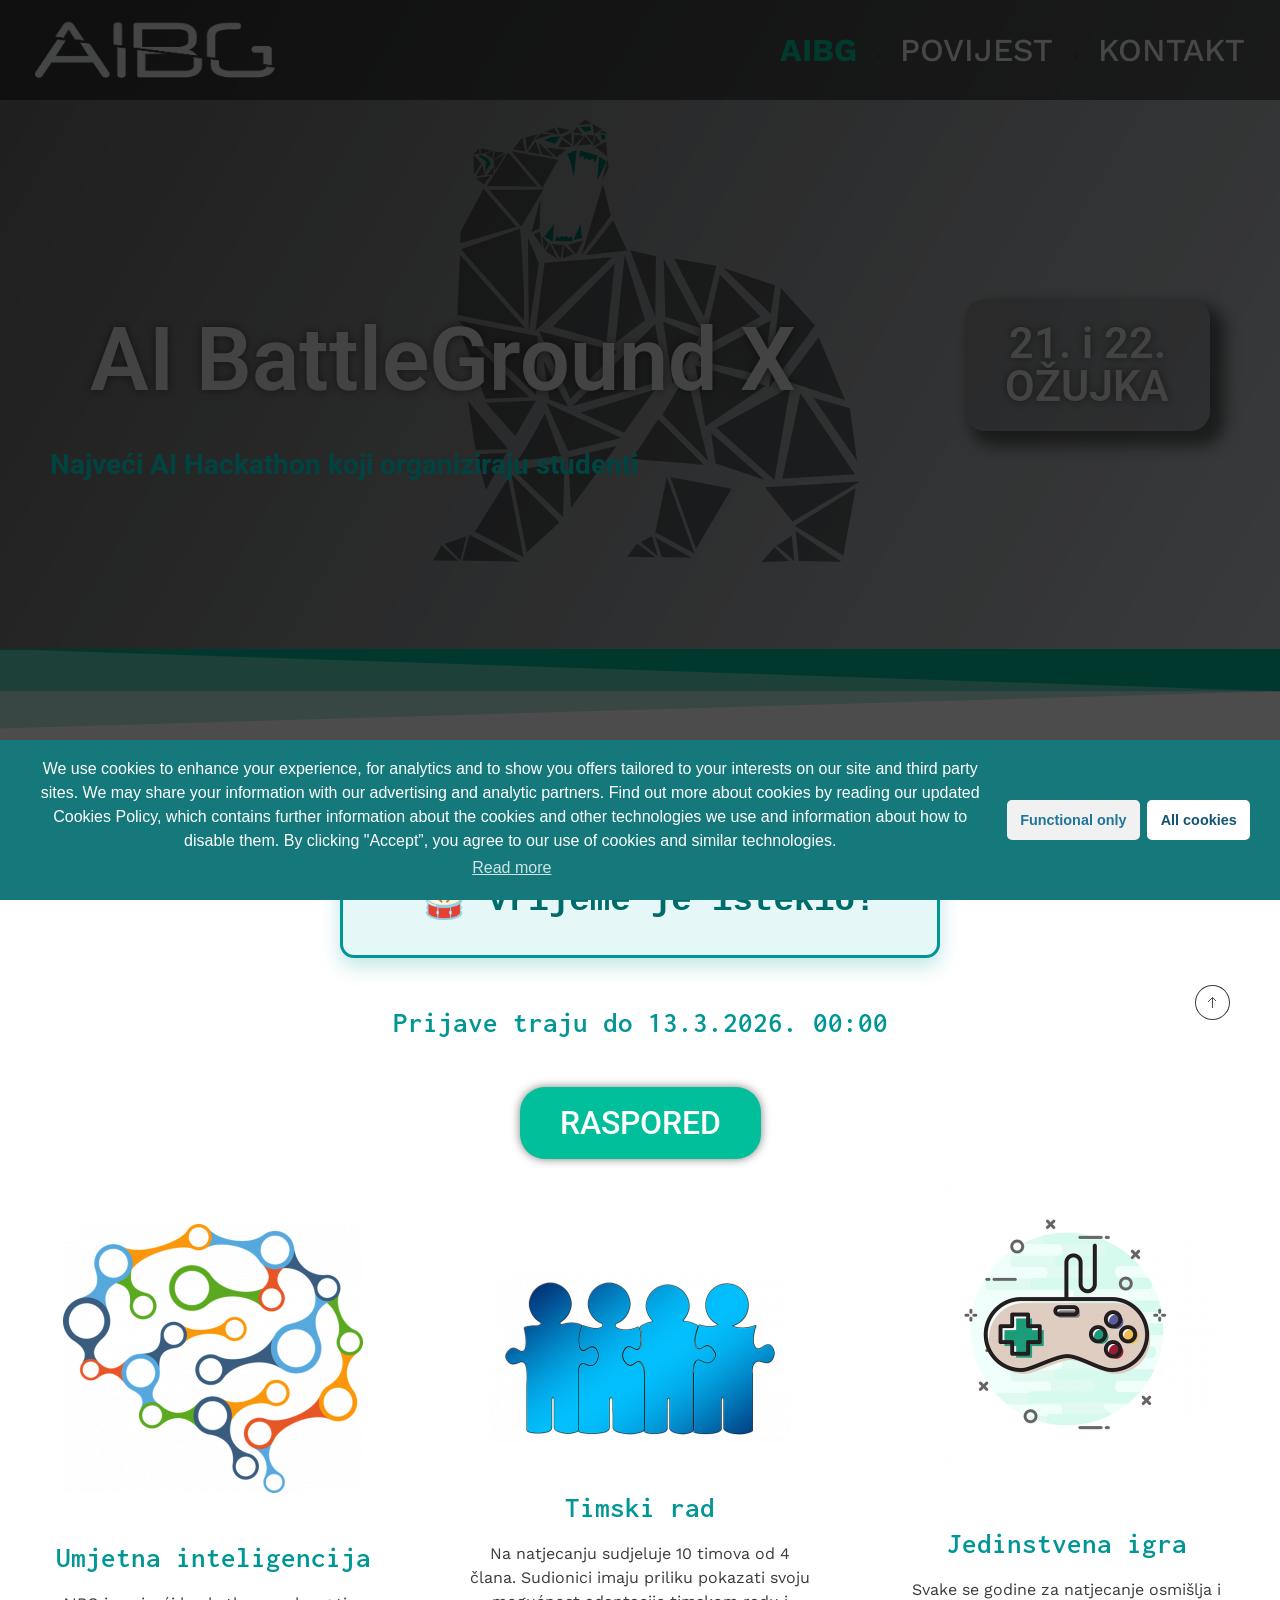
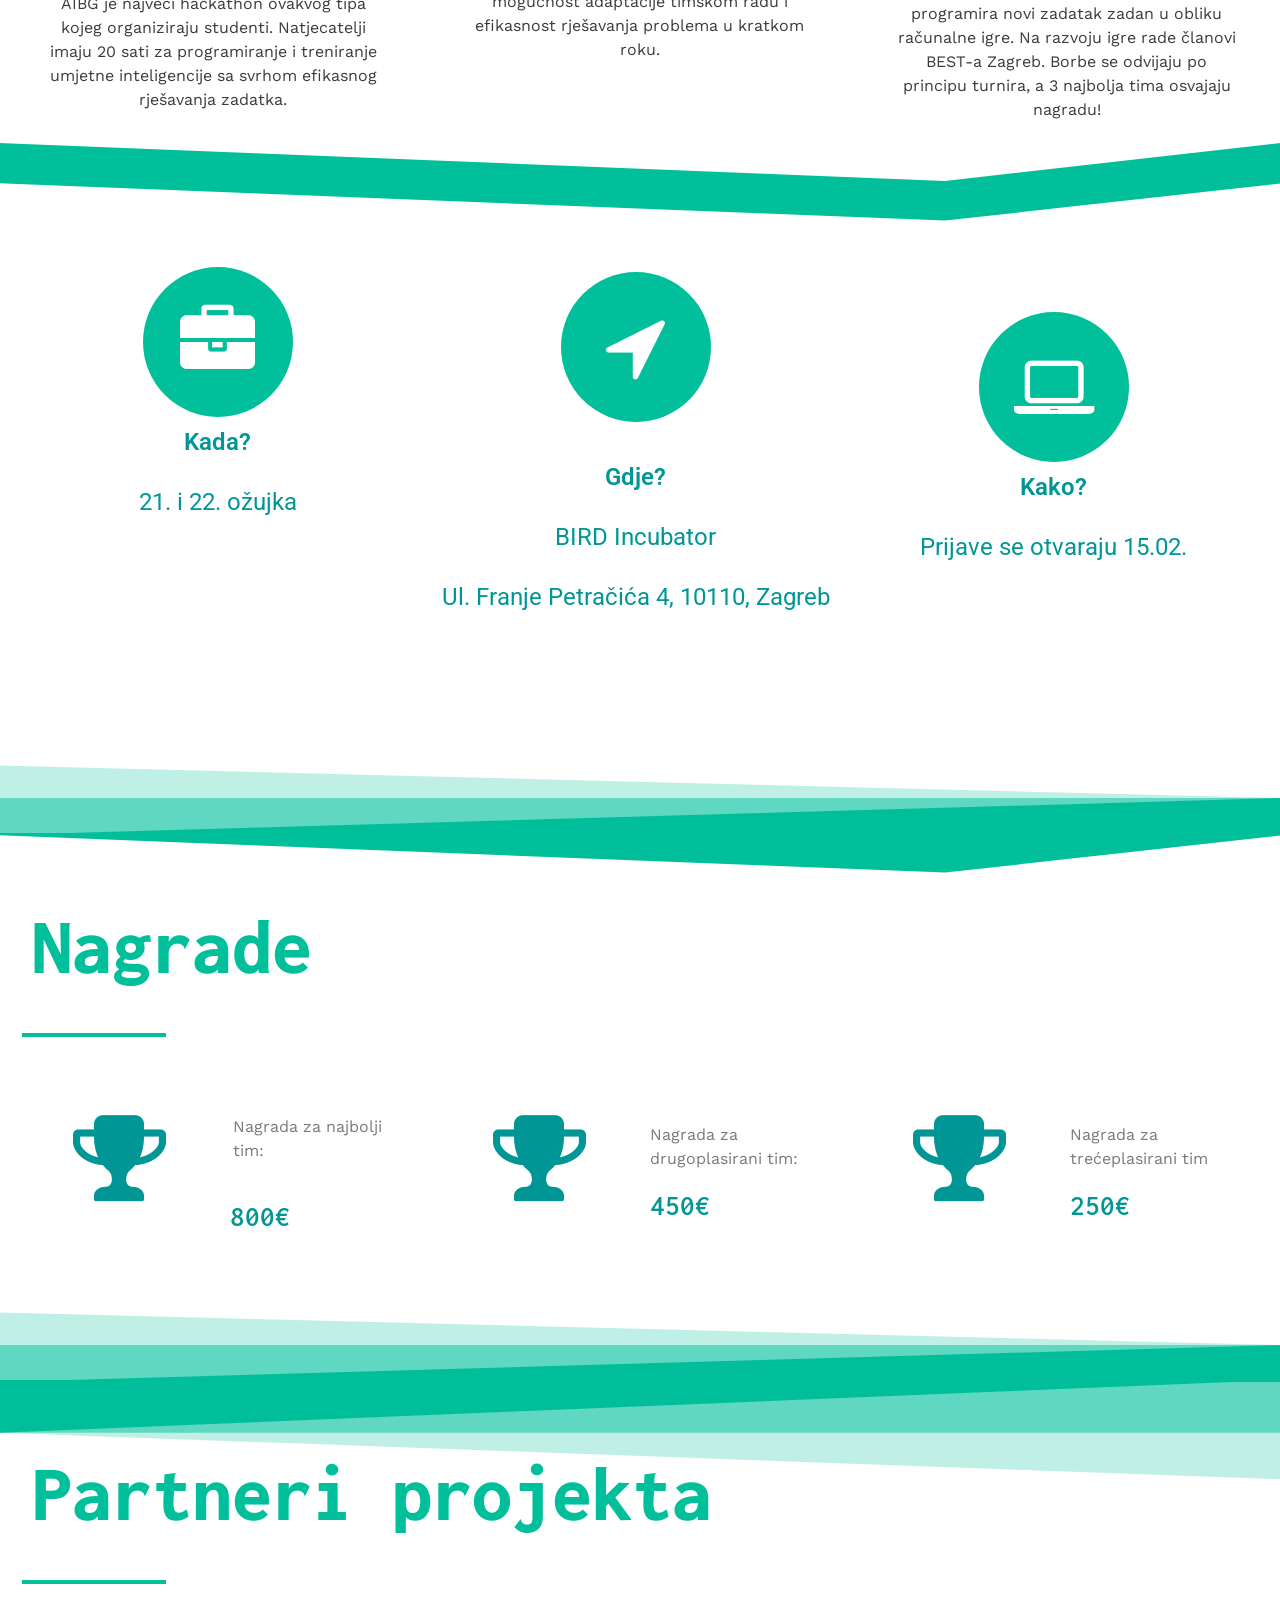
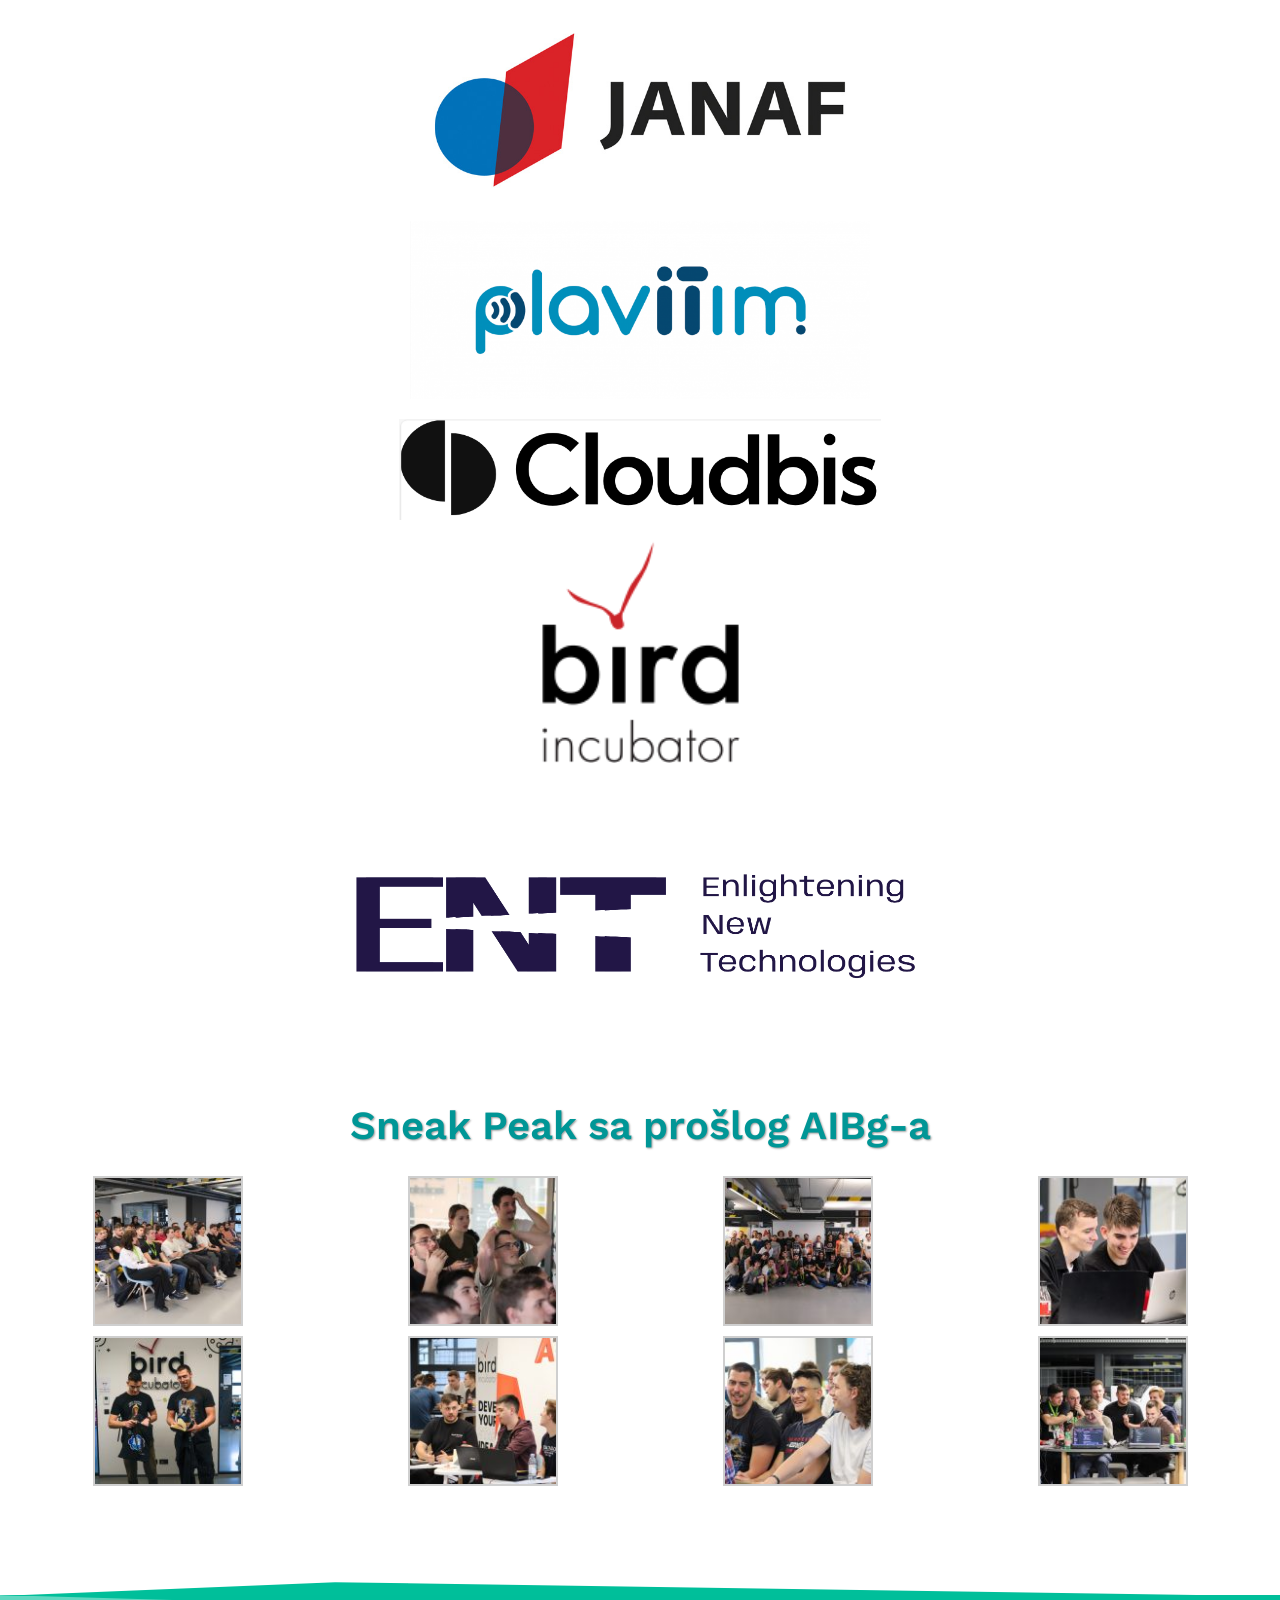
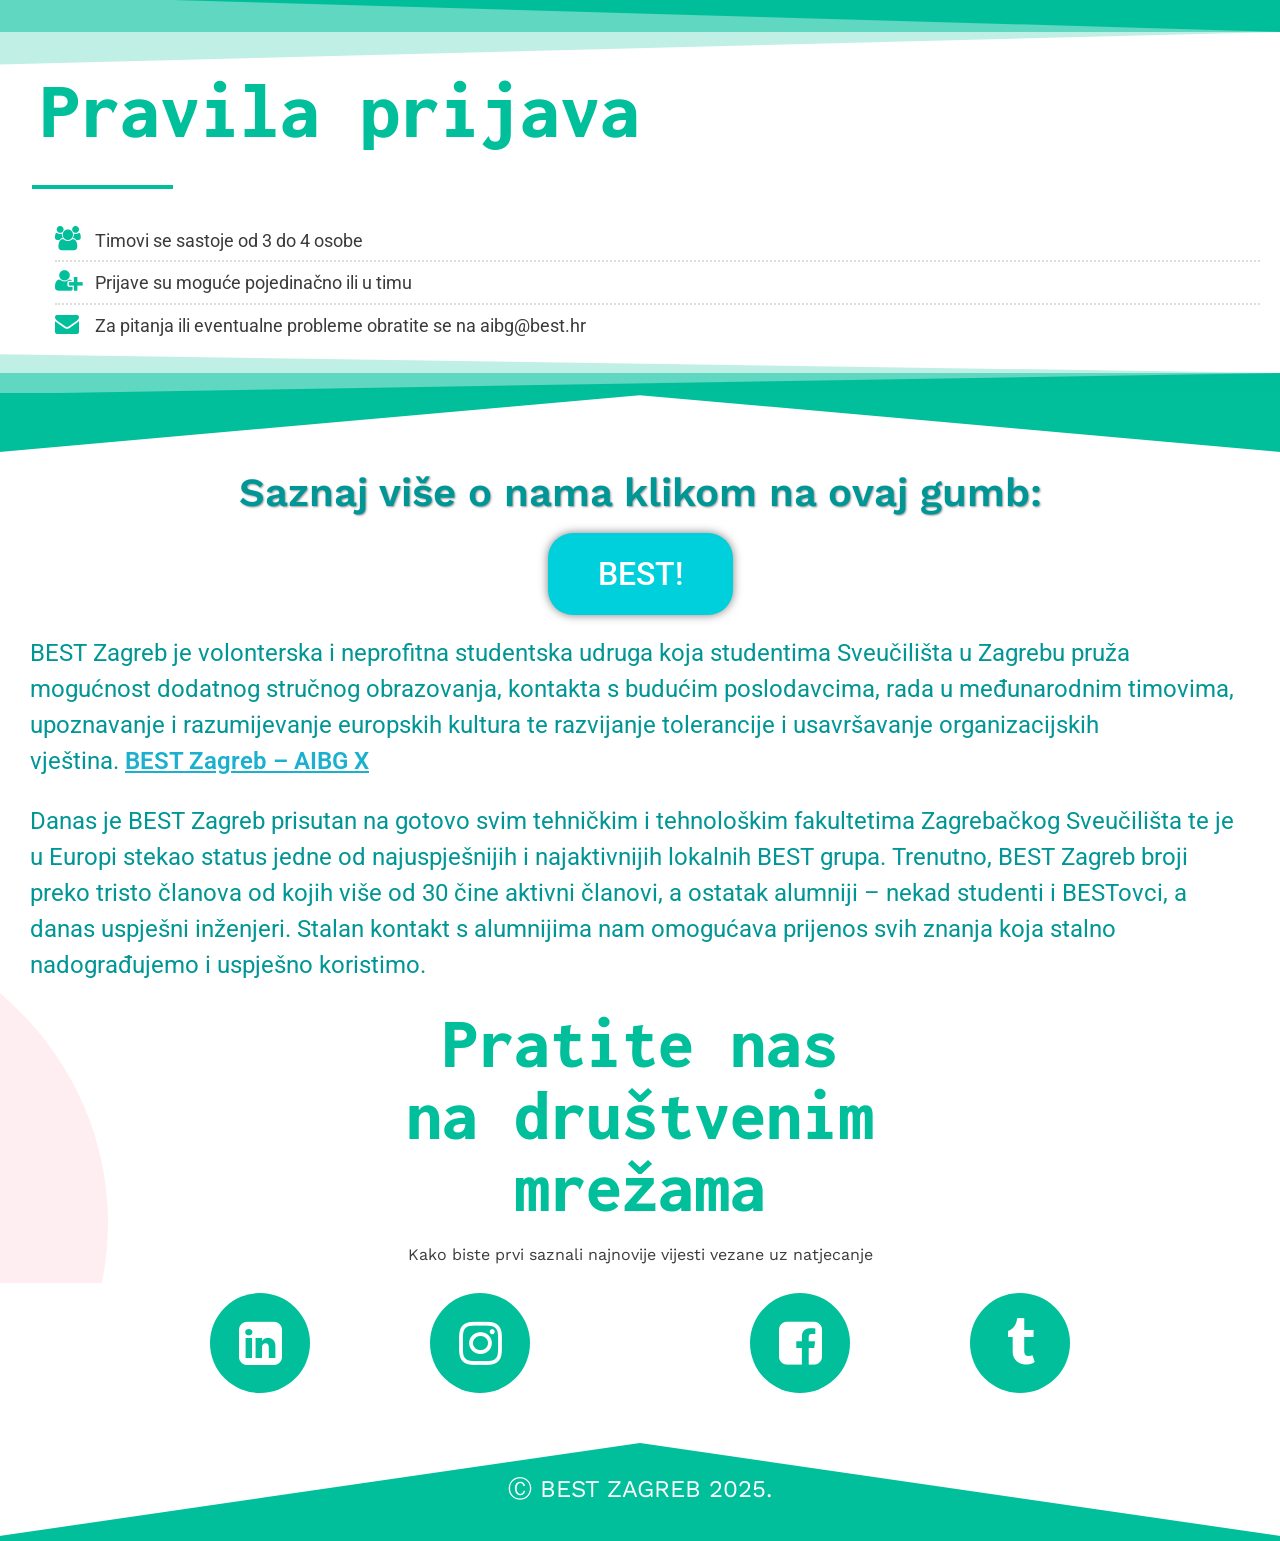
==== commit 48d7c2b3: "Make the archive self-contained for subpath hosting Relink the wp-emoji loader URL relative to each " ====
--- a/index.html
+++ b/index.html
@@ -14,7 +14,7 @@
 <link rel="alternate" type="application/rss+xml" title="AIBG &raquo; Feed" href="https://best.hr/aibg/feed/" />
 <link rel="alternate" type="application/rss+xml" title="AIBG &raquo; Comments Feed" href="https://best.hr/aibg/comments/feed/" />
 		<script type="text/javascript">
-			window._wpemojiSettings = {"baseUrl":"https:\/\/s.w.org\/images\/core\/emoji\/11\/72x72\/","ext":".png","svgUrl":"https:\/\/s.w.org\/images\/core\/emoji\/11\/svg\/","svgExt":".svg","source":{"concatemoji":"\/\/wp-includes\/js\/wp-emoji-release.min.js?ver=4.9.31"}};
+			window._wpemojiSettings = {"baseUrl":"https:\/\/s.w.org\/images\/core\/emoji\/11\/72x72\/","ext":".png","svgUrl":"https:\/\/s.w.org\/images\/core\/emoji\/11\/svg\/","svgExt":".svg","source":{"concatemoji":"wp-includes\/js\/wp-emoji-release.min.js"}};
 			!function(e,a,t){var n,r,o,i=a.createElement("canvas"),p=i.getContext&&i.getContext("2d");function s(e,t){var a=String.fromCharCode;p.clearRect(0,0,i.width,i.height),p.fillText(a.apply(this,e),0,0);e=i.toDataURL();return p.clearRect(0,0,i.width,i.height),p.fillText(a.apply(this,t),0,0),e===i.toDataURL()}function c(e){var t=a.createElement("script");t.src=e,t.defer=t.type="text/javascript",a.getElementsByTagName("head")[0].appendChild(t)}for(o=Array("flag","emoji"),t.supports={everything:!0,everythingExceptFlag:!0},r=0;r<o.length;r++)t.supports[o[r]]=function(e){if(!p||!p.fillText)return!1;switch(p.textBaseline="top",p.font="600 32px Arial",e){case"flag":return s([55356,56826,55356,56819],[55356,56826,8203,55356,56819])?!1:!s([55356,57332,56128,56423,56128,56418,56128,56421,56128,56430,56128,56423,56128,56447],[55356,57332,8203,56128,56423,8203,56128,56418,8203,56128,56421,8203,56128,56430,8203,56128,56423,8203,56128,56447]);case"emoji":return!s([55358,56760,9792,65039],[55358,56760,8203,9792,65039])}return!1}(o[r]),t.supports.everything=t.supports.everything&&t.supports[o[r]],"flag"!==o[r]&&(t.supports.everythingExceptFlag=t.supports.everythingExceptFlag&&t.supports[o[r]]);t.supports.everythingExceptFlag=t.supports.everythingExceptFlag&&!t.supports.flag,t.DOMReady=!1,t.readyCallback=function(){t.DOMReady=!0},t.supports.everything||(n=function(){t.readyCallback()},a.addEventListener?(a.addEventListener("DOMContentLoaded",n,!1),e.addEventListener("load",n,!1)):(e.attachEvent("onload",n),a.attachEvent("onreadystatechange",function(){"complete"===a.readyState&&t.readyCallback()})),(n=t.source||{}).concatemoji?c(n.concatemoji):n.wpemoji&&n.twemoji&&(c(n.twemoji),c(n.wpemoji)))}(window,document,window._wpemojiSettings);
 		</script>
 		<style type="text/css">
@@ -84,7 +84,7 @@
 		<link rel="icon" href="wp-content/uploads/2020/10/cropped-bear2-32x32.png" sizes="32x32" />
 <link rel="icon" href="wp-content/uploads/2020/10/cropped-bear2-192x192.png" sizes="192x192" />
 <link rel="apple-touch-icon-precomposed" href="wp-content/uploads/2020/10/cropped-bear2-180x180.png" />
-<meta name="msapplication-TileImage" content="https://best.hr/aibg/wp-content/uploads/2020/10/cropped-bear2-270x270.png" />
+<meta name="msapplication-TileImage" content="wp-content/uploads/2020/10/cropped-bear2-270x270.png" />
 		<style type="text/css" id="wp-custom-css">
 			.current_page_item .aux-menu-label, .aux-open .current_page_item .aux-menu-label{
 	color: #00bf9a;
